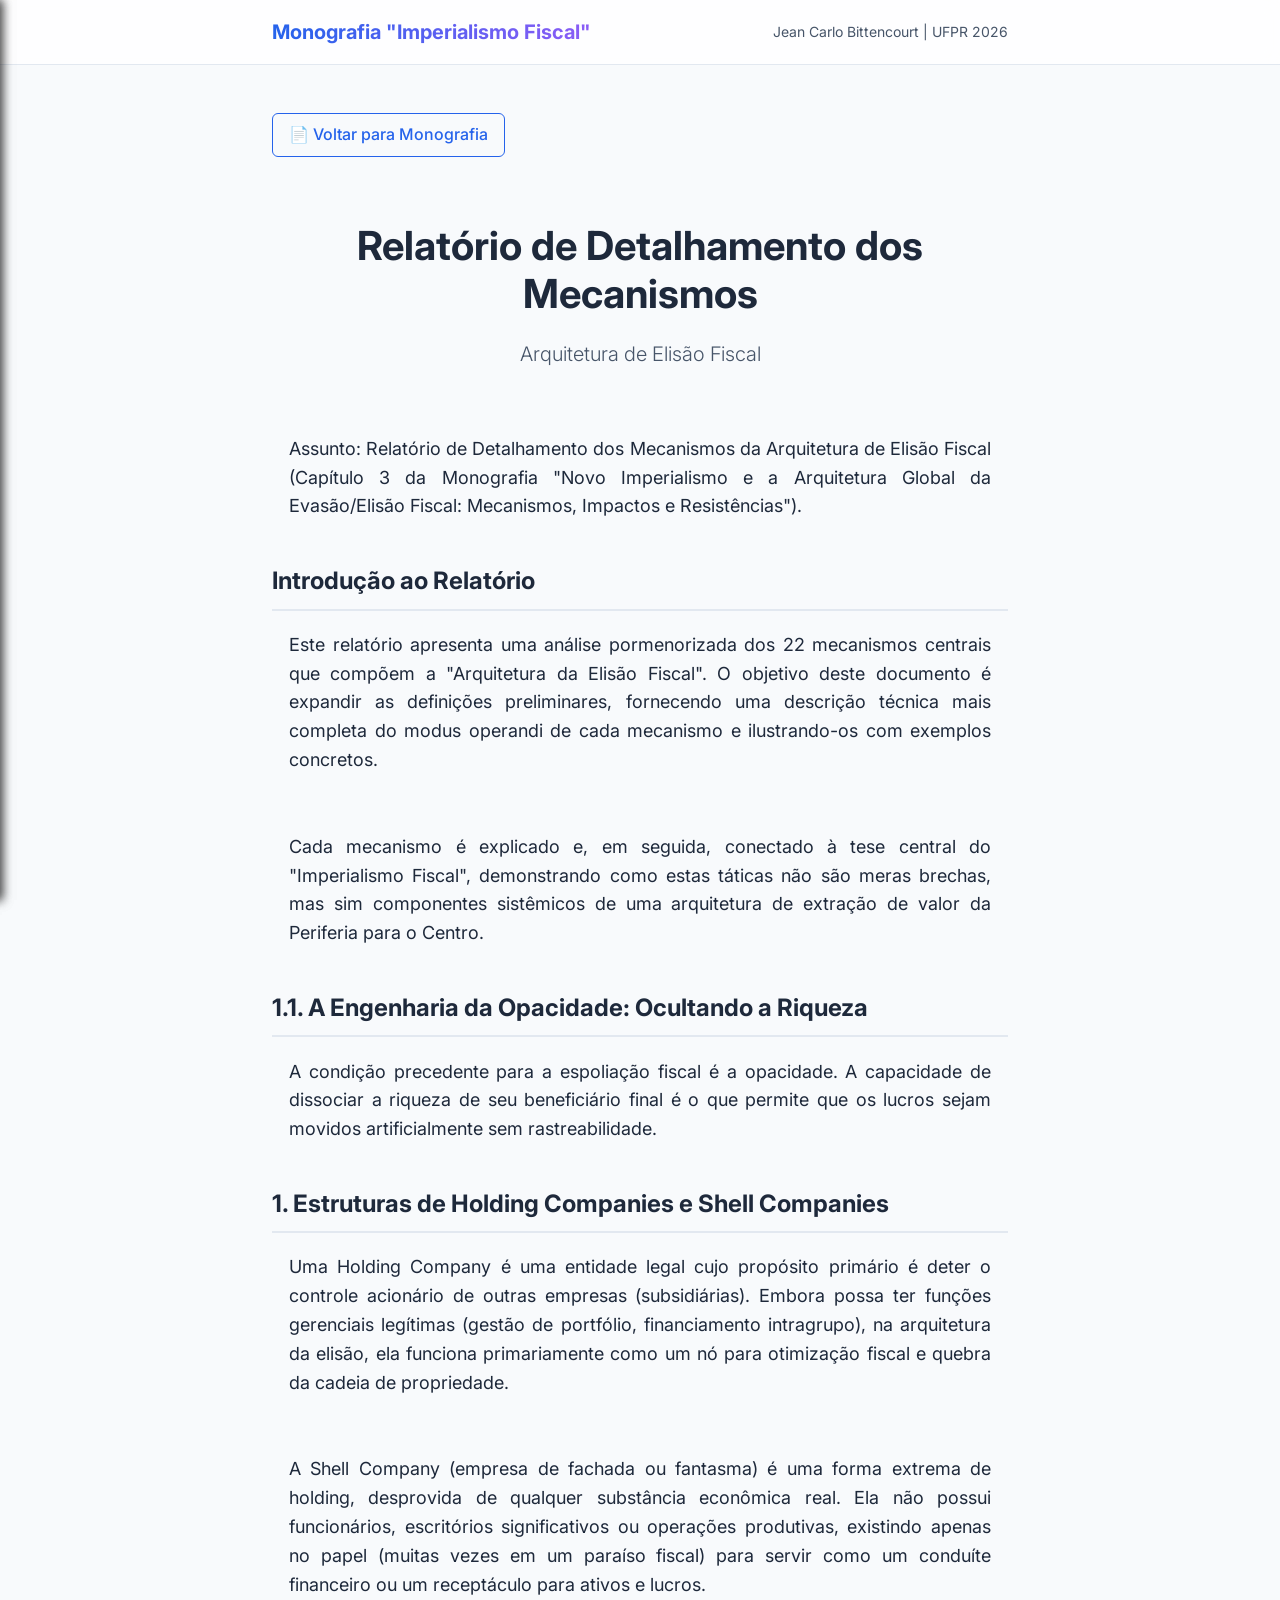
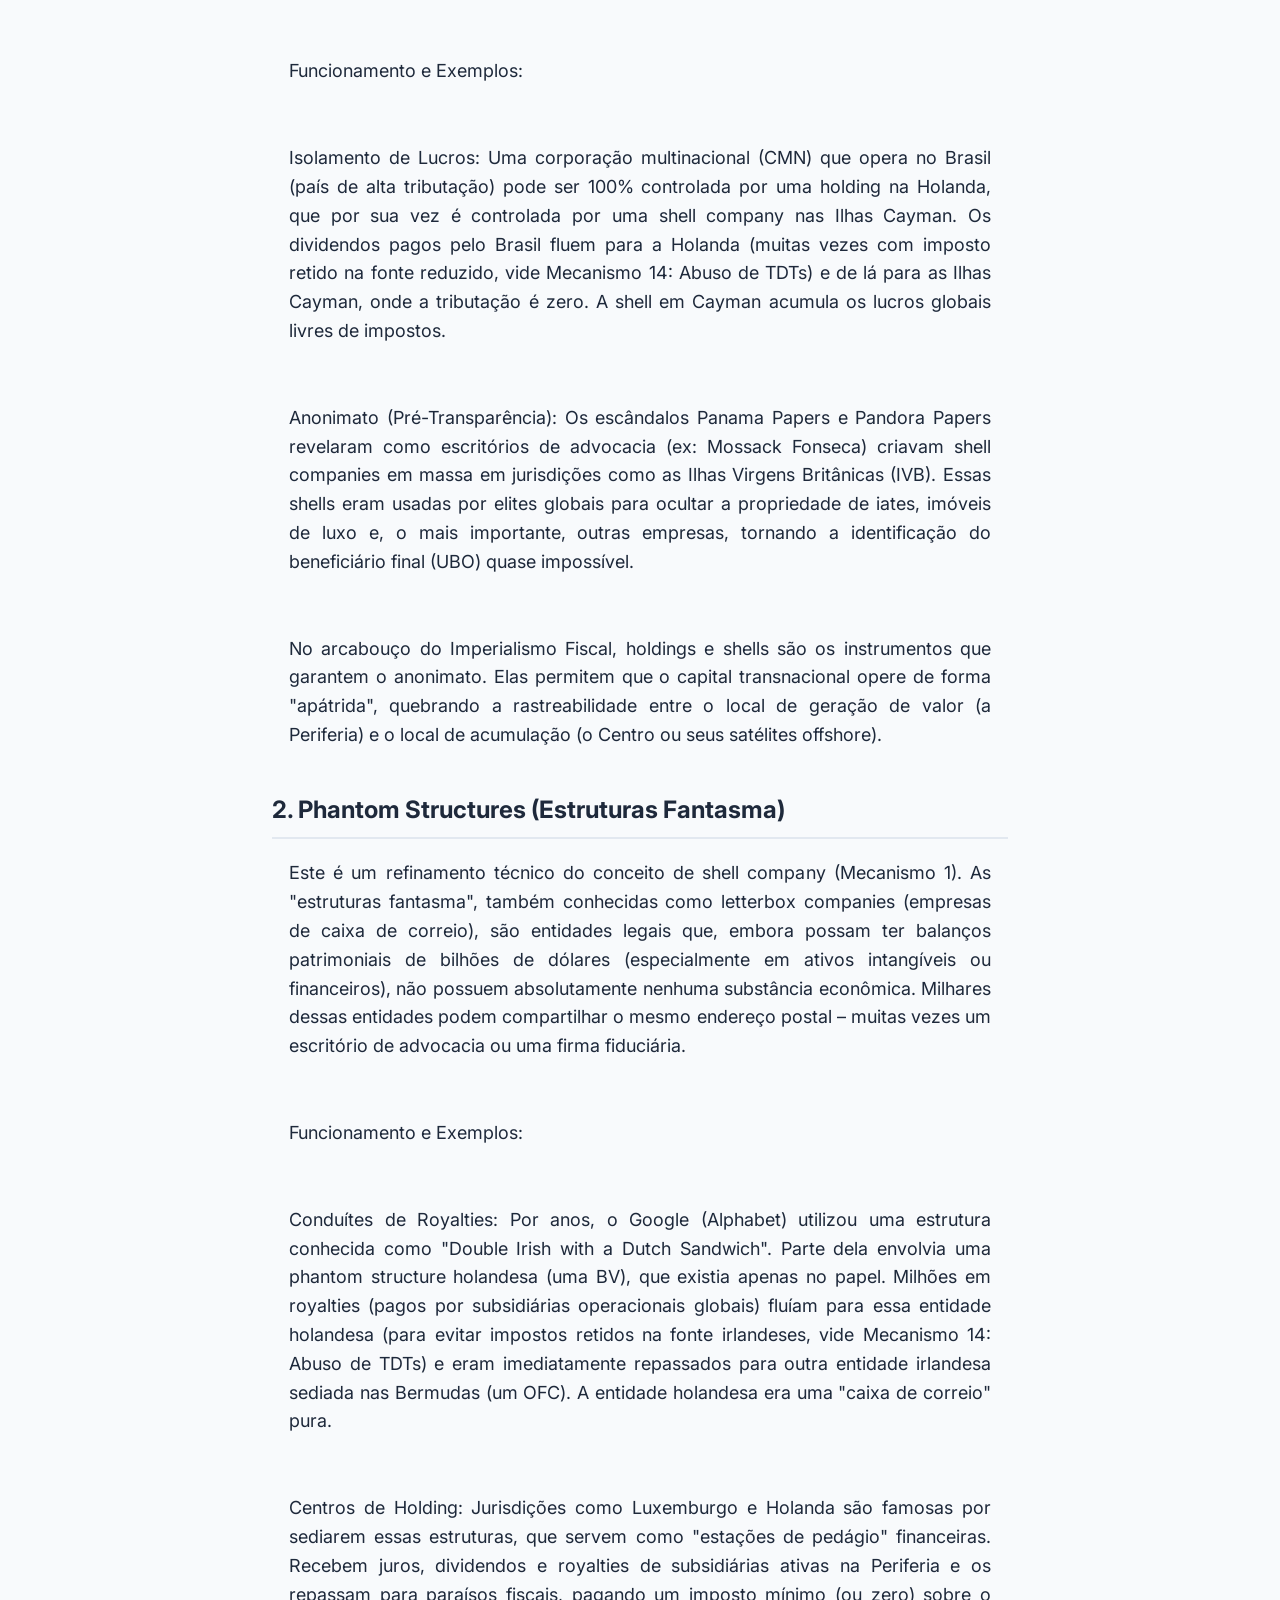
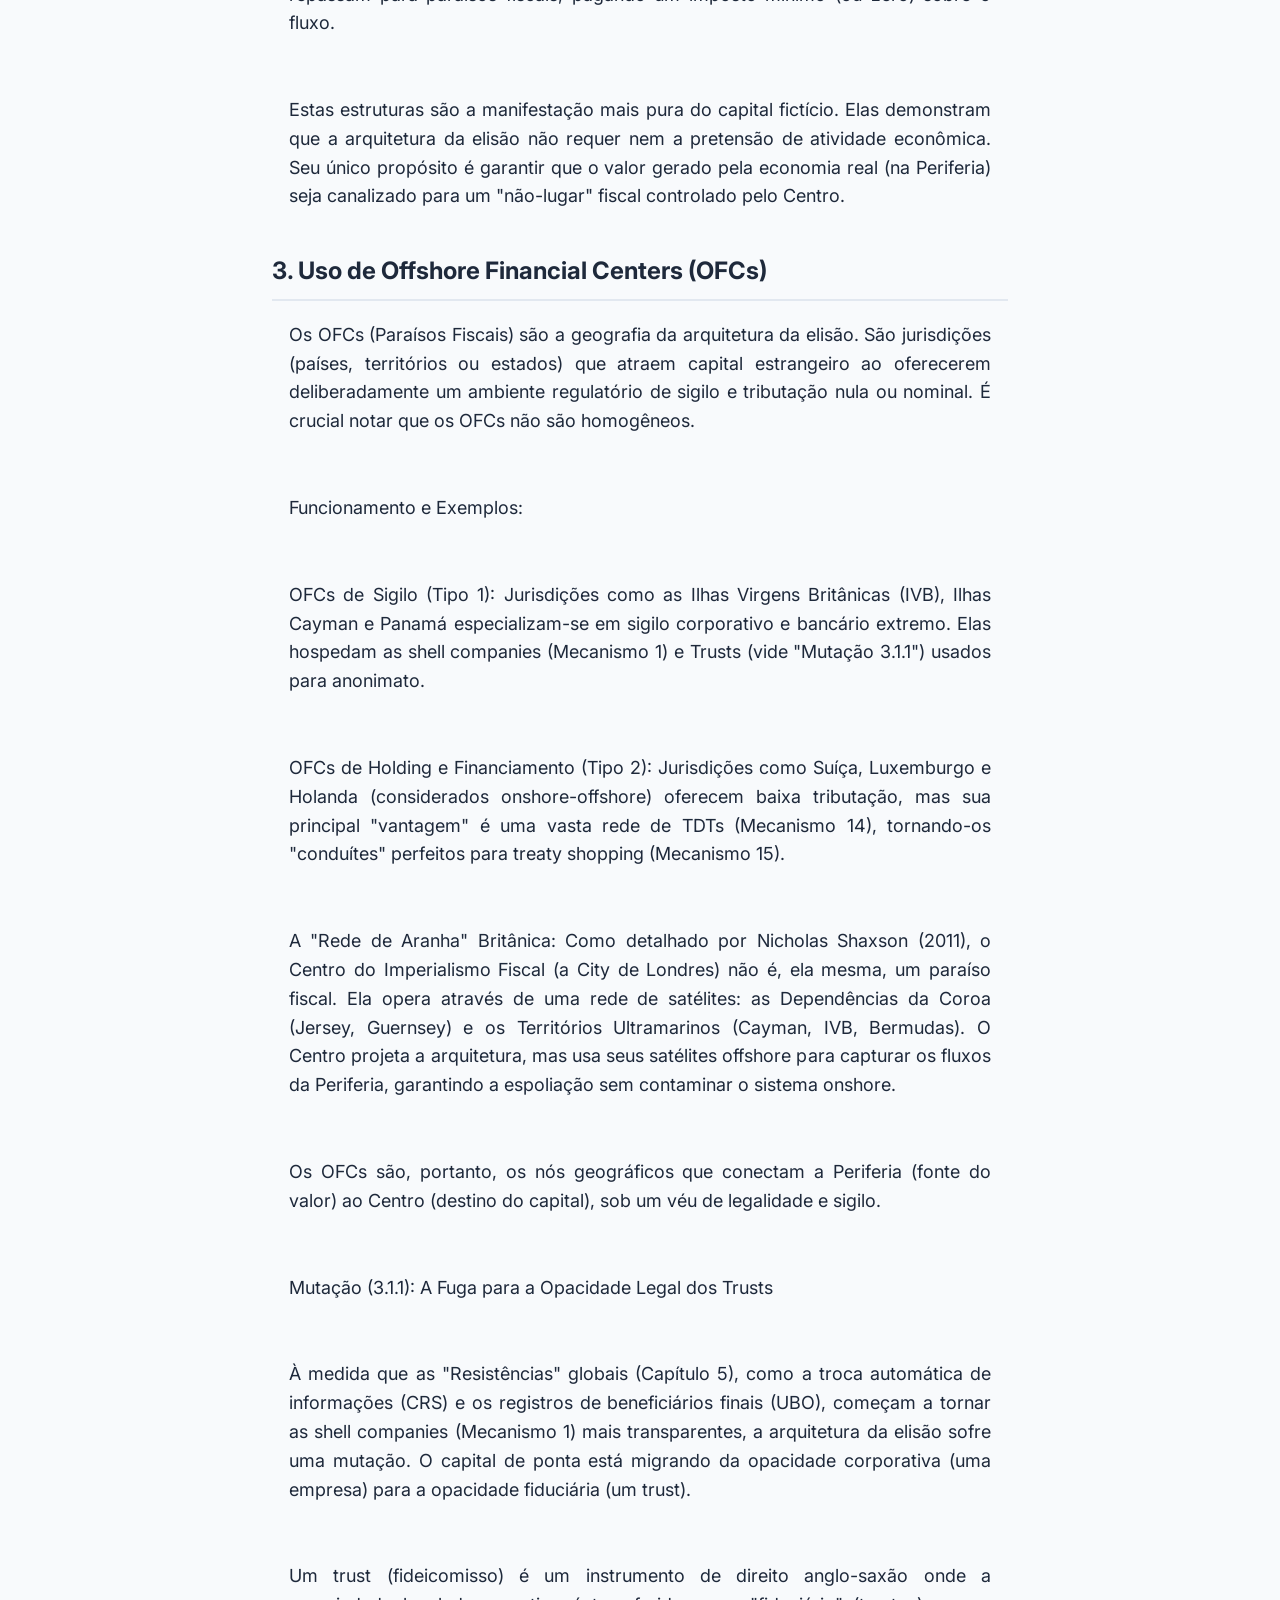
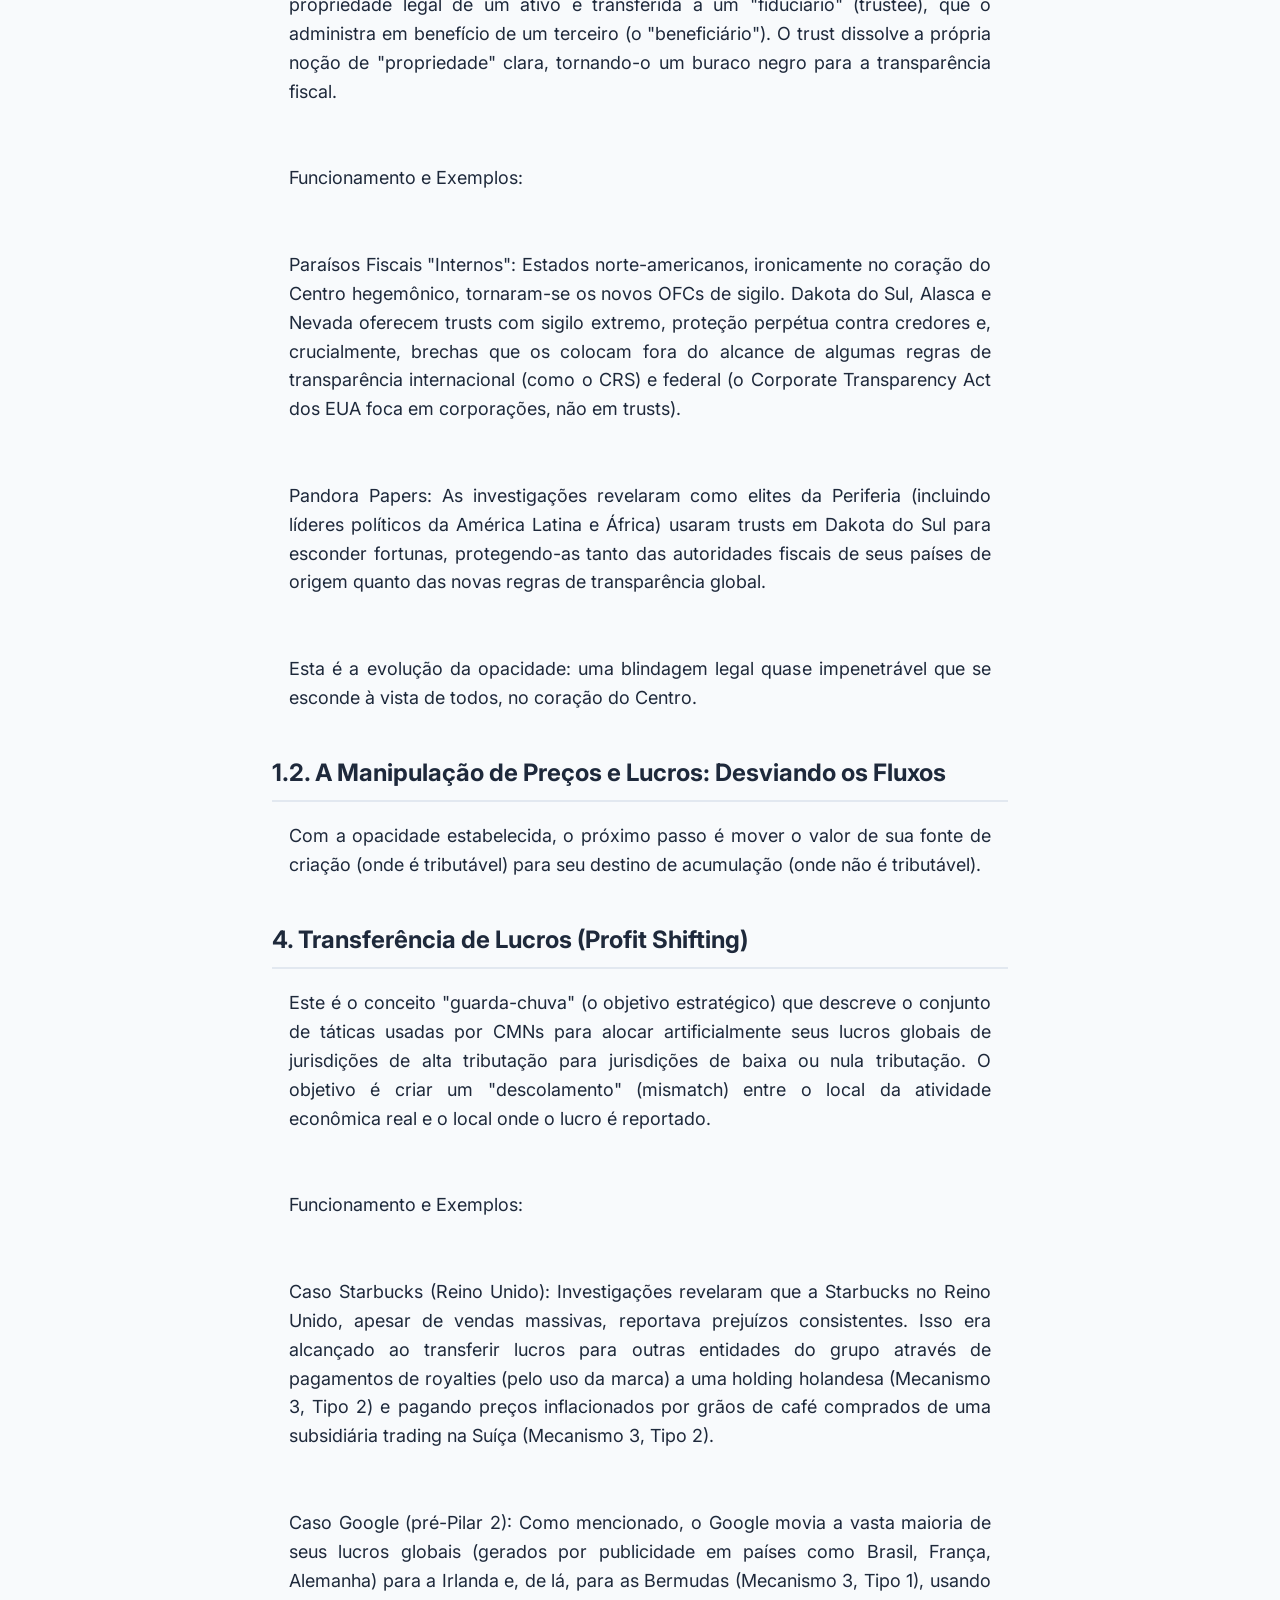
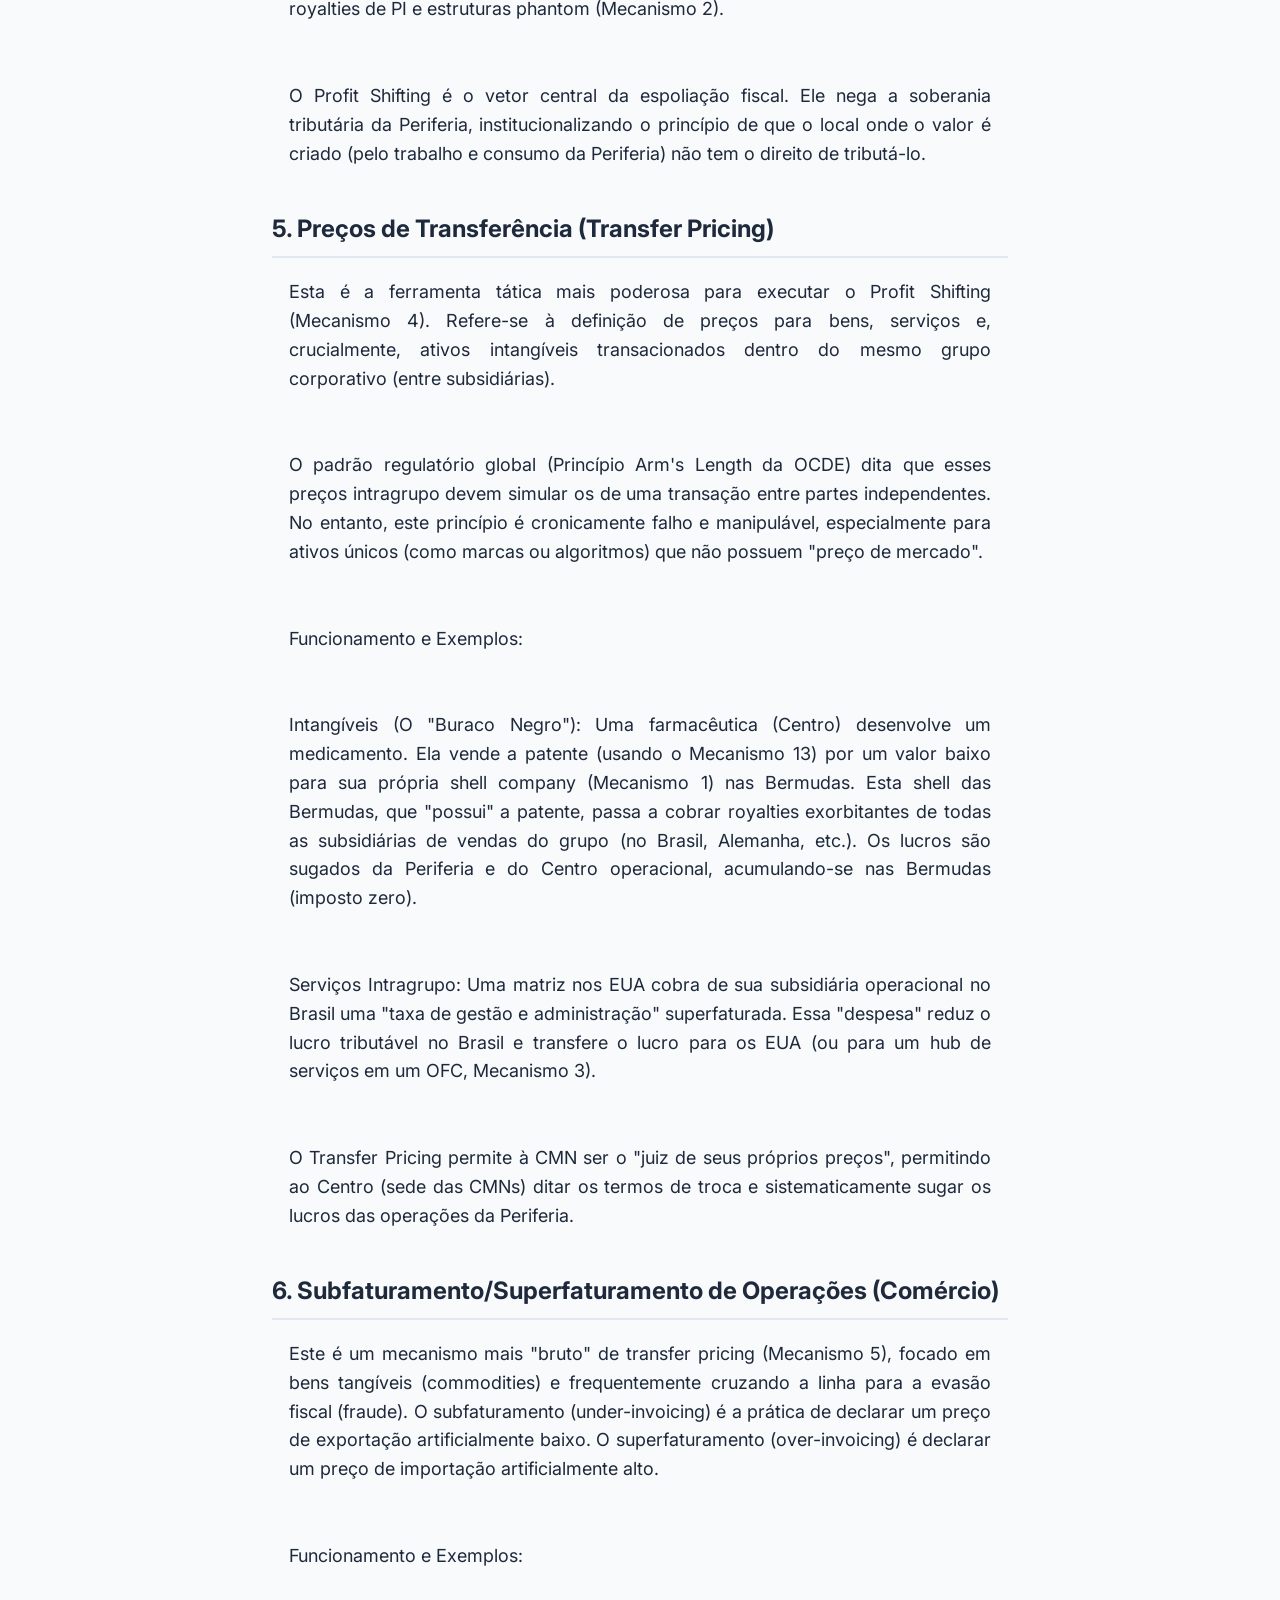
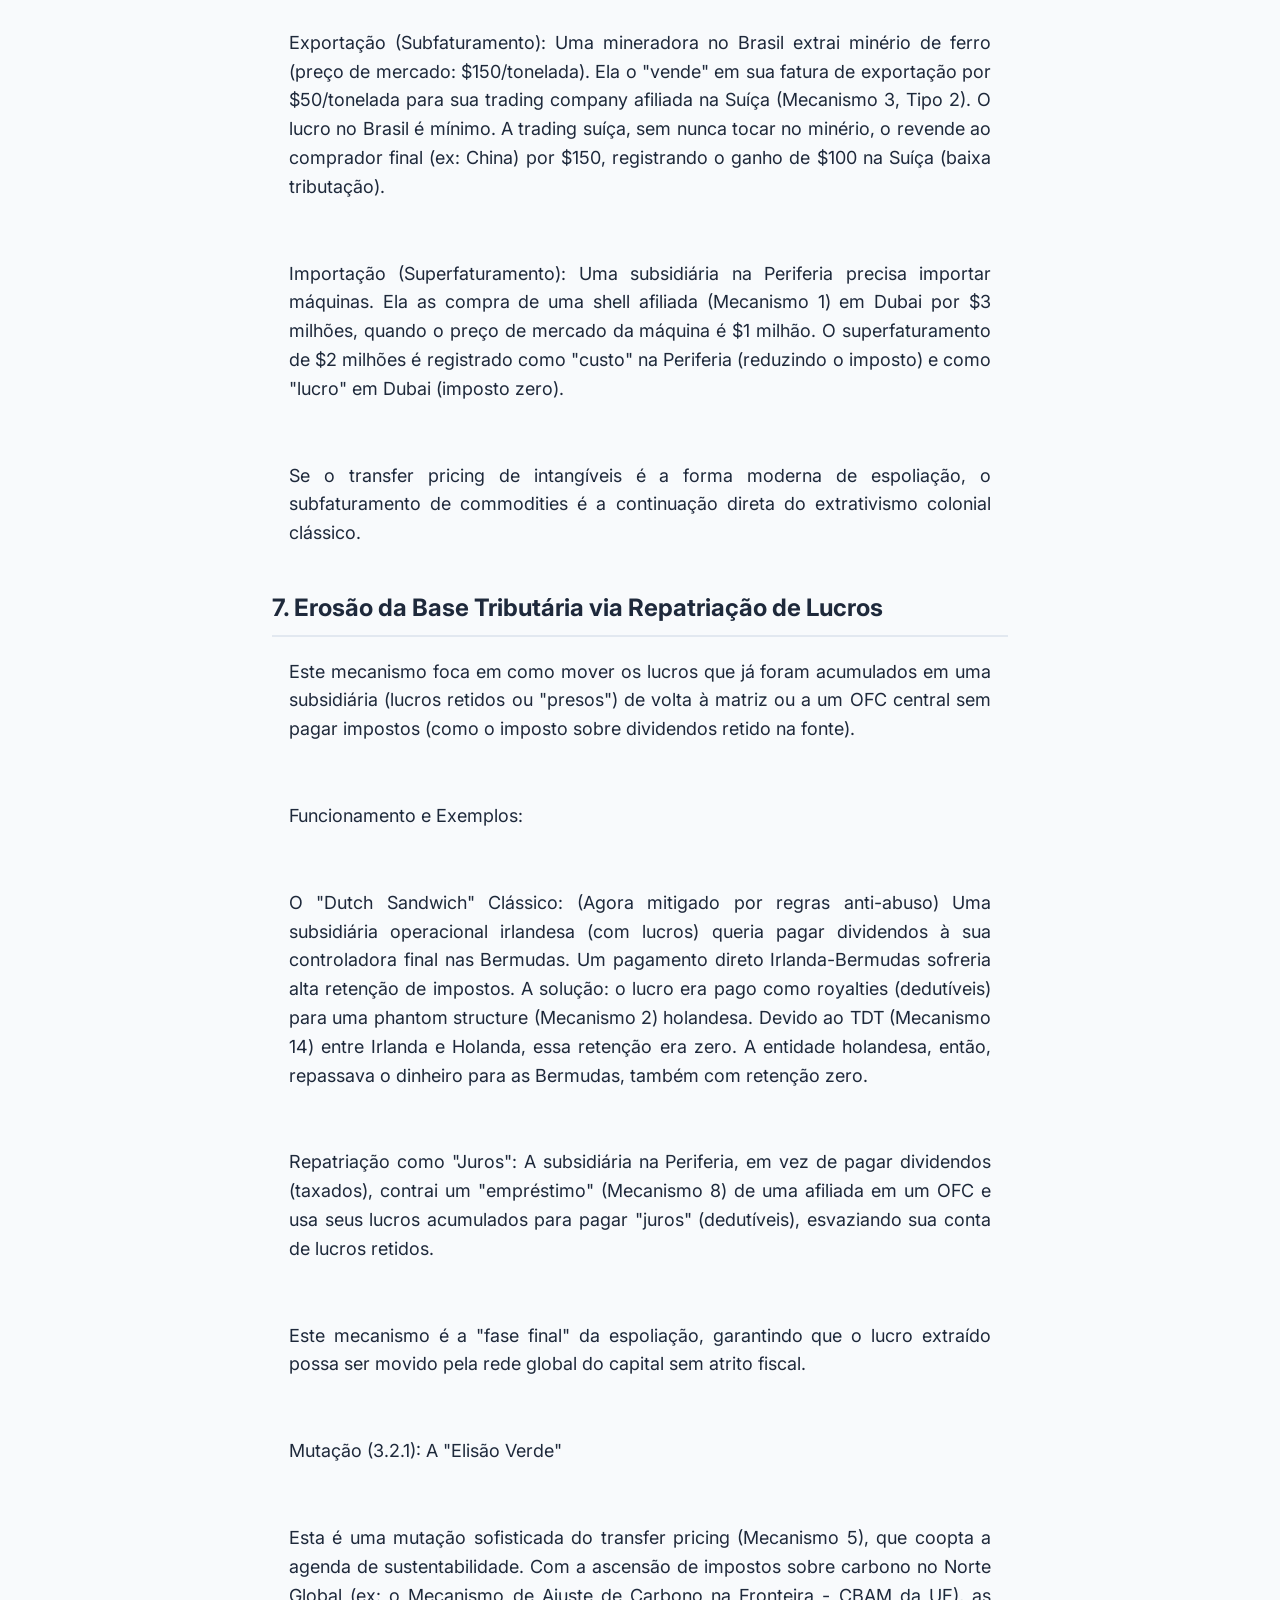
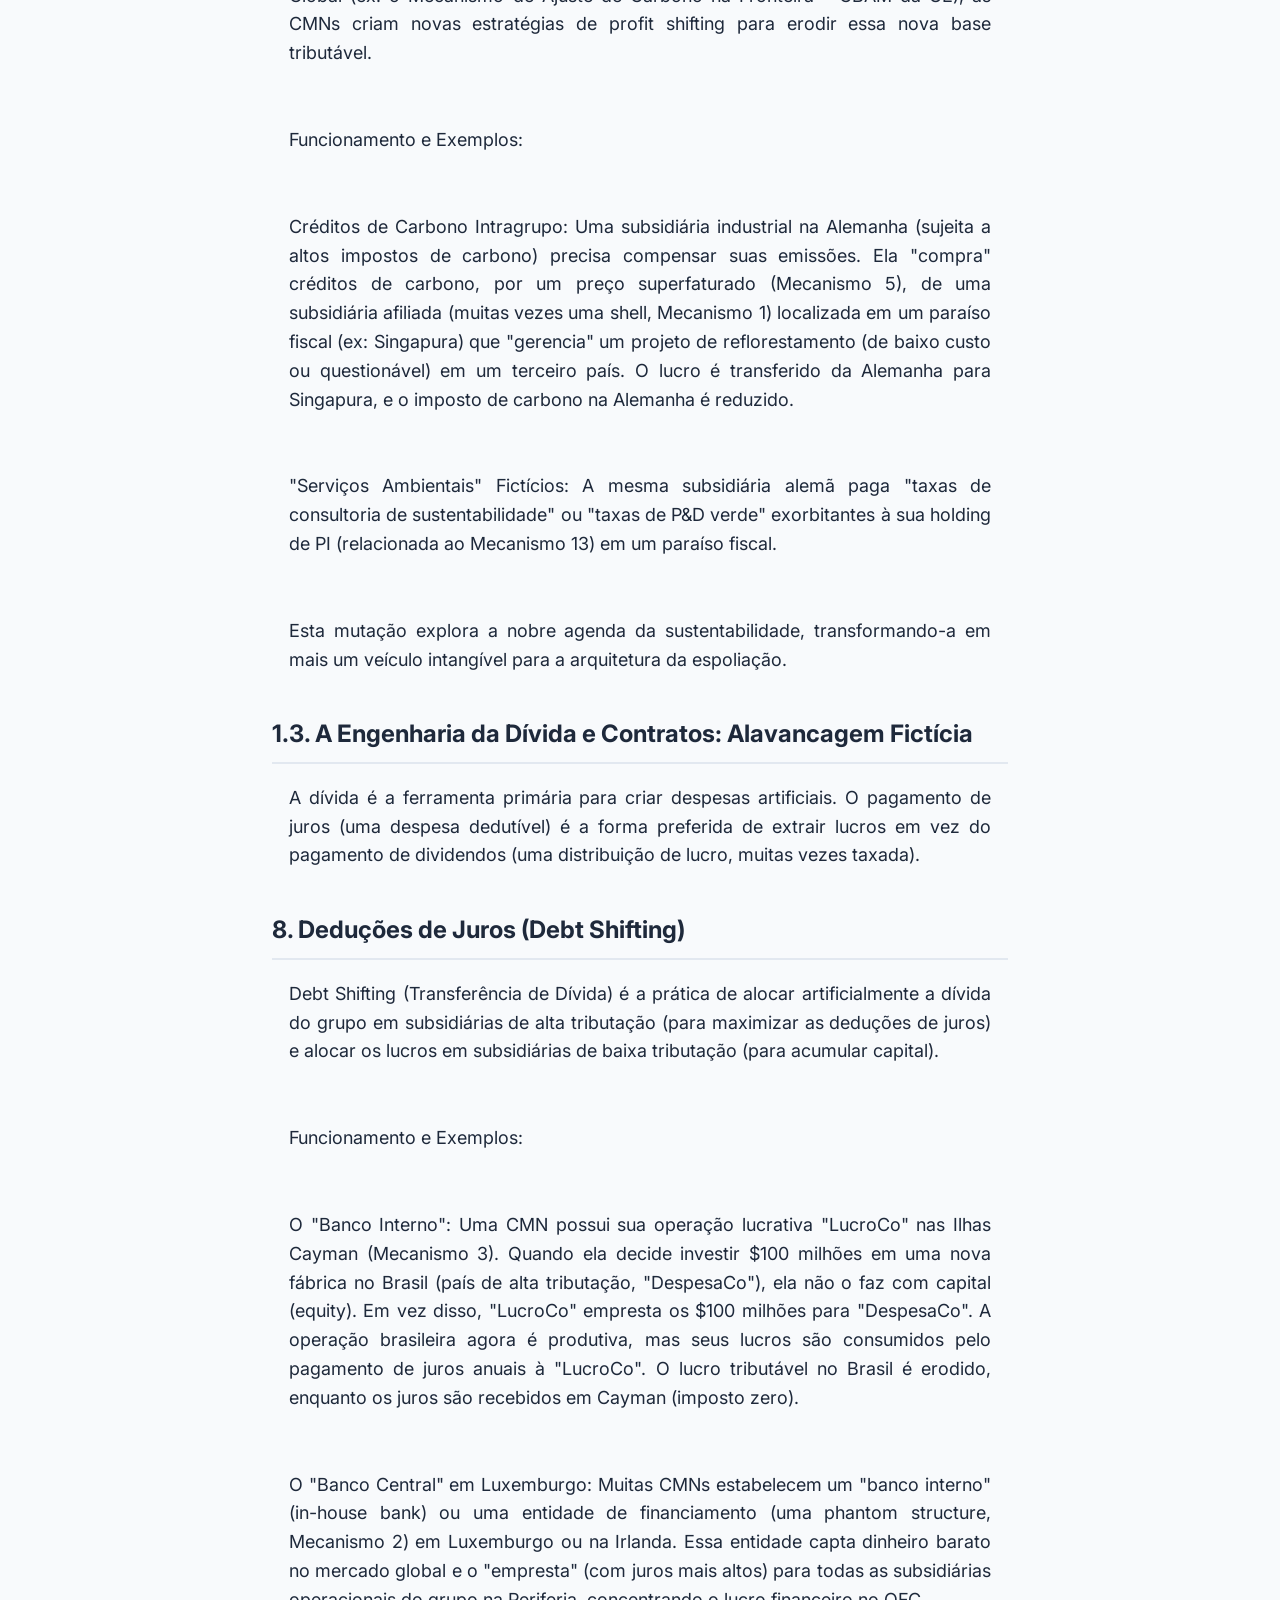
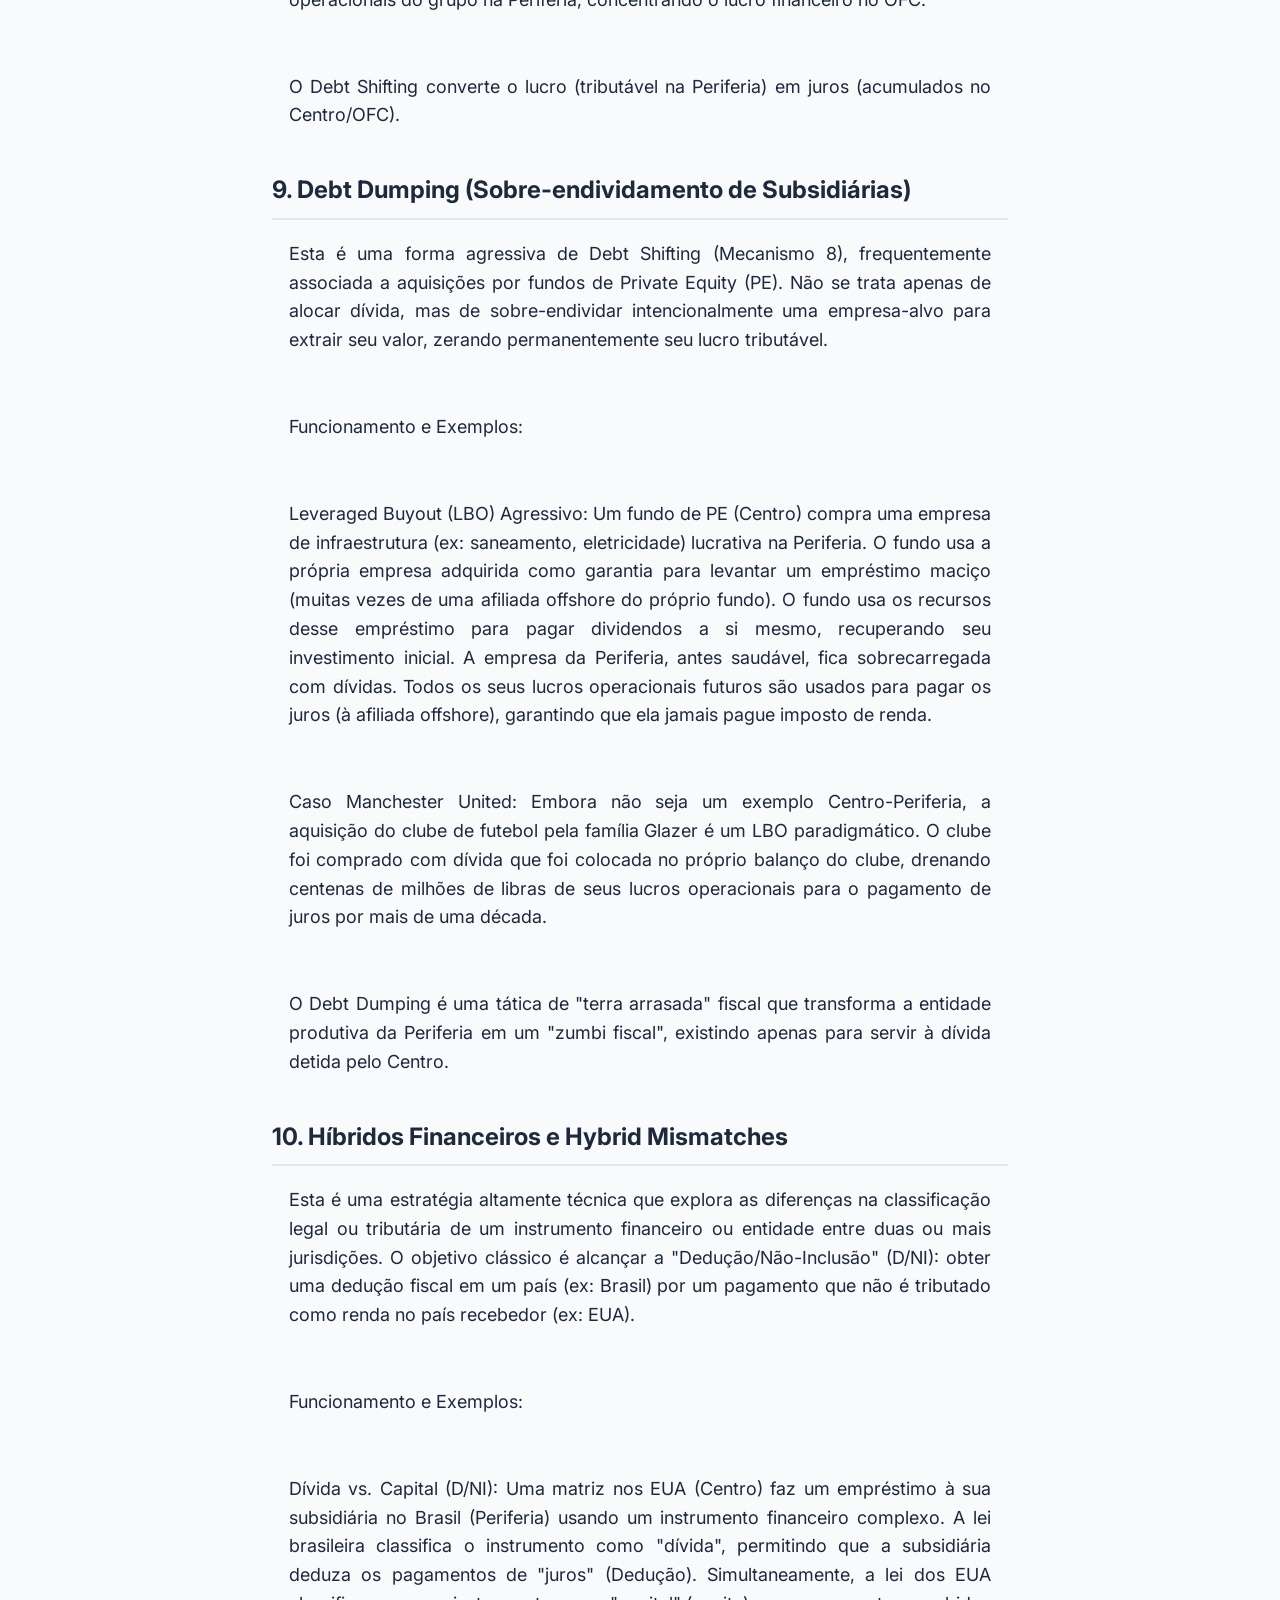
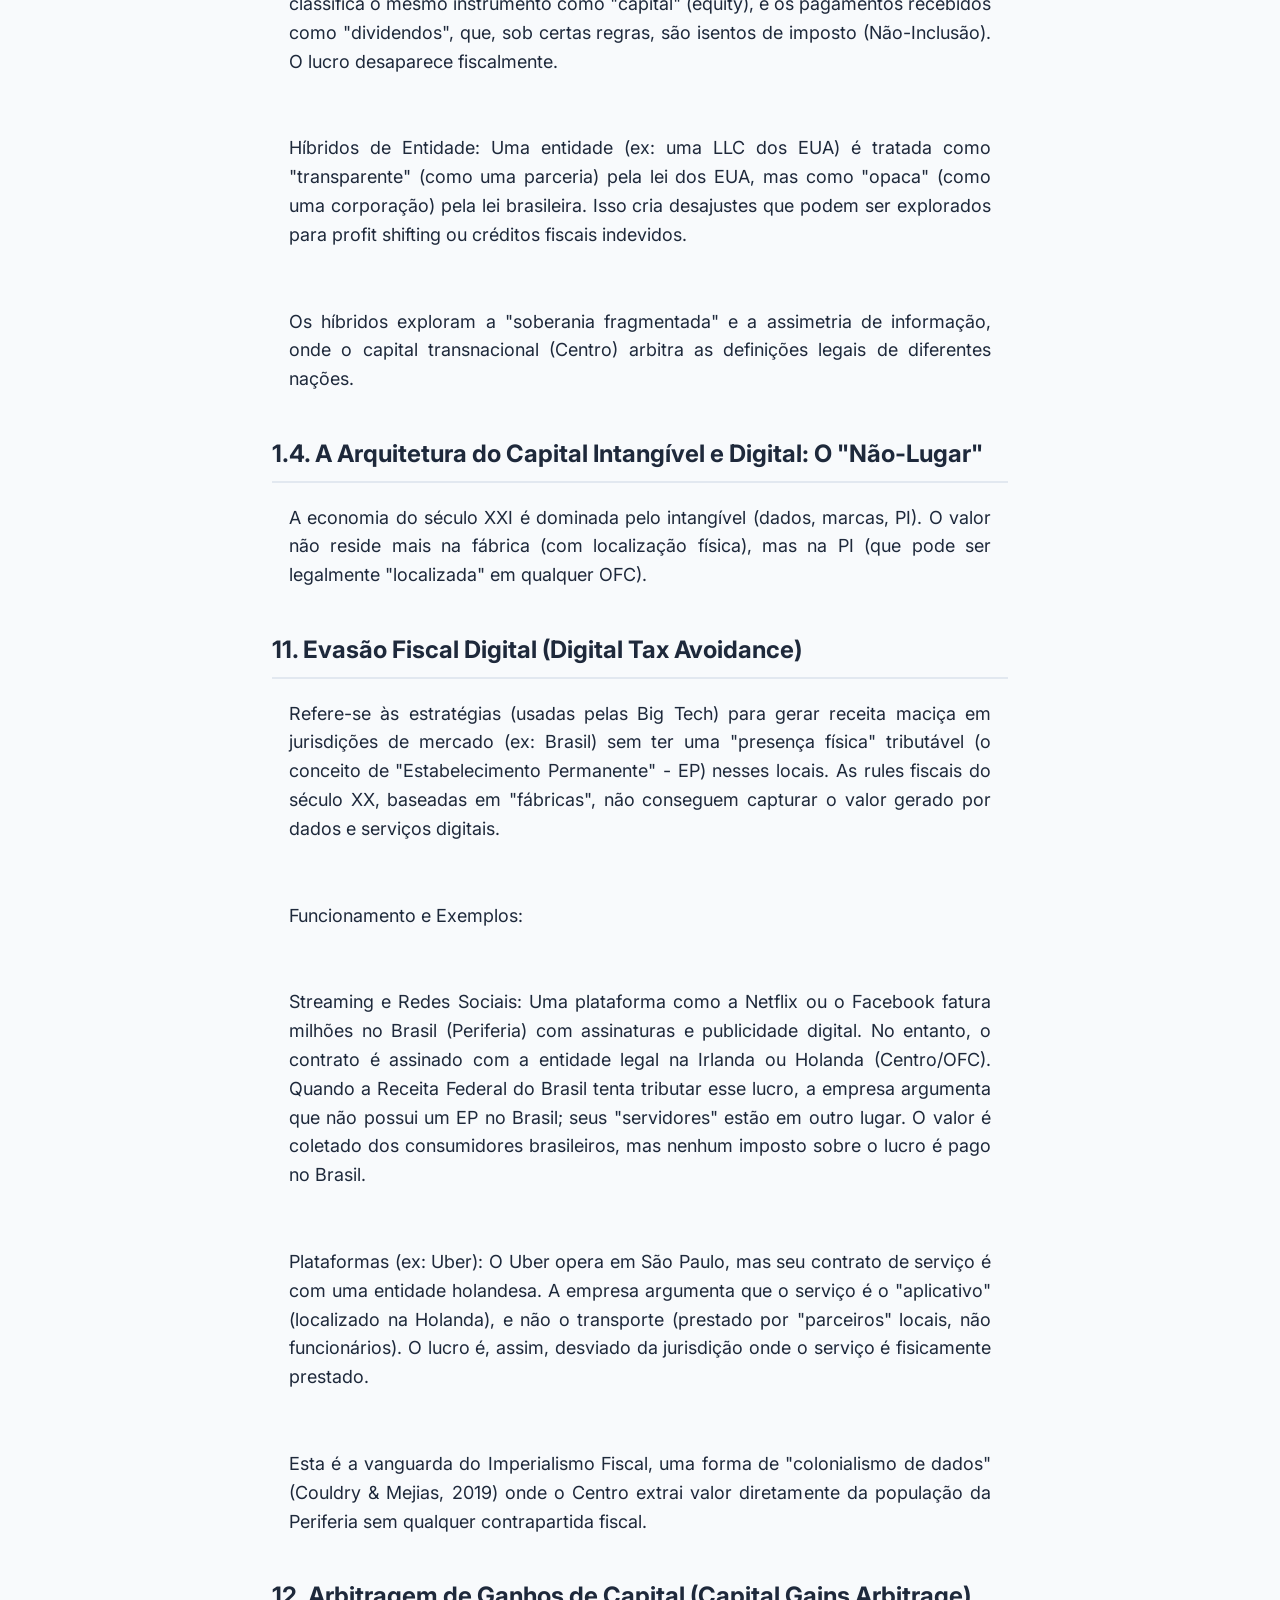
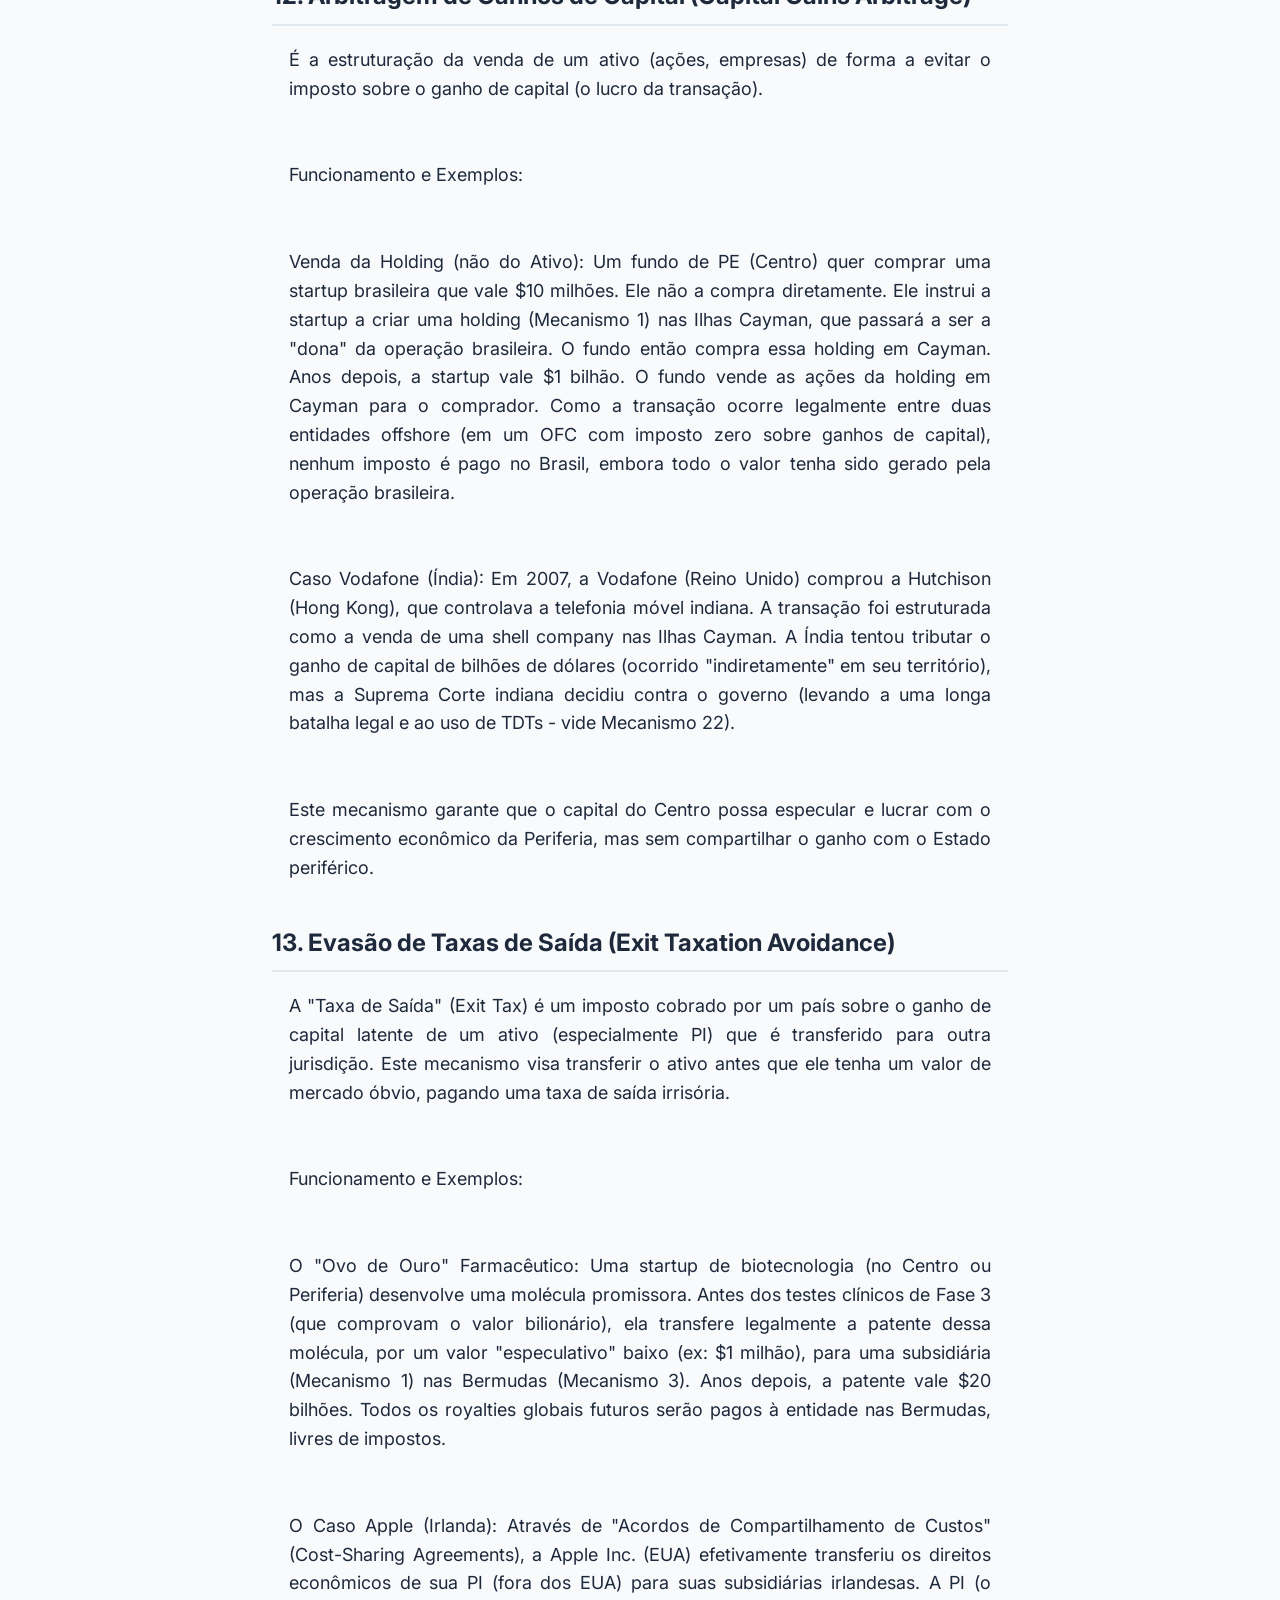
==== relatorio.html @ d1b2c388 "Add files via upload" ====
<!DOCTYPE html>
<html lang="pt-BR">
<head>
    <meta charset="UTF-8">
    <meta name="viewport" content="width=device-width, initial-scale=1.0">
    <title>Relatório de Detalhamento dos Mecanismos</title>
    <link rel="icon" href="favicon.svg" type="image/svg+xml">
    <link rel="stylesheet" href="style.css">
</head>
<body data-isreport="true">
    <div class="app-container">
        <nav class="navbar">
            <div class="nav-content">
                <h1>Monografia "Imperialismo Fiscal"</h1>
                <p>Jean Carlo Bittencourt | UFPR 2026</p>
            </div>
        </nav>

        <main class="content-container">
            <a href="index.html" class="nav-button">📄 Voltar para Monografia</a>
            <header class="document-header">
                <h2>Relatório de Detalhamento dos Mecanismos</h2>
                <p class="subtitle">Arquitetura de Elisão Fiscal</p>
            </header>

            <article class="document-body">
                <p class="paragraph-block no-ref" data-id="R1">Assunto: Relatório de Detalhamento dos Mecanismos da Arquitetura de Elisão Fiscal (Capítulo 3 da Monografia &quot;Novo Imperialismo e a Arquitetura Global da Evasão/Elisão Fiscal: Mecanismos, Impactos e Resistências&quot;).</p>

<h3>Introdução ao Relatório</h3>
<p class="paragraph-block no-ref" data-id="R2">Este relatório apresenta uma análise pormenorizada dos 22 mecanismos centrais que compõem a &quot;Arquitetura da Elisão Fiscal&quot;. O objetivo deste documento é expandir as definições preliminares, fornecendo uma descrição técnica mais completa do modus operandi de cada mecanismo e ilustrando-os com exemplos concretos.</p>
<p class="paragraph-block no-ref" data-id="R3">Cada mecanismo é explicado e, em seguida, conectado à tese central do &quot;Imperialismo Fiscal&quot;, demonstrando como estas táticas não são meras brechas, mas sim componentes sistêmicos de uma arquitetura de extração de valor da Periferia para o Centro.</p>

<h3>1.1. A Engenharia da Opacidade: Ocultando a Riqueza</h3>
<p class="paragraph-block no-ref" data-id="R4">A condição precedente para a espoliação fiscal é a opacidade. A capacidade de dissociar a riqueza de seu beneficiário final é o que permite que os lucros sejam movidos artificialmente sem rastreabilidade.</p>

<h3>1. Estruturas de Holding Companies e Shell Companies</h3>
<p class="paragraph-block no-ref" data-id="R5">Uma Holding Company é uma entidade legal cujo propósito primário é deter o controle acionário de outras empresas (subsidiárias). Embora possa ter funções gerenciais legítimas (gestão de portfólio, financiamento intragrupo), na arquitetura da elisão, ela funciona primariamente como um nó para otimização fiscal e quebra da cadeia de propriedade.</p>
<p class="paragraph-block no-ref" data-id="R6">A Shell Company (empresa de fachada ou fantasma) é uma forma extrema de holding, desprovida de qualquer substância econômica real. Ela não possui funcionários, escritórios significativos ou operações produtivas, existindo apenas no papel (muitas vezes em um paraíso fiscal) para servir como um conduíte financeiro ou um receptáculo para ativos e lucros.</p>
<p class="paragraph-block no-ref" data-id="R7">Funcionamento e Exemplos:</p>
<p class="paragraph-block no-ref" data-id="R8">Isolamento de Lucros: Uma corporação multinacional (CMN) que opera no Brasil (país de alta tributação) pode ser 100% controlada por uma holding na Holanda, que por sua vez é controlada por uma shell company nas Ilhas Cayman. Os dividendos pagos pelo Brasil fluem para a Holanda (muitas vezes com imposto retido na fonte reduzido, vide Mecanismo 14: Abuso de TDTs) e de lá para as Ilhas Cayman, onde a tributação é zero. A shell em Cayman acumula os lucros globais livres de impostos.</p>
<p class="paragraph-block no-ref" data-id="R9">Anonimato (Pré-Transparência): Os escândalos Panama Papers e Pandora Papers revelaram como escritórios de advocacia (ex: Mossack Fonseca) criavam shell companies em massa em jurisdições como as Ilhas Virgens Britânicas (IVB). Essas shells eram usadas por elites globais para ocultar a propriedade de iates, imóveis de luxo e, o mais importante, outras empresas, tornando a identificação do beneficiário final (UBO) quase impossível.</p>
<p class="paragraph-block no-ref" data-id="R10">No arcabouço do Imperialismo Fiscal, holdings e shells são os instrumentos que garantem o anonimato. Elas permitem que o capital transnacional opere de forma &quot;apátrida&quot;, quebrando a rastreabilidade entre o local de geração de valor (a Periferia) e o local de acumulação (o Centro ou seus satélites offshore).</p>

<h3>2. Phantom Structures (Estruturas Fantasma)</h3>
<p class="paragraph-block no-ref" data-id="R11">Este é um refinamento técnico do conceito de shell company (Mecanismo 1). As &quot;estruturas fantasma&quot;, também conhecidas como letterbox companies (empresas de caixa de correio), são entidades legais que, embora possam ter balanços patrimoniais de bilhões de dólares (especialmente em ativos intangíveis ou financeiros), não possuem absolutamente nenhuma substância econômica. Milhares dessas entidades podem compartilhar o mesmo endereço postal – muitas vezes um escritório de advocacia ou uma firma fiduciária.</p>
<p class="paragraph-block no-ref" data-id="R12">Funcionamento e Exemplos:</p>
<p class="paragraph-block no-ref" data-id="R13">Conduítes de Royalties: Por anos, o Google (Alphabet) utilizou uma estrutura conhecida como &quot;Double Irish with a Dutch Sandwich&quot;. Parte dela envolvia uma phantom structure holandesa (uma BV), que existia apenas no papel. Milhões em royalties (pagos por subsidiárias operacionais globais) fluíam para essa entidade holandesa (para evitar impostos retidos na fonte irlandeses, vide Mecanismo 14: Abuso de TDTs) e eram imediatamente repassados para outra entidade irlandesa sediada nas Bermudas (um OFC). A entidade holandesa era uma &quot;caixa de correio&quot; pura.</p>
<p class="paragraph-block no-ref" data-id="R14">Centros de Holding: Jurisdições como Luxemburgo e Holanda são famosas por sediarem essas estruturas, que servem como &quot;estações de pedágio&quot; financeiras. Recebem juros, dividendos e royalties de subsidiárias ativas na Periferia e os repassam para paraísos fiscais, pagando um imposto mínimo (ou zero) sobre o fluxo.</p>
<p class="paragraph-block no-ref" data-id="R15">Estas estruturas são a manifestação mais pura do capital fictício. Elas demonstram que a arquitetura da elisão não requer nem a pretensão de atividade econômica. Seu único propósito é garantir que o valor gerado pela economia real (na Periferia) seja canalizado para um &quot;não-lugar&quot; fiscal controlado pelo Centro.</p>

<h3>3. Uso de Offshore Financial Centers (OFCs)</h3>
<p class="paragraph-block no-ref" data-id="R16">Os OFCs (Paraísos Fiscais) são a geografia da arquitetura da elisão. São jurisdições (países, territórios ou estados) que atraem capital estrangeiro ao oferecerem deliberadamente um ambiente regulatório de sigilo e tributação nula ou nominal. É crucial notar que os OFCs não são homogêneos.</p>
<p class="paragraph-block no-ref" data-id="R17">Funcionamento e Exemplos:</p>
<p class="paragraph-block no-ref" data-id="R18">OFCs de Sigilo (Tipo 1): Jurisdições como as Ilhas Virgens Britânicas (IVB), Ilhas Cayman e Panamá especializam-se em sigilo corporativo e bancário extremo. Elas hospedam as shell companies (Mecanismo 1) e Trusts (vide &quot;Mutação 3.1.1&quot;) usados para anonimato.</p>
<p class="paragraph-block no-ref" data-id="R19">OFCs de Holding e Financiamento (Tipo 2): Jurisdições como Suíça, Luxemburgo e Holanda (considerados onshore-offshore) oferecem baixa tributação, mas sua principal &quot;vantagem&quot; é uma vasta rede de TDTs (Mecanismo 14), tornando-os &quot;conduítes&quot; perfeitos para treaty shopping (Mecanismo 15).</p>
<p class="paragraph-block no-ref" data-id="R20">A &quot;Rede de Aranha&quot; Britânica: Como detalhado por Nicholas Shaxson (2011), o Centro do Imperialismo Fiscal (a City de Londres) não é, ela mesma, um paraíso fiscal. Ela opera através de uma rede de satélites: as Dependências da Coroa (Jersey, Guernsey) e os Territórios Ultramarinos (Cayman, IVB, Bermudas). O Centro projeta a arquitetura, mas usa seus satélites offshore para capturar os fluxos da Periferia, garantindo a espoliação sem contaminar o sistema onshore.</p>
<p class="paragraph-block no-ref" data-id="R21">Os OFCs são, portanto, os nós geográficos que conectam a Periferia (fonte do valor) ao Centro (destino do capital), sob um véu de legalidade e sigilo.</p>
<p class="paragraph-block no-ref" data-id="R22">Mutação (3.1.1): A Fuga para a Opacidade Legal dos Trusts</p>
<p class="paragraph-block no-ref" data-id="R23">À medida que as &quot;Resistências&quot; globais (Capítulo 5), como a troca automática de informações (CRS) e os registros de beneficiários finais (UBO), começam a tornar as shell companies (Mecanismo 1) mais transparentes, a arquitetura da elisão sofre uma mutação. O capital de ponta está migrando da opacidade corporativa (uma empresa) para a opacidade fiduciária (um trust).</p>
<p class="paragraph-block no-ref" data-id="R24">Um trust (fideicomisso) é um instrumento de direito anglo-saxão onde a propriedade legal de um ativo é transferida a um &quot;fiduciário&quot; (trustee), que o administra em benefício de um terceiro (o &quot;beneficiário&quot;). O trust dissolve a própria noção de &quot;propriedade&quot; clara, tornando-o um buraco negro para a transparência fiscal.</p>
<p class="paragraph-block no-ref" data-id="R25">Funcionamento e Exemplos:</p>
<p class="paragraph-block no-ref" data-id="R26">Paraísos Fiscais &quot;Internos&quot;: Estados norte-americanos, ironicamente no coração do Centro hegemônico, tornaram-se os novos OFCs de sigilo. Dakota do Sul, Alasca e Nevada oferecem trusts com sigilo extremo, proteção perpétua contra credores e, crucialmente, brechas que os colocam fora do alcance de algumas regras de transparência internacional (como o CRS) e federal (o Corporate Transparency Act dos EUA foca em corporações, não em trusts).</p>
<p class="paragraph-block no-ref" data-id="R27">Pandora Papers: As investigações revelaram como elites da Periferia (incluindo líderes políticos da América Latina e África) usaram trusts em Dakota do Sul para esconder fortunas, protegendo-as tanto das autoridades fiscais de seus países de origem quanto das novas regras de transparência global.</p>
<p class="paragraph-block no-ref" data-id="R28">Esta é a evolução da opacidade: uma blindagem legal quase impenetrável que se esconde à vista de todos, no coração do Centro.</p>

<h3>1.2. A Manipulação de Preços e Lucros: Desviando os Fluxos</h3>
<p class="paragraph-block no-ref" data-id="R29">Com a opacidade estabelecida, o próximo passo é mover o valor de sua fonte de criação (onde é tributável) para seu destino de acumulação (onde não é tributável).</p>

<h3>4. Transferência de Lucros (Profit Shifting)</h3>
<p class="paragraph-block no-ref" data-id="R30">Este é o conceito &quot;guarda-chuva&quot; (o objetivo estratégico) que descreve o conjunto de táticas usadas por CMNs para alocar artificialmente seus lucros globais de jurisdições de alta tributação para jurisdições de baixa ou nula tributação. O objetivo é criar um &quot;descolamento&quot; (mismatch) entre o local da atividade econômica real e o local onde o lucro é reportado.</p>
<p class="paragraph-block no-ref" data-id="R31">Funcionamento e Exemplos:</p>
<p class="paragraph-block no-ref" data-id="R32">Caso Starbucks (Reino Unido): Investigações revelaram que a Starbucks no Reino Unido, apesar de vendas massivas, reportava prejuízos consistentes. Isso era alcançado ao transferir lucros para outras entidades do grupo através de pagamentos de royalties (pelo uso da marca) a uma holding holandesa (Mecanismo 3, Tipo 2) e pagando preços inflacionados por grãos de café comprados de uma subsidiária trading na Suíça (Mecanismo 3, Tipo 2).</p>
<p class="paragraph-block no-ref" data-id="R33">Caso Google (pré-Pilar 2): Como mencionado, o Google movia a vasta maioria de seus lucros globais (gerados por publicidade em países como Brasil, França, Alemanha) para a Irlanda e, de lá, para as Bermudas (Mecanismo 3, Tipo 1), usando royalties de PI e estruturas phantom (Mecanismo 2).</p>
<p class="paragraph-block no-ref" data-id="R34">O Profit Shifting é o vetor central da espoliação fiscal. Ele nega a soberania tributária da Periferia, institucionalizando o princípio de que o local onde o valor é criado (pelo trabalho e consumo da Periferia) não tem o direito de tributá-lo.</p>

<h3>5. Preços de Transferência (Transfer Pricing)</h3>
<p class="paragraph-block no-ref" data-id="R35">Esta é a ferramenta tática mais poderosa para executar o Profit Shifting (Mecanismo 4). Refere-se à definição de preços para bens, serviços e, crucialmente, ativos intangíveis transacionados dentro do mesmo grupo corporativo (entre subsidiárias).</p>
<p class="paragraph-block has-ref" data-id="R36" data-ref="ref-12,ref-13,ref-14,ref-15">O padrão regulatório global (Princípio Arm's Length da OCDE) dita que esses preços intragrupo devem simular os de uma transação entre partes independentes. No entanto, este princípio é cronicamente falho e manipulável, especialmente para ativos únicos (como marcas ou algoritmos) que não possuem &quot;preço de mercado&quot;.</p>
<p class="paragraph-block no-ref" data-id="R37">Funcionamento e Exemplos:</p>
<p class="paragraph-block no-ref" data-id="R38">Intangíveis (O &quot;Buraco Negro&quot;): Uma farmacêutica (Centro) desenvolve um medicamento. Ela vende a patente (usando o Mecanismo 13) por um valor baixo para sua própria shell company (Mecanismo 1) nas Bermudas. Esta shell das Bermudas, que &quot;possui&quot; a patente, passa a cobrar royalties exorbitantes de todas as subsidiárias de vendas do grupo (no Brasil, Alemanha, etc.). Os lucros são sugados da Periferia e do Centro operacional, acumulando-se nas Bermudas (imposto zero).</p>
<p class="paragraph-block no-ref" data-id="R39">Serviços Intragrupo: Uma matriz nos EUA cobra de sua subsidiária operacional no Brasil uma &quot;taxa de gestão e administração&quot; superfaturada. Essa &quot;despesa&quot; reduz o lucro tributável no Brasil e transfere o lucro para os EUA (ou para um hub de serviços em um OFC, Mecanismo 3).</p>
<p class="paragraph-block no-ref" data-id="R40">O Transfer Pricing permite à CMN ser o &quot;juiz de seus próprios preços&quot;, permitindo ao Centro (sede das CMNs) ditar os termos de troca e sistematicamente sugar os lucros das operações da Periferia.</p>

<h3>6. Subfaturamento/Superfaturamento de Operações (Comércio)</h3>
<p class="paragraph-block no-ref" data-id="R41">Este é um mecanismo mais &quot;bruto&quot; de transfer pricing (Mecanismo 5), focado em bens tangíveis (commodities) e frequentemente cruzando a linha para a evasão fiscal (fraude). O subfaturamento (under-invoicing) é a prática de declarar um preço de exportação artificialmente baixo. O superfaturamento (over-invoicing) é declarar um preço de importação artificialmente alto.</p>
<p class="paragraph-block no-ref" data-id="R42">Funcionamento e Exemplos:</p>
<p class="paragraph-block no-ref" data-id="R43">Exportação (Subfaturamento): Uma mineradora no Brasil extrai minério de ferro (preço de mercado: $150/tonelada). Ela o &quot;vende&quot; em sua fatura de exportação por $50/tonelada para sua trading company afiliada na Suíça (Mecanismo 3, Tipo 2). O lucro no Brasil é mínimo. A trading suíça, sem nunca tocar no minério, o revende ao comprador final (ex: China) por $150, registrando o ganho de $100 na Suíça (baixa tributação).</p>
<p class="paragraph-block no-ref" data-id="R44">Importação (Superfaturamento): Uma subsidiária na Periferia precisa importar máquinas. Ela as compra de uma shell afiliada (Mecanismo 1) em Dubai por $3 milhões, quando o preço de mercado da máquina é $1 milhão. O superfaturamento de $2 milhões é registrado como &quot;custo&quot; na Periferia (reduzindo o imposto) e como &quot;lucro&quot; em Dubai (imposto zero).</p>
<p class="paragraph-block no-ref" data-id="R45">Se o transfer pricing de intangíveis é a forma moderna de espoliação, o subfaturamento de commodities é a continuação direta do extrativismo colonial clássico.</p>

<h3>7. Erosão da Base Tributária via Repatriação de Lucros</h3>
<p class="paragraph-block no-ref" data-id="R46">Este mecanismo foca em como mover os lucros que já foram acumulados em uma subsidiária (lucros retidos ou &quot;presos&quot;) de volta à matriz ou a um OFC central sem pagar impostos (como o imposto sobre dividendos retido na fonte).</p>
<p class="paragraph-block no-ref" data-id="R47">Funcionamento e Exemplos:</p>
<p class="paragraph-block no-ref" data-id="R48">O &quot;Dutch Sandwich&quot; Clássico: (Agora mitigado por regras anti-abuso) Uma subsidiária operacional irlandesa (com lucros) queria pagar dividendos à sua controladora final nas Bermudas. Um pagamento direto Irlanda-Bermudas sofreria alta retenção de impostos. A solução: o lucro era pago como royalties (dedutíveis) para uma phantom structure (Mecanismo 2) holandesa. Devido ao TDT (Mecanismo 14) entre Irlanda e Holanda, essa retenção era zero. A entidade holandesa, então, repassava o dinheiro para as Bermudas, também com retenção zero.</p>
<p class="paragraph-block no-ref" data-id="R49">Repatriação como &quot;Juros&quot;: A subsidiária na Periferia, em vez de pagar dividendos (taxados), contrai um &quot;empréstimo&quot; (Mecanismo 8) de uma afiliada em um OFC e usa seus lucros acumulados para pagar &quot;juros&quot; (dedutíveis), esvaziando sua conta de lucros retidos.</p>
<p class="paragraph-block no-ref" data-id="R50">Este mecanismo é a &quot;fase final&quot; da espoliação, garantindo que o lucro extraído possa ser movido pela rede global do capital sem atrito fiscal.</p>
<p class="paragraph-block no-ref" data-id="R51">Mutação (3.2.1): A &quot;Elisão Verde&quot;</p>
<p class="paragraph-block no-ref" data-id="R52">Esta é uma mutação sofisticada do transfer pricing (Mecanismo 5), que coopta a agenda de sustentabilidade. Com a ascensão de impostos sobre carbono no Norte Global (ex: o Mecanismo de Ajuste de Carbono na Fronteira - CBAM da UE), as CMNs criam novas estratégias de profit shifting para erodir essa nova base tributável.</p>
<p class="paragraph-block no-ref" data-id="R53">Funcionamento e Exemplos:</p>
<p class="paragraph-block no-ref" data-id="R54">Créditos de Carbono Intragrupo: Uma subsidiária industrial na Alemanha (sujeita a altos impostos de carbono) precisa compensar suas emissões. Ela &quot;compra&quot; créditos de carbono, por um preço superfaturado (Mecanismo 5), de uma subsidiária afiliada (muitas vezes uma shell, Mecanismo 1) localizada em um paraíso fiscal (ex: Singapura) que &quot;gerencia&quot; um projeto de reflorestamento (de baixo custo ou questionável) em um terceiro país. O lucro é transferido da Alemanha para Singapura, e o imposto de carbono na Alemanha é reduzido.</p>
<p class="paragraph-block no-ref" data-id="R55">&quot;Serviços Ambientais&quot; Fictícios: A mesma subsidiária alemã paga &quot;taxas de consultoria de sustentabilidade&quot; ou &quot;taxas de P&amp;D verde&quot; exorbitantes à sua holding de PI (relacionada ao Mecanismo 13) em um paraíso fiscal.</p>
<p class="paragraph-block no-ref" data-id="R56">Esta mutação explora a nobre agenda da sustentabilidade, transformando-a em mais um veículo intangível para a arquitetura da espoliação.</p>

<h3>1.3. A Engenharia da Dívida e Contratos: Alavancagem Fictícia</h3>
<p class="paragraph-block no-ref" data-id="R57">A dívida é a ferramenta primária para criar despesas artificiais. O pagamento de juros (uma despesa dedutível) é a forma preferida de extrair lucros em vez do pagamento de dividendos (uma distribuição de lucro, muitas vezes taxada).</p>

<h3>8. Deduções de Juros (Debt Shifting)</h3>
<p class="paragraph-block no-ref" data-id="R58">Debt Shifting (Transferência de Dívida) é a prática de alocar artificialmente a dívida do grupo em subsidiárias de alta tributação (para maximizar as deduções de juros) e alocar os lucros em subsidiárias de baixa tributação (para acumular capital).</p>
<p class="paragraph-block no-ref" data-id="R59">Funcionamento e Exemplos:</p>
<p class="paragraph-block no-ref" data-id="R60">O &quot;Banco Interno&quot;: Uma CMN possui sua operação lucrativa &quot;LucroCo&quot; nas Ilhas Cayman (Mecanismo 3). Quando ela decide investir $100 milhões em uma nova fábrica no Brasil (país de alta tributação, &quot;DespesaCo&quot;), ela não o faz com capital (equity). Em vez disso, &quot;LucroCo&quot; empresta os $100 milhões para &quot;DespesaCo&quot;. A operação brasileira agora é produtiva, mas seus lucros são consumidos pelo pagamento de juros anuais à &quot;LucroCo&quot;. O lucro tributável no Brasil é erodido, enquanto os juros são recebidos em Cayman (imposto zero).</p>
<p class="paragraph-block no-ref" data-id="R61">O &quot;Banco Central&quot; em Luxemburgo: Muitas CMNs estabelecem um &quot;banco interno&quot; (in-house bank) ou uma entidade de financiamento (uma phantom structure, Mecanismo 2) em Luxemburgo ou na Irlanda. Essa entidade capta dinheiro barato no mercado global e o &quot;empresta&quot; (com juros mais altos) para todas as subsidiárias operacionais do grupo na Periferia, concentrando o lucro financeiro no OFC.</p>
<p class="paragraph-block no-ref" data-id="R62">O Debt Shifting converte o lucro (tributável na Periferia) em juros (acumulados no Centro/OFC).</p>

<h3>9. Debt Dumping (Sobre-endividamento de Subsidiárias)</h3>
<p class="paragraph-block no-ref" data-id="R63">Esta é uma forma agressiva de Debt Shifting (Mecanismo 8), frequentemente associada a aquisições por fundos de Private Equity (PE). Não se trata apenas de alocar dívida, mas de sobre-endividar intencionalmente uma empresa-alvo para extrair seu valor, zerando permanentemente seu lucro tributável.</p>
<p class="paragraph-block no-ref" data-id="R64">Funcionamento e Exemplos:</p>
<p class="paragraph-block no-ref" data-id="R65">Leveraged Buyout (LBO) Agressivo: Um fundo de PE (Centro) compra uma empresa de infraestrutura (ex: saneamento, eletricidade) lucrativa na Periferia. O fundo usa a própria empresa adquirida como garantia para levantar um empréstimo maciço (muitas vezes de uma afiliada offshore do próprio fundo). O fundo usa os recursos desse empréstimo para pagar dividendos a si mesmo, recuperando seu investimento inicial. A empresa da Periferia, antes saudável, fica sobrecarregada com dívidas. Todos os seus lucros operacionais futuros são usados para pagar os juros (à afiliada offshore), garantindo que ela jamais pague imposto de renda.</p>
<p class="paragraph-block no-ref" data-id="R66">Caso Manchester United: Embora não seja um exemplo Centro-Periferia, a aquisição do clube de futebol pela família Glazer é um LBO paradigmático. O clube foi comprado com dívida que foi colocada no próprio balanço do clube, drenando centenas de milhões de libras de seus lucros operacionais para o pagamento de juros por mais de uma década.</p>
<p class="paragraph-block no-ref" data-id="R67">O Debt Dumping é uma tática de &quot;terra arrasada&quot; fiscal que transforma a entidade produtiva da Periferia em um &quot;zumbi fiscal&quot;, existindo apenas para servir à dívida detida pelo Centro.</p>

<h3>10. Híbridos Financeiros e Hybrid Mismatches</h3>
<p class="paragraph-block no-ref" data-id="R68">Esta é uma estratégia altamente técnica que explora as diferenças na classificação legal ou tributária de um instrumento financeiro ou entidade entre duas ou mais jurisdições. O objetivo clássico é alcançar a &quot;Dedução/Não-Inclusão&quot; (D/NI): obter uma dedução fiscal em um país (ex: Brasil) por um pagamento que não é tributado como renda no país recebedor (ex: EUA).</p>
<p class="paragraph-block no-ref" data-id="R69">Funcionamento e Exemplos:</p>
<p class="paragraph-block no-ref" data-id="R70">Dívida vs. Capital (D/NI): Uma matriz nos EUA (Centro) faz um empréstimo à sua subsidiária no Brasil (Periferia) usando um instrumento financeiro complexo. A lei brasileira classifica o instrumento como &quot;dívida&quot;, permitindo que a subsidiária deduza os pagamentos de &quot;juros&quot; (Dedução). Simultaneamente, a lei dos EUA classifica o mesmo instrumento como &quot;capital&quot; (equity), e os pagamentos recebidos como &quot;dividendos&quot;, que, sob certas regras, são isentos de imposto (Não-Inclusão). O lucro desaparece fiscalmente.</p>
<p class="paragraph-block no-ref" data-id="R71">Híbridos de Entidade: Uma entidade (ex: uma LLC dos EUA) é tratada como &quot;transparente&quot; (como uma parceria) pela lei dos EUA, mas como &quot;opaca&quot; (como uma corporação) pela lei brasileira. Isso cria desajustes que podem ser explorados para profit shifting ou créditos fiscais indevidos.</p>
<p class="paragraph-block no-ref" data-id="R72">Os híbridos exploram a &quot;soberania fragmentada&quot; e a assimetria de informação, onde o capital transnacional (Centro) arbitra as definições legais de diferentes nações.</p>

<h3>1.4. A Arquitetura do Capital Intangível e Digital: O &quot;Não-Lugar&quot;</h3>
<p class="paragraph-block no-ref" data-id="R73">A economia do século XXI é dominada pelo intangível (dados, marcas, PI). O valor não reside mais na fábrica (com localização física), mas na PI (que pode ser legalmente &quot;localizada&quot; em qualquer OFC).</p>

<h3>11. Evasão Fiscal Digital (Digital Tax Avoidance)</h3>
<p class="paragraph-block no-ref" data-id="R74">Refere-se às estratégias (usadas pelas Big Tech) para gerar receita maciça em jurisdições de mercado (ex: Brasil) sem ter uma &quot;presença física&quot; tributável (o conceito de &quot;Estabelecimento Permanente&quot; - EP) nesses locais. As rules fiscais do século XX, baseadas em &quot;fábricas&quot;, não conseguem capturar o valor gerado por dados e serviços digitais.</p>
<p class="paragraph-block no-ref" data-id="R75">Funcionamento e Exemplos:</p>
<p class="paragraph-block no-ref" data-id="R76">Streaming e Redes Sociais: Uma plataforma como a Netflix ou o Facebook fatura milhões no Brasil (Periferia) com assinaturas e publicidade digital. No entanto, o contrato é assinado com a entidade legal na Irlanda ou Holanda (Centro/OFC). Quando a Receita Federal do Brasil tenta tributar esse lucro, a empresa argumenta que não possui um EP no Brasil; seus &quot;servidores&quot; estão em outro lugar. O valor é coletado dos consumidores brasileiros, mas nenhum imposto sobre o lucro é pago no Brasil.</p>
<p class="paragraph-block no-ref" data-id="R77">Plataformas (ex: Uber): O Uber opera em São Paulo, mas seu contrato de serviço é com uma entidade holandesa. A empresa argumenta que o serviço é o &quot;aplicativo&quot; (localizado na Holanda), e não o transporte (prestado por &quot;parceiros&quot; locais, não funcionários). O lucro é, assim, desviado da jurisdição onde o serviço é fisicamente prestado.</p>
<p class="paragraph-block no-ref" data-id="R78">Esta é a vanguarda do Imperialismo Fiscal, uma forma de &quot;colonialismo de dados&quot; (Couldry &amp; Mejias, 2019) onde o Centro extrai valor diretamente da população da Periferia sem qualquer contrapartida fiscal.</p>

<h3>12. Arbitragem de Ganhos de Capital (Capital Gains Arbitrage)</h3>
<p class="paragraph-block no-ref" data-id="R79">É a estruturação da venda de um ativo (ações, empresas) de forma a evitar o imposto sobre o ganho de capital (o lucro da transação).</p>
<p class="paragraph-block no-ref" data-id="R80">Funcionamento e Exemplos:</p>
<p class="paragraph-block no-ref" data-id="R81">Venda da Holding (não do Ativo): Um fundo de PE (Centro) quer comprar uma startup brasileira que vale $10 milhões. Ele não a compra diretamente. Ele instrui a startup a criar uma holding (Mecanismo 1) nas Ilhas Cayman, que passará a ser a &quot;dona&quot; da operação brasileira. O fundo então compra essa holding em Cayman. Anos depois, a startup vale $1 bilhão. O fundo vende as ações da holding em Cayman para o comprador. Como a transação ocorre legalmente entre duas entidades offshore (em um OFC com imposto zero sobre ganhos de capital), nenhum imposto é pago no Brasil, embora todo o valor tenha sido gerado pela operação brasileira.</p>
<p class="paragraph-block no-ref" data-id="R82">Caso Vodafone (Índia): Em 2007, a Vodafone (Reino Unido) comprou a Hutchison (Hong Kong), que controlava a telefonia móvel indiana. A transação foi estruturada como a venda de uma shell company nas Ilhas Cayman. A Índia tentou tributar o ganho de capital de bilhões de dólares (ocorrido &quot;indiretamente&quot; em seu território), mas a Suprema Corte indiana decidiu contra o governo (levando a uma longa batalha legal e ao uso de TDTs - vide Mecanismo 22).</p>
<p class="paragraph-block no-ref" data-id="R83">Este mecanismo garante que o capital do Centro possa especular e lucrar com o crescimento econômico da Periferia, mas sem compartilhar o ganho com o Estado periférico.</p>

<h3>13. Evasão de Taxas de Saída (Exit Taxation Avoidance)</h3>
<p class="paragraph-block no-ref" data-id="R84">A &quot;Taxa de Saída&quot; (Exit Tax) é um imposto cobrado por um país sobre o ganho de capital latente de um ativo (especialmente PI) que é transferido para outra jurisdição. Este mecanismo visa transferir o ativo antes que ele tenha um valor de mercado óbvio, pagando uma taxa de saída irrisória.</p>
<p class="paragraph-block no-ref" data-id="R85">Funcionamento e Exemplos:</p>
<p class="paragraph-block no-ref" data-id="R86">O &quot;Ovo de Ouro&quot; Farmacêutico: Uma startup de biotecnologia (no Centro ou Periferia) desenvolve uma molécula promissora. Antes dos testes clínicos de Fase 3 (que comprovam o valor bilionário), ela transfere legalmente a patente dessa molécula, por um valor &quot;especulativo&quot; baixo (ex: $1 milhão), para uma subsidiária (Mecanismo 1) nas Bermudas (Mecanismo 3). Anos depois, a patente vale $20 bilhões. Todos os royalties globais futuros serão pagos à entidade nas Bermudas, livres de impostos.</p>
<p class="paragraph-block no-ref" data-id="R87">O Caso Apple (Irlanda): Através de &quot;Acordos de Compartilhamento de Custos&quot; (Cost-Sharing Agreements), a Apple Inc. (EUA) efetivamente transferiu os direitos econômicos de sua PI (fora dos EUA) para suas subsidiárias irlandesas. A PI (o &quot;cérebro&quot;) foi alocada na Irlanda, enquanto a produção (braçal) ocorria na China e as vendas (geração de valor) ocorriam no mundo todo. Os lucros fluíam para a Irlanda (taxa 0-2%), que &quot;possuía&quot; legalmente a PI.</p>
<p class="paragraph-block no-ref" data-id="R88">Este mecanismo &quot;trava&quot; a espoliação futura, garantindo que o &quot;cérebro&quot; da operação (a PI) seja legalmente domiciliado no paraíso fiscal.</p>

<h3>1.5. O Abuso da Norma Internacional: A Geopolítica da Elisão</h3>
<p class="paragraph-block no-ref" data-id="R89">A arquitetura não se limita a explorar brechas; ela instrumentaliza as próprias &quot;regras do jogo&quot;. Tratados internacionais, criados para evitar a dupla tributação, são usados como armas para garantir a dupla não-tributação.</p>

<h3>14. Abuso de Tratados de Dupla Tributação (TDTs)</h3>
<p class="paragraph-block no-ref" data-id="R90">TDTs são acordos bilaterais para alocar direitos de tributação. O abuso ocorre quando uma CMN explora as provisões de um TDT (negociado entre o País A e B) para alcançar a dupla não-tributação.</p>
<p class="paragraph-block no-ref" data-id="R91">Funcionamento e Exemplos:</p>
<p class="paragraph-block has-ref" data-id="R92" data-ref="ref-11,ref-12,ref-13,ref-14,ref-15">Modelo OCDE vs. Modelo ONU: Historicamente, o modelo de tratado (o Modelo OCDE) foi desenhado por países exportadores de capital (o Centro) e para eles. Ele favorece a tributação na residência (Centro) em detrimento da tributação na fonte (Periferia), onde o valor é gerado. Ao coagir a Periferia a assinar TDTs baseados neste modelo, o Centro garante que seus capitais possam extrair juros, royalties e dividendos pagando imposto mínimo na fonte.</p>
<p class="paragraph-block no-ref" data-id="R93">Redução de Retenção na Fonte: O Brasil (Periferia) impõe uma retenção na fonte (WHT) de 15% sobre juros pagos ao exterior. Contudo, seu TDT com a Holanda (Centro/Conduíte) reduz essa taxa para 0% (ou outra taxa baixa). Uma empresa dos EUA (Centro) que deseja emprestar ao Brasil (e evitar os 15%) o faz através de uma holding holandesa (Mecanismo 16). Os juros fluem do Brasil para a Holanda sem imposto.</p>
<p class="paragraph-block no-ref" data-id="R94">Os TDTs são a infraestrutura legal do Imperialismo Fiscal.</p>

<h3>15. Tax Treaty Shopping</h3>
<p class="paragraph-block no-ref" data-id="R95">Esta é a prática de abusar de TDTs (Mecanismo 14). Refere-se à estruturação de um investimento por um residente de um país (ex: EUA) através de um país intermediário (ex: Holanda) com o único propósito de &quot;comprar&quot; os benefícios do TDT desse país intermediário com o país-alvo (ex: Brasil).</p>
<p class="paragraph-block no-ref" data-id="R96">Funcionamento e Exemplos:</p>
<p class="paragraph-block no-ref" data-id="R97">O Exemplo EUA-Holanda-Brasil: O exemplo acima (Mecanismo 14) é a definição exata de Treaty Shopping. A empresa dos EUA &quot;faz compras&quot; na rede de tratados globais e &quot;compra&quot; o tratado Holanda-Brasil para sua transação, apesar de não ter nenhuma operação substantiva (Mecanismo 2) na Holanda.</p>
<p class="paragraph-block no-ref" data-id="R98">O Caso Índia-Maurício: Por décadas, o TDT entre Índia e Maurício (Mecanismo 3) permitia que investidores estrangeiros que investissem na Índia através de Maurício evitassem totalmente o imposto sobre ganhos de capital na Índia. Isso levou a maioria dos &quot;investidores estrangeiros&quot; na Índia a serem, na verdade, shells (Mecanismo 1) em Maurício, usadas por investidores de outros países (e round-tripping indiano, Mecanismo 16).</p>
<p class="paragraph-block no-ref" data-id="R99">Este mecanismo transforma a soberania fiscal (expressa em tratados) em uma mercadoria.</p>

<h3>16. Estruturas de Conduíte e Round-Tripping</h3>
<p class="paragraph-block no-ref" data-id="R100">Uma Estrutura de Conduíte (Conduit Company) é a entidade legal (geralmente um Mecanismo 1 ou Mecanismo 2) usada para executar o Treaty Shopping (Mecanismo 15).</p>
<p class="paragraph-block no-ref" data-id="R101">O Round-Tripping (Viagem de Ida e Volta) é uma forma específica de conduíte onde o capital origina-se em um país (ex: Brasil), é enviado para um OFC, e então retorna ao Brasil disfarçado de &quot;Investimento Estrangeiro Direto&quot; (IED).</p>
<p class="paragraph-block no-ref" data-id="R102">Funcionamento e Exemplos:</p>
<p class="paragraph-block no-ref" data-id="R103">Round-Tripping (Elites Locais): Um investidor brasileiro (elite local) envia $50 milhões para uma shell (Mecanismo 1) nas IVB. Essa shell das IVB então &quot;investe&quot; os $50 milhões de volta no Brasil para comprar um ativo (ex: empresa, imóvel). O investidor agora possui o ativo brasileiro através de uma entidade offshore, permitindo-lhe evitar impostos sobre ganhos de capital (Mecanismo 12), imposto sobre herança e se beneficiar de proteções de TDTs (como o Mecanismo 22).</p>
<p class="paragraph-block no-ref" data-id="R104">Caso de &quot;Lavagem&quot; Chinesa: Elites chinesas historicamente usam Hong Kong ou IVB para round-tripping. O capital sai da China continental e volta como &quot;IED&quot; de Hong Kong, ganhando acesso a incentivos fiscais e proteções legais reservadas a investidores estrangeiros.</p>
<p class="paragraph-block no-ref" data-id="R105">O Round-Tripping demonstra a aliança entre a elite da Periferia e a arquitetura offshore do Centro.</p>

<h3>17. Phantom FDI (IED Fantasma)</h3>
<p class="paragraph-block no-ref" data-id="R106">Este é um conceito (popularizado pela UNCTAD, WIR 2015, e FMI, 2019) que descreve fluxos de IED que não têm substância econômica real. É IED que passa por shell companies (Mecanismo 1 e Mecanismo 2) em OFCs (Mecanismo 3) sem financiar nenhuma atividade produtiva.</p>
<p class="paragraph-block no-ref" data-id="R107">Funcionamento e Exemplos:</p>
<p class="paragraph-block no-ref" data-id="R108">A Estatística de Luxemburgo: Luxemburgo, um país com cerca de 600.000 habitantes, é consistentemente um dos maiores &quot;investidores&quot; estrangeiros diretos do mundo (inclusive no Brasil). Isso é estatisticamente impossível e é a prova do Phantom FDI. Não é &quot;investimento&quot; luxemburguês; é capital global (dos EUA, China, Periferia) passando por holdings de conduíte (Mecanismo 16) em Luxemburgo para fins de otimização fiscal (provavelmente para Debt Shifting, Mecanismo 8).</p>
<p class="paragraph-block no-ref" data-id="R109">O IED Brasileiro em OFCs: Quando as estatísticas mostram um &quot;investimento&quot; maciço do Brasil para as Ilhas Virgens Britânicas, isso não é a internacionalização produtiva de empresas brasileiras. É, em grande parte, round-tripping (Mecanismo 16) ou profit shifting (Mecanismo 4) sendo alocado em OFCs.</p>
<p class="paragraph-block no-ref" data-id="R110">O Phantom FDI é a evidência estatística da arquitetura da elisão, mascarando a espoliação sob o manto benigno do &quot;investimento&quot;.</p>

<h3>18. Inversões Corporativas (Corporate Inversions)</h3>
<p class="paragraph-block no-ref" data-id="R111">Uma Inversão é a transação (geralmente uma fusão) através da qual uma CMN realoca sua sede (residência fiscal) de um país de alta tributação (ex: EUA) para um de baixa tributação (ex: Irlanda).</p>
<p class="paragraph-block no-ref" data-id="R112">Funcionamento e Exemplos:</p>
<p class="paragraph-block no-ref" data-id="R113">Caso Medtronic (EUA/Irlanda): Em 2015, a gigante de dispositivos médicos Medtronic (EUA) comprou a rival menor Covidien (Irlanda). A transação foi estruturada como uma &quot;inversão&quot;, onde a nova empresa combinada (liderada pela gestão da Medtronic) passou a ser legalmente sediada na Irlanda (imposto 12,5%), fugindo da taxa corporativa dos EUA (na época, 35%).</p>
<p class="paragraph-block no-ref" data-id="R114">Tentativa da Pfizer (EUA/Irlanda): A tentativa da Pfizer de se fundir com a Allergan (Irlanda) em 2016, que visava o mesmo objetivo, foi frustrada por mudanças de regras de última hora pelo Tesouro dos EUA.</p>
<p class="paragraph-block no-ref" data-id="R115">A inversão demonstra que, para o capital transnacional, a &quot;nacionalidade&quot; é apenas uma variável de custo a ser otimizada, provando sua lealdade final à arquitetura offshore, e não a um Estado-nação.</p>

<h3>1.6. A &quot;Guerra Fiscal&quot;: A Elisão via Poder de Barganha Estatal</h3>
<p class="paragraph-block no-ref" data-id="R116">Esta seção entra na esfera do poder geopolítico bruto. Aqui, os mecanismos são &quot;ofertas&quot; ativas feitas por Estados coagidos, que usam sua própria soberania fiscal como moeda de troca para atrair o capital transnacional.</p>

<h3>19. Competição Tributária Predatória (A &quot;Corrida para o Fundo&quot;)</h3>
<p class="paragraph-block no-ref" data-id="R117">É a dinâmica onde jurisdições (especialmente da Periferia) competem para atrair capital móvel (IED) oferecendo taxas de imposto cada vez mais baixas e isenções.</p>
<p class="paragraph-block no-ref" data-id="R118">Funcionamento e Exemplos:</p>
<p class="paragraph-block no-ref" data-id="R119">A &quot;Guerra&quot; Centro-Periferia: A Irlanda usou sua taxa de 12,5% (e acordos especiais de 0-2%, como o da Apple) para atrair todas as sedes europeias das Big Tech dos EUA. Isso drenou a base fiscal de outros países europeus (Alemanha, França) e da Periferia (onde os usuários estão).</p>
<p class="paragraph-block no-ref" data-id="R120">A &quot;Guerra&quot; Periferia-Periferia: O País A (na África) oferece 10% de imposto para uma fábrica de automóveis. O País B (vizinho) oferece 5% e 10 anos de isenção. O capital transnacional (Centro) se beneficia dessa &quot;guerra&quot;, pagando imposto zero.</p>
<p class="paragraph-block no-ref" data-id="R121">Esta é a força estrutural que sustenta o Imperialismo Fiscal. A mobilidade do capital (Centro) força os Estados (Periferia) a competir, transferindo receita tributária da Periferia para o capital transnacional.</p>

<h3>20. Abuso de Regimes Fiscais Especiais (ex: Zonas Francas)</h3>
<p class="paragraph-block no-ref" data-id="R122">São instrumentos da Competição Tributária (Mecanismo 19). Incluem Zonas Econômicas Especiais (ZEEs), Zonas Francas (ex: Zona Franca de Manaus) e Patent Boxes (regimes de baixa tributação para PI).</p>
<p class="paragraph-block no-ref" data-id="R123">Funcionamento e Exemplos:</p>
<p class="paragraph-block no-ref" data-id="R124">ZEEs na Periferia: Um país da Periferia cria uma ZEE, gastando com infraestrutura (portos, energia). Em troca, as CMNs que se instalam lá (muitas vezes apenas para montagem final ou re-embalagem) recebem imposto zero e isenção de tarifas de importação/exportação. A CMN usa transfer pricing (Mecanismo 5) para alocar a maior parte do lucro da cadeia para esta entidade na ZEE.</p>
<p class="paragraph-block no-ref" data-id="R125">Patent Boxes no Centro/OFC: O Reino Unido, Holanda e Luxemburgo criaram regimes de Patent Box que oferecem taxas de imposto muito baixas (ex: 5-10%) sobre lucros derivados de PI. Isso incentiva as CMNs a moverem legalmente suas patentes (Mecanismo 13) para essas jurisdições, drenando a base fiscal de onde a P&amp;D realmente ocorreu.</p>
<p class="paragraph-block no-ref" data-id="R126">Os regimes especiais são a internalização da lógica dos OFCs; a Periferia cria &quot;paraísos fiscais internos&quot; para atrair o capital.</p>

<h3>21. Benefícios Fiscais por &quot;Fábricas de Emprego&quot;</h3>
<p class="paragraph-block no-ref" data-id="R127">Este é um mecanismo de barganha direta, uma forma de Competição Tributária (Mecanismo 19) em nível subnacional (estado/cidade). Governos locais oferecem pacotes maciços de isenções fiscais e subsídios diretos em troca da promessa de empregos.</p>
<p class="paragraph-block no-ref" data-id="R128">Funcionamento e Exemplos:</p>
<p class="paragraph-block no-ref" data-id="R129">Caso Foxconn (Wisconsin, EUA): O estado de Wisconsin ofereceu um pacote de subsídios e isenções fiscais de mais de $4 bilhões de dólares em troca de uma fábrica de LCD e 13.000 empregos. A Foxconn coletou centenas de milhões em subsídios, mas a fábrica prometida nunca se materializou nos termos acordados, gerando uma fração mínima dos empregos.</p>
<p class="paragraph-block no-ref" data-id="R130">Guerra Fiscal no Brasil: Estados do Nordeste (Periferia interna) oferecem isenções de ICMS e doação de terrenos (guerra fiscal subnacional) para atrair montadoras de automóveis (capital do Centro ou do Centro interno, ex: Sudeste), que muitas vezes já amortizaram seus investimentos muito antes do fim do período de isenção.</p>
<p class="paragraph-block no-ref" data-id="R131">O Estado periférico paga (com riqueza pública) pelo privilégio de sediar o capital, muitas vezes com base em promessas que não se concretizam.</p>

<h3>22. Abuso de Tratados de Investimento (TBIs) e ISDS</h3>
<p class="paragraph-block no-ref" data-id="R132">Este é o mecanismo geopolítico mais coercitivo. Tratados Bilaterais de Investimento (TBIs) protegem investimentos estrangeiros. Muitos contêm a cláusula de Resolução de Controvérsias Investidor-Estado (ISDS), que permite a uma CMN (investidor) processar o governo anfitrião (Estado) em um tribunal de arbitragem privado, offshore, por mudanças de política (incluindo leis fiscais) que &quot;prejudiquem&quot; seus lucros esperados (expropriação indireta).</p>
<p class="paragraph-block no-ref" data-id="R133">Funcionamento e Exemplos:</p>
<p class="paragraph-block no-ref" data-id="R134">Saúde Pública (Philip Morris vs. Austrália/Uruguai): A gigante do tabaco Philip Morris usou o ISDS (através de um TBI com Hong Kong) para processar a Austrália e o Uruguai por suas leis de saúde pública que exigiam embalagens de cigarro genéricas. A empresa argumentou que a lei &quot;expropriou&quot; o valor de sua marca (PI).</p>
<p class="paragraph-block no-ref" data-id="R135">Meio Ambiente (Vattenfall vs. Alemanha): A empresa de energia sueca Vattenfall processou a Alemanha em bilhões de euros por sua decisão democrática de eliminar gradualmente a energia nuclear após o desastre de Fukushima.</p>
<p class="paragraph-block no-ref" data-id="R136">Tributação (Occidental vs. Equador): Uma CMN de petróleo processou o Equador por rescindir um contrato (após violações da empresa) e foi premiada com bilhões em danos por um tribunal de arbitragem do ICSID (Banco Mundial).</p>
<p class="paragraph-block no-ref" data-id="R137">O ISDS é o &quot;braço armado&quot; do Imperialismo Fiscal. Ele coloca o capital transnacional acima da soberania democrática do Estado-nação (Periferia) e &quot;trava&quot; os privilégios fiscais (como os Mecanismos 19, 20 e 21), punindo qualquer tentativa de Resistência.</p>
<p class="paragraph-block no-ref" data-id="R138">Mutação (3.6.1): A Arbitragem do Pilar 2</p>
<p class="paragraph-block has-ref" data-id="R139" data-ref="ref-12,ref-13,ref-14,ref-15">A maior &quot;Resistência&quot; institucional recente (Capítulo 5) é o Acordo Global do Pilar 2 da OCDE (imposto mínimo global de 15%). Esta regra foi projetada para matar a Competição Tributária (Mecanismo 19).</p>
<p class="paragraph-block no-ref" data-id="R140">A &quot;mutação&quot; pós-2024 é a &quot;Arbitragem do Pilar 2&quot;. A arquitetura da elisão se adapta. O &quot;jogo&quot; das CMNs e dos OFCs não é mais alcançar &quot;0% de imposto&quot;, mas sim &quot;parecer ter pago 15%&quot; para efeitos da regra, enquanto na prática pagam muito menos.</p>
<p class="paragraph-block no-ref" data-id="R141">Funcionamento e Exemplos:</p>
<p class="paragraph-block no-ref" data-id="R142">Substance-Based Carve-Outs (SBCO): O Pilar 2 permite uma dedução baseada em &quot;substância&quot; (ativos tangíveis e folha de pagamento). A mutação envolve CMNs transferindo alguns ativos e funcionários (apenas o suficiente) para paraísos fiscais, para maximizar essa dedução, reduzindo o &quot;excesso de lucro&quot; que é sujeito ao imposto mínimo.</p>
<p class="paragraph-block no-ref" data-id="R143">Créditos Fiscais &quot;Qualificados&quot;: Paraísos fiscais estão redesenhando seus incentivos. Em vez de uma taxa de 0%, eles oferecem uma taxa nominal de 15% (para cumprir a regra), mas simultaneamente fornecem &quot;Créditos Fiscais Reembolsáveis Qualificados&quot; (QRTCs) – por exemplo, &quot;créditos verdes&quot; ou de &quot;P&amp;D&quot;. Esses créditos devolvem o imposto pago à empresa, mas, devido a regras contábeis complexas, podem não reduzir a &quot;taxa efetiva de imposto&quot; (ETR) para fins de cálculo do Pilar 2.</p>
<p class="paragraph-block no-ref" data-id="R144">A &quot;corrida para o fundo&quot; (Mecanismo 19) não morreu; evoluiu de uma corrida por taxas baixas para uma corrida por subsídios e brechas técnicas que neutralizam o imposto mínimo.</p>

<h3>Conclusão do Relatório</h3>
<p class="paragraph-block no-ref" data-id="R145">Este documento detalhou os 22 mecanismos que formam a arquitetura da elisão, demonstrando sua interconectividade e, crucialmente, sua capacidade de adaptação (mutações) frente às resistências. Cada mecanismo, do mais simples (como uma shell company, Mecanismo 1) ao mais complexo (como o ISDS, Mecanismo 22, ou a Arbitragem do Pilar 2), contribui para o sistema de espoliação que define o Imperialismo Fiscal.</p>

<h3 id="referencias-header" class="clickable-header">Referências e Fontes</h3>
<p class="paragraph-block has-ref ref-section-para" data-id="ref-1" data-ref="ref-1">AMIN, Samir. A Lei do Valor Mundializada. In: O Desenvolvimento Desigual: Ensaio sobre as formações sociais do capitalismo periférico. Rio de Janeiro: Forense-Universitária, 1976.</p>
<p class="paragraph-block has-ref ref-section-para" data-id="ref-2" data-ref="ref-2">AVI-YONAH, Reuven S. Globalization, Tax Competition, and the Fiscal Crisis of the Welfare State. Harvard Law Review, v. 113, n. 6, p. 1573-1676, 2000.</p>
<p class="paragraph-block has-ref ref-section-para" data-id="ref-3" data-ref="ref-3">DOM, Roel; MILLER, Mark. Reforming Tax Systems in the Developing World: What Can We Learn from the Past? Overseas Development Institute (ODI), 2018.</p>
<p class="paragraph-block has-ref ref-section-para" data-id="ref-4" data-ref="ref-4">EDWARDS, Chris; DE RUGY, Veronique. Economic Freedom of the World: 2022 Annual Report - Chapter 3: International Tax Competition. Fraser Institute, 2022.</p>
<p class="paragraph-block has-ref ref-section-para" data-id="ref-5" data-ref="ref-5">HARVEY, David. O Novo Imperialismo. São Paulo: Edições Loyola, 2004.</p>
<p class="paragraph-block has-ref ref-section-para" data-id="ref-6" data-ref="ref-6">ICIJ (International Consortium of Investigative Journalists). Cyprus Confidential (2023); Inside the IRS (2024); Panama Papers (2016). Washington, D.C.: ICIJ. Disponível em: relatórios e investigações oficiais.</p>
<p class="paragraph-block has-ref ref-section-para" data-id="ref-7" data-ref="ref-7">KEEN, Michael; LOCKWOOD, Ben. The Value Added Tax: Its Causes and Consequences. Journal of Development Economics, v. 92, n. 2, p. 138-151, 2010.</p>
<p class="paragraph-block has-ref ref-section-para" data-id="ref-8" data-ref="ref-8">KHATTRY, Barsha; RAO, J. Mohan. Fiscal Faux Pas?: An Analysis of the Revenue Implications of Trade Liberalization. World Development, v. 30, n. 8, p. 1431-1444, 2002.</p>
<p class="paragraph-block has-ref ref-section-para" data-id="ref-9" data-ref="ref-9">LENIN, V. I. Imperialismo, Fase Superior do Capitalismo. (Edição referencial clássica).</p>
<p class="paragraph-block has-ref ref-section-para" data-id="ref-10" data-ref="ref-10">LUXEMBURGO, Rosa. A Acumulação do Capital. (Edição referencial clássica).</p>
<p class="paragraph-block has-ref ref-section-para" data-id="ref-11" data-ref="ref-11">NAÇÕES UNIDAS (ONU). Resolução A/RES/78/230. Promotion of inclusive and effective international tax cooperation at the United Nations. Assembleia Geral, 22 de Dezembro de 2023.</p>
<p class="paragraph-block has-ref ref-section-para" data-id="ref-12" data-ref="ref-12">OCDE (Organização para a Cooperação e Desenvolvimento Econômico). 50th Anniversary Challenges in Designing Competitive Tax Systems. Paris: OECD Publishing, 2011.</p>
<p class="paragraph-block has-ref ref-section-para" data-id="ref-13" data-ref="ref-13">OCDE. Constructing the Global Revenue Statistics Database, Technical Paper. Paris: OECD Publishing, Junho de 2018.</p>
<p class="paragraph-block has-ref ref-section-para" data-id="ref-14" data-ref="ref-14">OCDE. Tax Challenges Arising from the Digitalisation of the Economy – Global Anti-Base Erosion (GloBE) Model Rules (Pillar Two). Paris: OECD Publishing, 2021.</p>
<p class="paragraph-block has-ref ref-section-para" data-id="ref-15" data-ref="ref-15">OCDE. Tax Policy Studies, The Distributional Effects of Consumption Taxes in OECD Countries. Nº 22. Paris: OECD Publishing, 2014.</p>
<p class="paragraph-block has-ref ref-section-para" data-id="ref-16" data-ref="ref-16">OKANGA, Okanga Ogbu; BROOKS, Kim. Allocative Justice as a Constraint on Fiscal Imperialism in International Tax. Osgoode Hall Law Journal, 2025.</p>
<p class="paragraph-block has-ref ref-section-para" data-id="ref-17" data-ref="ref-17">ORTIZ-OSPINA, Esteban; ROSER, Max. Public Spending. Our World in Data, 2016 (com atualizações).</p>
<p class="paragraph-block has-ref ref-section-para" data-id="ref-18" data-ref="ref-18">OXFAM. Takers Not Makers: The unjust poverty and unearned wealth of colonial inheritance. Oxfam International, Jan. 2025.</p>
<p class="paragraph-block has-ref ref-section-para" data-id="ref-19" data-ref="ref-19">PETER, K. S.; BUTTRICK, S.; DUNCAN, D. Global Reform of Personal Income Taxation, 1981-2005: Evidence from 189 Countries. National Tax Journal, v. 63, n. 3, p. 447-478, 2010.</p>
<p class="paragraph-block has-ref ref-section-para" data-id="ref-20" data-ref="ref-20">PIKETTY, Thomas. Capital e Ideologia. Rio de Janeiro: Intrínseca, 2020.</p>
<p class="paragraph-block has-ref ref-section-para" data-id="ref-21" data-ref="ref-21">SHAXSON, Nicholas. As Ilhas do Tesouro: Os paraísos fiscais e os homens que roubaram o mundo. São Paulo: Companhia das Letras, 2012.</p>
<p class="paragraph-block has-ref ref-section-para" data-id="ref-22" data-ref="ref-22">TAX JUSTICE NETWORK (TJN). The State of Tax Justice 2024. Tax Justice Network, Nov. 2024.</p>
<p class="paragraph-block has-ref ref-section-para" data-id="ref-23" data-ref="ref-23">UNCTAD (Conferência das Nações Unidas sobre Comércio e Desenvolvimento). World Investment Report 2015: Reforming International Investment Governance. Genebra: Nações Unidas, 2015.</p>
<p class="paragraph-block has-ref ref-section-para" data-id="ref-24" data-ref="ref-24">YU, B.; MAGALHAES, E.; BENIN, S. A Database User Manual for SPEED, Statistics on Public Expenditures for Economic Development. Washington, D.C.: IFPRI, 2015.</p>
<p class="paragraph-block has-ref ref-section-para" data-id="ref-25" data-ref="ref-25">ZHANG, Alex. The Origins of U.S. Territorial Taxation and the Insular Cases. The Yale Law Journal, v. 134, 2025.</p>
<p class="paragraph-block has-ref ref-section-para" data-id="ref-26" data-ref="ref-26">ZUCMAN, Gabriel. A Riqueza Oculta das Nações: A praga dos paraísos fiscais. São Paulo: Editora Contracorrente, 2016.</p>

            </article>
            
        </main>

        <footer class="footer">
            <p>Projeto de Monografia - Todos os direitos reservados © 2026</p>
        </footer>
    </div>

    <div id="popover-container" class="reference-popover hidden"></div>
    
    <div id="references-modal" class="modal hidden">
        <div class="modal-content">
            <div class="modal-header">
                <h2>Referências do Trabalho</h2>
                <button id="close-modal">&times;</button>
            </div>
            <div id="modal-list" class="modal-body"></div>
        </div>
    </div>

    <script src="script.js"></script>
</body>
</html>
---- style.css ----
@import url('https://fonts.googleapis.com/css2?family=Inter:wght@300;400;500;600;700&display=swap');

:root {
  --primary: #2563eb;
  --primary-hover: #1d4ed8;
  --bg-color: #f8fafc;
  --text-main: #1e293b;
  --text-muted: #475569;
  --surface: #ffffff;
  --border: #e2e8f0;
  --popover-bg: rgba(255, 255, 255, 0.95);
  --popover-shadow: 0 10px 40px -10px rgba(0,0,0,0.15);
  --selection: rgba(37, 99, 235, 0.2);
}

@media (prefers-color-scheme: dark) {
  :root {
    --primary: #3b82f6;
    --primary-hover: #60a5fa;
    --bg-color: #0f172a;
    --text-main: #f1f5f9;
    --text-muted: #94a3b8;
    --surface: #1e293b;
    --border: #334155;
    --popover-bg: rgba(30, 41, 59, 0.95);
    --popover-shadow: 0 10px 40px -10px rgba(0,0,0,0.5);
    --selection: rgba(59, 130, 246, 0.3);
  }
}

* {
  box-sizing: border-box;
}

body {
  margin: 0;
  font-family: 'Inter', -apple-system, BlinkMacSystemFont, 'Segoe UI', Roboto, Helvetica, Arial, sans-serif;
  background-color: var(--bg-color);
  color: var(--text-main);
  line-height: 1.6;
}

::selection {
  background-color: var(--selection);
}

.app-container {
  min-height: 100vh;
  display: flex;
  flex-direction: column;
}

.navbar {
  background: var(--surface);
  border-bottom: 1px solid var(--border);
  position: sticky;
  top: 0;
  z-index: 10;
  backdrop-filter: blur(10px);
  /* Fallback for browsers that don't support color-mix */
  background: rgba(255, 255, 255, 0.8); 
}
@media (prefers-color-scheme: dark) {
  .navbar { background: rgba(30, 41, 59, 0.8); }
}

.nav-content {
  max-width: 800px;
  margin: 0 auto;
  padding: 1rem 2rem;
  display: flex;
  justify-content: space-between;
  align-items: center;
}

.nav-content h1 {
  margin: 0;
  font-size: 1.25rem;
  font-weight: 700;
  background: linear-gradient(to right, var(--primary), #8b5cf6);
  -webkit-background-clip: text;
  -webkit-text-fill-color: transparent;
}

.nav-content p {
  margin: 0;
  font-size: 0.875rem;
  color: var(--text-muted);
}

.content-container {
  max-width: 800px;
  margin: 0 auto;
  padding: 3rem 2rem;
  flex: 1;
}

.document-header {
  margin-bottom: 3rem;
  text-align: center;
}

.document-header h2 {
  font-size: 2.5rem;
  line-height: 1.2;
  margin-bottom: 1rem;
}

.subtitle {
  font-size: 1.25rem;
  color: var(--text-muted);
  font-weight: 300;
}

.document-body h3 {
    scroll-margin-top: 100px;
  margin-top: 2.5rem;
  margin-bottom: 1rem;
  font-size: 1.5rem;
  border-bottom: 2px solid var(--border);
  padding-bottom: 0.5rem;
}

.document-body p {
  margin-bottom: 1.5rem;
  font-size: 1.125rem;
  text-align: justify;
}

/* Reference Inline Styles */
.reference-text {
  color: var(--primary);
  font-weight: 500;
  cursor: pointer;
  padding: 0 4px;
  border-radius: 4px;
  transition: all 0.2s ease;
  background-color: transparent;
  display: inline-block;
}

.reference-text:hover, .reference-text.active {
  background-color: var(--selection);
}

/* Popover Styles */
.reference-popover {
  position: absolute;
  width: 300px;
  background: var(--popover-bg);
  backdrop-filter: blur(12px);
  border: 1px solid var(--border);
  border-radius: 12px;
  padding: 1rem;
  box-shadow: var(--popover-shadow);
  z-index: 50;
  text-align: left;
  font-size: 0.875rem;
  cursor: default;
  transition: opacity 0.2s ease, transform 0.2s ease;
  transform: translateX(-50%) translateY(10px);
  opacity: 0;
  pointer-events: none;
}

.reference-popover.visible {
  opacity: 1;
  transform: translateX(-50%) translateY(0);
  pointer-events: auto;
}

.reference-popover.hidden {
  display: none;
}

.reference-popover::after {
  content: '';
  position: absolute;
  top: 100%;
  left: 50%;
  margin-left: -8px;
  border-width: 8px;
  border-style: solid;
  border-color: var(--popover-bg) transparent transparent transparent;
}

.popover-header {
  display: flex;
  align-items: center;
  gap: 0.5rem;
  color: var(--text-muted);
  margin-bottom: 0.75rem;
  font-weight: 600;
  font-size: 0.75rem;
  text-transform: uppercase;
  letter-spacing: 0.05em;
}

.popover-content {
  margin-bottom: 1rem;
}

.popover-content strong {
  color: var(--text-main);
  font-size: 1rem;
}

.popover-title {
  margin: 0.5rem 0;
  font-style: italic;
  color: var(--text-main);
}

.popover-publisher {
  margin: 0;
  color: var(--text-muted);
}

.popover-link {
  display: flex;
  align-items: center;
  justify-content: center;
  gap: 0.5rem;
  background: var(--primary);
  color: white;
  text-decoration: none;
  padding: 0.5rem 1rem;
  border-radius: 6px;
  font-weight: 500;
  transition: background 0.2s;
}

.popover-link:hover {
  background: var(--primary-hover);
}

.popover-unavailable {
  background: var(--surface);
  border: 1px dashed var(--border);
  padding: 0.5rem;
  border-radius: 6px;
  text-align: center;
  color: var(--text-muted);
  font-size: 0.75rem;
}

.footer {
  text-align: center;
  padding: 2rem;
  color: var(--text-muted);
  font-size: 0.875rem;
  border-top: 1px solid var(--border);
  margin-top: auto;
}

/* Paragraph Interactivity */
.paragraph-block {
    position: relative;
    padding: 1rem;
    border-radius: 8px;
    transition: background-color 0.2s ease, transform 0.2s ease;
    cursor: pointer;
    border: 1px solid transparent;
}

.paragraph-block:hover {
    background-color: var(--surface);
    border-color: var(--border);
    transform: translateX(4px);
}

.paragraph-block.active-para {
    background-color: var(--selection);
    border-color: var(--primary);
}

.add-reference-btn {
    display: inline-block;
    margin-top: 0.5rem;
    padding: 0.25rem 0.5rem;
    background-color: transparent;
    border: 1px dashed var(--primary);
    color: var(--primary);
    border-radius: 4px;
    font-size: 0.75rem;
    cursor: pointer;
    transition: all 0.2s ease;
    opacity: 0;
}

.paragraph-block:hover .add-reference-btn,
.paragraph-block.active-para .add-reference-btn {
    opacity: 1;
}

.add-reference-btn:hover {
    background-color: var(--primary);
    color: white;
}

/* Modal Styles */
.modal {
    position: fixed;
    top: 0;
    left: 0;
    width: 100%;
    height: 100%;
    background: rgba(0,0,0,0.5);
    backdrop-filter: blur(4px);
    z-index: 100;
    display: flex;
    justify-content: center;
    align-items: center;
    opacity: 1;
    transition: opacity 0.3s ease;
}

.modal.hidden {
    opacity: 0;
    pointer-events: none;
}

.modal-content {
    background: var(--surface);
    width: 90%;
    max-width: 600px;
    max-height: 80vh;
    border-radius: 12px;
    box-shadow: 0 20px 40px rgba(0,0,0,0.2);
    display: flex;
    flex-direction: column;
    overflow: hidden;
}

.modal-header {
    padding: 1.5rem;
    border-bottom: 1px solid var(--border);
    display: flex;
    justify-content: space-between;
    align-items: center;
}

.modal-header h2 {
    margin: 0;
    font-size: 1.25rem;
}

#close-modal {
    background: none;
    border: none;
    font-size: 1.5rem;
    cursor: pointer;
    color: var(--text-muted);
}

.modal-body {
    padding: 1.5rem;
    overflow-y: auto;
}

.modal-ref-item {
    padding: 1rem;
    border-bottom: 1px solid var(--border);
}

.modal-ref-item:last-child {
    border-bottom: none;
}

.modal-ref-item strong {
    color: var(--text-main);
}

/* Headers and Buttons */
.clickable-header {
    cursor: pointer;
    color: var(--primary);
    display: inline-block;
    transition: opacity 0.2s;
    text-decoration: underline;
    text-decoration-style: dashed;
}

.clickable-header:hover {
    opacity: 0.8;
}

.nav-button {
    display: inline-block;
    margin-bottom: 2rem;
    color: var(--primary);
    text-decoration: none;
    font-weight: 500;
    padding: 0.5rem 1rem;
    border: 1px solid var(--primary);
    border-radius: 6px;
    transition: background-color 0.2s, color 0.2s;
}

.nav-button:hover {
    background-color: var(--primary);
    color: white;
}

.report-link-container {
    text-align: center;
    margin-top: 2rem;
    margin-bottom: 2rem;
}

.report-button {
    font-size: 1.1rem;
    padding: 1rem 2rem;
    background: linear-gradient(to right, var(--primary), #8b5cf6);
    color: white;
    border: none;
}

.report-button:hover {
    opacity: 0.9;
    background: linear-gradient(to right, var(--primary), #8b5cf6);
    color: white;
}


/* Espa�amento reduzido entre cabe�alhos e par�grafos */
.document-body h3 {
    margin-bottom: 0.2rem;
    margin-top: 1.5rem;
}
.paragraph-block {
    margin-top: 0;
    margin-bottom: 0;
}


/* Zerando espa�amento entre par�grafos */
.paragraph-block {
    margin: 2px 0;
}
.para-number {
    font-size: 0.7rem;
    color: var(--text-muted);
    margin-right: 0.5rem;
    user-select: none;
}
/* Estilos para as a��es do popover */
.popover-actions {
    display: flex;
    flex-direction: column;
    gap: 0.5rem;
    margin-top: 1rem;
    border-top: 1px solid var(--border);
    padding-top: 0.5rem;
}
.popover-btn {
    display: flex;
    align-items: center;
    justify-content: center;
    gap: 0.5rem;
    width: 100%;
    padding: 0.5rem;
    border: none;
    border-radius: 4px;
    cursor: pointer;
    font-weight: 500;
    transition: opacity 0.2s;
}
.popover-btn:hover {
    opacity: 0.9;
}
.btn-link {
    background-color: var(--primary);
    color: white;
    text-decoration: none;
}
.btn-pdf {
    background-color: #ef4444;
    color: white;
}
.btn-comment {
    background-color: #10b981;
    color: white;
}
.comment-box {
    display: flex;
    flex-direction: column;
    gap: 0.5rem;
    margin-top: 0.5rem;
}
.comment-box textarea {
    width: 100%;
    min-height: 60px;
    padding: 0.5rem;
    border-radius: 4px;
    border: 1px solid var(--border);
    background: var(--background);
    color: var(--text-main);
    resize: vertical;
}
.comment-box button {
    background-color: #10b981;
    color: white;
    border: none;
    padding: 0.5rem;
    border-radius: 4px;
    cursor: pointer;
}
.reference-item-container {
    margin-bottom: 1rem;
}
.name-modal {
    position: fixed;
    top: 0; left: 0; width: 100%; height: 100%;
    background: rgba(0,0,0,0.8);
    z-index: 9999;
    display: flex; justify-content: center; align-items: center;
}
.name-modal-content {
    background: var(--surface);
    padding: 2rem;
    border-radius: 8px;
    text-align: center;
    width: 90%; max-width: 400px;
}
.name-modal-content input {
    width: 100%;
    padding: 0.5rem;
    margin: 1rem 0;
}
.name-modal-content button {
    background: var(--primary);
    color: white;
    padding: 0.5rem 1rem;
    border: none;
    border-radius: 4px;
    cursor: pointer;
}


.name-modal.hidden {
    display: none !important;
}


.clickable-header {
    text-decoration: none !important;
}


/* Ajuste de setas e posi��o para popover � direita */
.reference-popover {
  transform: translateX(10px) translateY(0);
}
.reference-popover.visible {
  transform: translateX(0) translateY(0);
}

.reference-popover::after {
  content: "";
  position: absolute;
  top: 15px; /* Alinhado ao topo */
  left: -16px;
  margin-left: 0;
  border-width: 8px 8px 8px 8px;
  border-style: solid;
  border-color: transparent var(--popover-bg) transparent transparent;
}

.ref-header-toggle {
    cursor: pointer;
    padding: 0.5rem;
    border-radius: 4px;
    background: var(--surface);
    margin-bottom: 0.2rem;
    transition: background 0.2s;
    user-select: none;
    border: 1px solid var(--border);
}
.ref-header-toggle:hover {
    background: var(--selection);
}
.ref-actions-collapse {
    display: none;
    padding: 0.5rem 0 1rem 0;
}
.ref-actions-collapse.expanded {
    display: block;
}

/* O container global de coment�rio dentro do popover */
.global-comment-section {
    margin-bottom: 1rem;
    border-bottom: 1px solid var(--border);
    padding-bottom: 1rem;
}



/* =========================================
   Floating Navigation & Sidebars (Index/Comments)
   ========================================= */

.floating-nav-container {
    position: fixed;
    top: 20px;
    left: 20px;
    display: flex;
    flex-direction: column;
    gap: 10px;
    z-index: 1000;
}

.floating-btn {
    width: 50px;
    height: 50px;
    border-radius: 50%;
    background-color: var(--primary-color);
    color: white;
    border: none;
    box-shadow: 0 4px 6px rgba(0,0,0,0.3);
    font-size: 1.5rem;
    cursor: pointer;
    display: flex;
    align-items: center;
    justify-content: center;
    transition: transform 0.2s, background-color 0.2s;
}

.floating-btn:hover {
    transform: scale(1.1);
    background-color: #2c3e50;
}

.sidebar-panel {
    position: fixed;
    top: 0;
    left: 0;
    width: 350px;
    max-width: 90vw;
    height: 100vh;
    background-color: var(--surface-color, #ffffff);
    box-shadow: 2px 0 10px rgba(0,0,0,0.5);
    z-index: 2000;
    transform: translateX(0);
    transition: transform 0.3s ease-in-out;
    display: flex;
    flex-direction: column;
}

body.dark-theme .sidebar-panel {
    background-color: var(--bg-color);
    border-right: 1px solid var(--border-color);
}

.sidebar-panel.hidden {
    transform: translateX(-100%);
}

.sidebar-header {
    display: flex;
    justify-content: space-between;
    align-items: center;
    padding: 15px 20px;
    border-bottom: 1px solid var(--border-color, #ccc);
}

.sidebar-header h3 {
    margin: 0;
    font-size: 1.2rem;
    color: var(--text-color);
}

.close-sidebar {
    background: none;
    border: none;
    font-size: 1.2rem;
    cursor: pointer;
    color: var(--text-color);
}

.sidebar-content {
    flex: 1;
    overflow-y: auto;
    padding: 20px;
    color: var(--text-color);
}

/* Tree Index */
.tree-list {
    list-style: none;
    padding: 0;
    margin: 0;
}

.tree-list li {
    margin-bottom: 10px;
}

.tree-list a {
    text-decoration: none;
    color: var(--text-color);
    font-weight: 500;
    transition: color 0.2s;
    display: block;
    padding: 5px;
    border-radius: 4px;
}

.tree-list a:hover {
    color: var(--primary-color);
    background-color: rgba(0,0,0,0.05);
}

body.dark-theme .tree-list a:hover {
    background-color: rgba(255,255,255,0.05);
}

/* Comments Form & List */
.general-comment-form {
    display: flex;
    flex-direction: column;
    gap: 10px;
    margin-bottom: 20px;
}

.general-comment-form h4 {
    margin: 0;
    color: var(--text-color);
}

.general-comment-form textarea {
    min-height: 80px;
    resize: vertical;
    padding: 8px;
    border: 1px solid var(--border-color, #ccc);
    border-radius: 4px;
    font-family: inherit;
    background-color: var(--bg-color, #fff);
    color: var(--text-color, #333);
}

.general-comment-form button {
    background-color: var(--primary-color);
    color: white;
    border: none;
    padding: 8px 12px;
    border-radius: 4px;
    cursor: pointer;
    font-weight: bold;
}

.general-comment-form button:disabled {
    background-color: #95a5a6;
    cursor: not-allowed;
}

.comment-item {
    padding: 10px;
    border: 1px solid var(--border-color, #ccc);
    border-radius: 4px;
    margin-bottom: 10px;
    background-color: rgba(0,0,0,0.02);
}

body.dark-theme .comment-item {
    background-color: rgba(255,255,255,0.02);
}

.comment-item-header {
    font-size: 0.85em;
    font-weight: bold;
    margin-bottom: 5px;
    display: flex;
    justify-content: space-between;
}

.comment-para-link {
    color: var(--primary-color);
    text-decoration: none;
    cursor: pointer;
}

.comment-para-link:hover {
    text-decoration: underline;
}

.comment-text {
    font-size: 0.9em;
    white-space: pre-wrap;
    word-break: break-word;
}

@keyframes highlight-para {
    0% { background-color: rgba(241, 196, 15, 0.5); }
    100% { background-color: transparent; }
}

.highlighted-section {
    animation: highlight-para 3s ease-out;
}


/* =========================================
   Navbar Icons
   ========================================= */
.nav-icon-btn {
    width: 40px;
    height: 40px;
    border-radius: 8px;
    background-color: var(--primary-color, var(--primary));
    color: white;
    border: none;
    font-size: 1.2rem;
    cursor: pointer;
    display: flex;
    align-items: center;
    justify-content: center;
    transition: transform 0.2s, background-color 0.2s;
}

.nav-icon-btn:hover {
    transform: scale(1.1);
    background-color: var(--primary-hover);
}

/* =========================================
   Mobile Responsiveness
   ========================================= */
@media (max-width: 768px) {
    .content-container {
        padding: 1rem 1rem;
    }
    .nav-content {
        padding: 0.8rem 1rem;
        flex-direction: column;
        align-items: flex-start !important;
        gap: 15px;
    }
    .navbar-titles {
        text-align: left !important;
    }
    .nav-content h1 {
        font-size: 1.1rem;
    }
    .document-header h2 {
        font-size: 1.8rem;
    }
    .document-body h3 {
        font-size: 1.3rem;
    }
    .document-body p {
        font-size: 1rem;
    }
    .reference-popover {
        width: calc(100vw - 2rem) !important;
        left: 1rem !important;
        transform: none !important;
        margin-left: 0 !important;
    }
    .reference-popover.visible {
        transform: translateY(0) !important;
    }
    .reference-popover::after {
        display: none; /* Hide arrow on mobile as it won't point correctly */
    }
}

/* =========================================
   Accordion Comments Panel
   ========================================= */

.comment-card {
    border: 1px solid var(--border-color, #e2e8f0);
    border-radius: 8px;
    margin-bottom: 12px;
    background-color: var(--surface-color, #fff);
    overflow: hidden;
    transition: box-shadow 0.2s;
}

body.dark-theme .comment-card {
    background-color: var(--bg-color, #1e293b);
    border-color: var(--border-color, #334155);
}

.comment-card:hover {
    box-shadow: 0 2px 8px rgba(0,0,0,0.1);
}

.comment-card-summary {
    padding: 12px 15px;
    cursor: pointer;
    display: flex;
    flex-direction: column;
    gap: 5px;
    background-color: rgba(0,0,0,0.01);
}

.comment-card-summary:hover {
    background-color: rgba(0,0,0,0.03);
}

body.dark-theme .comment-card-summary:hover {
    background-color: rgba(255,255,255,0.03);
}

.comment-card-header {
    display: flex;
    justify-content: space-between;
    align-items: center;
    font-size: 0.9em;
    font-weight: 600;
    color: var(--text-color, #1e293b);
}

.comment-card-preview {
    font-size: 0.85em;
    color: var(--text-muted, #64748b);
    white-space: nowrap;
    overflow: hidden;
    text-overflow: ellipsis;
}

.comment-card-details {
    display: none;
    padding: 15px;
    border-top: 1px dashed var(--border-color, #e2e8f0);
    background-color: var(--surface-color, #fff);
}

body.dark-theme .comment-card-details {
    background-color: var(--bg-color, #1e293b);
}

.comment-card.expanded .comment-card-details {
    display: block;
}

.comment-card.expanded .comment-card-preview {
    display: none;
}

.comment-full-text {
    font-size: 0.9em;
    color: var(--text-color, #333);
    white-space: pre-wrap;
    word-break: break-word;
    margin-bottom: 15px;
}

.comment-toolbar {
    display: flex;
    flex-wrap: wrap;
    gap: 8px;
}

.comment-action-btn {
    padding: 6px 10px;
    font-size: 0.8em;
    border-radius: 4px;
    border: none;
    cursor: pointer;
    font-weight: 500;
    display: flex;
    align-items: center;
    gap: 4px;
    color: white;
}

.btn-goto { background-color: var(--primary-color, #2563eb); }
.btn-goto:hover { background-color: var(--primary-hover, #1d4ed8); }

.btn-edit { background-color: #f59e0b; }
.btn-edit:hover { background-color: #d97706; }

.btn-add-obs { background-color: #10b981; }
.btn-add-obs:hover { background-color: #059669; }

.btn-delete { background-color: #ef4444; }
.btn-delete:hover { background-color: #dc2626; }

/* Edit & Append Forms */
.comment-edit-form, .comment-append-form {
    margin-bottom: 15px;
}

.comment-edit-form textarea, .comment-append-form textarea {
    width: 100%;
    min-height: 80px;
    padding: 8px;
    border: 1px solid var(--border-color, #ccc);
    border-radius: 4px;
    margin-bottom: 8px;
    background: var(--bg-color);
    color: var(--text-color);
    font-family: inherit;
    resize: vertical;
}

.form-actions {
    display: flex;
    gap: 8px;
}

.btn-save-form {
    background-color: var(--primary-color, #2563eb);
    color: white;
    border: none;
    padding: 6px 12px;
    border-radius: 4px;
    cursor: pointer;
}

.btn-cancel-form {
    background-color: #94a3b8;
    color: white;
    border: none;
    padding: 6px 12px;
    border-radius: 4px;
    cursor: pointer;
}
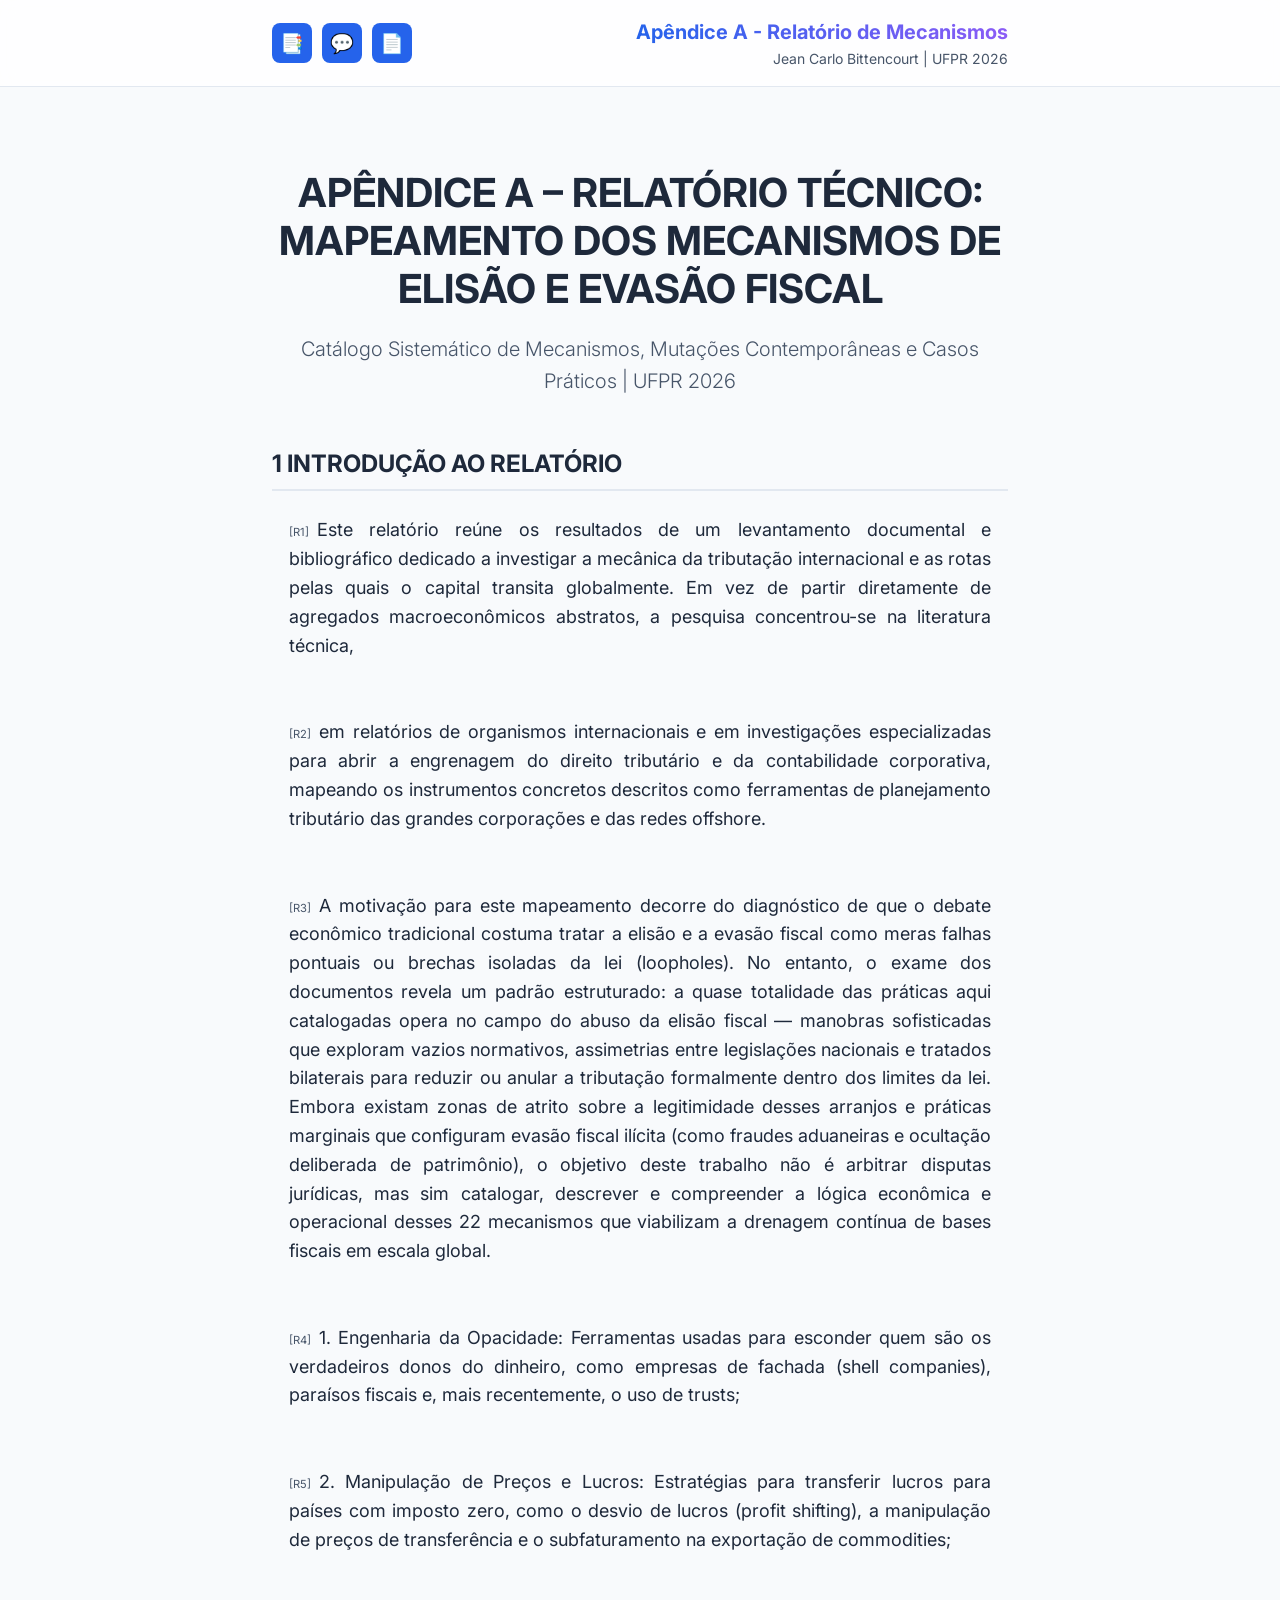
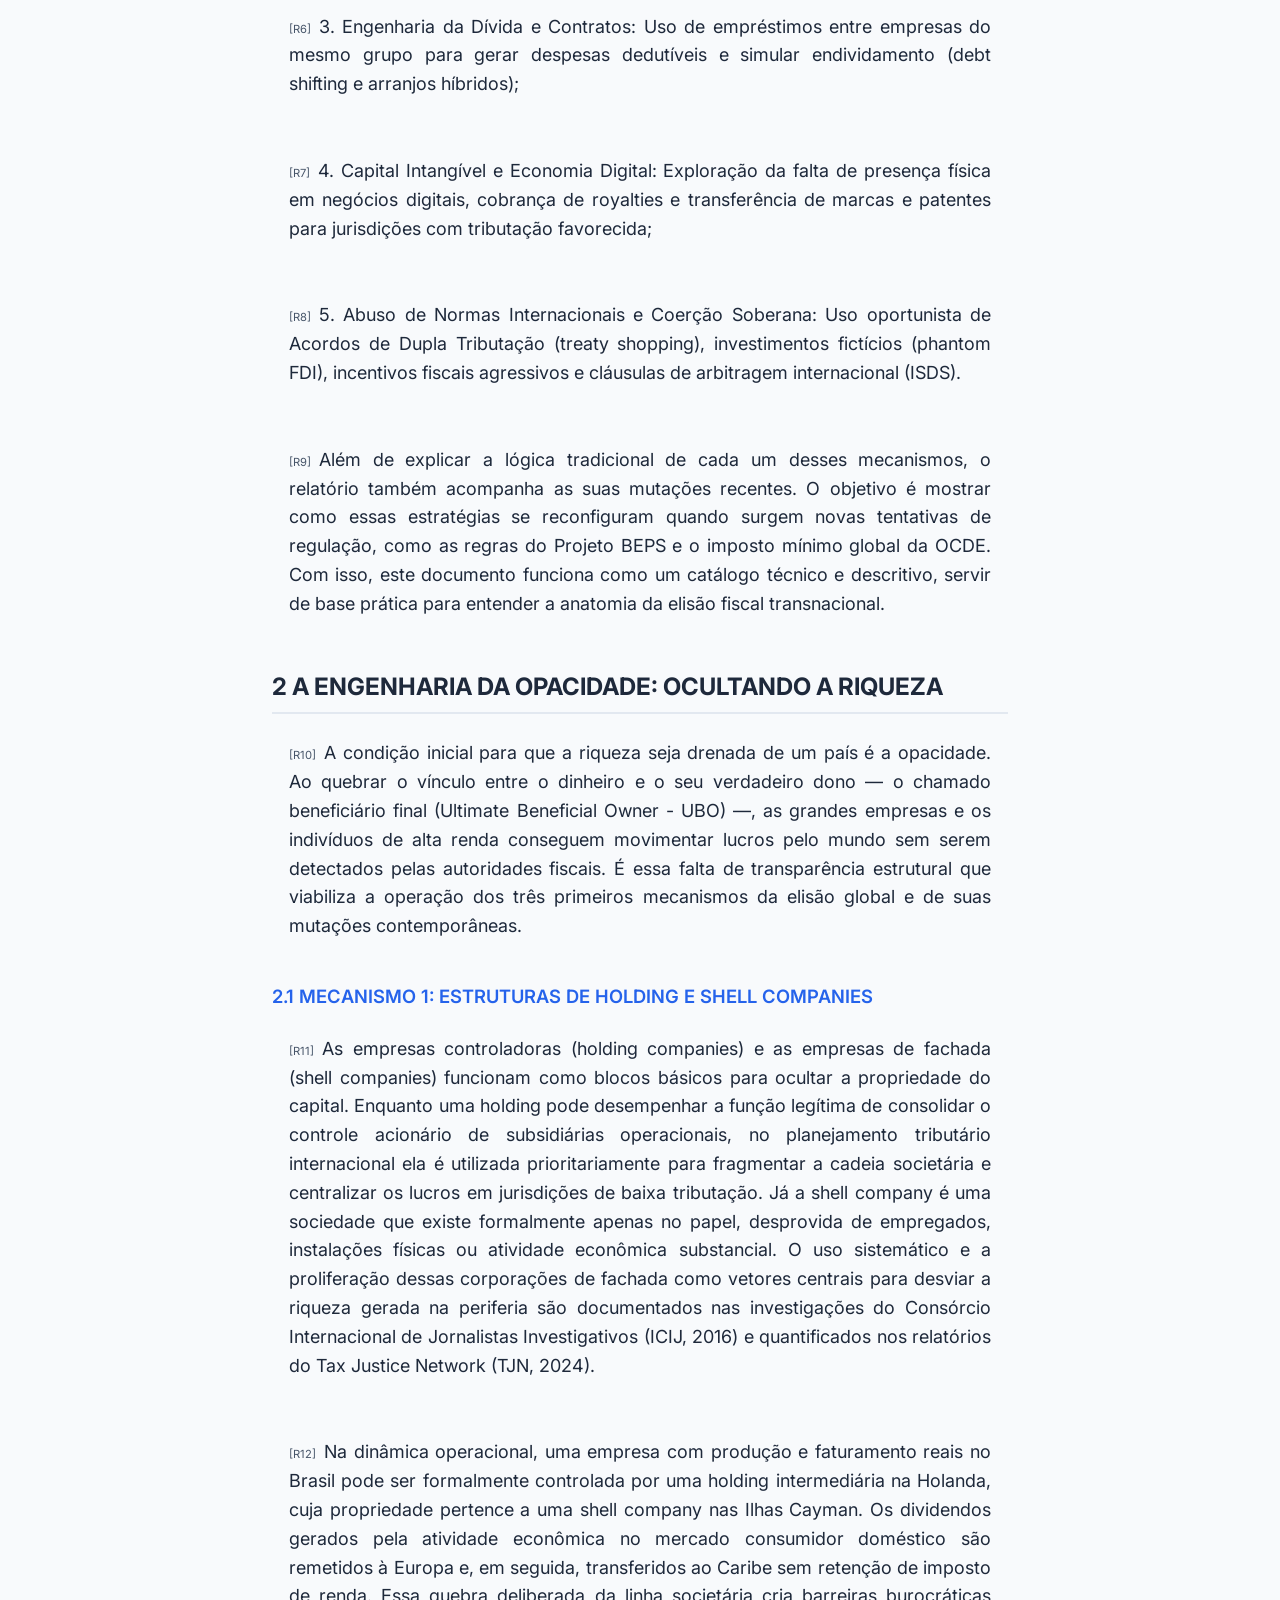
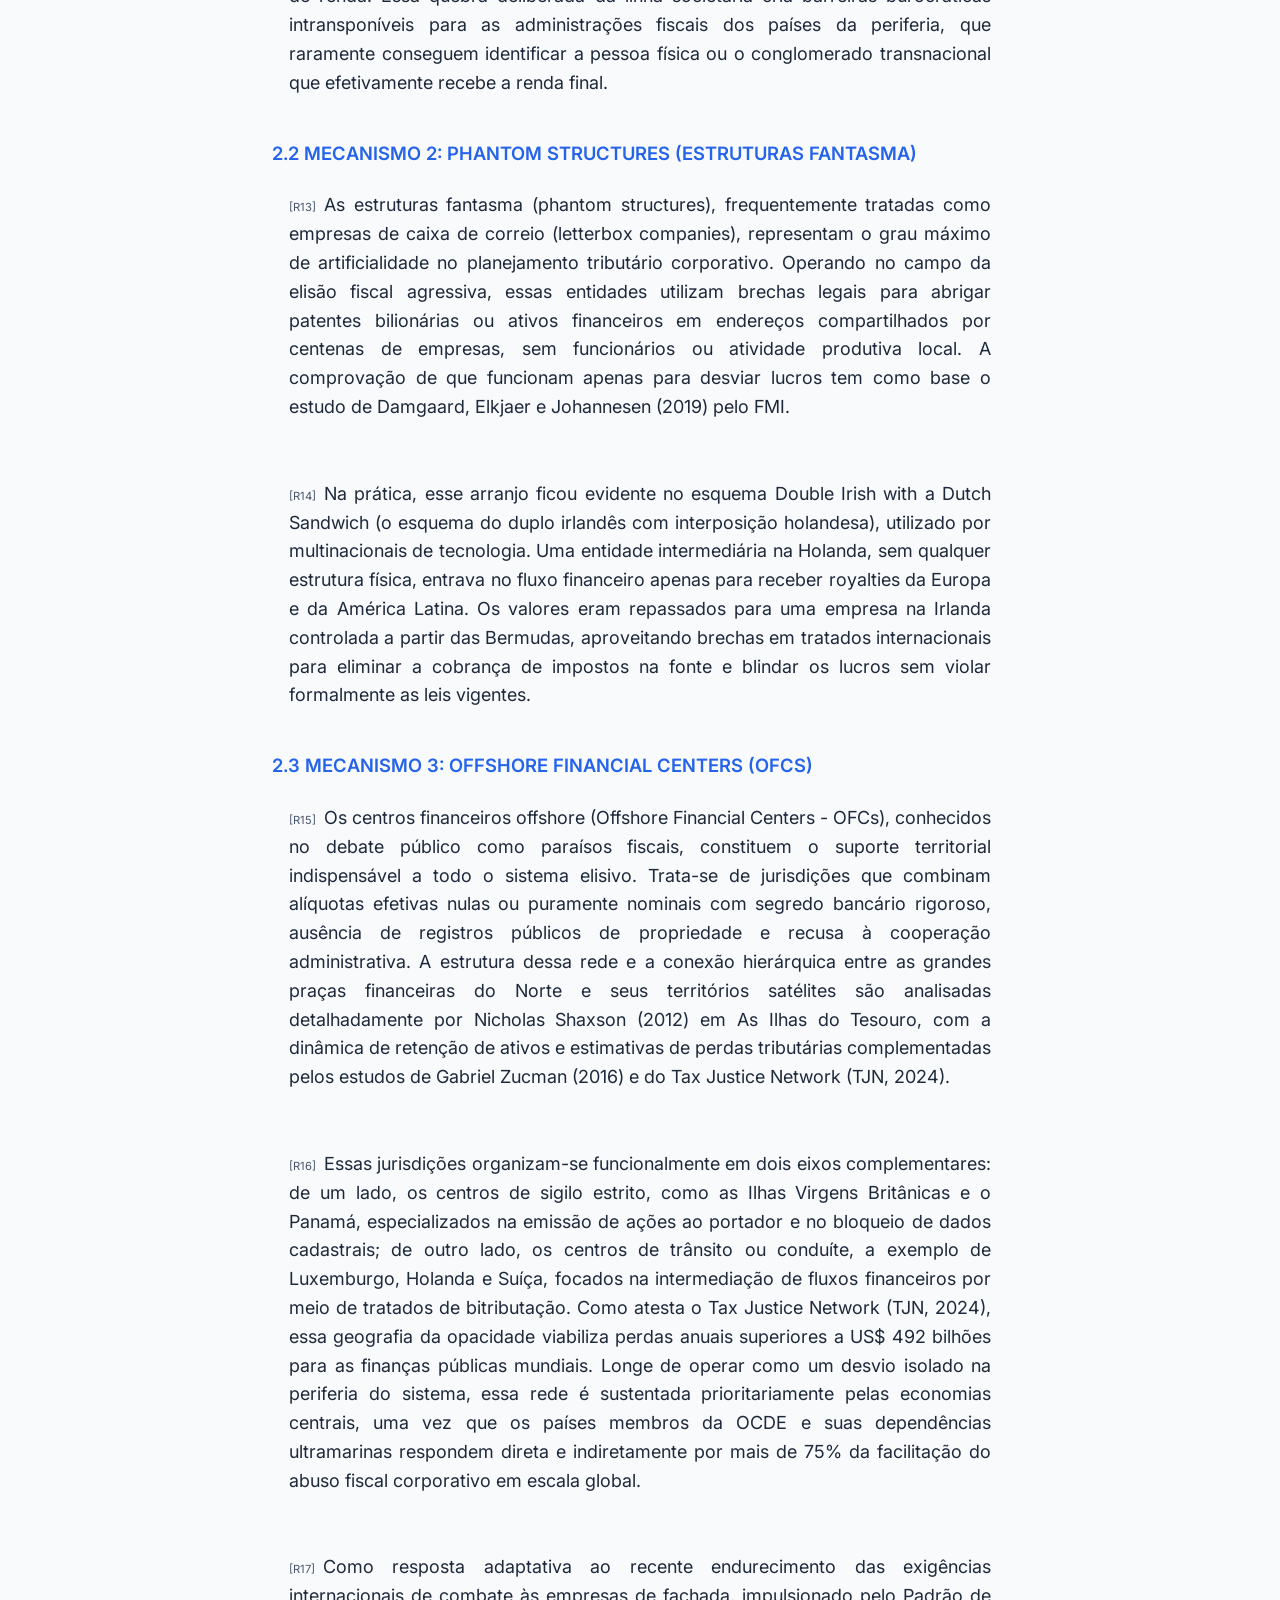
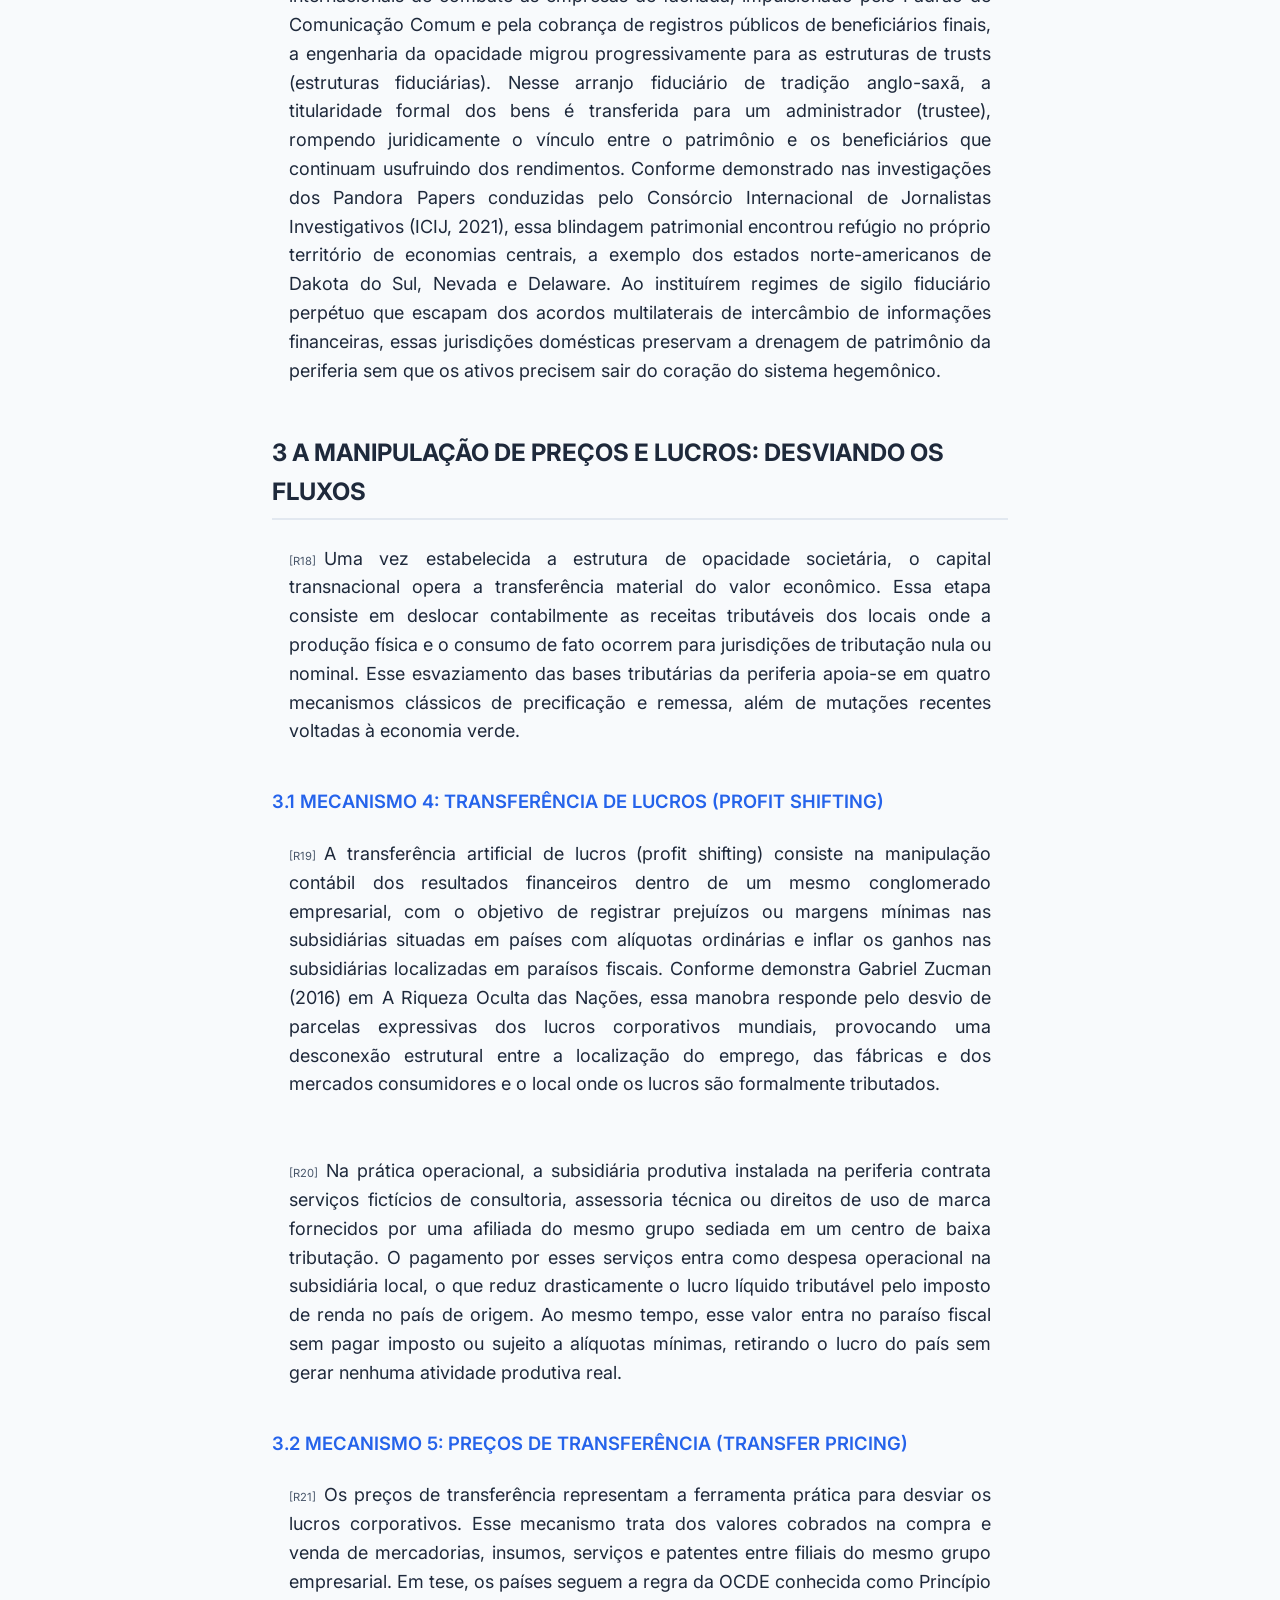
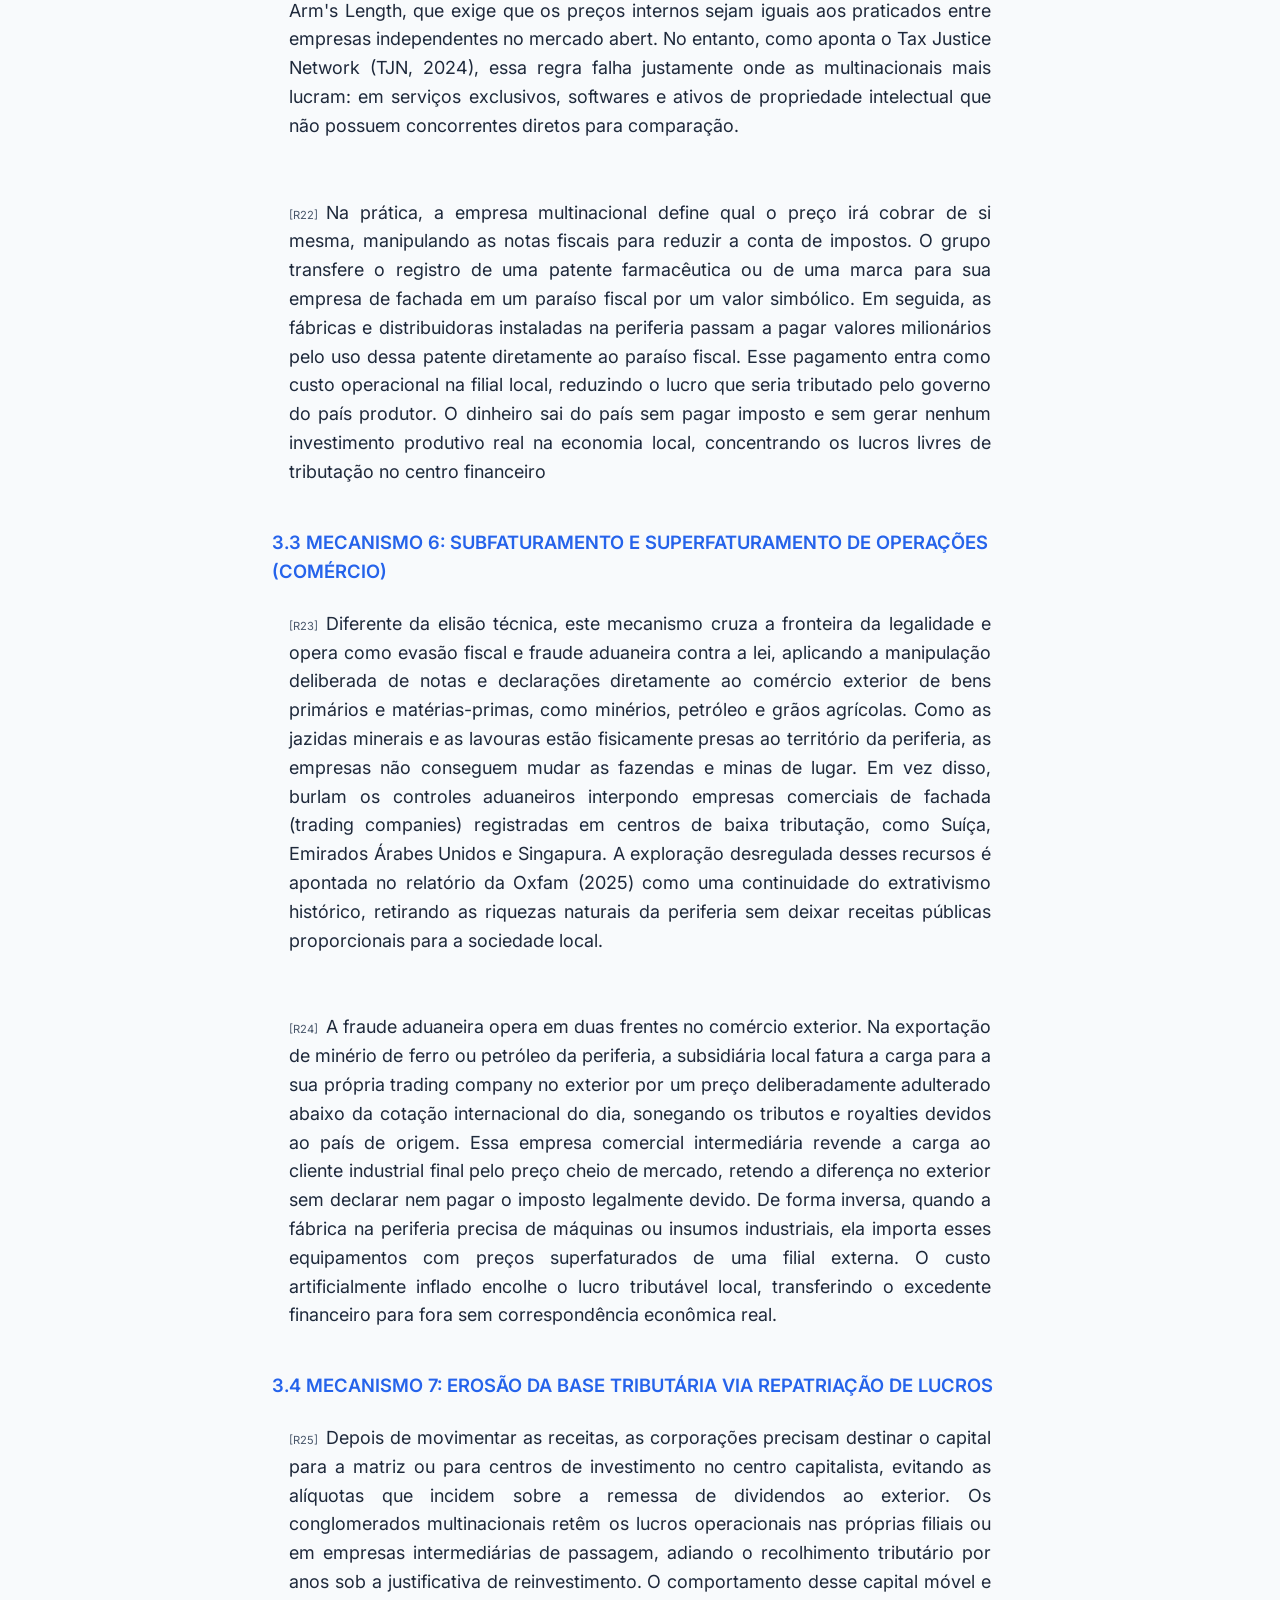
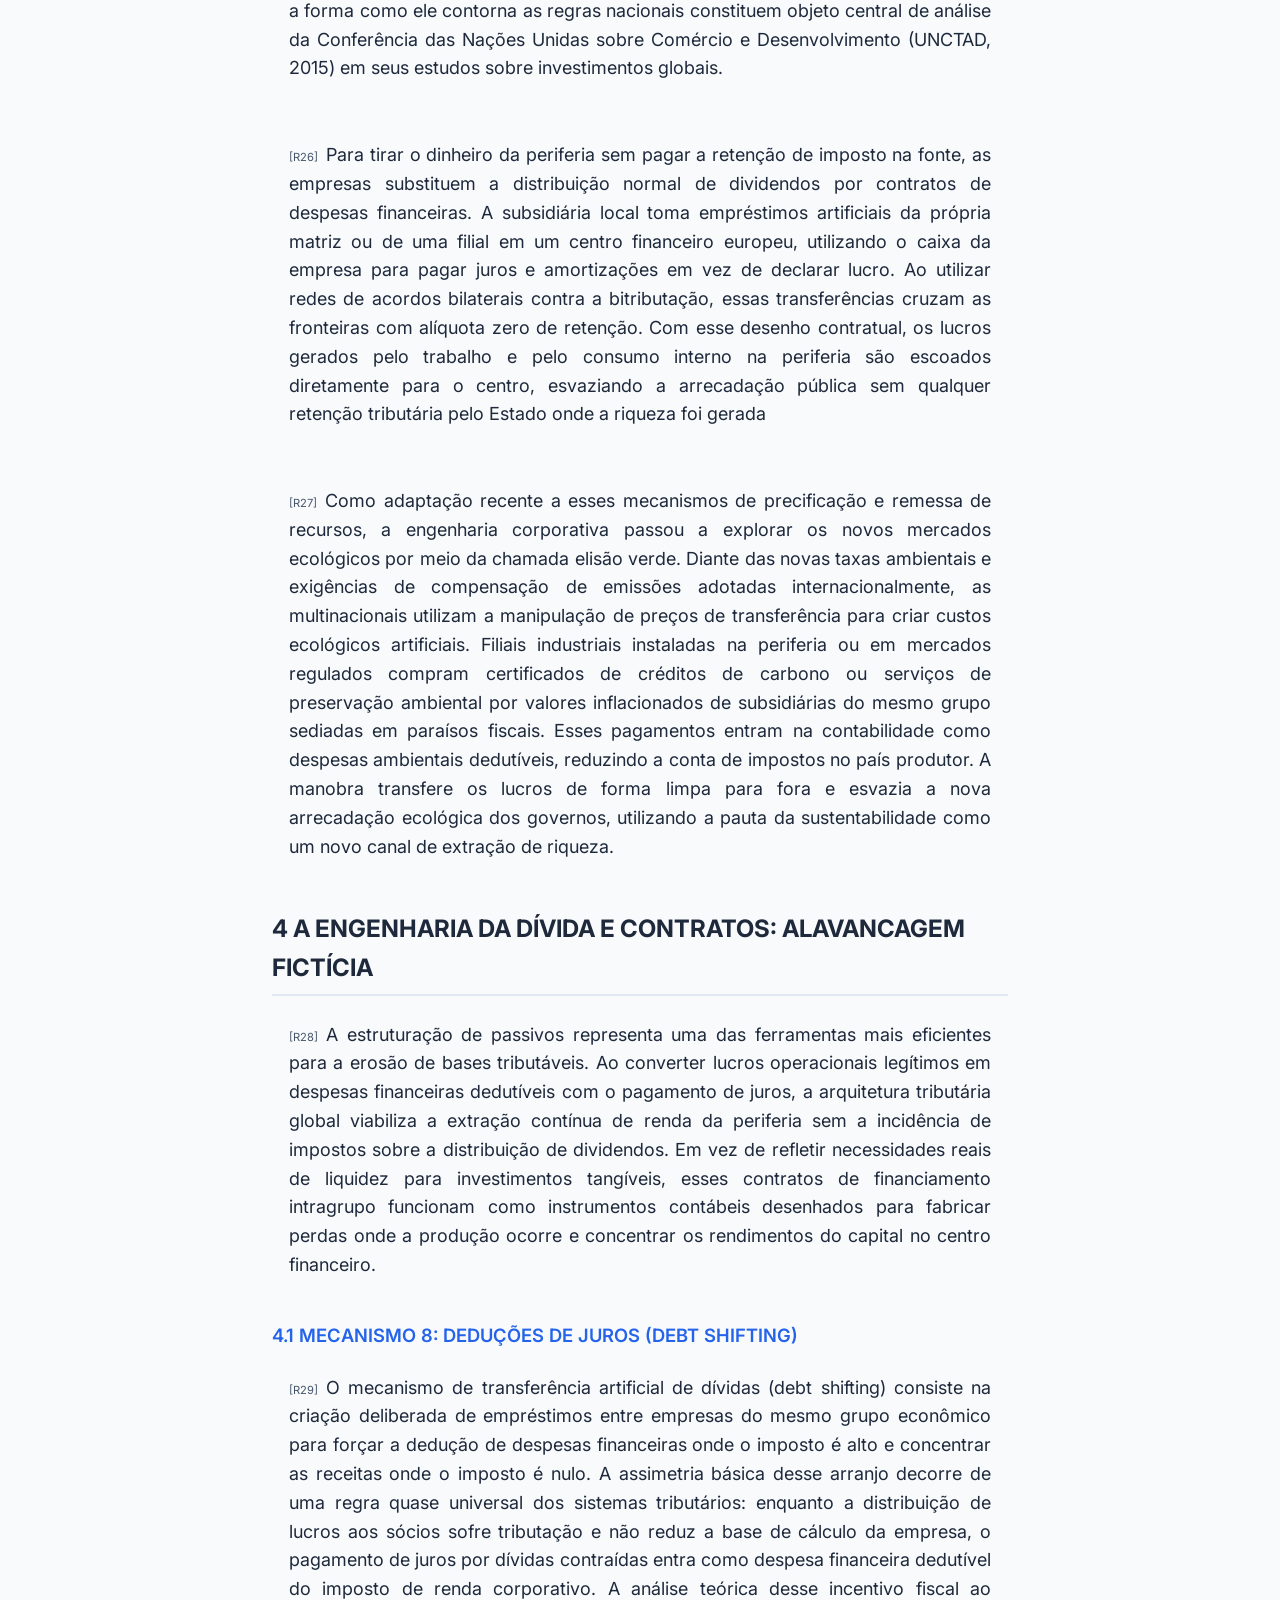
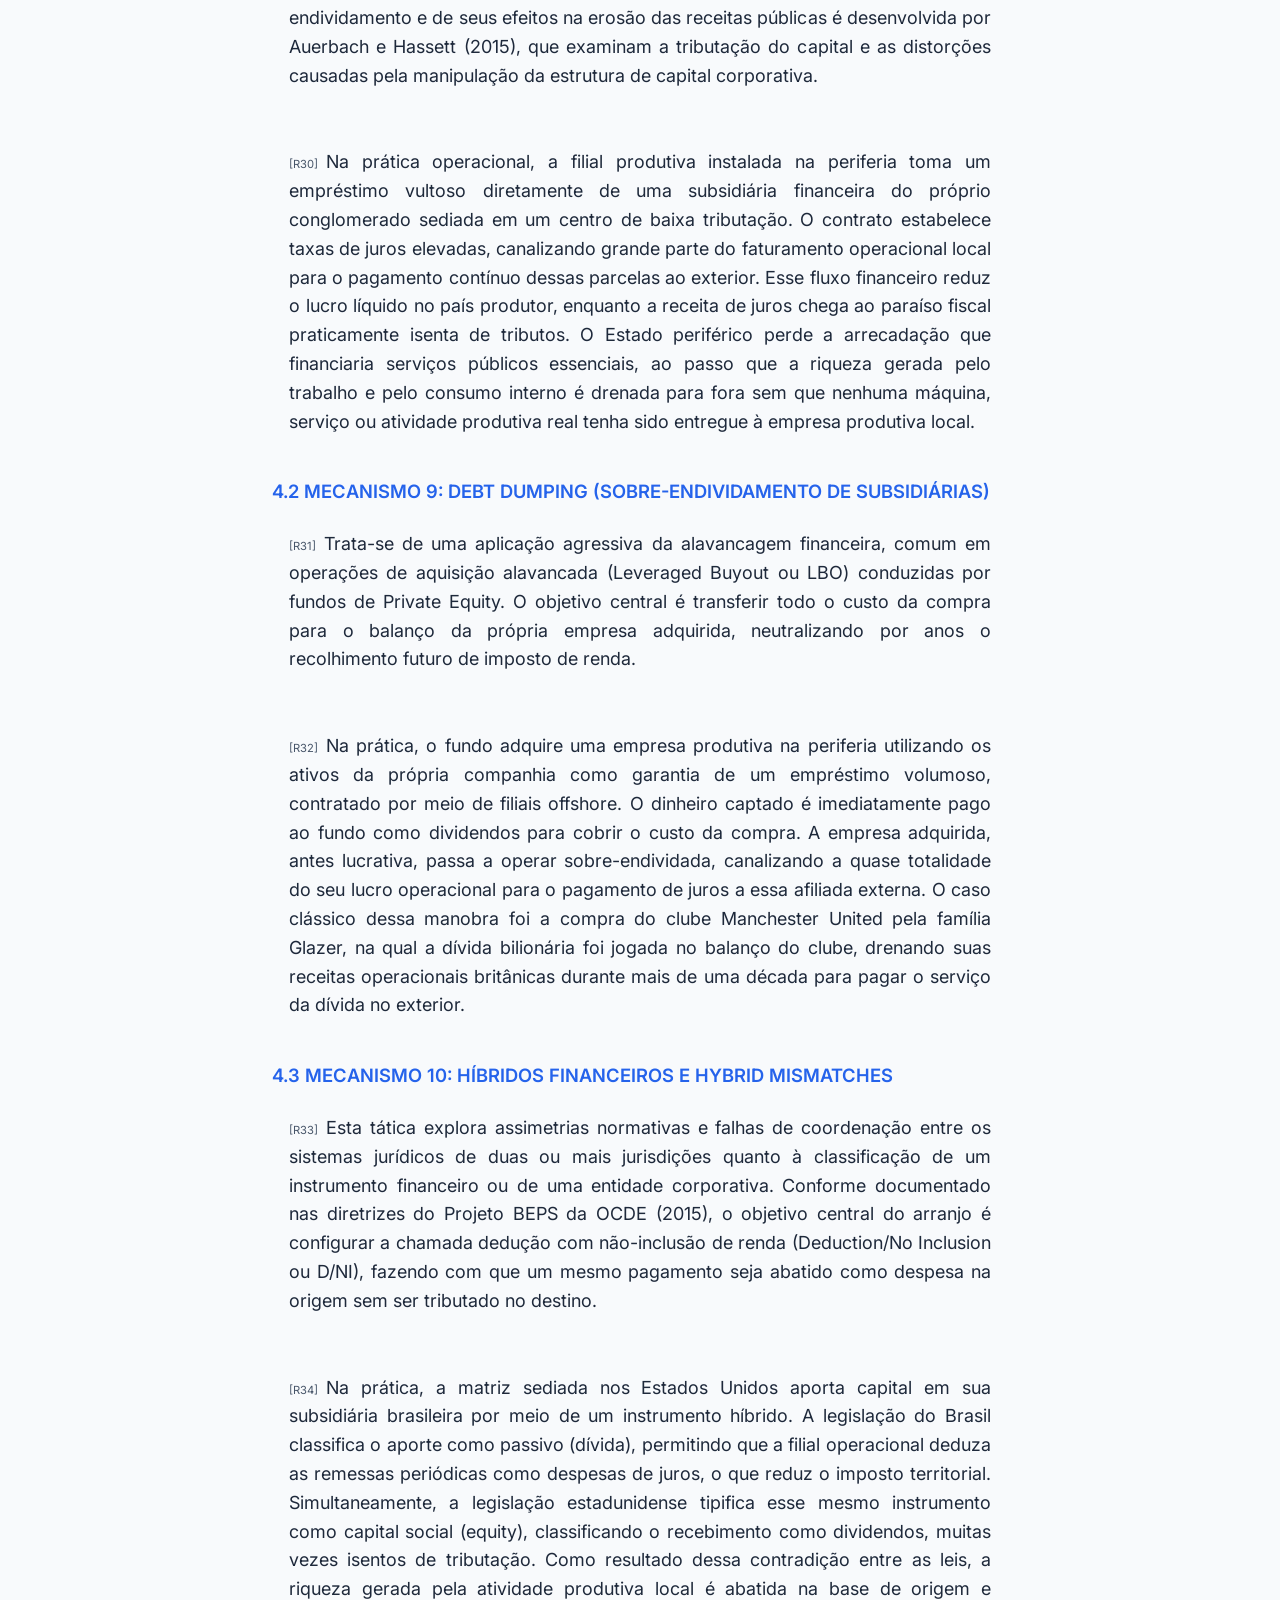
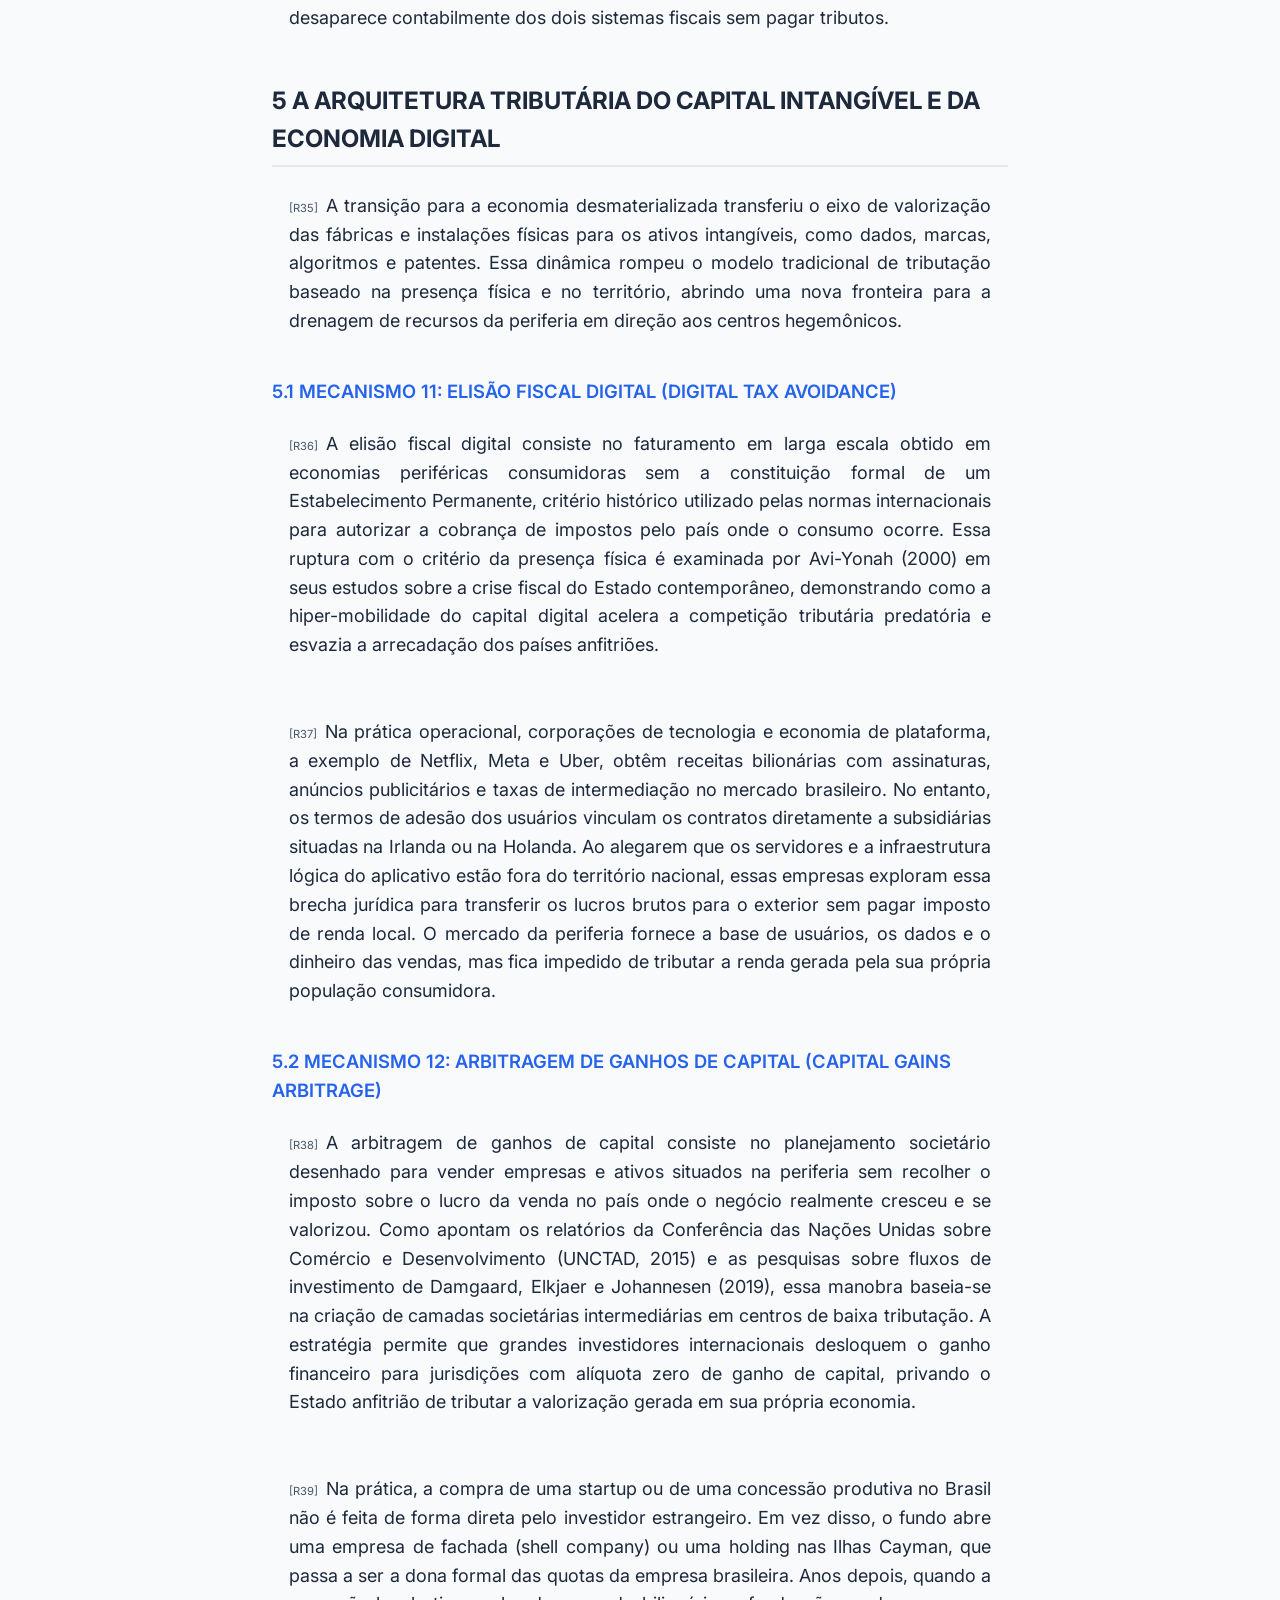
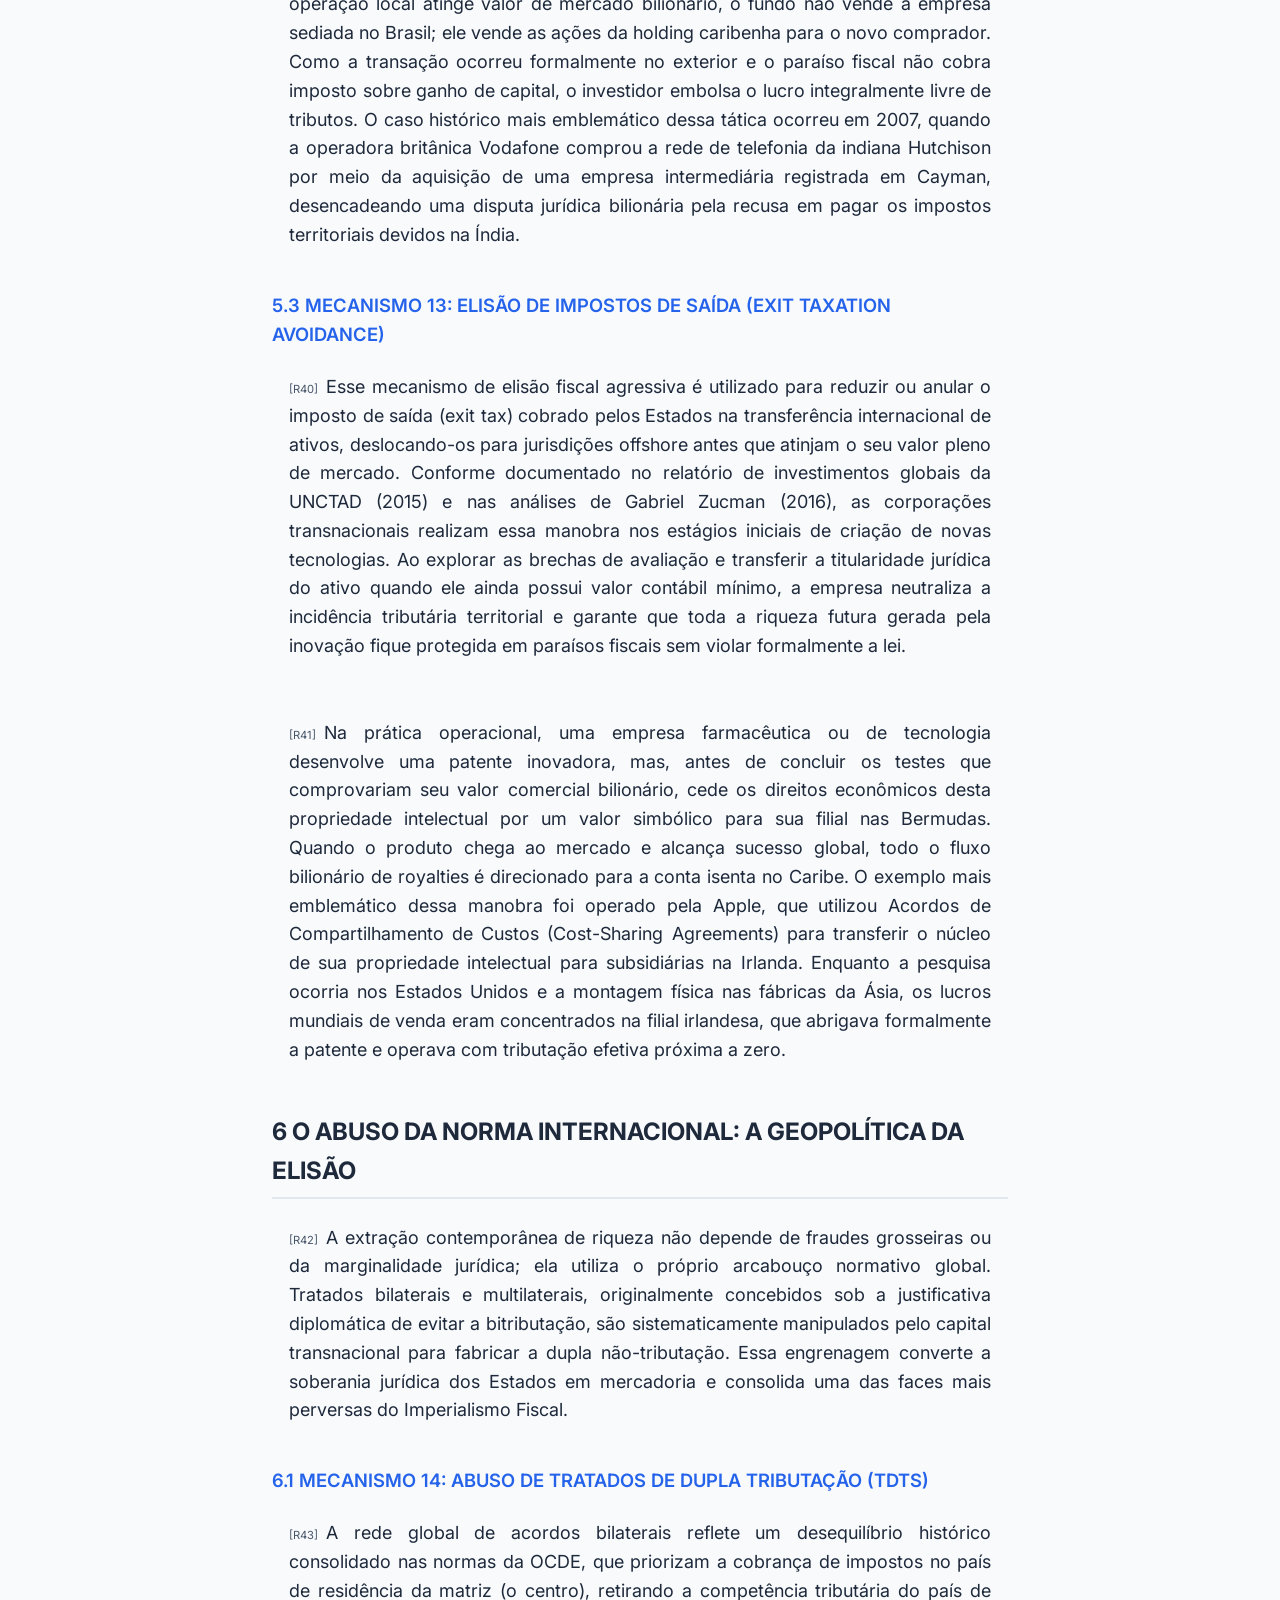
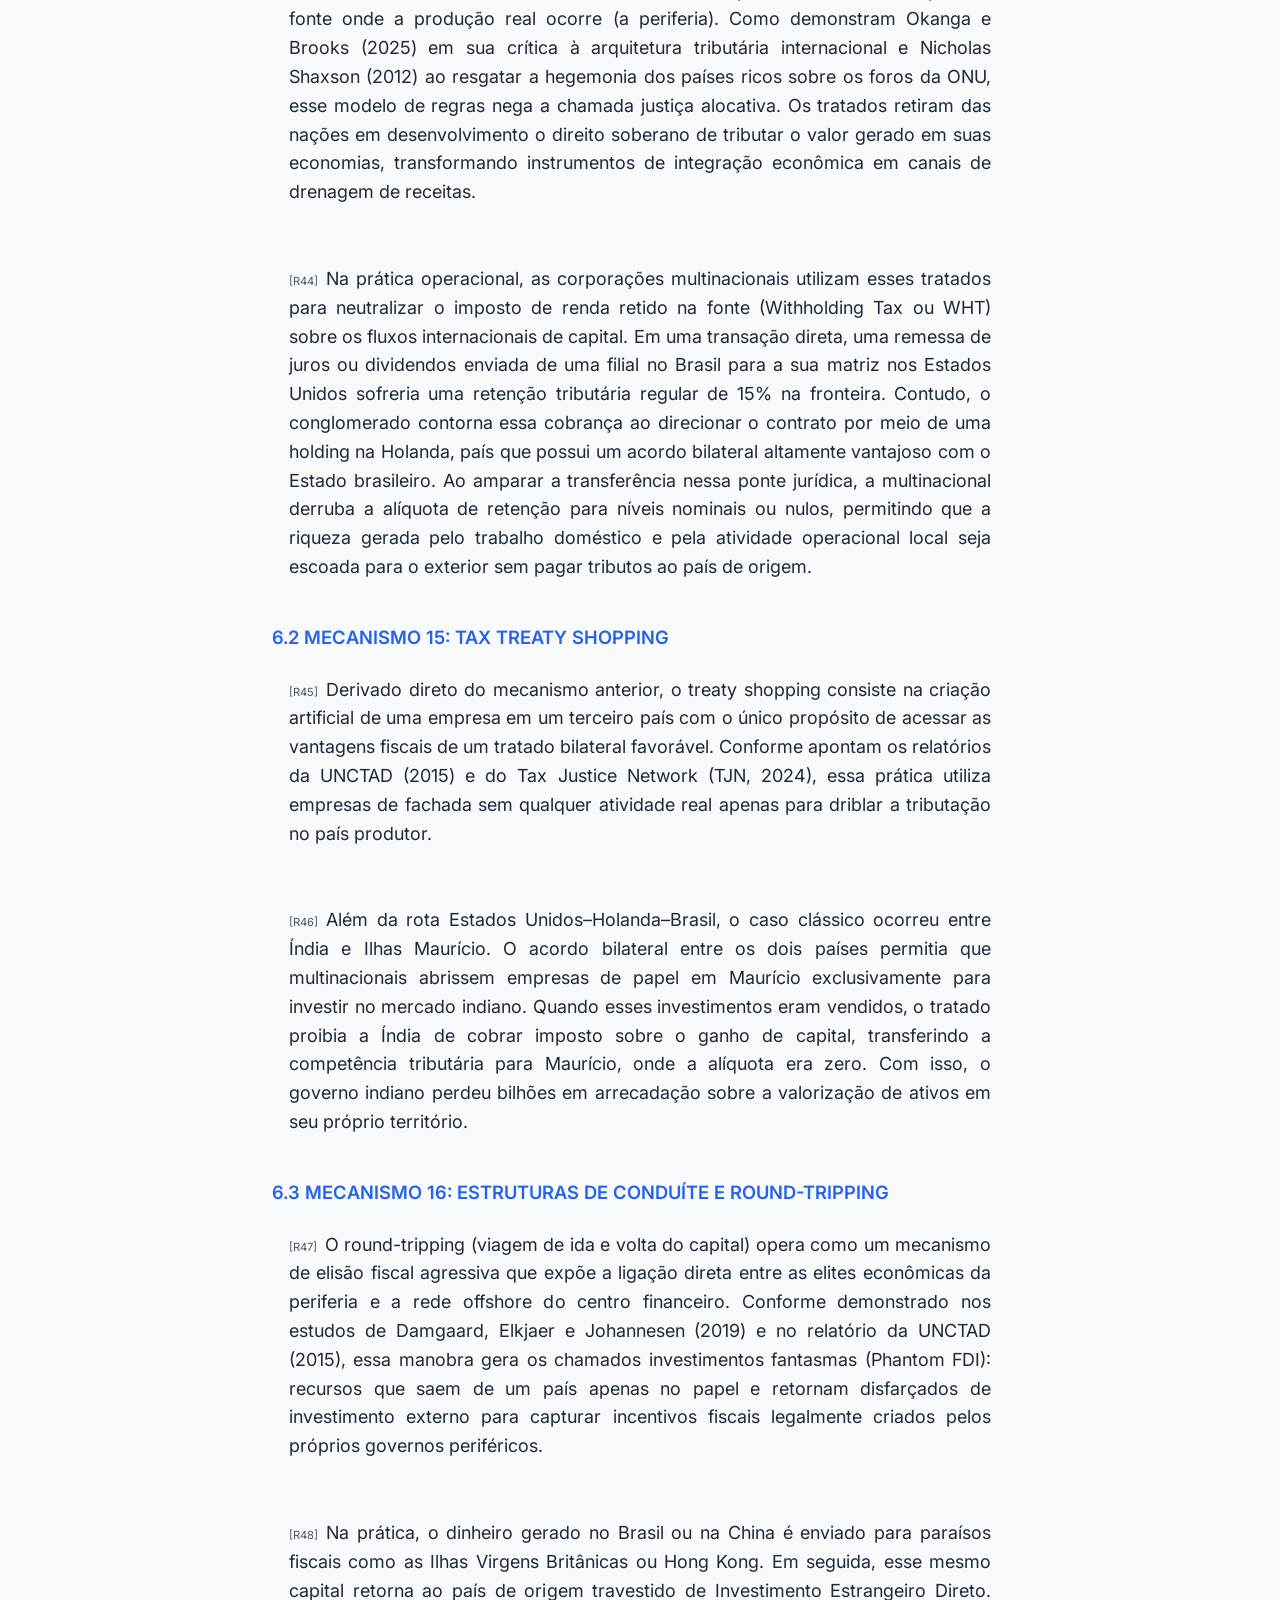
==== commit 9dc4a75c: "Atualizacao completa: cards tematicos com tooltips, esquemas visuais, apendice de mecanismos e dark " ====
--- a/relatorio.html
+++ b/relatorio.html
@@ -3,268 +3,152 @@
 <head>
     <meta charset="UTF-8">
     <meta name="viewport" content="width=device-width, initial-scale=1.0">
-    <title>Relatório de Detalhamento dos Mecanismos</title>
+    <title>Apêndice A - Relatório Técnico dos Mecanismos</title>
     <link rel="icon" href="favicon.svg" type="image/svg+xml">
-    <link rel="stylesheet" href="style.css">
+    <link rel="stylesheet" href="style.css?v=16">
+<script>if(window.matchMedia&&window.matchMedia('(prefers-color-scheme: dark)').matches){document.documentElement.classList.add('dark-theme');}</script>
 </head>
 <body data-isreport="true">
     <div class="app-container">
         <nav class="navbar">
-            <div class="nav-content">
-                <h1>Monografia "Imperialismo Fiscal"</h1>
-                <p>Jean Carlo Bittencourt | UFPR 2026</p>
+            <div class="nav-content" style="display: flex; align-items: center; justify-content: space-between;">
+                <div style="display: flex; gap: 10px;">
+                    <button id="btn-tree-index" class="nav-icon-btn" title="Índice dos Mecanismos">📑</button>
+                    <button id="btn-comments-panel" class="nav-icon-btn" title="Comentários">💬</button>
+                    <a href="index.html" class="nav-icon-btn" title="Monografia" style="text-decoration:none; display:flex; align-items:center; justify-content:center;">📄</a>
+                </div>
+                <div style="text-align: right;" class="navbar-titles">
+                    <h1>Apêndice A - Relatório de Mecanismos</h1>
+                    <p>Jean Carlo Bittencourt | UFPR 2026</p>
+                </div>
             </div>
         </nav>
 
         <main class="content-container">
-            <a href="index.html" class="nav-button">📄 Voltar para Monografia</a>
             <header class="document-header">
-                <h2>Relatório de Detalhamento dos Mecanismos</h2>
-                <p class="subtitle">Arquitetura de Elisão Fiscal</p>
+                <h2>APÊNDICE A – RELATÓRIO TÉCNICO: MAPEAMENTO DOS MECANISMOS DE ELISÃO E EVASÃO FISCAL</h2>
+                <p class="subtitle">Catálogo Sistemático de Mecanismos, Mutações Contemporâneas e Casos Práticos | UFPR 2026</p>
             </header>
 
             <article class="document-body">
-                <p class="paragraph-block no-ref" data-id="R1">Assunto: Relatório de Detalhamento dos Mecanismos da Arquitetura de Elisão Fiscal (Capítulo 3 da Monografia &quot;Novo Imperialismo e a Arquitetura Global da Evasão/Elisão Fiscal: Mecanismos, Impactos e Resistências&quot;).</p>
-
-<h3>Introdução ao Relatório</h3>
-<p class="paragraph-block no-ref" data-id="R2">Este relatório apresenta uma análise pormenorizada dos 22 mecanismos centrais que compõem a &quot;Arquitetura da Elisão Fiscal&quot;. O objetivo deste documento é expandir as definições preliminares, fornecendo uma descrição técnica mais completa do modus operandi de cada mecanismo e ilustrando-os com exemplos concretos.</p>
-<p class="paragraph-block no-ref" data-id="R3">Cada mecanismo é explicado e, em seguida, conectado à tese central do &quot;Imperialismo Fiscal&quot;, demonstrando como estas táticas não são meras brechas, mas sim componentes sistêmicos de uma arquitetura de extração de valor da Periferia para o Centro.</p>
-
-<h3>1.1. A Engenharia da Opacidade: Ocultando a Riqueza</h3>
-<p class="paragraph-block no-ref" data-id="R4">A condição precedente para a espoliação fiscal é a opacidade. A capacidade de dissociar a riqueza de seu beneficiário final é o que permite que os lucros sejam movidos artificialmente sem rastreabilidade.</p>
-
-<h3>1. Estruturas de Holding Companies e Shell Companies</h3>
-<p class="paragraph-block no-ref" data-id="R5">Uma Holding Company é uma entidade legal cujo propósito primário é deter o controle acionário de outras empresas (subsidiárias). Embora possa ter funções gerenciais legítimas (gestão de portfólio, financiamento intragrupo), na arquitetura da elisão, ela funciona primariamente como um nó para otimização fiscal e quebra da cadeia de propriedade.</p>
-<p class="paragraph-block no-ref" data-id="R6">A Shell Company (empresa de fachada ou fantasma) é uma forma extrema de holding, desprovida de qualquer substância econômica real. Ela não possui funcionários, escritórios significativos ou operações produtivas, existindo apenas no papel (muitas vezes em um paraíso fiscal) para servir como um conduíte financeiro ou um receptáculo para ativos e lucros.</p>
-<p class="paragraph-block no-ref" data-id="R7">Funcionamento e Exemplos:</p>
-<p class="paragraph-block no-ref" data-id="R8">Isolamento de Lucros: Uma corporação multinacional (CMN) que opera no Brasil (país de alta tributação) pode ser 100% controlada por uma holding na Holanda, que por sua vez é controlada por uma shell company nas Ilhas Cayman. Os dividendos pagos pelo Brasil fluem para a Holanda (muitas vezes com imposto retido na fonte reduzido, vide Mecanismo 14: Abuso de TDTs) e de lá para as Ilhas Cayman, onde a tributação é zero. A shell em Cayman acumula os lucros globais livres de impostos.</p>
-<p class="paragraph-block no-ref" data-id="R9">Anonimato (Pré-Transparência): Os escândalos Panama Papers e Pandora Papers revelaram como escritórios de advocacia (ex: Mossack Fonseca) criavam shell companies em massa em jurisdições como as Ilhas Virgens Britânicas (IVB). Essas shells eram usadas por elites globais para ocultar a propriedade de iates, imóveis de luxo e, o mais importante, outras empresas, tornando a identificação do beneficiário final (UBO) quase impossível.</p>
-<p class="paragraph-block no-ref" data-id="R10">No arcabouço do Imperialismo Fiscal, holdings e shells são os instrumentos que garantem o anonimato. Elas permitem que o capital transnacional opere de forma &quot;apátrida&quot;, quebrando a rastreabilidade entre o local de geração de valor (a Periferia) e o local de acumulação (o Centro ou seus satélites offshore).</p>
-
-<h3>2. Phantom Structures (Estruturas Fantasma)</h3>
-<p class="paragraph-block no-ref" data-id="R11">Este é um refinamento técnico do conceito de shell company (Mecanismo 1). As &quot;estruturas fantasma&quot;, também conhecidas como letterbox companies (empresas de caixa de correio), são entidades legais que, embora possam ter balanços patrimoniais de bilhões de dólares (especialmente em ativos intangíveis ou financeiros), não possuem absolutamente nenhuma substância econômica. Milhares dessas entidades podem compartilhar o mesmo endereço postal – muitas vezes um escritório de advocacia ou uma firma fiduciária.</p>
-<p class="paragraph-block no-ref" data-id="R12">Funcionamento e Exemplos:</p>
-<p class="paragraph-block no-ref" data-id="R13">Conduítes de Royalties: Por anos, o Google (Alphabet) utilizou uma estrutura conhecida como &quot;Double Irish with a Dutch Sandwich&quot;. Parte dela envolvia uma phantom structure holandesa (uma BV), que existia apenas no papel. Milhões em royalties (pagos por subsidiárias operacionais globais) fluíam para essa entidade holandesa (para evitar impostos retidos na fonte irlandeses, vide Mecanismo 14: Abuso de TDTs) e eram imediatamente repassados para outra entidade irlandesa sediada nas Bermudas (um OFC). A entidade holandesa era uma &quot;caixa de correio&quot; pura.</p>
-<p class="paragraph-block no-ref" data-id="R14">Centros de Holding: Jurisdições como Luxemburgo e Holanda são famosas por sediarem essas estruturas, que servem como &quot;estações de pedágio&quot; financeiras. Recebem juros, dividendos e royalties de subsidiárias ativas na Periferia e os repassam para paraísos fiscais, pagando um imposto mínimo (ou zero) sobre o fluxo.</p>
-<p class="paragraph-block no-ref" data-id="R15">Estas estruturas são a manifestação mais pura do capital fictício. Elas demonstram que a arquitetura da elisão não requer nem a pretensão de atividade econômica. Seu único propósito é garantir que o valor gerado pela economia real (na Periferia) seja canalizado para um &quot;não-lugar&quot; fiscal controlado pelo Centro.</p>
-
-<h3>3. Uso de Offshore Financial Centers (OFCs)</h3>
-<p class="paragraph-block no-ref" data-id="R16">Os OFCs (Paraísos Fiscais) são a geografia da arquitetura da elisão. São jurisdições (países, territórios ou estados) que atraem capital estrangeiro ao oferecerem deliberadamente um ambiente regulatório de sigilo e tributação nula ou nominal. É crucial notar que os OFCs não são homogêneos.</p>
-<p class="paragraph-block no-ref" data-id="R17">Funcionamento e Exemplos:</p>
-<p class="paragraph-block no-ref" data-id="R18">OFCs de Sigilo (Tipo 1): Jurisdições como as Ilhas Virgens Britânicas (IVB), Ilhas Cayman e Panamá especializam-se em sigilo corporativo e bancário extremo. Elas hospedam as shell companies (Mecanismo 1) e Trusts (vide &quot;Mutação 3.1.1&quot;) usados para anonimato.</p>
-<p class="paragraph-block no-ref" data-id="R19">OFCs de Holding e Financiamento (Tipo 2): Jurisdições como Suíça, Luxemburgo e Holanda (considerados onshore-offshore) oferecem baixa tributação, mas sua principal &quot;vantagem&quot; é uma vasta rede de TDTs (Mecanismo 14), tornando-os &quot;conduítes&quot; perfeitos para treaty shopping (Mecanismo 15).</p>
-<p class="paragraph-block no-ref" data-id="R20">A &quot;Rede de Aranha&quot; Britânica: Como detalhado por Nicholas Shaxson (2011), o Centro do Imperialismo Fiscal (a City de Londres) não é, ela mesma, um paraíso fiscal. Ela opera através de uma rede de satélites: as Dependências da Coroa (Jersey, Guernsey) e os Territórios Ultramarinos (Cayman, IVB, Bermudas). O Centro projeta a arquitetura, mas usa seus satélites offshore para capturar os fluxos da Periferia, garantindo a espoliação sem contaminar o sistema onshore.</p>
-<p class="paragraph-block no-ref" data-id="R21">Os OFCs são, portanto, os nós geográficos que conectam a Periferia (fonte do valor) ao Centro (destino do capital), sob um véu de legalidade e sigilo.</p>
-<p class="paragraph-block no-ref" data-id="R22">Mutação (3.1.1): A Fuga para a Opacidade Legal dos Trusts</p>
-<p class="paragraph-block no-ref" data-id="R23">À medida que as &quot;Resistências&quot; globais (Capítulo 5), como a troca automática de informações (CRS) e os registros de beneficiários finais (UBO), começam a tornar as shell companies (Mecanismo 1) mais transparentes, a arquitetura da elisão sofre uma mutação. O capital de ponta está migrando da opacidade corporativa (uma empresa) para a opacidade fiduciária (um trust).</p>
-<p class="paragraph-block no-ref" data-id="R24">Um trust (fideicomisso) é um instrumento de direito anglo-saxão onde a propriedade legal de um ativo é transferida a um &quot;fiduciário&quot; (trustee), que o administra em benefício de um terceiro (o &quot;beneficiário&quot;). O trust dissolve a própria noção de &quot;propriedade&quot; clara, tornando-o um buraco negro para a transparência fiscal.</p>
-<p class="paragraph-block no-ref" data-id="R25">Funcionamento e Exemplos:</p>
-<p class="paragraph-block no-ref" data-id="R26">Paraísos Fiscais &quot;Internos&quot;: Estados norte-americanos, ironicamente no coração do Centro hegemônico, tornaram-se os novos OFCs de sigilo. Dakota do Sul, Alasca e Nevada oferecem trusts com sigilo extremo, proteção perpétua contra credores e, crucialmente, brechas que os colocam fora do alcance de algumas regras de transparência internacional (como o CRS) e federal (o Corporate Transparency Act dos EUA foca em corporações, não em trusts).</p>
-<p class="paragraph-block no-ref" data-id="R27">Pandora Papers: As investigações revelaram como elites da Periferia (incluindo líderes políticos da América Latina e África) usaram trusts em Dakota do Sul para esconder fortunas, protegendo-as tanto das autoridades fiscais de seus países de origem quanto das novas regras de transparência global.</p>
-<p class="paragraph-block no-ref" data-id="R28">Esta é a evolução da opacidade: uma blindagem legal quase impenetrável que se esconde à vista de todos, no coração do Centro.</p>
-
-<h3>1.2. A Manipulação de Preços e Lucros: Desviando os Fluxos</h3>
-<p class="paragraph-block no-ref" data-id="R29">Com a opacidade estabelecida, o próximo passo é mover o valor de sua fonte de criação (onde é tributável) para seu destino de acumulação (onde não é tributável).</p>
-
-<h3>4. Transferência de Lucros (Profit Shifting)</h3>
-<p class="paragraph-block no-ref" data-id="R30">Este é o conceito &quot;guarda-chuva&quot; (o objetivo estratégico) que descreve o conjunto de táticas usadas por CMNs para alocar artificialmente seus lucros globais de jurisdições de alta tributação para jurisdições de baixa ou nula tributação. O objetivo é criar um &quot;descolamento&quot; (mismatch) entre o local da atividade econômica real e o local onde o lucro é reportado.</p>
-<p class="paragraph-block no-ref" data-id="R31">Funcionamento e Exemplos:</p>
-<p class="paragraph-block no-ref" data-id="R32">Caso Starbucks (Reino Unido): Investigações revelaram que a Starbucks no Reino Unido, apesar de vendas massivas, reportava prejuízos consistentes. Isso era alcançado ao transferir lucros para outras entidades do grupo através de pagamentos de royalties (pelo uso da marca) a uma holding holandesa (Mecanismo 3, Tipo 2) e pagando preços inflacionados por grãos de café comprados de uma subsidiária trading na Suíça (Mecanismo 3, Tipo 2).</p>
-<p class="paragraph-block no-ref" data-id="R33">Caso Google (pré-Pilar 2): Como mencionado, o Google movia a vasta maioria de seus lucros globais (gerados por publicidade em países como Brasil, França, Alemanha) para a Irlanda e, de lá, para as Bermudas (Mecanismo 3, Tipo 1), usando royalties de PI e estruturas phantom (Mecanismo 2).</p>
-<p class="paragraph-block no-ref" data-id="R34">O Profit Shifting é o vetor central da espoliação fiscal. Ele nega a soberania tributária da Periferia, institucionalizando o princípio de que o local onde o valor é criado (pelo trabalho e consumo da Periferia) não tem o direito de tributá-lo.</p>
-
-<h3>5. Preços de Transferência (Transfer Pricing)</h3>
-<p class="paragraph-block no-ref" data-id="R35">Esta é a ferramenta tática mais poderosa para executar o Profit Shifting (Mecanismo 4). Refere-se à definição de preços para bens, serviços e, crucialmente, ativos intangíveis transacionados dentro do mesmo grupo corporativo (entre subsidiárias).</p>
-<p class="paragraph-block has-ref" data-id="R36" data-ref="ref-12,ref-13,ref-14,ref-15">O padrão regulatório global (Princípio Arm's Length da OCDE) dita que esses preços intragrupo devem simular os de uma transação entre partes independentes. No entanto, este princípio é cronicamente falho e manipulável, especialmente para ativos únicos (como marcas ou algoritmos) que não possuem &quot;preço de mercado&quot;.</p>
-<p class="paragraph-block no-ref" data-id="R37">Funcionamento e Exemplos:</p>
-<p class="paragraph-block no-ref" data-id="R38">Intangíveis (O &quot;Buraco Negro&quot;): Uma farmacêutica (Centro) desenvolve um medicamento. Ela vende a patente (usando o Mecanismo 13) por um valor baixo para sua própria shell company (Mecanismo 1) nas Bermudas. Esta shell das Bermudas, que &quot;possui&quot; a patente, passa a cobrar royalties exorbitantes de todas as subsidiárias de vendas do grupo (no Brasil, Alemanha, etc.). Os lucros são sugados da Periferia e do Centro operacional, acumulando-se nas Bermudas (imposto zero).</p>
-<p class="paragraph-block no-ref" data-id="R39">Serviços Intragrupo: Uma matriz nos EUA cobra de sua subsidiária operacional no Brasil uma &quot;taxa de gestão e administração&quot; superfaturada. Essa &quot;despesa&quot; reduz o lucro tributável no Brasil e transfere o lucro para os EUA (ou para um hub de serviços em um OFC, Mecanismo 3).</p>
-<p class="paragraph-block no-ref" data-id="R40">O Transfer Pricing permite à CMN ser o &quot;juiz de seus próprios preços&quot;, permitindo ao Centro (sede das CMNs) ditar os termos de troca e sistematicamente sugar os lucros das operações da Periferia.</p>
-
-<h3>6. Subfaturamento/Superfaturamento de Operações (Comércio)</h3>
-<p class="paragraph-block no-ref" data-id="R41">Este é um mecanismo mais &quot;bruto&quot; de transfer pricing (Mecanismo 5), focado em bens tangíveis (commodities) e frequentemente cruzando a linha para a evasão fiscal (fraude). O subfaturamento (under-invoicing) é a prática de declarar um preço de exportação artificialmente baixo. O superfaturamento (over-invoicing) é declarar um preço de importação artificialmente alto.</p>
-<p class="paragraph-block no-ref" data-id="R42">Funcionamento e Exemplos:</p>
-<p class="paragraph-block no-ref" data-id="R43">Exportação (Subfaturamento): Uma mineradora no Brasil extrai minério de ferro (preço de mercado: $150/tonelada). Ela o &quot;vende&quot; em sua fatura de exportação por $50/tonelada para sua trading company afiliada na Suíça (Mecanismo 3, Tipo 2). O lucro no Brasil é mínimo. A trading suíça, sem nunca tocar no minério, o revende ao comprador final (ex: China) por $150, registrando o ganho de $100 na Suíça (baixa tributação).</p>
-<p class="paragraph-block no-ref" data-id="R44">Importação (Superfaturamento): Uma subsidiária na Periferia precisa importar máquinas. Ela as compra de uma shell afiliada (Mecanismo 1) em Dubai por $3 milhões, quando o preço de mercado da máquina é $1 milhão. O superfaturamento de $2 milhões é registrado como &quot;custo&quot; na Periferia (reduzindo o imposto) e como &quot;lucro&quot; em Dubai (imposto zero).</p>
-<p class="paragraph-block no-ref" data-id="R45">Se o transfer pricing de intangíveis é a forma moderna de espoliação, o subfaturamento de commodities é a continuação direta do extrativismo colonial clássico.</p>
-
-<h3>7. Erosão da Base Tributária via Repatriação de Lucros</h3>
-<p class="paragraph-block no-ref" data-id="R46">Este mecanismo foca em como mover os lucros que já foram acumulados em uma subsidiária (lucros retidos ou &quot;presos&quot;) de volta à matriz ou a um OFC central sem pagar impostos (como o imposto sobre dividendos retido na fonte).</p>
-<p class="paragraph-block no-ref" data-id="R47">Funcionamento e Exemplos:</p>
-<p class="paragraph-block no-ref" data-id="R48">O &quot;Dutch Sandwich&quot; Clássico: (Agora mitigado por regras anti-abuso) Uma subsidiária operacional irlandesa (com lucros) queria pagar dividendos à sua controladora final nas Bermudas. Um pagamento direto Irlanda-Bermudas sofreria alta retenção de impostos. A solução: o lucro era pago como royalties (dedutíveis) para uma phantom structure (Mecanismo 2) holandesa. Devido ao TDT (Mecanismo 14) entre Irlanda e Holanda, essa retenção era zero. A entidade holandesa, então, repassava o dinheiro para as Bermudas, também com retenção zero.</p>
-<p class="paragraph-block no-ref" data-id="R49">Repatriação como &quot;Juros&quot;: A subsidiária na Periferia, em vez de pagar dividendos (taxados), contrai um &quot;empréstimo&quot; (Mecanismo 8) de uma afiliada em um OFC e usa seus lucros acumulados para pagar &quot;juros&quot; (dedutíveis), esvaziando sua conta de lucros retidos.</p>
-<p class="paragraph-block no-ref" data-id="R50">Este mecanismo é a &quot;fase final&quot; da espoliação, garantindo que o lucro extraído possa ser movido pela rede global do capital sem atrito fiscal.</p>
-<p class="paragraph-block no-ref" data-id="R51">Mutação (3.2.1): A &quot;Elisão Verde&quot;</p>
-<p class="paragraph-block no-ref" data-id="R52">Esta é uma mutação sofisticada do transfer pricing (Mecanismo 5), que coopta a agenda de sustentabilidade. Com a ascensão de impostos sobre carbono no Norte Global (ex: o Mecanismo de Ajuste de Carbono na Fronteira - CBAM da UE), as CMNs criam novas estratégias de profit shifting para erodir essa nova base tributável.</p>
-<p class="paragraph-block no-ref" data-id="R53">Funcionamento e Exemplos:</p>
-<p class="paragraph-block no-ref" data-id="R54">Créditos de Carbono Intragrupo: Uma subsidiária industrial na Alemanha (sujeita a altos impostos de carbono) precisa compensar suas emissões. Ela &quot;compra&quot; créditos de carbono, por um preço superfaturado (Mecanismo 5), de uma subsidiária afiliada (muitas vezes uma shell, Mecanismo 1) localizada em um paraíso fiscal (ex: Singapura) que &quot;gerencia&quot; um projeto de reflorestamento (de baixo custo ou questionável) em um terceiro país. O lucro é transferido da Alemanha para Singapura, e o imposto de carbono na Alemanha é reduzido.</p>
-<p class="paragraph-block no-ref" data-id="R55">&quot;Serviços Ambientais&quot; Fictícios: A mesma subsidiária alemã paga &quot;taxas de consultoria de sustentabilidade&quot; ou &quot;taxas de P&amp;D verde&quot; exorbitantes à sua holding de PI (relacionada ao Mecanismo 13) em um paraíso fiscal.</p>
-<p class="paragraph-block no-ref" data-id="R56">Esta mutação explora a nobre agenda da sustentabilidade, transformando-a em mais um veículo intangível para a arquitetura da espoliação.</p>
-
-<h3>1.3. A Engenharia da Dívida e Contratos: Alavancagem Fictícia</h3>
-<p class="paragraph-block no-ref" data-id="R57">A dívida é a ferramenta primária para criar despesas artificiais. O pagamento de juros (uma despesa dedutível) é a forma preferida de extrair lucros em vez do pagamento de dividendos (uma distribuição de lucro, muitas vezes taxada).</p>
-
-<h3>8. Deduções de Juros (Debt Shifting)</h3>
-<p class="paragraph-block no-ref" data-id="R58">Debt Shifting (Transferência de Dívida) é a prática de alocar artificialmente a dívida do grupo em subsidiárias de alta tributação (para maximizar as deduções de juros) e alocar os lucros em subsidiárias de baixa tributação (para acumular capital).</p>
-<p class="paragraph-block no-ref" data-id="R59">Funcionamento e Exemplos:</p>
-<p class="paragraph-block no-ref" data-id="R60">O &quot;Banco Interno&quot;: Uma CMN possui sua operação lucrativa &quot;LucroCo&quot; nas Ilhas Cayman (Mecanismo 3). Quando ela decide investir $100 milhões em uma nova fábrica no Brasil (país de alta tributação, &quot;DespesaCo&quot;), ela não o faz com capital (equity). Em vez disso, &quot;LucroCo&quot; empresta os $100 milhões para &quot;DespesaCo&quot;. A operação brasileira agora é produtiva, mas seus lucros são consumidos pelo pagamento de juros anuais à &quot;LucroCo&quot;. O lucro tributável no Brasil é erodido, enquanto os juros são recebidos em Cayman (imposto zero).</p>
-<p class="paragraph-block no-ref" data-id="R61">O &quot;Banco Central&quot; em Luxemburgo: Muitas CMNs estabelecem um &quot;banco interno&quot; (in-house bank) ou uma entidade de financiamento (uma phantom structure, Mecanismo 2) em Luxemburgo ou na Irlanda. Essa entidade capta dinheiro barato no mercado global e o &quot;empresta&quot; (com juros mais altos) para todas as subsidiárias operacionais do grupo na Periferia, concentrando o lucro financeiro no OFC.</p>
-<p class="paragraph-block no-ref" data-id="R62">O Debt Shifting converte o lucro (tributável na Periferia) em juros (acumulados no Centro/OFC).</p>
-
-<h3>9. Debt Dumping (Sobre-endividamento de Subsidiárias)</h3>
-<p class="paragraph-block no-ref" data-id="R63">Esta é uma forma agressiva de Debt Shifting (Mecanismo 8), frequentemente associada a aquisições por fundos de Private Equity (PE). Não se trata apenas de alocar dívida, mas de sobre-endividar intencionalmente uma empresa-alvo para extrair seu valor, zerando permanentemente seu lucro tributável.</p>
-<p class="paragraph-block no-ref" data-id="R64">Funcionamento e Exemplos:</p>
-<p class="paragraph-block no-ref" data-id="R65">Leveraged Buyout (LBO) Agressivo: Um fundo de PE (Centro) compra uma empresa de infraestrutura (ex: saneamento, eletricidade) lucrativa na Periferia. O fundo usa a própria empresa adquirida como garantia para levantar um empréstimo maciço (muitas vezes de uma afiliada offshore do próprio fundo). O fundo usa os recursos desse empréstimo para pagar dividendos a si mesmo, recuperando seu investimento inicial. A empresa da Periferia, antes saudável, fica sobrecarregada com dívidas. Todos os seus lucros operacionais futuros são usados para pagar os juros (à afiliada offshore), garantindo que ela jamais pague imposto de renda.</p>
-<p class="paragraph-block no-ref" data-id="R66">Caso Manchester United: Embora não seja um exemplo Centro-Periferia, a aquisição do clube de futebol pela família Glazer é um LBO paradigmático. O clube foi comprado com dívida que foi colocada no próprio balanço do clube, drenando centenas de milhões de libras de seus lucros operacionais para o pagamento de juros por mais de uma década.</p>
-<p class="paragraph-block no-ref" data-id="R67">O Debt Dumping é uma tática de &quot;terra arrasada&quot; fiscal que transforma a entidade produtiva da Periferia em um &quot;zumbi fiscal&quot;, existindo apenas para servir à dívida detida pelo Centro.</p>
-
-<h3>10. Híbridos Financeiros e Hybrid Mismatches</h3>
-<p class="paragraph-block no-ref" data-id="R68">Esta é uma estratégia altamente técnica que explora as diferenças na classificação legal ou tributária de um instrumento financeiro ou entidade entre duas ou mais jurisdições. O objetivo clássico é alcançar a &quot;Dedução/Não-Inclusão&quot; (D/NI): obter uma dedução fiscal em um país (ex: Brasil) por um pagamento que não é tributado como renda no país recebedor (ex: EUA).</p>
-<p class="paragraph-block no-ref" data-id="R69">Funcionamento e Exemplos:</p>
-<p class="paragraph-block no-ref" data-id="R70">Dívida vs. Capital (D/NI): Uma matriz nos EUA (Centro) faz um empréstimo à sua subsidiária no Brasil (Periferia) usando um instrumento financeiro complexo. A lei brasileira classifica o instrumento como &quot;dívida&quot;, permitindo que a subsidiária deduza os pagamentos de &quot;juros&quot; (Dedução). Simultaneamente, a lei dos EUA classifica o mesmo instrumento como &quot;capital&quot; (equity), e os pagamentos recebidos como &quot;dividendos&quot;, que, sob certas regras, são isentos de imposto (Não-Inclusão). O lucro desaparece fiscalmente.</p>
-<p class="paragraph-block no-ref" data-id="R71">Híbridos de Entidade: Uma entidade (ex: uma LLC dos EUA) é tratada como &quot;transparente&quot; (como uma parceria) pela lei dos EUA, mas como &quot;opaca&quot; (como uma corporação) pela lei brasileira. Isso cria desajustes que podem ser explorados para profit shifting ou créditos fiscais indevidos.</p>
-<p class="paragraph-block no-ref" data-id="R72">Os híbridos exploram a &quot;soberania fragmentada&quot; e a assimetria de informação, onde o capital transnacional (Centro) arbitra as definições legais de diferentes nações.</p>
-
-<h3>1.4. A Arquitetura do Capital Intangível e Digital: O &quot;Não-Lugar&quot;</h3>
-<p class="paragraph-block no-ref" data-id="R73">A economia do século XXI é dominada pelo intangível (dados, marcas, PI). O valor não reside mais na fábrica (com localização física), mas na PI (que pode ser legalmente &quot;localizada&quot; em qualquer OFC).</p>
-
-<h3>11. Evasão Fiscal Digital (Digital Tax Avoidance)</h3>
-<p class="paragraph-block no-ref" data-id="R74">Refere-se às estratégias (usadas pelas Big Tech) para gerar receita maciça em jurisdições de mercado (ex: Brasil) sem ter uma &quot;presença física&quot; tributável (o conceito de &quot;Estabelecimento Permanente&quot; - EP) nesses locais. As rules fiscais do século XX, baseadas em &quot;fábricas&quot;, não conseguem capturar o valor gerado por dados e serviços digitais.</p>
-<p class="paragraph-block no-ref" data-id="R75">Funcionamento e Exemplos:</p>
-<p class="paragraph-block no-ref" data-id="R76">Streaming e Redes Sociais: Uma plataforma como a Netflix ou o Facebook fatura milhões no Brasil (Periferia) com assinaturas e publicidade digital. No entanto, o contrato é assinado com a entidade legal na Irlanda ou Holanda (Centro/OFC). Quando a Receita Federal do Brasil tenta tributar esse lucro, a empresa argumenta que não possui um EP no Brasil; seus &quot;servidores&quot; estão em outro lugar. O valor é coletado dos consumidores brasileiros, mas nenhum imposto sobre o lucro é pago no Brasil.</p>
-<p class="paragraph-block no-ref" data-id="R77">Plataformas (ex: Uber): O Uber opera em São Paulo, mas seu contrato de serviço é com uma entidade holandesa. A empresa argumenta que o serviço é o &quot;aplicativo&quot; (localizado na Holanda), e não o transporte (prestado por &quot;parceiros&quot; locais, não funcionários). O lucro é, assim, desviado da jurisdição onde o serviço é fisicamente prestado.</p>
-<p class="paragraph-block no-ref" data-id="R78">Esta é a vanguarda do Imperialismo Fiscal, uma forma de &quot;colonialismo de dados&quot; (Couldry &amp; Mejias, 2019) onde o Centro extrai valor diretamente da população da Periferia sem qualquer contrapartida fiscal.</p>
-
-<h3>12. Arbitragem de Ganhos de Capital (Capital Gains Arbitrage)</h3>
-<p class="paragraph-block no-ref" data-id="R79">É a estruturação da venda de um ativo (ações, empresas) de forma a evitar o imposto sobre o ganho de capital (o lucro da transação).</p>
-<p class="paragraph-block no-ref" data-id="R80">Funcionamento e Exemplos:</p>
-<p class="paragraph-block no-ref" data-id="R81">Venda da Holding (não do Ativo): Um fundo de PE (Centro) quer comprar uma startup brasileira que vale $10 milhões. Ele não a compra diretamente. Ele instrui a startup a criar uma holding (Mecanismo 1) nas Ilhas Cayman, que passará a ser a &quot;dona&quot; da operação brasileira. O fundo então compra essa holding em Cayman. Anos depois, a startup vale $1 bilhão. O fundo vende as ações da holding em Cayman para o comprador. Como a transação ocorre legalmente entre duas entidades offshore (em um OFC com imposto zero sobre ganhos de capital), nenhum imposto é pago no Brasil, embora todo o valor tenha sido gerado pela operação brasileira.</p>
-<p class="paragraph-block no-ref" data-id="R82">Caso Vodafone (Índia): Em 2007, a Vodafone (Reino Unido) comprou a Hutchison (Hong Kong), que controlava a telefonia móvel indiana. A transação foi estruturada como a venda de uma shell company nas Ilhas Cayman. A Índia tentou tributar o ganho de capital de bilhões de dólares (ocorrido &quot;indiretamente&quot; em seu território), mas a Suprema Corte indiana decidiu contra o governo (levando a uma longa batalha legal e ao uso de TDTs - vide Mecanismo 22).</p>
-<p class="paragraph-block no-ref" data-id="R83">Este mecanismo garante que o capital do Centro possa especular e lucrar com o crescimento econômico da Periferia, mas sem compartilhar o ganho com o Estado periférico.</p>
-
-<h3>13. Evasão de Taxas de Saída (Exit Taxation Avoidance)</h3>
-<p class="paragraph-block no-ref" data-id="R84">A &quot;Taxa de Saída&quot; (Exit Tax) é um imposto cobrado por um país sobre o ganho de capital latente de um ativo (especialmente PI) que é transferido para outra jurisdição. Este mecanismo visa transferir o ativo antes que ele tenha um valor de mercado óbvio, pagando uma taxa de saída irrisória.</p>
-<p class="paragraph-block no-ref" data-id="R85">Funcionamento e Exemplos:</p>
-<p class="paragraph-block no-ref" data-id="R86">O &quot;Ovo de Ouro&quot; Farmacêutico: Uma startup de biotecnologia (no Centro ou Periferia) desenvolve uma molécula promissora. Antes dos testes clínicos de Fase 3 (que comprovam o valor bilionário), ela transfere legalmente a patente dessa molécula, por um valor &quot;especulativo&quot; baixo (ex: $1 milhão), para uma subsidiária (Mecanismo 1) nas Bermudas (Mecanismo 3). Anos depois, a patente vale $20 bilhões. Todos os royalties globais futuros serão pagos à entidade nas Bermudas, livres de impostos.</p>
-<p class="paragraph-block no-ref" data-id="R87">O Caso Apple (Irlanda): Através de &quot;Acordos de Compartilhamento de Custos&quot; (Cost-Sharing Agreements), a Apple Inc. (EUA) efetivamente transferiu os direitos econômicos de sua PI (fora dos EUA) para suas subsidiárias irlandesas. A PI (o &quot;cérebro&quot;) foi alocada na Irlanda, enquanto a produção (braçal) ocorria na China e as vendas (geração de valor) ocorriam no mundo todo. Os lucros fluíam para a Irlanda (taxa 0-2%), que &quot;possuía&quot; legalmente a PI.</p>
-<p class="paragraph-block no-ref" data-id="R88">Este mecanismo &quot;trava&quot; a espoliação futura, garantindo que o &quot;cérebro&quot; da operação (a PI) seja legalmente domiciliado no paraíso fiscal.</p>
-
-<h3>1.5. O Abuso da Norma Internacional: A Geopolítica da Elisão</h3>
-<p class="paragraph-block no-ref" data-id="R89">A arquitetura não se limita a explorar brechas; ela instrumentaliza as próprias &quot;regras do jogo&quot;. Tratados internacionais, criados para evitar a dupla tributação, são usados como armas para garantir a dupla não-tributação.</p>
-
-<h3>14. Abuso de Tratados de Dupla Tributação (TDTs)</h3>
-<p class="paragraph-block no-ref" data-id="R90">TDTs são acordos bilaterais para alocar direitos de tributação. O abuso ocorre quando uma CMN explora as provisões de um TDT (negociado entre o País A e B) para alcançar a dupla não-tributação.</p>
-<p class="paragraph-block no-ref" data-id="R91">Funcionamento e Exemplos:</p>
-<p class="paragraph-block has-ref" data-id="R92" data-ref="ref-11,ref-12,ref-13,ref-14,ref-15">Modelo OCDE vs. Modelo ONU: Historicamente, o modelo de tratado (o Modelo OCDE) foi desenhado por países exportadores de capital (o Centro) e para eles. Ele favorece a tributação na residência (Centro) em detrimento da tributação na fonte (Periferia), onde o valor é gerado. Ao coagir a Periferia a assinar TDTs baseados neste modelo, o Centro garante que seus capitais possam extrair juros, royalties e dividendos pagando imposto mínimo na fonte.</p>
-<p class="paragraph-block no-ref" data-id="R93">Redução de Retenção na Fonte: O Brasil (Periferia) impõe uma retenção na fonte (WHT) de 15% sobre juros pagos ao exterior. Contudo, seu TDT com a Holanda (Centro/Conduíte) reduz essa taxa para 0% (ou outra taxa baixa). Uma empresa dos EUA (Centro) que deseja emprestar ao Brasil (e evitar os 15%) o faz através de uma holding holandesa (Mecanismo 16). Os juros fluem do Brasil para a Holanda sem imposto.</p>
-<p class="paragraph-block no-ref" data-id="R94">Os TDTs são a infraestrutura legal do Imperialismo Fiscal.</p>
-
-<h3>15. Tax Treaty Shopping</h3>
-<p class="paragraph-block no-ref" data-id="R95">Esta é a prática de abusar de TDTs (Mecanismo 14). Refere-se à estruturação de um investimento por um residente de um país (ex: EUA) através de um país intermediário (ex: Holanda) com o único propósito de &quot;comprar&quot; os benefícios do TDT desse país intermediário com o país-alvo (ex: Brasil).</p>
-<p class="paragraph-block no-ref" data-id="R96">Funcionamento e Exemplos:</p>
-<p class="paragraph-block no-ref" data-id="R97">O Exemplo EUA-Holanda-Brasil: O exemplo acima (Mecanismo 14) é a definição exata de Treaty Shopping. A empresa dos EUA &quot;faz compras&quot; na rede de tratados globais e &quot;compra&quot; o tratado Holanda-Brasil para sua transação, apesar de não ter nenhuma operação substantiva (Mecanismo 2) na Holanda.</p>
-<p class="paragraph-block no-ref" data-id="R98">O Caso Índia-Maurício: Por décadas, o TDT entre Índia e Maurício (Mecanismo 3) permitia que investidores estrangeiros que investissem na Índia através de Maurício evitassem totalmente o imposto sobre ganhos de capital na Índia. Isso levou a maioria dos &quot;investidores estrangeiros&quot; na Índia a serem, na verdade, shells (Mecanismo 1) em Maurício, usadas por investidores de outros países (e round-tripping indiano, Mecanismo 16).</p>
-<p class="paragraph-block no-ref" data-id="R99">Este mecanismo transforma a soberania fiscal (expressa em tratados) em uma mercadoria.</p>
-
-<h3>16. Estruturas de Conduíte e Round-Tripping</h3>
-<p class="paragraph-block no-ref" data-id="R100">Uma Estrutura de Conduíte (Conduit Company) é a entidade legal (geralmente um Mecanismo 1 ou Mecanismo 2) usada para executar o Treaty Shopping (Mecanismo 15).</p>
-<p class="paragraph-block no-ref" data-id="R101">O Round-Tripping (Viagem de Ida e Volta) é uma forma específica de conduíte onde o capital origina-se em um país (ex: Brasil), é enviado para um OFC, e então retorna ao Brasil disfarçado de &quot;Investimento Estrangeiro Direto&quot; (IED).</p>
-<p class="paragraph-block no-ref" data-id="R102">Funcionamento e Exemplos:</p>
-<p class="paragraph-block no-ref" data-id="R103">Round-Tripping (Elites Locais): Um investidor brasileiro (elite local) envia $50 milhões para uma shell (Mecanismo 1) nas IVB. Essa shell das IVB então &quot;investe&quot; os $50 milhões de volta no Brasil para comprar um ativo (ex: empresa, imóvel). O investidor agora possui o ativo brasileiro através de uma entidade offshore, permitindo-lhe evitar impostos sobre ganhos de capital (Mecanismo 12), imposto sobre herança e se beneficiar de proteções de TDTs (como o Mecanismo 22).</p>
-<p class="paragraph-block no-ref" data-id="R104">Caso de &quot;Lavagem&quot; Chinesa: Elites chinesas historicamente usam Hong Kong ou IVB para round-tripping. O capital sai da China continental e volta como &quot;IED&quot; de Hong Kong, ganhando acesso a incentivos fiscais e proteções legais reservadas a investidores estrangeiros.</p>
-<p class="paragraph-block no-ref" data-id="R105">O Round-Tripping demonstra a aliança entre a elite da Periferia e a arquitetura offshore do Centro.</p>
-
-<h3>17. Phantom FDI (IED Fantasma)</h3>
-<p class="paragraph-block no-ref" data-id="R106">Este é um conceito (popularizado pela UNCTAD, WIR 2015, e FMI, 2019) que descreve fluxos de IED que não têm substância econômica real. É IED que passa por shell companies (Mecanismo 1 e Mecanismo 2) em OFCs (Mecanismo 3) sem financiar nenhuma atividade produtiva.</p>
-<p class="paragraph-block no-ref" data-id="R107">Funcionamento e Exemplos:</p>
-<p class="paragraph-block no-ref" data-id="R108">A Estatística de Luxemburgo: Luxemburgo, um país com cerca de 600.000 habitantes, é consistentemente um dos maiores &quot;investidores&quot; estrangeiros diretos do mundo (inclusive no Brasil). Isso é estatisticamente impossível e é a prova do Phantom FDI. Não é &quot;investimento&quot; luxemburguês; é capital global (dos EUA, China, Periferia) passando por holdings de conduíte (Mecanismo 16) em Luxemburgo para fins de otimização fiscal (provavelmente para Debt Shifting, Mecanismo 8).</p>
-<p class="paragraph-block no-ref" data-id="R109">O IED Brasileiro em OFCs: Quando as estatísticas mostram um &quot;investimento&quot; maciço do Brasil para as Ilhas Virgens Britânicas, isso não é a internacionalização produtiva de empresas brasileiras. É, em grande parte, round-tripping (Mecanismo 16) ou profit shifting (Mecanismo 4) sendo alocado em OFCs.</p>
-<p class="paragraph-block no-ref" data-id="R110">O Phantom FDI é a evidência estatística da arquitetura da elisão, mascarando a espoliação sob o manto benigno do &quot;investimento&quot;.</p>
-
-<h3>18. Inversões Corporativas (Corporate Inversions)</h3>
-<p class="paragraph-block no-ref" data-id="R111">Uma Inversão é a transação (geralmente uma fusão) através da qual uma CMN realoca sua sede (residência fiscal) de um país de alta tributação (ex: EUA) para um de baixa tributação (ex: Irlanda).</p>
-<p class="paragraph-block no-ref" data-id="R112">Funcionamento e Exemplos:</p>
-<p class="paragraph-block no-ref" data-id="R113">Caso Medtronic (EUA/Irlanda): Em 2015, a gigante de dispositivos médicos Medtronic (EUA) comprou a rival menor Covidien (Irlanda). A transação foi estruturada como uma &quot;inversão&quot;, onde a nova empresa combinada (liderada pela gestão da Medtronic) passou a ser legalmente sediada na Irlanda (imposto 12,5%), fugindo da taxa corporativa dos EUA (na época, 35%).</p>
-<p class="paragraph-block no-ref" data-id="R114">Tentativa da Pfizer (EUA/Irlanda): A tentativa da Pfizer de se fundir com a Allergan (Irlanda) em 2016, que visava o mesmo objetivo, foi frustrada por mudanças de regras de última hora pelo Tesouro dos EUA.</p>
-<p class="paragraph-block no-ref" data-id="R115">A inversão demonstra que, para o capital transnacional, a &quot;nacionalidade&quot; é apenas uma variável de custo a ser otimizada, provando sua lealdade final à arquitetura offshore, e não a um Estado-nação.</p>
-
-<h3>1.6. A &quot;Guerra Fiscal&quot;: A Elisão via Poder de Barganha Estatal</h3>
-<p class="paragraph-block no-ref" data-id="R116">Esta seção entra na esfera do poder geopolítico bruto. Aqui, os mecanismos são &quot;ofertas&quot; ativas feitas por Estados coagidos, que usam sua própria soberania fiscal como moeda de troca para atrair o capital transnacional.</p>
-
-<h3>19. Competição Tributária Predatória (A &quot;Corrida para o Fundo&quot;)</h3>
-<p class="paragraph-block no-ref" data-id="R117">É a dinâmica onde jurisdições (especialmente da Periferia) competem para atrair capital móvel (IED) oferecendo taxas de imposto cada vez mais baixas e isenções.</p>
-<p class="paragraph-block no-ref" data-id="R118">Funcionamento e Exemplos:</p>
-<p class="paragraph-block no-ref" data-id="R119">A &quot;Guerra&quot; Centro-Periferia: A Irlanda usou sua taxa de 12,5% (e acordos especiais de 0-2%, como o da Apple) para atrair todas as sedes europeias das Big Tech dos EUA. Isso drenou a base fiscal de outros países europeus (Alemanha, França) e da Periferia (onde os usuários estão).</p>
-<p class="paragraph-block no-ref" data-id="R120">A &quot;Guerra&quot; Periferia-Periferia: O País A (na África) oferece 10% de imposto para uma fábrica de automóveis. O País B (vizinho) oferece 5% e 10 anos de isenção. O capital transnacional (Centro) se beneficia dessa &quot;guerra&quot;, pagando imposto zero.</p>
-<p class="paragraph-block no-ref" data-id="R121">Esta é a força estrutural que sustenta o Imperialismo Fiscal. A mobilidade do capital (Centro) força os Estados (Periferia) a competir, transferindo receita tributária da Periferia para o capital transnacional.</p>
-
-<h3>20. Abuso de Regimes Fiscais Especiais (ex: Zonas Francas)</h3>
-<p class="paragraph-block no-ref" data-id="R122">São instrumentos da Competição Tributária (Mecanismo 19). Incluem Zonas Econômicas Especiais (ZEEs), Zonas Francas (ex: Zona Franca de Manaus) e Patent Boxes (regimes de baixa tributação para PI).</p>
-<p class="paragraph-block no-ref" data-id="R123">Funcionamento e Exemplos:</p>
-<p class="paragraph-block no-ref" data-id="R124">ZEEs na Periferia: Um país da Periferia cria uma ZEE, gastando com infraestrutura (portos, energia). Em troca, as CMNs que se instalam lá (muitas vezes apenas para montagem final ou re-embalagem) recebem imposto zero e isenção de tarifas de importação/exportação. A CMN usa transfer pricing (Mecanismo 5) para alocar a maior parte do lucro da cadeia para esta entidade na ZEE.</p>
-<p class="paragraph-block no-ref" data-id="R125">Patent Boxes no Centro/OFC: O Reino Unido, Holanda e Luxemburgo criaram regimes de Patent Box que oferecem taxas de imposto muito baixas (ex: 5-10%) sobre lucros derivados de PI. Isso incentiva as CMNs a moverem legalmente suas patentes (Mecanismo 13) para essas jurisdições, drenando a base fiscal de onde a P&amp;D realmente ocorreu.</p>
-<p class="paragraph-block no-ref" data-id="R126">Os regimes especiais são a internalização da lógica dos OFCs; a Periferia cria &quot;paraísos fiscais internos&quot; para atrair o capital.</p>
-
-<h3>21. Benefícios Fiscais por &quot;Fábricas de Emprego&quot;</h3>
-<p class="paragraph-block no-ref" data-id="R127">Este é um mecanismo de barganha direta, uma forma de Competição Tributária (Mecanismo 19) em nível subnacional (estado/cidade). Governos locais oferecem pacotes maciços de isenções fiscais e subsídios diretos em troca da promessa de empregos.</p>
-<p class="paragraph-block no-ref" data-id="R128">Funcionamento e Exemplos:</p>
-<p class="paragraph-block no-ref" data-id="R129">Caso Foxconn (Wisconsin, EUA): O estado de Wisconsin ofereceu um pacote de subsídios e isenções fiscais de mais de $4 bilhões de dólares em troca de uma fábrica de LCD e 13.000 empregos. A Foxconn coletou centenas de milhões em subsídios, mas a fábrica prometida nunca se materializou nos termos acordados, gerando uma fração mínima dos empregos.</p>
-<p class="paragraph-block no-ref" data-id="R130">Guerra Fiscal no Brasil: Estados do Nordeste (Periferia interna) oferecem isenções de ICMS e doação de terrenos (guerra fiscal subnacional) para atrair montadoras de automóveis (capital do Centro ou do Centro interno, ex: Sudeste), que muitas vezes já amortizaram seus investimentos muito antes do fim do período de isenção.</p>
-<p class="paragraph-block no-ref" data-id="R131">O Estado periférico paga (com riqueza pública) pelo privilégio de sediar o capital, muitas vezes com base em promessas que não se concretizam.</p>
-
-<h3>22. Abuso de Tratados de Investimento (TBIs) e ISDS</h3>
-<p class="paragraph-block no-ref" data-id="R132">Este é o mecanismo geopolítico mais coercitivo. Tratados Bilaterais de Investimento (TBIs) protegem investimentos estrangeiros. Muitos contêm a cláusula de Resolução de Controvérsias Investidor-Estado (ISDS), que permite a uma CMN (investidor) processar o governo anfitrião (Estado) em um tribunal de arbitragem privado, offshore, por mudanças de política (incluindo leis fiscais) que &quot;prejudiquem&quot; seus lucros esperados (expropriação indireta).</p>
-<p class="paragraph-block no-ref" data-id="R133">Funcionamento e Exemplos:</p>
-<p class="paragraph-block no-ref" data-id="R134">Saúde Pública (Philip Morris vs. Austrália/Uruguai): A gigante do tabaco Philip Morris usou o ISDS (através de um TBI com Hong Kong) para processar a Austrália e o Uruguai por suas leis de saúde pública que exigiam embalagens de cigarro genéricas. A empresa argumentou que a lei &quot;expropriou&quot; o valor de sua marca (PI).</p>
-<p class="paragraph-block no-ref" data-id="R135">Meio Ambiente (Vattenfall vs. Alemanha): A empresa de energia sueca Vattenfall processou a Alemanha em bilhões de euros por sua decisão democrática de eliminar gradualmente a energia nuclear após o desastre de Fukushima.</p>
-<p class="paragraph-block no-ref" data-id="R136">Tributação (Occidental vs. Equador): Uma CMN de petróleo processou o Equador por rescindir um contrato (após violações da empresa) e foi premiada com bilhões em danos por um tribunal de arbitragem do ICSID (Banco Mundial).</p>
-<p class="paragraph-block no-ref" data-id="R137">O ISDS é o &quot;braço armado&quot; do Imperialismo Fiscal. Ele coloca o capital transnacional acima da soberania democrática do Estado-nação (Periferia) e &quot;trava&quot; os privilégios fiscais (como os Mecanismos 19, 20 e 21), punindo qualquer tentativa de Resistência.</p>
-<p class="paragraph-block no-ref" data-id="R138">Mutação (3.6.1): A Arbitragem do Pilar 2</p>
-<p class="paragraph-block has-ref" data-id="R139" data-ref="ref-12,ref-13,ref-14,ref-15">A maior &quot;Resistência&quot; institucional recente (Capítulo 5) é o Acordo Global do Pilar 2 da OCDE (imposto mínimo global de 15%). Esta regra foi projetada para matar a Competição Tributária (Mecanismo 19).</p>
-<p class="paragraph-block no-ref" data-id="R140">A &quot;mutação&quot; pós-2024 é a &quot;Arbitragem do Pilar 2&quot;. A arquitetura da elisão se adapta. O &quot;jogo&quot; das CMNs e dos OFCs não é mais alcançar &quot;0% de imposto&quot;, mas sim &quot;parecer ter pago 15%&quot; para efeitos da regra, enquanto na prática pagam muito menos.</p>
-<p class="paragraph-block no-ref" data-id="R141">Funcionamento e Exemplos:</p>
-<p class="paragraph-block no-ref" data-id="R142">Substance-Based Carve-Outs (SBCO): O Pilar 2 permite uma dedução baseada em &quot;substância&quot; (ativos tangíveis e folha de pagamento). A mutação envolve CMNs transferindo alguns ativos e funcionários (apenas o suficiente) para paraísos fiscais, para maximizar essa dedução, reduzindo o &quot;excesso de lucro&quot; que é sujeito ao imposto mínimo.</p>
-<p class="paragraph-block no-ref" data-id="R143">Créditos Fiscais &quot;Qualificados&quot;: Paraísos fiscais estão redesenhando seus incentivos. Em vez de uma taxa de 0%, eles oferecem uma taxa nominal de 15% (para cumprir a regra), mas simultaneamente fornecem &quot;Créditos Fiscais Reembolsáveis Qualificados&quot; (QRTCs) – por exemplo, &quot;créditos verdes&quot; ou de &quot;P&amp;D&quot;. Esses créditos devolvem o imposto pago à empresa, mas, devido a regras contábeis complexas, podem não reduzir a &quot;taxa efetiva de imposto&quot; (ETR) para fins de cálculo do Pilar 2.</p>
-<p class="paragraph-block no-ref" data-id="R144">A &quot;corrida para o fundo&quot; (Mecanismo 19) não morreu; evoluiu de uma corrida por taxas baixas para uma corrida por subsídios e brechas técnicas que neutralizam o imposto mínimo.</p>
-
-<h3>Conclusão do Relatório</h3>
-<p class="paragraph-block no-ref" data-id="R145">Este documento detalhou os 22 mecanismos que formam a arquitetura da elisão, demonstrando sua interconectividade e, crucialmente, sua capacidade de adaptação (mutações) frente às resistências. Cada mecanismo, do mais simples (como uma shell company, Mecanismo 1) ao mais complexo (como o ISDS, Mecanismo 22, ou a Arbitragem do Pilar 2), contribui para o sistema de espoliação que define o Imperialismo Fiscal.</p>
-
-<h3 id="referencias-header" class="clickable-header">Referências e Fontes</h3>
-<p class="paragraph-block has-ref ref-section-para" data-id="ref-1" data-ref="ref-1">AMIN, Samir. A Lei do Valor Mundializada. In: O Desenvolvimento Desigual: Ensaio sobre as formações sociais do capitalismo periférico. Rio de Janeiro: Forense-Universitária, 1976.</p>
+<h3 id="rel-cap-1">1 INTRODUÇÃO AO RELATÓRIO</h3>
+<p class="paragraph-block no-ref" data-id="R1"><span class="para-number">[R1]</span>Este relatório reúne os resultados de um levantamento documental e bibliográfico dedicado a investigar a mecânica da tributação internacional e as rotas pelas quais o capital transita globalmente. Em vez de partir diretamente de agregados macroeconômicos abstratos, a pesquisa concentrou-se na literatura técnica,</p>
+<p class="paragraph-block no-ref" data-id="R2"><span class="para-number">[R2]</span>em relatórios de organismos internacionais e em investigações especializadas para abrir a engrenagem do direito tributário e da contabilidade corporativa, mapeando os instrumentos concretos descritos como ferramentas de planejamento tributário das grandes corporações e das redes offshore.</p>
+<p class="paragraph-block no-ref" data-id="R3"><span class="para-number">[R3]</span>A motivação para este mapeamento decorre do diagnóstico de que o debate econômico tradicional costuma tratar a elisão e a evasão fiscal como meras falhas pontuais ou brechas isoladas da lei (loopholes). No entanto, o exame dos documentos revela um padrão estruturado: a quase totalidade das práticas aqui catalogadas opera no campo do abuso da elisão fiscal — manobras sofisticadas que exploram vazios normativos, assimetrias entre legislações nacionais e tratados bilaterais para reduzir ou anular a tributação formalmente dentro dos limites da lei. Embora existam zonas de atrito sobre a legitimidade desses arranjos e práticas marginais que configuram evasão fiscal ilícita (como fraudes aduaneiras e ocultação deliberada de patrimônio), o objetivo deste trabalho não é arbitrar disputas jurídicas, mas sim catalogar, descrever e compreender a lógica econômica e operacional desses 22 mecanismos que viabilizam a drenagem contínua de bases fiscais em escala global.</p>
+<p class="paragraph-block no-ref" data-id="R4"><span class="para-number">[R4]</span>1. Engenharia da Opacidade: Ferramentas usadas para esconder quem são os verdadeiros donos do dinheiro, como empresas de fachada (shell companies), paraísos fiscais e, mais recentemente, o uso de trusts;</p>
+<p class="paragraph-block no-ref" data-id="R5"><span class="para-number">[R5]</span>2. Manipulação de Preços e Lucros: Estratégias para transferir lucros para países com imposto zero, como o desvio de lucros (profit shifting), a manipulação de preços de transferência e o subfaturamento na exportação de commodities;</p>
+<p class="paragraph-block no-ref" data-id="R6"><span class="para-number">[R6]</span>3. Engenharia da Dívida e Contratos: Uso de empréstimos entre empresas do mesmo grupo para gerar despesas dedutíveis e simular endividamento (debt shifting e arranjos híbridos);</p>
+<p class="paragraph-block no-ref" data-id="R7"><span class="para-number">[R7]</span>4. Capital Intangível e Economia Digital: Exploração da falta de presença física em negócios digitais, cobrança de royalties e transferência de marcas e patentes para jurisdições com tributação favorecida;</p>
+<p class="paragraph-block no-ref" data-id="R8"><span class="para-number">[R8]</span>5. Abuso de Normas Internacionais e Coerção Soberana: Uso oportunista de Acordos de Dupla Tributação (treaty shopping), investimentos fictícios (phantom FDI), incentivos fiscais agressivos e cláusulas de arbitragem internacional (ISDS).</p>
+<p class="paragraph-block no-ref" data-id="R9"><span class="para-number">[R9]</span>Além de explicar a lógica tradicional de cada um desses mecanismos, o relatório também acompanha as suas mutações recentes. O objetivo é mostrar como essas estratégias se reconfiguram quando surgem novas tentativas de regulação, como as regras do Projeto BEPS e o imposto mínimo global da OCDE. Com isso, este documento funciona como um catálogo técnico e descritivo, servir de base prática para entender a anatomia da elisão fiscal transnacional.</p>
+<h3 id="rel-cap-2">2 A ENGENHARIA DA OPACIDADE: OCULTANDO A RIQUEZA</h3>
+<p class="paragraph-block no-ref" data-id="R10"><span class="para-number">[R10]</span>A condição inicial para que a riqueza seja drenada de um país é a opacidade. Ao quebrar o vínculo entre o dinheiro e o seu verdadeiro dono — o chamado beneficiário final (Ultimate Beneficial Owner - UBO) —, as grandes empresas e os indivíduos de alta renda conseguem movimentar lucros pelo mundo sem serem detectados pelas autoridades fiscais. É essa falta de transparência estrutural que viabiliza a operação dos três primeiros mecanismos da elisão global e de suas mutações contemporâneas.</p>
+<h4 id="rel-mec-3">2.1 MECANISMO 1: ESTRUTURAS DE HOLDING E SHELL COMPANIES</h4>
+<p class="paragraph-block has-ref" data-id="R11" data-ref="ref-22,ref-6"><span class="para-number">[R11]</span>As empresas controladoras (holding companies) e as empresas de fachada (shell companies) funcionam como blocos básicos para ocultar a propriedade do capital. Enquanto uma holding pode desempenhar a função legítima de consolidar o controle acionário de subsidiárias operacionais, no planejamento tributário internacional ela é utilizada prioritariamente para fragmentar a cadeia societária e centralizar os lucros em jurisdições de baixa tributação. Já a shell company é uma sociedade que existe formalmente apenas no papel, desprovida de empregados, instalações físicas ou atividade econômica substancial. O uso sistemático e a proliferação dessas corporações de fachada como vetores centrais para desviar a riqueza gerada na periferia são documentados nas investigações do Consórcio Internacional de Jornalistas Investigativos (ICIJ, 2016) e quantificados nos relatórios do Tax Justice Network (TJN, 2024).</p>
+<p class="paragraph-block no-ref" data-id="R12"><span class="para-number">[R12]</span>Na dinâmica operacional, uma empresa com produção e faturamento reais no Brasil pode ser formalmente controlada por uma holding intermediária na Holanda, cuja propriedade pertence a uma shell company nas Ilhas Cayman. Os dividendos gerados pela atividade econômica no mercado consumidor doméstico são remetidos à Europa e, em seguida, transferidos ao Caribe sem retenção de imposto de renda. Essa quebra deliberada da linha societária cria barreiras burocráticas intransponíveis para as administrações fiscais dos países da periferia, que raramente conseguem identificar a pessoa física ou o conglomerado transnacional que efetivamente recebe a renda final.</p>
+<h4 id="rel-mec-4">2.2 MECANISMO 2: PHANTOM STRUCTURES (ESTRUTURAS FANTASMA)</h4>
+<p class="paragraph-block has-ref" data-id="R13" data-ref="ref-27"><span class="para-number">[R13]</span>As estruturas fantasma (phantom structures), frequentemente tratadas como empresas de caixa de correio (letterbox companies), representam o grau máximo de artificialidade no planejamento tributário corporativo. Operando no campo da elisão fiscal agressiva, essas entidades utilizam brechas legais para abrigar patentes bilionárias ou ativos financeiros em endereços compartilhados por centenas de empresas, sem funcionários ou atividade produtiva local. A comprovação de que funcionam apenas para desviar lucros tem como base o estudo de Damgaard, Elkjaer e Johannesen (2019) pelo FMI.</p>
+<p class="paragraph-block no-ref" data-id="R14"><span class="para-number">[R14]</span>Na prática, esse arranjo ficou evidente no esquema Double Irish with a Dutch Sandwich (o esquema do duplo irlandês com interposição holandesa), utilizado por multinacionais de tecnologia. Uma entidade intermediária na Holanda, sem qualquer estrutura física, entrava no fluxo financeiro apenas para receber royalties da Europa e da América Latina. Os valores eram repassados para uma empresa na Irlanda controlada a partir das Bermudas, aproveitando brechas em tratados internacionais para eliminar a cobrança de impostos na fonte e blindar os lucros sem violar formalmente as leis vigentes.</p>
+<h4 id="rel-mec-5">2.3 MECANISMO 3: OFFSHORE FINANCIAL CENTERS (OFCS)</h4>
+<p class="paragraph-block has-ref" data-id="R15" data-ref="ref-22,ref-31,ref-30"><span class="para-number">[R15]</span>Os centros financeiros offshore (Offshore Financial Centers - OFCs), conhecidos no debate público como paraísos fiscais, constituem o suporte territorial indispensável a todo o sistema elisivo. Trata-se de jurisdições que combinam alíquotas efetivas nulas ou puramente nominais com segredo bancário rigoroso, ausência de registros públicos de propriedade e recusa à cooperação administrativa. A estrutura dessa rede e a conexão hierárquica entre as grandes praças financeiras do Norte e seus territórios satélites são analisadas detalhadamente por Nicholas Shaxson (2012) em As Ilhas do Tesouro, com a dinâmica de retenção de ativos e estimativas de perdas tributárias complementadas pelos estudos de Gabriel Zucman (2016) e do Tax Justice Network (TJN, 2024).</p>
+<p class="paragraph-block has-ref" data-id="R16" data-ref="ref-10,ref-22"><span class="para-number">[R16]</span>Essas jurisdições organizam-se funcionalmente em dois eixos complementares: de um lado, os centros de sigilo estrito, como as Ilhas Virgens Britânicas e o Panamá, especializados na emissão de ações ao portador e no bloqueio de dados cadastrais; de outro lado, os centros de trânsito ou conduíte, a exemplo de Luxemburgo, Holanda e Suíça, focados na intermediação de fluxos financeiros por meio de tratados de bitributação. Como atesta o Tax Justice Network (TJN, 2024), essa geografia da opacidade viabiliza perdas anuais superiores a US$ 492 bilhões para as finanças públicas mundiais. Longe de operar como um desvio isolado na periferia do sistema, essa rede é sustentada prioritariamente pelas economias centrais, uma vez que os países membros da OCDE e suas dependências ultramarinas respondem direta e indiretamente por mais de 75% da facilitação do abuso fiscal corporativo em escala global.</p>
+<p class="paragraph-block has-ref" data-id="R17" data-ref="ref-6"><span class="para-number">[R17]</span>Como resposta adaptativa ao recente endurecimento das exigências internacionais de combate às empresas de fachada, impulsionado pelo Padrão de Comunicação Comum e pela cobrança de registros públicos de beneficiários finais, a engenharia da opacidade migrou progressivamente para as estruturas de trusts (estruturas fiduciárias). Nesse arranjo fiduciário de tradição anglo-saxã, a titularidade formal dos bens é transferida para um administrador (trustee), rompendo juridicamente o vínculo entre o patrimônio e os beneficiários que continuam usufruindo dos rendimentos. Conforme demonstrado nas investigações dos Pandora Papers conduzidas pelo Consórcio Internacional de Jornalistas Investigativos (ICIJ, 2021), essa blindagem patrimonial encontrou refúgio no próprio território de economias centrais, a exemplo dos estados norte-americanos de Dakota do Sul, Nevada e Delaware. Ao instituírem regimes de sigilo fiduciário perpétuo que escapam dos acordos multilaterais de intercâmbio de informações financeiras, essas jurisdições domésticas preservam a drenagem de patrimônio da periferia sem que os ativos precisem sair do coração do sistema hegemônico.</p>
+<h3 id="rel-cap-6">3 A MANIPULAÇÃO DE PREÇOS E LUCROS: DESVIANDO OS FLUXOS</h3>
+<p class="paragraph-block no-ref" data-id="R18"><span class="para-number">[R18]</span>Uma vez estabelecida a estrutura de opacidade societária, o capital transnacional opera a transferência material do valor econômico. Essa etapa consiste em deslocar contabilmente as receitas tributáveis dos locais onde a produção física e o consumo de fato ocorrem para jurisdições de tributação nula ou nominal. Esse esvaziamento das bases tributárias da periferia apoia-se em quatro mecanismos clássicos de precificação e remessa, além de mutações recentes voltadas à economia verde.</p>
+<h4 id="rel-mec-7">3.1 MECANISMO 4: TRANSFERÊNCIA DE LUCROS (PROFIT SHIFTING)</h4>
+<p class="paragraph-block has-ref" data-id="R19" data-ref="ref-31"><span class="para-number">[R19]</span>A transferência artificial de lucros (profit shifting) consiste na manipulação contábil dos resultados financeiros dentro de um mesmo conglomerado empresarial, com o objetivo de registrar prejuízos ou margens mínimas nas subsidiárias situadas em países com alíquotas ordinárias e inflar os ganhos nas subsidiárias localizadas em paraísos fiscais. Conforme demonstra Gabriel Zucman (2016) em A Riqueza Oculta das Nações, essa manobra responde pelo desvio de parcelas expressivas dos lucros corporativos mundiais, provocando uma desconexão estrutural entre a localização do emprego, das fábricas e dos mercados consumidores e o local onde os lucros são formalmente tributados.</p>
+<p class="paragraph-block no-ref" data-id="R20"><span class="para-number">[R20]</span>Na prática operacional, a subsidiária produtiva instalada na periferia contrata serviços fictícios de consultoria, assessoria técnica ou direitos de uso de marca fornecidos por uma afiliada do mesmo grupo sediada em um centro de baixa tributação. O pagamento por esses serviços entra como despesa operacional na subsidiária local, o que reduz drasticamente o lucro líquido tributável pelo imposto de renda no país de origem. Ao mesmo tempo, esse valor entra no paraíso fiscal sem pagar imposto ou sujeito a alíquotas mínimas, retirando o lucro do país sem gerar nenhuma atividade produtiva real.</p>
+<h4 id="rel-mec-8">3.2 MECANISMO 5: PREÇOS DE TRANSFERÊNCIA (TRANSFER PRICING)</h4>
+<p class="paragraph-block has-ref" data-id="R21" data-ref="ref-22"><span class="para-number">[R21]</span>Os preços de transferência representam a ferramenta prática para desviar os lucros corporativos. Esse mecanismo trata dos valores cobrados na compra e venda de mercadorias, insumos, serviços e patentes entre filiais do mesmo grupo empresarial. Em tese, os países seguem a regra da OCDE conhecida como Princípio Arm's Length, que exige que os preços internos sejam iguais aos praticados entre empresas independentes no mercado abert. No entanto, como aponta o Tax Justice Network (TJN, 2024), essa regra falha justamente onde as multinacionais mais lucram: em serviços exclusivos, softwares e ativos de propriedade intelectual que não possuem concorrentes diretos para comparação.</p>
+<p class="paragraph-block no-ref" data-id="R22"><span class="para-number">[R22]</span>Na prática, a empresa multinacional define qual o preço irá cobrar de si mesma, manipulando as notas fiscais para reduzir a conta de impostos. O grupo transfere o registro de uma patente farmacêutica ou de uma marca para sua empresa de fachada em um paraíso fiscal por um valor simbólico. Em seguida, as fábricas e distribuidoras instaladas na periferia passam a pagar valores milionários pelo uso dessa patente diretamente ao paraíso fiscal. Esse pagamento entra como custo operacional na filial local, reduzindo o lucro que seria tributado pelo governo do país produtor. O dinheiro sai do país sem pagar imposto e sem gerar nenhum investimento produtivo real na economia local, concentrando os lucros livres de tributação no centro financeiro</p>
+<h4 id="rel-mec-9">3.3 MECANISMO 6: SUBFATURAMENTO E SUPERFATURAMENTO DE OPERAÇÕES (COMÉRCIO)</h4>
+<p class="paragraph-block has-ref" data-id="R23" data-ref="ref-18"><span class="para-number">[R23]</span>Diferente da elisão técnica, este mecanismo cruza a fronteira da legalidade e opera como evasão fiscal e fraude aduaneira contra a lei, aplicando a manipulação deliberada de notas e declarações diretamente ao comércio exterior de bens primários e matérias-primas, como minérios, petróleo e grãos agrícolas. Como as jazidas minerais e as lavouras estão fisicamente presas ao território da periferia, as empresas não conseguem mudar as fazendas e minas de lugar. Em vez disso, burlam os controles aduaneiros interpondo empresas comerciais de fachada (trading companies) registradas em centros de baixa tributação, como Suíça, Emirados Árabes Unidos e Singapura. A exploração desregulada desses recursos é apontada no relatório da Oxfam (2025) como uma continuidade do extrativismo histórico, retirando as riquezas naturais da periferia sem deixar receitas públicas proporcionais para a sociedade local.</p>
+<p class="paragraph-block no-ref" data-id="R24"><span class="para-number">[R24]</span>A fraude aduaneira opera em duas frentes no comércio exterior. Na exportação de minério de ferro ou petróleo da periferia, a subsidiária local fatura a carga para a sua própria trading company no exterior por um preço deliberadamente adulterado abaixo da cotação internacional do dia, sonegando os tributos e royalties devidos ao país de origem. Essa empresa comercial intermediária revende a carga ao cliente industrial final pelo preço cheio de mercado, retendo a diferença no exterior sem declarar nem pagar o imposto legalmente devido. De forma inversa, quando a fábrica na periferia precisa de máquinas ou insumos industriais, ela importa esses equipamentos com preços superfaturados de uma filial externa. O custo artificialmente inflado encolhe o lucro tributável local, transferindo o excedente financeiro para fora sem correspondência econômica real.</p>
+<h4 id="rel-mec-10">3.4 MECANISMO 7: EROSÃO DA BASE TRIBUTÁRIA VIA REPATRIAÇÃO DE LUCROS</h4>
+<p class="paragraph-block has-ref" data-id="R25" data-ref="ref-23"><span class="para-number">[R25]</span>Depois de movimentar as receitas, as corporações precisam destinar o capital para a matriz ou para centros de investimento no centro capitalista, evitando as alíquotas que incidem sobre a remessa de dividendos ao exterior. Os conglomerados multinacionais retêm os lucros operacionais nas próprias filiais ou em empresas intermediárias de passagem, adiando o recolhimento tributário por anos sob a justificativa de reinvestimento. O comportamento desse capital móvel e a forma como ele contorna as regras nacionais constituem objeto central de análise da Conferência das Nações Unidas sobre Comércio e Desenvolvimento (UNCTAD, 2015) em seus estudos sobre investimentos globais.</p>
+<p class="paragraph-block no-ref" data-id="R26"><span class="para-number">[R26]</span>Para tirar o dinheiro da periferia sem pagar a retenção de imposto na fonte, as empresas substituem a distribuição normal de dividendos por contratos de despesas financeiras. A subsidiária local toma empréstimos artificiais da própria matriz ou de uma filial em um centro financeiro europeu, utilizando o caixa da empresa para pagar juros e amortizações em vez de declarar lucro. Ao utilizar redes de acordos bilaterais contra a bitributação, essas transferências cruzam as fronteiras com alíquota zero de retenção. Com esse desenho contratual, os lucros gerados pelo trabalho e pelo consumo interno na periferia são escoados diretamente para o centro, esvaziando a arrecadação pública sem qualquer retenção tributária pelo Estado onde a riqueza foi gerada</p>
+<p class="paragraph-block no-ref" data-id="R27"><span class="para-number">[R27]</span>Como adaptação recente a esses mecanismos de precificação e remessa de recursos, a engenharia corporativa passou a explorar os novos mercados ecológicos por meio da chamada elisão verde. Diante das novas taxas ambientais e exigências de compensação de emissões adotadas internacionalmente, as multinacionais utilizam a manipulação de preços de transferência para criar custos ecológicos artificiais. Filiais industriais instaladas na periferia ou em mercados regulados compram certificados de créditos de carbono ou serviços de preservação ambiental por valores inflacionados de subsidiárias do mesmo grupo sediadas em paraísos fiscais. Esses pagamentos entram na contabilidade como despesas ambientais dedutíveis, reduzindo a conta de impostos no país produtor. A manobra transfere os lucros de forma limpa para fora e esvazia a nova arrecadação ecológica dos governos, utilizando a pauta da sustentabilidade como um novo canal de extração de riqueza.</p>
+<h3 id="rel-cap-11">4 A ENGENHARIA DA DÍVIDA E CONTRATOS: ALAVANCAGEM FICTÍCIA</h3>
+<p class="paragraph-block no-ref" data-id="R28"><span class="para-number">[R28]</span>A estruturação de passivos representa uma das ferramentas mais eficientes para a erosão de bases tributáveis. Ao converter lucros operacionais legítimos em despesas financeiras dedutíveis com o pagamento de juros, a arquitetura tributária global viabiliza a extração contínua de renda da periferia sem a incidência de impostos sobre a distribuição de dividendos. Em vez de refletir necessidades reais de liquidez para investimentos tangíveis, esses contratos de financiamento intragrupo funcionam como instrumentos contábeis desenhados para fabricar perdas onde a produção ocorre e concentrar os rendimentos do capital no centro financeiro.</p>
+<h4 id="rel-mec-12">4.1 MECANISMO 8: DEDUÇÕES DE JUROS (DEBT SHIFTING)</h4>
+<p class="paragraph-block has-ref" data-id="R29" data-ref="ref-26"><span class="para-number">[R29]</span>O mecanismo de transferência artificial de dívidas (debt shifting) consiste na criação deliberada de empréstimos entre empresas do mesmo grupo econômico para forçar a dedução de despesas financeiras onde o imposto é alto e concentrar as receitas onde o imposto é nulo. A assimetria básica desse arranjo decorre de uma regra quase universal dos sistemas tributários: enquanto a distribuição de lucros aos sócios sofre tributação e não reduz a base de cálculo da empresa, o pagamento de juros por dívidas contraídas entra como despesa financeira dedutível do imposto de renda corporativo. A análise teórica desse incentivo fiscal ao endividamento e de seus efeitos na erosão das receitas públicas é desenvolvida por Auerbach e Hassett (2015), que examinam a tributação do capital e as distorções causadas pela manipulação da estrutura de capital corporativa.</p>
+<p class="paragraph-block no-ref" data-id="R30"><span class="para-number">[R30]</span>Na prática operacional, a filial produtiva instalada na periferia toma um empréstimo vultoso diretamente de uma subsidiária financeira do próprio conglomerado sediada em um centro de baixa tributação. O contrato estabelece taxas de juros elevadas, canalizando grande parte do faturamento operacional local para o pagamento contínuo dessas parcelas ao exterior. Esse fluxo financeiro reduz o lucro líquido no país produtor, enquanto a receita de juros chega ao paraíso fiscal praticamente isenta de tributos. O Estado periférico perde a arrecadação que financiaria serviços públicos essenciais, ao passo que a riqueza gerada pelo trabalho e pelo consumo interno é drenada para fora sem que nenhuma máquina, serviço ou atividade produtiva real tenha sido entregue à empresa produtiva local.</p>
+<h4 id="rel-mec-13">4.2 MECANISMO 9: DEBT DUMPING (SOBRE-ENDIVIDAMENTO DE SUBSIDIÁRIAS)</h4>
+<p class="paragraph-block no-ref" data-id="R31"><span class="para-number">[R31]</span>Trata-se de uma aplicação agressiva da alavancagem financeira, comum em operações de aquisição alavancada (Leveraged Buyout ou LBO) conduzidas por fundos de Private Equity. O objetivo central é transferir todo o custo da compra para o balanço da própria empresa adquirida, neutralizando por anos o recolhimento futuro de imposto de renda.</p>
+<p class="paragraph-block no-ref" data-id="R32"><span class="para-number">[R32]</span>Na prática, o fundo adquire uma empresa produtiva na periferia utilizando os ativos da própria companhia como garantia de um empréstimo volumoso, contratado por meio de filiais offshore. O dinheiro captado é imediatamente pago ao fundo como dividendos para cobrir o custo da compra. A empresa adquirida, antes lucrativa, passa a operar sobre-endividada, canalizando a quase totalidade do seu lucro operacional para o pagamento de juros a essa afiliada externa. O caso clássico dessa manobra foi a compra do clube Manchester United pela família Glazer, na qual a dívida bilionária foi jogada no balanço do clube, drenando suas receitas operacionais britânicas durante mais de uma década para pagar o serviço da dívida no exterior.</p>
+<h4 id="rel-mec-14">4.3 MECANISMO 10: HÍBRIDOS FINANCEIROS E HYBRID MISMATCHES</h4>
+<p class="paragraph-block has-ref" data-id="R33" data-ref="ref-29"><span class="para-number">[R33]</span>Esta tática explora assimetrias normativas e falhas de coordenação entre os sistemas jurídicos de duas ou mais jurisdições quanto à classificação de um instrumento financeiro ou de uma entidade corporativa. Conforme documentado nas diretrizes do Projeto BEPS da OCDE (2015), o objetivo central do arranjo é configurar a chamada dedução com não-inclusão de renda (Deduction/No Inclusion ou D/NI), fazendo com que um mesmo pagamento seja abatido como despesa na origem sem ser tributado no destino.</p>
+<p class="paragraph-block no-ref" data-id="R34"><span class="para-number">[R34]</span>Na prática, a matriz sediada nos Estados Unidos aporta capital em sua subsidiária brasileira por meio de um instrumento híbrido. A legislação do Brasil classifica o aporte como passivo (dívida), permitindo que a filial operacional deduza as remessas periódicas como despesas de juros, o que reduz o imposto territorial. Simultaneamente, a legislação estadunidense tipifica esse mesmo instrumento como capital social (equity), classificando o recebimento como dividendos, muitas vezes isentos de tributação. Como resultado dessa contradição entre as leis, a riqueza gerada pela atividade produtiva local é abatida na base de origem e desaparece contabilmente dos dois sistemas fiscais sem pagar tributos.</p>
+<h3 id="rel-cap-15">5 A ARQUITETURA TRIBUTÁRIA DO CAPITAL INTANGÍVEL E DA ECONOMIA DIGITAL</h3>
+<p class="paragraph-block no-ref" data-id="R35"><span class="para-number">[R35]</span>A transição para a economia desmaterializada transferiu o eixo de valorização das fábricas e instalações físicas para os ativos intangíveis, como dados, marcas, algoritmos e patentes. Essa dinâmica rompeu o modelo tradicional de tributação baseado na presença física e no território, abrindo uma nova fronteira para a drenagem de recursos da periferia em direção aos centros hegemônicos.</p>
+<h4 id="rel-mec-16">5.1 MECANISMO 11: ELISÃO FISCAL DIGITAL (DIGITAL TAX AVOIDANCE)</h4>
+<p class="paragraph-block has-ref" data-id="R36" data-ref="ref-2"><span class="para-number">[R36]</span>A elisão fiscal digital consiste no faturamento em larga escala obtido em economias periféricas consumidoras sem a constituição formal de um Estabelecimento Permanente, critério histórico utilizado pelas normas internacionais para autorizar a cobrança de impostos pelo país onde o consumo ocorre. Essa ruptura com o critério da presença física é examinada por Avi-Yonah (2000) em seus estudos sobre a crise fiscal do Estado contemporâneo, demonstrando como a hiper-mobilidade do capital digital acelera a competição tributária predatória e esvazia a arrecadação dos países anfitriões.</p>
+<p class="paragraph-block no-ref" data-id="R37"><span class="para-number">[R37]</span>Na prática operacional, corporações de tecnologia e economia de plataforma, a exemplo de Netflix, Meta e Uber, obtêm receitas bilionárias com assinaturas, anúncios publicitários e taxas de intermediação no mercado brasileiro. No entanto, os termos de adesão dos usuários vinculam os contratos diretamente a subsidiárias situadas na Irlanda ou na Holanda. Ao alegarem que os servidores e a infraestrutura lógica do aplicativo estão fora do território nacional, essas empresas exploram essa brecha jurídica para transferir os lucros brutos para o exterior sem pagar imposto de renda local. O mercado da periferia fornece a base de usuários, os dados e o dinheiro das vendas, mas fica impedido de tributar a renda gerada pela sua própria população consumidora.</p>
+<h4 id="rel-mec-17">5.2 MECANISMO 12: ARBITRAGEM DE GANHOS DE CAPITAL (CAPITAL GAINS ARBITRAGE)</h4>
+<p class="paragraph-block has-ref" data-id="R38" data-ref="ref-23,ref-27"><span class="para-number">[R38]</span>A arbitragem de ganhos de capital consiste no planejamento societário desenhado para vender empresas e ativos situados na periferia sem recolher o imposto sobre o lucro da venda no país onde o negócio realmente cresceu e se valorizou. Como apontam os relatórios da Conferência das Nações Unidas sobre Comércio e Desenvolvimento (UNCTAD, 2015) e as pesquisas sobre fluxos de investimento de Damgaard, Elkjaer e Johannesen (2019), essa manobra baseia-se na criação de camadas societárias intermediárias em centros de baixa tributação. A estratégia permite que grandes investidores internacionais desloquem o ganho financeiro para jurisdições com alíquota zero de ganho de capital, privando o Estado anfitrião de tributar a valorização gerada em sua própria economia.</p>
+<p class="paragraph-block no-ref" data-id="R39"><span class="para-number">[R39]</span>Na prática, a compra de uma startup ou de uma concessão produtiva no Brasil não é feita de forma direta pelo investidor estrangeiro. Em vez disso, o fundo abre uma empresa de fachada (shell company) ou uma holding nas Ilhas Cayman, que passa a ser a dona formal das quotas da empresa brasileira. Anos depois, quando a operação local atinge valor de mercado bilionário, o fundo não vende a empresa sediada no Brasil; ele vende as ações da holding caribenha para o novo comprador. Como a transação ocorreu formalmente no exterior e o paraíso fiscal não cobra imposto sobre ganho de capital, o investidor embolsa o lucro integralmente livre de tributos. O caso histórico mais emblemático dessa tática ocorreu em 2007, quando a operadora britânica Vodafone comprou a rede de telefonia da indiana Hutchison por meio da aquisição de uma empresa intermediária registrada em Cayman, desencadeando uma disputa jurídica bilionária pela recusa em pagar os impostos territoriais devidos na Índia.</p>
+<h4 id="rel-mec-18">5.3 MECANISMO 13: ELISÃO DE IMPOSTOS DE SAÍDA (EXIT TAXATION AVOIDANCE)</h4>
+<p class="paragraph-block has-ref" data-id="R40" data-ref="ref-31,ref-23"><span class="para-number">[R40]</span>Esse mecanismo de elisão fiscal agressiva é utilizado para reduzir ou anular o imposto de saída (exit tax) cobrado pelos Estados na transferência internacional de ativos, deslocando-os para jurisdições offshore antes que atinjam o seu valor pleno de mercado. Conforme documentado no relatório de investimentos globais da UNCTAD (2015) e nas análises de Gabriel Zucman (2016), as corporações transnacionais realizam essa manobra nos estágios iniciais de criação de novas tecnologias. Ao explorar as brechas de avaliação e transferir a titularidade jurídica do ativo quando ele ainda possui valor contábil mínimo, a empresa neutraliza a incidência tributária territorial e garante que toda a riqueza futura gerada pela inovação fique protegida em paraísos fiscais sem violar formalmente a lei.</p>
+<p class="paragraph-block no-ref" data-id="R41"><span class="para-number">[R41]</span>Na prática operacional, uma empresa farmacêutica ou de tecnologia desenvolve uma patente inovadora, mas, antes de concluir os testes que comprovariam seu valor comercial bilionário, cede os direitos econômicos desta propriedade intelectual por um valor simbólico para sua filial nas Bermudas. Quando o produto chega ao mercado e alcança sucesso global, todo o fluxo bilionário de royalties é direcionado para a conta isenta no Caribe. O exemplo mais emblemático dessa manobra foi operado pela Apple, que utilizou Acordos de Compartilhamento de Custos (Cost-Sharing Agreements) para transferir o núcleo de sua propriedade intelectual para subsidiárias na Irlanda. Enquanto a pesquisa ocorria nos Estados Unidos e a montagem física nas fábricas da Ásia, os lucros mundiais de venda eram concentrados na filial irlandesa, que abrigava formalmente a patente e operava com tributação efetiva próxima a zero.</p>
+<h3 id="rel-cap-19">6 O ABUSO DA NORMA INTERNACIONAL: A GEOPOLÍTICA DA ELISÃO</h3>
+<p class="paragraph-block no-ref" data-id="R42"><span class="para-number">[R42]</span>A extração contemporânea de riqueza não depende de fraudes grosseiras ou da marginalidade jurídica; ela utiliza o próprio arcabouço normativo global. Tratados bilaterais e multilaterais, originalmente concebidos sob a justificativa diplomática de evitar a bitributação, são sistematicamente manipulados pelo capital transnacional para fabricar a dupla não-tributação. Essa engrenagem converte a soberania jurídica dos Estados em mercadoria e consolida uma das faces mais perversas do Imperialismo Fiscal.</p>
+<h4 id="rel-mec-20">6.1 MECANISMO 14: ABUSO DE TRATADOS DE DUPLA TRIBUTAÇÃO (TDTS)</h4>
+<p class="paragraph-block has-ref" data-id="R43" data-ref="ref-16,ref-30"><span class="para-number">[R43]</span>A rede global de acordos bilaterais reflete um desequilíbrio histórico consolidado nas normas da OCDE, que priorizam a cobrança de impostos no país de residência da matriz (o centro), retirando a competência tributária do país de fonte onde a produção real ocorre (a periferia). Como demonstram Okanga e Brooks (2025) em sua crítica à arquitetura tributária internacional e Nicholas Shaxson (2012) ao resgatar a hegemonia dos países ricos sobre os foros da ONU, esse modelo de regras nega a chamada justiça alocativa. Os tratados retiram das nações em desenvolvimento o direito soberano de tributar o valor gerado em suas economias, transformando instrumentos de integração econômica em canais de drenagem de receitas.</p>
+<p class="paragraph-block no-ref" data-id="R44"><span class="para-number">[R44]</span>Na prática operacional, as corporações multinacionais utilizam esses tratados para neutralizar o imposto de renda retido na fonte (Withholding Tax ou WHT) sobre os fluxos internacionais de capital. Em uma transação direta, uma remessa de juros ou dividendos enviada de uma filial no Brasil para a sua matriz nos Estados Unidos sofreria uma retenção tributária regular de 15% na fronteira. Contudo, o conglomerado contorna essa cobrança ao direcionar o contrato por meio de uma holding na Holanda, país que possui um acordo bilateral altamente vantajoso com o Estado brasileiro. Ao amparar a transferência nessa ponte jurídica, a multinacional derruba a alíquota de retenção para níveis nominais ou nulos, permitindo que a riqueza gerada pelo trabalho doméstico e pela atividade operacional local seja escoada para o exterior sem pagar tributos ao país de origem.</p>
+<h4 id="rel-mec-21">6.2 MECANISMO 15: TAX TREATY SHOPPING</h4>
+<p class="paragraph-block has-ref" data-id="R45" data-ref="ref-22,ref-23"><span class="para-number">[R45]</span>Derivado direto do mecanismo anterior, o treaty shopping consiste na criação artificial de uma empresa em um terceiro país com o único propósito de acessar as vantagens fiscais de um tratado bilateral favorável. Conforme apontam os relatórios da UNCTAD (2015) e do Tax Justice Network (TJN, 2024), essa prática utiliza empresas de fachada sem qualquer atividade real apenas para driblar a tributação no país produtor.</p>
+<p class="paragraph-block no-ref" data-id="R46"><span class="para-number">[R46]</span>Além da rota Estados Unidos–Holanda–Brasil, o caso clássico ocorreu entre Índia e Ilhas Maurício. O acordo bilateral entre os dois países permitia que multinacionais abrissem empresas de papel em Maurício exclusivamente para investir no mercado indiano. Quando esses investimentos eram vendidos, o tratado proibia a Índia de cobrar imposto sobre o ganho de capital, transferindo a competência tributária para Maurício, onde a alíquota era zero. Com isso, o governo indiano perdeu bilhões em arrecadação sobre a valorização de ativos em seu próprio território.</p>
+<h4 id="rel-mec-22">6.3 MECANISMO 16: ESTRUTURAS DE CONDUÍTE E ROUND-TRIPPING</h4>
+<p class="paragraph-block has-ref" data-id="R47" data-ref="ref-23,ref-27"><span class="para-number">[R47]</span>O round-tripping (viagem de ida e volta do capital) opera como um mecanismo de elisão fiscal agressiva que expõe a ligação direta entre as elites econômicas da periferia e a rede offshore do centro financeiro. Conforme demonstrado nos estudos de Damgaard, Elkjaer e Johannesen (2019) e no relatório da UNCTAD (2015), essa manobra gera os chamados investimentos fantasmas (Phantom FDI): recursos que saem de um país apenas no papel e retornam disfarçados de investimento externo para capturar incentivos fiscais legalmente criados pelos próprios governos periféricos.</p>
+<p class="paragraph-block no-ref" data-id="R48"><span class="para-number">[R48]</span>Na prática, o dinheiro gerado no Brasil ou na China é enviado para paraísos fiscais como as Ilhas Virgens Britânicas ou Hong Kong. Em seguida, esse mesmo capital retorna ao país de origem travestido de Investimento Estrangeiro Direto. Com esse artifício contábil, o investidor local obtém isenções fiscais destinadas a estrangeiros, maior proteção jurídica e o sigilo de sua fortuna, usufruindo de privilégios tributários que não existem para as empresas e trabalhadores locais.</p>
+<h4 id="rel-mec-23">6.4 MECANISMO 17: PHANTOM FDI (IED FANTASMA)</h4>
+<p class="paragraph-block has-ref" data-id="R49" data-ref="ref-23,ref-27"><span class="para-number">[R49]</span>Trata-se de um conceito estatístico que quantifica os fluxos de Investimento Estrangeiro Direto que cruzam fronteiras sem qualquer lastro produtivo, servindo apenas à otimização contábil. Como demonstram Damgaard, Elkjaer e Johannesen (2019) e os relatórios da UNCTAD (2015), cerca de 40% de todo o IED global é composto por esse investimento fantasma, que transita por empresas sem empregados ou instalações físicas apenas para ocultar lucros e fugir de impostos.</p>
+<p class="paragraph-block has-ref" data-id="R50" data-ref="ref-10,ref-23"><span class="para-number">[R50]</span>Na prática, dados do FMI e da UNCTAD mostram a distorção do sistema: economias pequenas como Luxemburgo e paraísos fiscais como as Ilhas Virgens Britânicas figuram entre os maiores investidores do mundo. Esse capital não constrói fábricas nem gera empregos na periferia; ele apenas circula por entidades vazias para viabilizar a transferência de lucros e de dívidas (profit shifting e debt shifting), distorcendo as estatísticas de desenvolvimento e retirando a arrecadação dos países produtores.</p>
+<h4 id="rel-mec-24">6.5 MECANISMO 18: INVERSÕES CORPORATIVAS (CORPORATE INVERSIONS)</h4>
+<p class="paragraph-block has-ref" data-id="R51" data-ref="ref-2"><span class="para-number">[R51]</span>É quando uma grande empresa muda formalmente a sede da sua matriz de um país com impostos mais altos para um local de baixa tributação. Conforme aponta Avi-Yonah (2000), a empresa usa essa manobra jurídica para pagar menos impostos corporativos sem ter que mover suas operações reais do país de origem.</p>
+<p class="paragraph-block no-ref" data-id="R52"><span class="para-number">[R52]</span>Na prática, a multinacional executa uma fusão com uma empresa menor situada em um paraíso fiscal. No caso Medtronic (2015), a companhia norte-americana comprou a Covidien na Irlanda e transferiu a sede jurídica do grupo para o domicílio irlandês, aproveitando a alíquota de 12,5% e frustrando a arrecadação do Tesouro dos Estados Unidos.</p>
+<h3 id="rel-cap-25">7 A “GUERRA FISCAL”: A ELISÃO VIA PODER DE BARGANHA ESTATAL</h3>
+<p class="paragraph-block no-ref" data-id="R53"><span class="para-number">[R53]</span>Nesta categoria, a disputa deixa de ser apenas contábil e ganha força política. Como o capital pode mudar de país a qualquer momento, os governos entram em um jogo destrutivo: abrem mão de cobrar impostos para tentar atrair investimentos estrangeiros que muitas vezes nem se concretizam.</p>
+<h4 id="rel-mec-26">7.1 MECANISMO 19: COMPETIÇÃO TRIBUTÁRIA PREDATÓRIA (A "CORRIDA PARA O FUNDO")</h4>
+<p class="paragraph-block has-ref" data-id="R54" data-ref="ref-4,ref-12,ref-28"><span class="para-number">[R54]</span>É o processo em que os países reduzem suas alíquotas de impostos sobre as empresas em uma disputa sem fim para atrair investimentos. Conforme sintetizam Genschel e Schwarz (2011) em sua revisão de literatura sobre competição tributária, essa dinâmica gera uma pressão contínua para baixo sobre os tributos corporativos, corroborando a defesa da cartilha liberal de Edwards e De Rugy (2002) e normalizada pelo discurso de "competitividade" da OCDE (2011), o que acaba justificando a perda crônica de arrecadação dos países da periferia.</p>
+<p class="paragraph-block no-ref" data-id="R55"><span class="para-number">[R55]</span>Na prática, a Irlanda manteve taxas reais de imposto entre 0% e 2% para atrair as sedes europeias das grandes empresas de tecnologia, tirando receita dos outros países europeus e de economias emergentes. Ao mesmo tempo, nações vizinhas da periferia entram em disputas predatórias no setor automotivo, cortando impostos e tarifas em um leilão para ver quem cobra menos para receber as montadoras do centro.</p>
+<h4 id="rel-mec-27">7.2 MECANISMO 20: ABUSO DE REGIMES FISCAIS ESPECIAIS</h4>
+<p class="paragraph-block has-ref" data-id="R56" data-ref="ref-22,ref-23"><span class="para-number">[R56]</span>Consiste na divisão do sistema tributário pela criação de paraísos fiscais internos, como as Zonas Econômicas Especiais (ZEEs) ou os regimes de incentivo à propriedade intelectual. Conforme apontam os relatórios da UNCTAD (2015) e do Tax Justice Network (TJN, 2024), essas regras fragmentam o território nacional e criam privilégios tributários que desviam lucros sem gerar desenvolvimento econômico real para o país.</p>
+<p class="paragraph-block no-ref" data-id="R57"><span class="para-number">[R57]</span>Na prática, as ZEEs na periferia funcionam como ilhas industriais de montagem que consomem infraestrutura pública financiada pelo Estado, como portos e energia, sem recolher impostos diretos proporcionais. Ao mesmo tempo, os países do centro criam regimes como o Patent Box no Reino Unido e na Holanda, que cobram alíquotas baixíssimas de 5% a 10% sobre rendimentos de patentes. Isso estimula multinacionais a registrar seus ativos intangíveis nesses locais apenas para pagar menos imposto, mesmo que toda a pesquisa e o consumo tenham ocorrido em outros países.</p>
+<h4 id="rel-mec-28">7.3 MECANISMO 21: BENEFÍCIOS FISCAIS POR "FÁBRICAS DE EMPREGO"</h4>
+<p class="paragraph-block has-ref" data-id="R58" data-ref="ref-2"><span class="para-number">[R58]</span>Consiste na transferência direta de recursos públicos (como terrenos, obras de infraestrutura e isenções de impostos locais) negociada de forma desigual entre grandes empresas e governos regionais, como estados e municípios. Conforme analisa Avi-Yonah (2000), o retorno real dessas renúncias fiscais é quase sempre insuficiente para compensar a perda de arrecadação pública, servindo na prática para subsidiar os lucros corporativos às custas do orçamento local.</p>
+<p class="paragraph-block no-ref" data-id="R59"><span class="para-number">[R59]</span>Na prática, as corporações usam a promessa de criar empregos para pressionar políticos locais. O caso da Foxconn em Wisconsin ilustra o prejuízo desse arranjo: o estado norte-americano comprometeu mais de US$ 4 bilhões em subsídios para uma fábrica que não entregou as vagas prometidas. No Brasil, a guerra fiscal do ICMS segue a mesma lógica, fazendo com que estados mais pobres abram mão de receitas presentes e futuras para atrair fábricas, bancando os custos privados das empresas sem garantir retorno social duradouro.</p>
+<h4 id="rel-mec-29">7.4 MECANISMO 22: ABUSO DE TRATADOS DE INVESTIMENTO (TBIS) E O SISTEMA ISDS</h4>
+<p class="paragraph-block has-ref" data-id="R60" data-ref="ref-23"><span class="para-number">[R60]</span>É um mecanismo internacional presente nos Tratados Bilaterais de Investimento (TBIs) para proteger os interesses das multinacionais contra decisões dos governos. Por meio desses acordos, as empresas utilizam as regras de disputa entre investidor e Estado (conhecidas pela sigla ISDS) para processar países em tribunais privados internacionais, ignorando a Justiça comum local. Como aponta a UNCTAD (2015), esse sistema costuma punir os países mais pobres sempre que eles tentam mudar leis para proteger sua economia ou a população.</p>
+<p class="paragraph-block no-ref" data-id="R61"><span class="para-number">[R61]</span>Na prática, sempre que um país da periferia tenta aumentar impostos ou criar regras ambientais e trabalhistas, as empresas acionam esses tribunais alegando perda de lucros futuros esperados. Exemplos clássicos incluem a Philip Morris processando Uruguai e Austrália por regras antitabagistas, a Vattenfall cobrando a Alemanha pelo fechamento de usinas nucleares e a petroleira Occidental contra o Equador. As indenizações bilionárias em dólares intimidam os governos e travam qualquer tentativa de reforma tributária soberana.</p>
+<h3>7.5 MUTAÇÃO REGULATÓRIA 3.6.1: A ARBITRAGEM DO PILAR 2 DA OCDE E A CORRIDA POR SUBSÍDIOS</h3>
+<p class="paragraph-block has-ref" data-id="R62" data-ref="ref-14,ref-22"><span class="para-number">[R62]</span>Recentemente, como resposta adaptativa ao Acordo do Pilar 2 da OCDE, que fixou um imposto mínimo global de 15% sobre o lucro das grandes empresas, essa arquitetura elisiva passou por uma rápida mutação. Conforme apontam os relatórios do Tax Justice Network (TJN, 2024), o acordo não acabou com as manobras fiscais, mas apenas mudou suas regras. Na prática, as corporações deixaram de depender exclusivamente de alíquotas nominais zeradas e passaram a explorar as brechas desenhadas no próprio texto da OCDE, como as exceções para empresas com ativos físicos e folha salarial local (Substance-Based Carve-Outs) e o uso de créditos fiscais especiais (QRTCs). Com isso, paraísos fiscais de trânsito cobram a alíquota de 15% apenas no papel e devolvem o valor arrecadado para as matrizes sob a forma de subsídios públicos. Dessa forma, a corrida para o fundo continua ativa: ela deixou de ser uma disputa direta por isenções fiscais e transformou-se em uma corrida global por subsídios aprovados e chancelados pela própria OCDE.</p>
+<h3 id="rel-cap-30">8 CONCLUSÃO DO RELATÓRIO</h3>
+<p class="paragraph-block no-ref" data-id="R63"><span class="para-number">[R63]</span>O mapeamento dos 22 mecanismos analisados neste relatório demonstra que a elisão fiscal transnacional deixou de ser uma exceção para se tornar a regra do planejamento corporativo global. O encadeamento prático dessas ferramentas, desde o anonimato societário e a manipulação de preços internos até o uso predatório de tratados bilaterais e disputas fiscais entre governos, comprova que a engenharia da opacidade funciona como a engrenagem central para a drenagem contínua de recursos.</p>
+<p class="paragraph-block has-ref" data-id="R64" data-ref="ref-14,ref-22"><span class="para-number">[R64]</span>A eficiência desse sistema reflete-se na perda anual de mais de US$ 492 bilhões para as finanças públicas mundiais, conforme documentado pelo Tax Justice Network (TJN, 2024). Além disso, a rápida adaptação das multinacionais para neutralizar o imposto mínimo do Pilar 2 da OCDE confirma a capacidade de renovação dessas táticas. Fica evidente, portanto, que essa arquitetura opera em permanente atualização para blindar fortunas e desviar lucros, transformando o privilégio tributário na regra do trânsito internacional de capitais.</p>
+<h3 id="referencias-header" class="clickable-header" title="Clique para abrir o acervo completo de referências">REFERÊNCIAS DO RELATÓRIO DE MECANISMOS</h3>
+<p class="report-intro-note" style="font-style: italic; color: var(--text-muted); margin: 0.8rem 0 1.2rem 0; font-size: 0.95em;">(A bibliografia a seguir reflete a curadoria de fontes primárias e metodológicas utilizadas na pesquisa aos mecanismos supracitados)</p>
+<p class="paragraph-block has-ref ref-section-para" data-id="ref-26" data-ref="ref-26">AUERBACH, Alan J.; HASSETT, Kevin. Capital Taxation in the Twenty-First Century. National Bureau of Economic Research (NBER Working Paper Series, n. 20871), 2015.</p>
 <p class="paragraph-block has-ref ref-section-para" data-id="ref-2" data-ref="ref-2">AVI-YONAH, Reuven S. Globalization, Tax Competition, and the Fiscal Crisis of the Welfare State. Harvard Law Review, v. 113, n. 6, p. 1573-1676, 2000.</p>
-<p class="paragraph-block has-ref ref-section-para" data-id="ref-3" data-ref="ref-3">DOM, Roel; MILLER, Mark. Reforming Tax Systems in the Developing World: What Can We Learn from the Past? Overseas Development Institute (ODI), 2018.</p>
-<p class="paragraph-block has-ref ref-section-para" data-id="ref-4" data-ref="ref-4">EDWARDS, Chris; DE RUGY, Veronique. Economic Freedom of the World: 2022 Annual Report - Chapter 3: International Tax Competition. Fraser Institute, 2022.</p>
-<p class="paragraph-block has-ref ref-section-para" data-id="ref-5" data-ref="ref-5">HARVEY, David. O Novo Imperialismo. São Paulo: Edições Loyola, 2004.</p>
+<p class="paragraph-block has-ref ref-section-para" data-id="ref-27" data-ref="ref-27">DAMGAARD, J.; ELKJAER, T.; JOHANNESEN, N. What Is Real and What Is Not in Global FDI? IMF Working Paper, 2019.</p>
+<p class="paragraph-block has-ref ref-section-para" data-id="ref-4" data-ref="ref-4">EDWARDS, Chris; DE RUGY, Veronique. Economic Freedom of the World: 2002 Annual Report - Chapter 3: International Tax Competition. Vancouver: The Fraser Institute, 2002.</p>
+<p class="paragraph-block has-ref ref-section-para" data-id="ref-28" data-ref="ref-28">GENSCHEL, P.; SCHWARZ, P. Tax competition: a literature review. Socio-Economic Review, v. 9, n. 2, p. 339–370, 2011.</p>
 <p class="paragraph-block has-ref ref-section-para" data-id="ref-6" data-ref="ref-6">ICIJ (International Consortium of Investigative Journalists). Cyprus Confidential (2023); Inside the IRS (2024); Panama Papers (2016). Washington, D.C.: ICIJ. Disponível em: relatórios e investigações oficiais.</p>
-<p class="paragraph-block has-ref ref-section-para" data-id="ref-7" data-ref="ref-7">KEEN, Michael; LOCKWOOD, Ben. The Value Added Tax: Its Causes and Consequences. Journal of Development Economics, v. 92, n. 2, p. 138-151, 2010.</p>
-<p class="paragraph-block has-ref ref-section-para" data-id="ref-8" data-ref="ref-8">KHATTRY, Barsha; RAO, J. Mohan. Fiscal Faux Pas?: An Analysis of the Revenue Implications of Trade Liberalization. World Development, v. 30, n. 8, p. 1431-1444, 2002.</p>
-<p class="paragraph-block has-ref ref-section-para" data-id="ref-9" data-ref="ref-9">LENIN, V. I. Imperialismo, Fase Superior do Capitalismo. (Edição referencial clássica).</p>
-<p class="paragraph-block has-ref ref-section-para" data-id="ref-10" data-ref="ref-10">LUXEMBURGO, Rosa. A Acumulação do Capital. (Edição referencial clássica).</p>
-<p class="paragraph-block has-ref ref-section-para" data-id="ref-11" data-ref="ref-11">NAÇÕES UNIDAS (ONU). Resolução A/RES/78/230. Promotion of inclusive and effective international tax cooperation at the United Nations. Assembleia Geral, 22 de Dezembro de 2023.-</p>
 <p class="paragraph-block has-ref ref-section-para" data-id="ref-12" data-ref="ref-12">OCDE (Organização para a Cooperação e Desenvolvimento Econômico). 50th Anniversary Challenges in Designing Competitive Tax Systems. Paris: OECD Publishing, 2011.</p>
-<p class="paragraph-block has-ref ref-section-para" data-id="ref-13" data-ref="ref-13">OCDE. Constructing the Global Revenue Statistics Database, Technical Paper. Paris: OECD Publishing, Junho de 2018.</p>
-<p class="paragraph-block has-ref ref-section-para" data-id="ref-14" data-ref="ref-14">OCDE. Tax Challenges Arising from the Digitalisation of the Economy – Global Anti-Base Erosion (GloBE) Model Rules (Pillar Two). Paris: OECD Publishing, 2021.</p>
-<p class="paragraph-block has-ref ref-section-para" data-id="ref-15" data-ref="ref-15">OCDE. Tax Policy Studies, The Distributional Effects of Consumption Taxes in OECD Countries. Nº 22. Paris: OECD Publishing, 2014.</p>
+<p class="paragraph-block has-ref ref-section-para" data-id="ref-29" data-ref="ref-29">OCDE (Organização para a Cooperação e Desenvolvimento Econômico). Measuring and Monitoring BEPS, Action 11 - 2015 Final Report. OECD/G20 Base Erosion and Profit Shifting Project. Paris: OECD Publishing, 2015.</p>
 <p class="paragraph-block has-ref ref-section-para" data-id="ref-16" data-ref="ref-16">OKANGA, Okanga Ogbu; BROOKS, Kim. Allocative Justice as a Constraint on Fiscal Imperialism in International Tax. Osgoode Hall Law Journal, 2025.</p>
-<p class="paragraph-block has-ref ref-section-para" data-id="ref-17" data-ref="ref-17">ORTIZ-OSPINA, Esteban; ROSER, Max. Public Spending. Our World in Data, 2016 (com atualizações).</p>
 <p class="paragraph-block has-ref ref-section-para" data-id="ref-18" data-ref="ref-18">OXFAM. Takers Not Makers: The unjust poverty and unearned wealth of colonial inheritance. Oxfam International, Jan. 2025.</p>
-<p class="paragraph-block has-ref ref-section-para" data-id="ref-19" data-ref="ref-19">PETER, K. S.; BUTTRICK, S.; DUNCAN, D. Global Reform of Personal Income Taxation, 1981-2005: Evidence from 189 Countries. National Tax Journal, v. 63, n. 3, p. 447-478, 2010.</p>
-<p class="paragraph-block has-ref ref-section-para" data-id="ref-20" data-ref="ref-20">PIKETTY, Thomas. Capital e Ideologia. Rio de Janeiro: Intrínseca, 2020.</p>
-<p class="paragraph-block has-ref ref-section-para" data-id="ref-21" data-ref="ref-21">SHAXSON, Nicholas. As Ilhas do Tesouro: Os paraísos fiscais e os homens que roubaram o mundo. São Paulo: Companhia das Letras, 2012.</p>
+<p class="paragraph-block has-ref ref-section-para" data-id="ref-30" data-ref="ref-30">SHAXSON, Nicholas. As Ilhas do Tesouro: Os paraísos fiscais e os homens que roubaram o mundo. São Paulo: Companhia das Letras, 2012.</p>
 <p class="paragraph-block has-ref ref-section-para" data-id="ref-22" data-ref="ref-22">TAX JUSTICE NETWORK (TJN). The State of Tax Justice 2024. Tax Justice Network, Nov. 2024.</p>
 <p class="paragraph-block has-ref ref-section-para" data-id="ref-23" data-ref="ref-23">UNCTAD (Conferência das Nações Unidas sobre Comércio e Desenvolvimento). World Investment Report 2015: Reforming International Investment Governance. Genebra: Nações Unidas, 2015.</p>
-<p class="paragraph-block has-ref ref-section-para" data-id="ref-24" data-ref="ref-24">YU, B.; MAGALHAES, E.; BENIN, S. A Database User Manual for SPEED, Statistics on Public Expenditures for Economic Development. Washington, D.C.: IFPRI, 2015.</p>
-<p class="paragraph-block has-ref ref-section-para" data-id="ref-25" data-ref="ref-25">ZHANG, Alex. The Origins of U.S. Territorial Taxation and the Insular Cases. The Yale Law Journal, v. 134, 2025.</p>
-<p class="paragraph-block has-ref ref-section-para" data-id="ref-26" data-ref="ref-26">ZUCMAN, Gabriel. A Riqueza Oculta das Nações: A praga dos paraísos fiscais. São Paulo: Editora Contracorrente, 2016.</p>
+<p class="paragraph-block has-ref ref-section-para" data-id="ref-31" data-ref="ref-31">ZUCMAN, Gabriel. A Riqueza Oculta das Nações: A praga dos paraísos fiscais. São Paulo: Editora Contracorrente, 2016.</p>
 
             </article>
-            
+            <div class="report-link-container"><a href="index.html" class="nav-button report-button">📄 Voltar para a Monografia Principal</a></div>
         </main>
 
         <footer class="footer">
-            <p>Projeto de Monografia - Todos os direitos reservados © 2026</p>
+            <p>Projeto de Monografia - UFPR 2026 - Todos os direitos reservados ©</p>
         </footer>
     </div>
 
@@ -273,13 +157,13 @@
     <div id="references-modal" class="modal hidden">
         <div class="modal-content">
             <div class="modal-header">
-                <h2>Referências do Trabalho</h2>
+                <h2>Referências do Relatório</h2>
                 <button id="close-modal">&times;</button>
             </div>
             <div id="modal-list" class="modal-body"></div>
         </div>
     </div>
 
-    <script src="script.js"></script>
+    <script src="script.js?v=16"></script>
 </body>
-</html>+</html>
--- a/style.css
+++ b/style.css
@@ -1,1022 +1,2718 @@
-@import url('https://fonts.googleapis.com/css2?family=Inter:wght@300;400;500;600;700&display=swap');
-
-:root {
-  --primary: #2563eb;
-  --primary-hover: #1d4ed8;
-  --bg-color: #f8fafc;
-  --text-main: #1e293b;
-  --text-muted: #475569;
-  --surface: #ffffff;
-  --border: #e2e8f0;
-  --popover-bg: rgba(255, 255, 255, 0.95);
-  --popover-shadow: 0 10px 40px -10px rgba(0,0,0,0.15);
-  --selection: rgba(37, 99, 235, 0.2);
-}
-
-@media (prefers-color-scheme: dark) {
-  :root {
-    --primary: #3b82f6;
-    --primary-hover: #60a5fa;
-    --bg-color: #0f172a;
-    --text-main: #f1f5f9;
-    --text-muted: #94a3b8;
-    --surface: #1e293b;
-    --border: #334155;
-    --popover-bg: rgba(30, 41, 59, 0.95);
-    --popover-shadow: 0 10px 40px -10px rgba(0,0,0,0.5);
-    --selection: rgba(59, 130, 246, 0.3);
-  }
-}
-
-* {
-  box-sizing: border-box;
-}
-
-body {
-  margin: 0;
-  font-family: 'Inter', -apple-system, BlinkMacSystemFont, 'Segoe UI', Roboto, Helvetica, Arial, sans-serif;
-  background-color: var(--bg-color);
-  color: var(--text-main);
-  line-height: 1.6;
-}
-
-::selection {
-  background-color: var(--selection);
-}
-
-.app-container {
-  min-height: 100vh;
-  display: flex;
-  flex-direction: column;
-}
-
-.navbar {
-  background: var(--surface);
-  border-bottom: 1px solid var(--border);
-  position: sticky;
-  top: 0;
-  z-index: 10;
-  backdrop-filter: blur(10px);
-  /* Fallback for browsers that don't support color-mix */
-  background: rgba(255, 255, 255, 0.8); 
-}
-@media (prefers-color-scheme: dark) {
-  .navbar { background: rgba(30, 41, 59, 0.8); }
-}
-
-.nav-content {
-  max-width: 800px;
-  margin: 0 auto;
-  padding: 1rem 2rem;
-  display: flex;
-  justify-content: space-between;
-  align-items: center;
-}
-
-.nav-content h1 {
-  margin: 0;
-  font-size: 1.25rem;
-  font-weight: 700;
-  background: linear-gradient(to right, var(--primary), #8b5cf6);
-  -webkit-background-clip: text;
-  -webkit-text-fill-color: transparent;
-}
-
-.nav-content p {
-  margin: 0;
-  font-size: 0.875rem;
-  color: var(--text-muted);
-}
-
-.content-container {
-  max-width: 800px;
-  margin: 0 auto;
-  padding: 3rem 2rem;
-  flex: 1;
-}
-
-.document-header {
-  margin-bottom: 3rem;
-  text-align: center;
-}
-
-.document-header h2 {
-  font-size: 2.5rem;
-  line-height: 1.2;
-  margin-bottom: 1rem;
-}
-
-.subtitle {
-  font-size: 1.25rem;
-  color: var(--text-muted);
-  font-weight: 300;
-}
-
-.document-body h3 {
-    scroll-margin-top: 100px;
-  margin-top: 2.5rem;
-  margin-bottom: 1rem;
-  font-size: 1.5rem;
-  border-bottom: 2px solid var(--border);
-  padding-bottom: 0.5rem;
-}
-
-.document-body p {
-  margin-bottom: 1.5rem;
-  font-size: 1.125rem;
-  text-align: justify;
-}
-
-/* Reference Inline Styles */
-.reference-text {
-  color: var(--primary);
-  font-weight: 500;
-  cursor: pointer;
-  padding: 0 4px;
-  border-radius: 4px;
-  transition: all 0.2s ease;
-  background-color: transparent;
-  display: inline-block;
-}
-
-.reference-text:hover, .reference-text.active {
-  background-color: var(--selection);
-}
-
-/* Popover Styles */
-.reference-popover {
-  position: absolute;
-  width: 300px;
-  background: var(--popover-bg);
-  backdrop-filter: blur(12px);
-  border: 1px solid var(--border);
-  border-radius: 12px;
-  padding: 1rem;
-  box-shadow: var(--popover-shadow);
-  z-index: 50;
-  text-align: left;
-  font-size: 0.875rem;
-  cursor: default;
-  transition: opacity 0.2s ease, transform 0.2s ease;
-  transform: translateX(-50%) translateY(10px);
-  opacity: 0;
-  pointer-events: none;
-}
-
-.reference-popover.visible {
-  opacity: 1;
-  transform: translateX(-50%) translateY(0);
-  pointer-events: auto;
-}
-
-.reference-popover.hidden {
-  display: none;
-}
-
-.reference-popover::after {
-  content: '';
-  position: absolute;
-  top: 100%;
-  left: 50%;
-  margin-left: -8px;
-  border-width: 8px;
-  border-style: solid;
-  border-color: var(--popover-bg) transparent transparent transparent;
-}
-
-.popover-header {
-  display: flex;
-  align-items: center;
-  gap: 0.5rem;
-  color: var(--text-muted);
-  margin-bottom: 0.75rem;
-  font-weight: 600;
-  font-size: 0.75rem;
-  text-transform: uppercase;
-  letter-spacing: 0.05em;
-}
-
-.popover-content {
-  margin-bottom: 1rem;
-}
-
-.popover-content strong {
-  color: var(--text-main);
-  font-size: 1rem;
-}
-
-.popover-title {
-  margin: 0.5rem 0;
-  font-style: italic;
-  color: var(--text-main);
-}
-
-.popover-publisher {
-  margin: 0;
-  color: var(--text-muted);
-}
-
-.popover-link {
-  display: flex;
-  align-items: center;
-  justify-content: center;
-  gap: 0.5rem;
-  background: var(--primary);
-  color: white;
-  text-decoration: none;
-  padding: 0.5rem 1rem;
-  border-radius: 6px;
-  font-weight: 500;
-  transition: background 0.2s;
-}
-
-.popover-link:hover {
-  background: var(--primary-hover);
-}
-
-.popover-unavailable {
-  background: var(--surface);
-  border: 1px dashed var(--border);
-  padding: 0.5rem;
-  border-radius: 6px;
-  text-align: center;
-  color: var(--text-muted);
-  font-size: 0.75rem;
-}
-
-.footer {
-  text-align: center;
-  padding: 2rem;
-  color: var(--text-muted);
-  font-size: 0.875rem;
-  border-top: 1px solid var(--border);
-  margin-top: auto;
-}
-
-/* Paragraph Interactivity */
-.paragraph-block {
-    position: relative;
-    padding: 1rem;
-    border-radius: 8px;
-    transition: background-color 0.2s ease, transform 0.2s ease;
-    cursor: pointer;
-    border: 1px solid transparent;
-}
-
-.paragraph-block:hover {
-    background-color: var(--surface);
-    border-color: var(--border);
-    transform: translateX(4px);
-}
-
-.paragraph-block.active-para {
-    background-color: var(--selection);
-    border-color: var(--primary);
-}
-
-.add-reference-btn {
-    display: inline-block;
-    margin-top: 0.5rem;
-    padding: 0.25rem 0.5rem;
-    background-color: transparent;
-    border: 1px dashed var(--primary);
-    color: var(--primary);
-    border-radius: 4px;
-    font-size: 0.75rem;
-    cursor: pointer;
-    transition: all 0.2s ease;
-    opacity: 0;
-}
-
-.paragraph-block:hover .add-reference-btn,
-.paragraph-block.active-para .add-reference-btn {
-    opacity: 1;
-}
-
-.add-reference-btn:hover {
-    background-color: var(--primary);
-    color: white;
-}
-
-/* Modal Styles */
-.modal {
-    position: fixed;
-    top: 0;
-    left: 0;
-    width: 100%;
-    height: 100%;
-    background: rgba(0,0,0,0.5);
-    backdrop-filter: blur(4px);
-    z-index: 100;
-    display: flex;
-    justify-content: center;
-    align-items: center;
-    opacity: 1;
-    transition: opacity 0.3s ease;
-}
-
-.modal.hidden {
-    opacity: 0;
-    pointer-events: none;
-}
-
-.modal-content {
-    background: var(--surface);
-    width: 90%;
-    max-width: 600px;
-    max-height: 80vh;
-    border-radius: 12px;
-    box-shadow: 0 20px 40px rgba(0,0,0,0.2);
-    display: flex;
-    flex-direction: column;
-    overflow: hidden;
-}
-
-.modal-header {
-    padding: 1.5rem;
-    border-bottom: 1px solid var(--border);
-    display: flex;
-    justify-content: space-between;
-    align-items: center;
-}
-
-.modal-header h2 {
-    margin: 0;
-    font-size: 1.25rem;
-}
-
-#close-modal {
-    background: none;
-    border: none;
-    font-size: 1.5rem;
-    cursor: pointer;
-    color: var(--text-muted);
-}
-
-.modal-body {
-    padding: 1.5rem;
-    overflow-y: auto;
-}
-
-.modal-ref-item {
-    padding: 1rem;
-    border-bottom: 1px solid var(--border);
-}
-
-.modal-ref-item:last-child {
-    border-bottom: none;
-}
-
-.modal-ref-item strong {
-    color: var(--text-main);
-}
-
-/* Headers and Buttons */
-.clickable-header {
-    cursor: pointer;
-    color: var(--primary);
-    display: inline-block;
-    transition: opacity 0.2s;
-    text-decoration: underline;
-    text-decoration-style: dashed;
-}
-
-.clickable-header:hover {
-    opacity: 0.8;
-}
-
-.nav-button {
-    display: inline-block;
-    margin-bottom: 2rem;
-    color: var(--primary);
-    text-decoration: none;
-    font-weight: 500;
-    padding: 0.5rem 1rem;
-    border: 1px solid var(--primary);
-    border-radius: 6px;
-    transition: background-color 0.2s, color 0.2s;
-}
-
-.nav-button:hover {
-    background-color: var(--primary);
-    color: white;
-}
-
-.report-link-container {
-    text-align: center;
-    margin-top: 2rem;
-    margin-bottom: 2rem;
-}
-
-.report-button {
-    font-size: 1.1rem;
-    padding: 1rem 2rem;
-    background: linear-gradient(to right, var(--primary), #8b5cf6);
-    color: white;
-    border: none;
-}
-
-.report-button:hover {
-    opacity: 0.9;
-    background: linear-gradient(to right, var(--primary), #8b5cf6);
-    color: white;
-}
-
-
-/* Espa�amento reduzido entre cabe�alhos e par�grafos */
-.document-body h3 {
-    margin-bottom: 0.2rem;
-    margin-top: 1.5rem;
-}
-.paragraph-block {
-    margin-top: 0;
-    margin-bottom: 0;
-}
-
-
-/* Zerando espa�amento entre par�grafos */
-.paragraph-block {
-    margin: 2px 0;
-}
-.para-number {
-    font-size: 0.7rem;
-    color: var(--text-muted);
-    margin-right: 0.5rem;
-    user-select: none;
-}
-/* Estilos para as a��es do popover */
-.popover-actions {
-    display: flex;
-    flex-direction: column;
-    gap: 0.5rem;
-    margin-top: 1rem;
-    border-top: 1px solid var(--border);
-    padding-top: 0.5rem;
-}
-.popover-btn {
-    display: flex;
-    align-items: center;
-    justify-content: center;
-    gap: 0.5rem;
-    width: 100%;
-    padding: 0.5rem;
-    border: none;
-    border-radius: 4px;
-    cursor: pointer;
-    font-weight: 500;
-    transition: opacity 0.2s;
-}
-.popover-btn:hover {
-    opacity: 0.9;
-}
-.btn-link {
-    background-color: var(--primary);
-    color: white;
-    text-decoration: none;
-}
-.btn-pdf {
-    background-color: #ef4444;
-    color: white;
-}
-.btn-comment {
-    background-color: #10b981;
-    color: white;
-}
-.comment-box {
-    display: flex;
-    flex-direction: column;
-    gap: 0.5rem;
-    margin-top: 0.5rem;
-}
-.comment-box textarea {
-    width: 100%;
-    min-height: 60px;
-    padding: 0.5rem;
-    border-radius: 4px;
-    border: 1px solid var(--border);
-    background: var(--background);
-    color: var(--text-main);
-    resize: vertical;
-}
-.comment-box button {
-    background-color: #10b981;
-    color: white;
-    border: none;
-    padding: 0.5rem;
-    border-radius: 4px;
-    cursor: pointer;
-}
-.reference-item-container {
-    margin-bottom: 1rem;
-}
-.name-modal {
-    position: fixed;
-    top: 0; left: 0; width: 100%; height: 100%;
-    background: rgba(0,0,0,0.8);
-    z-index: 9999;
-    display: flex; justify-content: center; align-items: center;
-}
-.name-modal-content {
-    background: var(--surface);
-    padding: 2rem;
-    border-radius: 8px;
-    text-align: center;
-    width: 90%; max-width: 400px;
-}
-.name-modal-content input {
-    width: 100%;
-    padding: 0.5rem;
-    margin: 1rem 0;
-}
-.name-modal-content button {
-    background: var(--primary);
-    color: white;
-    padding: 0.5rem 1rem;
-    border: none;
-    border-radius: 4px;
-    cursor: pointer;
-}
-
-
-.name-modal.hidden {
-    display: none !important;
-}
-
-
-.clickable-header {
-    text-decoration: none !important;
-}
-
-
-/* Ajuste de setas e posi��o para popover � direita */
-.reference-popover {
-  transform: translateX(10px) translateY(0);
-}
-.reference-popover.visible {
-  transform: translateX(0) translateY(0);
-}
-
-.reference-popover::after {
-  content: "";
-  position: absolute;
-  top: 15px; /* Alinhado ao topo */
-  left: -16px;
-  margin-left: 0;
-  border-width: 8px 8px 8px 8px;
-  border-style: solid;
-  border-color: transparent var(--popover-bg) transparent transparent;
-}
-
-.ref-header-toggle {
-    cursor: pointer;
-    padding: 0.5rem;
-    border-radius: 4px;
-    background: var(--surface);
-    margin-bottom: 0.2rem;
-    transition: background 0.2s;
-    user-select: none;
-    border: 1px solid var(--border);
-}
-.ref-header-toggle:hover {
-    background: var(--selection);
-}
-.ref-actions-collapse {
-    display: none;
-    padding: 0.5rem 0 1rem 0;
-}
-.ref-actions-collapse.expanded {
-    display: block;
-}
-
-/* O container global de coment�rio dentro do popover */
-.global-comment-section {
-    margin-bottom: 1rem;
-    border-bottom: 1px solid var(--border);
-    padding-bottom: 1rem;
-}
-
-
-
-/* =========================================
-   Floating Navigation & Sidebars (Index/Comments)
-   ========================================= */
-
-.floating-nav-container {
-    position: fixed;
-    top: 20px;
-    left: 20px;
-    display: flex;
-    flex-direction: column;
-    gap: 10px;
-    z-index: 1000;
-}
-
-.floating-btn {
-    width: 50px;
-    height: 50px;
-    border-radius: 50%;
-    background-color: var(--primary-color);
-    color: white;
-    border: none;
-    box-shadow: 0 4px 6px rgba(0,0,0,0.3);
-    font-size: 1.5rem;
-    cursor: pointer;
-    display: flex;
-    align-items: center;
-    justify-content: center;
-    transition: transform 0.2s, background-color 0.2s;
-}
-
-.floating-btn:hover {
-    transform: scale(1.1);
-    background-color: #2c3e50;
-}
-
-.sidebar-panel {
-    position: fixed;
-    top: 0;
-    left: 0;
-    width: 350px;
-    max-width: 90vw;
-    height: 100vh;
-    background-color: var(--surface-color, #ffffff);
-    box-shadow: 2px 0 10px rgba(0,0,0,0.5);
-    z-index: 2000;
-    transform: translateX(0);
-    transition: transform 0.3s ease-in-out;
-    display: flex;
-    flex-direction: column;
-}
-
-body.dark-theme .sidebar-panel {
-    background-color: var(--bg-color);
-    border-right: 1px solid var(--border-color);
-}
-
-.sidebar-panel.hidden {
-    transform: translateX(-100%);
-}
-
-.sidebar-header {
-    display: flex;
-    justify-content: space-between;
-    align-items: center;
-    padding: 15px 20px;
-    border-bottom: 1px solid var(--border-color, #ccc);
-}
-
-.sidebar-header h3 {
-    margin: 0;
-    font-size: 1.2rem;
-    color: var(--text-color);
-}
-
-.close-sidebar {
-    background: none;
-    border: none;
-    font-size: 1.2rem;
-    cursor: pointer;
-    color: var(--text-color);
-}
-
-.sidebar-content {
-    flex: 1;
-    overflow-y: auto;
-    padding: 20px;
-    color: var(--text-color);
-}
-
-/* Tree Index */
-.tree-list {
-    list-style: none;
-    padding: 0;
-    margin: 0;
-}
-
-.tree-list li {
-    margin-bottom: 10px;
-}
-
-.tree-list a {
-    text-decoration: none;
-    color: var(--text-color);
-    font-weight: 500;
-    transition: color 0.2s;
-    display: block;
-    padding: 5px;
-    border-radius: 4px;
-}
-
-.tree-list a:hover {
-    color: var(--primary-color);
-    background-color: rgba(0,0,0,0.05);
-}
-
-body.dark-theme .tree-list a:hover {
-    background-color: rgba(255,255,255,0.05);
-}
-
-/* Comments Form & List */
-.general-comment-form {
-    display: flex;
-    flex-direction: column;
-    gap: 10px;
-    margin-bottom: 20px;
-}
-
-.general-comment-form h4 {
-    margin: 0;
-    color: var(--text-color);
-}
-
-.general-comment-form textarea {
-    min-height: 80px;
-    resize: vertical;
-    padding: 8px;
-    border: 1px solid var(--border-color, #ccc);
-    border-radius: 4px;
-    font-family: inherit;
-    background-color: var(--bg-color, #fff);
-    color: var(--text-color, #333);
-}
-
-.general-comment-form button {
-    background-color: var(--primary-color);
-    color: white;
-    border: none;
-    padding: 8px 12px;
-    border-radius: 4px;
-    cursor: pointer;
-    font-weight: bold;
-}
-
-.general-comment-form button:disabled {
-    background-color: #95a5a6;
-    cursor: not-allowed;
-}
-
-.comment-item {
-    padding: 10px;
-    border: 1px solid var(--border-color, #ccc);
-    border-radius: 4px;
-    margin-bottom: 10px;
-    background-color: rgba(0,0,0,0.02);
-}
-
-body.dark-theme .comment-item {
-    background-color: rgba(255,255,255,0.02);
-}
-
-.comment-item-header {
-    font-size: 0.85em;
-    font-weight: bold;
-    margin-bottom: 5px;
-    display: flex;
-    justify-content: space-between;
-}
-
-.comment-para-link {
-    color: var(--primary-color);
-    text-decoration: none;
-    cursor: pointer;
-}
-
-.comment-para-link:hover {
-    text-decoration: underline;
-}
-
-.comment-text {
-    font-size: 0.9em;
-    white-space: pre-wrap;
-    word-break: break-word;
-}
-
-@keyframes highlight-para {
-    0% { background-color: rgba(241, 196, 15, 0.5); }
-    100% { background-color: transparent; }
-}
-
-.highlighted-section {
-    animation: highlight-para 3s ease-out;
-}
-
-
-/* =========================================
-   Navbar Icons
-   ========================================= */
-.nav-icon-btn {
-    width: 40px;
-    height: 40px;
-    border-radius: 8px;
-    background-color: var(--primary-color, var(--primary));
-    color: white;
-    border: none;
-    font-size: 1.2rem;
-    cursor: pointer;
-    display: flex;
-    align-items: center;
-    justify-content: center;
-    transition: transform 0.2s, background-color 0.2s;
-}
-
-.nav-icon-btn:hover {
-    transform: scale(1.1);
-    background-color: var(--primary-hover);
-}
-
-/* =========================================
-   Mobile Responsiveness
-   ========================================= */
-@media (max-width: 768px) {
-    .content-container {
-        padding: 1rem 1rem;
-    }
-    .nav-content {
-        padding: 0.8rem 1rem;
-        flex-direction: column;
-        align-items: flex-start !important;
-        gap: 15px;
-    }
-    .navbar-titles {
-        text-align: left !important;
-    }
-    .nav-content h1 {
-        font-size: 1.1rem;
-    }
-    .document-header h2 {
-        font-size: 1.8rem;
-    }
-    .document-body h3 {
-        font-size: 1.3rem;
-    }
-    .document-body p {
-        font-size: 1rem;
-    }
-    .reference-popover {
-        width: calc(100vw - 2rem) !important;
-        left: 1rem !important;
-        transform: none !important;
-        margin-left: 0 !important;
-    }
-    .reference-popover.visible {
-        transform: translateY(0) !important;
-    }
-    .reference-popover::after {
-        display: none; /* Hide arrow on mobile as it won't point correctly */
-    }
-}
-
-/* =========================================
-   Accordion Comments Panel
-   ========================================= */
-
-.comment-card {
-    border: 1px solid var(--border-color, #e2e8f0);
-    border-radius: 8px;
-    margin-bottom: 12px;
-    background-color: var(--surface-color, #fff);
-    overflow: hidden;
-    transition: box-shadow 0.2s;
-}
-
-body.dark-theme .comment-card {
-    background-color: var(--bg-color, #1e293b);
-    border-color: var(--border-color, #334155);
-}
-
-.comment-card:hover {
-    box-shadow: 0 2px 8px rgba(0,0,0,0.1);
-}
-
-.comment-card-summary {
-    padding: 12px 15px;
-    cursor: pointer;
-    display: flex;
-    flex-direction: column;
-    gap: 5px;
-    background-color: rgba(0,0,0,0.01);
-}
-
-.comment-card-summary:hover {
-    background-color: rgba(0,0,0,0.03);
-}
-
-body.dark-theme .comment-card-summary:hover {
-    background-color: rgba(255,255,255,0.03);
-}
-
-.comment-card-header {
-    display: flex;
-    justify-content: space-between;
-    align-items: center;
-    font-size: 0.9em;
-    font-weight: 600;
-    color: var(--text-color, #1e293b);
-}
-
-.comment-card-preview {
-    font-size: 0.85em;
-    color: var(--text-muted, #64748b);
-    white-space: nowrap;
-    overflow: hidden;
-    text-overflow: ellipsis;
-}
-
-.comment-card-details {
-    display: none;
-    padding: 15px;
-    border-top: 1px dashed var(--border-color, #e2e8f0);
-    background-color: var(--surface-color, #fff);
-}
-
-body.dark-theme .comment-card-details {
-    background-color: var(--bg-color, #1e293b);
-}
-
-.comment-card.expanded .comment-card-details {
-    display: block;
-}
-
-.comment-card.expanded .comment-card-preview {
-    display: none;
-}
-
-.comment-full-text {
-    font-size: 0.9em;
-    color: var(--text-color, #333);
-    white-space: pre-wrap;
-    word-break: break-word;
-    margin-bottom: 15px;
-}
-
-.comment-toolbar {
-    display: flex;
-    flex-wrap: wrap;
-    gap: 8px;
-}
-
-.comment-action-btn {
-    padding: 6px 10px;
-    font-size: 0.8em;
-    border-radius: 4px;
-    border: none;
-    cursor: pointer;
-    font-weight: 500;
-    display: flex;
-    align-items: center;
-    gap: 4px;
-    color: white;
-}
-
-.btn-goto { background-color: var(--primary-color, #2563eb); }
-.btn-goto:hover { background-color: var(--primary-hover, #1d4ed8); }
-
-.btn-edit { background-color: #f59e0b; }
-.btn-edit:hover { background-color: #d97706; }
-
-.btn-add-obs { background-color: #10b981; }
-.btn-add-obs:hover { background-color: #059669; }
-
-.btn-delete { background-color: #ef4444; }
-.btn-delete:hover { background-color: #dc2626; }
-
-/* Edit & Append Forms */
-.comment-edit-form, .comment-append-form {
-    margin-bottom: 15px;
-}
-
-.comment-edit-form textarea, .comment-append-form textarea {
-    width: 100%;
-    min-height: 80px;
-    padding: 8px;
-    border: 1px solid var(--border-color, #ccc);
-    border-radius: 4px;
-    margin-bottom: 8px;
-    background: var(--bg-color);
-    color: var(--text-color);
-    font-family: inherit;
-    resize: vertical;
-}
-
-.form-actions {
-    display: flex;
-    gap: 8px;
-}
-
-.btn-save-form {
-    background-color: var(--primary-color, #2563eb);
-    color: white;
-    border: none;
-    padding: 6px 12px;
-    border-radius: 4px;
-    cursor: pointer;
-}
-
-.btn-cancel-form {
-    background-color: #94a3b8;
-    color: white;
-    border: none;
-    padding: 6px 12px;
-    border-radius: 4px;
-    cursor: pointer;
-}
+@import url('https://fonts.googleapis.com/css2?family=Inter:wght@300;400;500;600;700&display=swap');
+
+:root {
+  --primary: #2563eb;
+  --primary-hover: #1d4ed8;
+  --bg-color: #f8fafc;
+  --text-main: #1e293b;
+  --text-muted: #475569;
+  --surface: #ffffff;
+  --border: #e2e8f0;
+  --popover-bg: rgba(255, 255, 255, 0.95);
+  --popover-shadow: 0 10px 40px -10px rgba(0,0,0,0.15);
+  --selection: rgba(37, 99, 235, 0.2);
+}
+
+@media (prefers-color-scheme: dark) {
+  :root {
+    --primary: #3b82f6;
+    --primary-hover: #60a5fa;
+    --bg-color: #0f172a;
+    --text-main: #f1f5f9;
+    --text-muted: #94a3b8;
+    --surface: #1e293b;
+    --border: #334155;
+    --popover-bg: rgba(30, 41, 59, 0.95);
+    --popover-shadow: 0 10px 40px -10px rgba(0,0,0,0.5);
+    --selection: rgba(59, 130, 246, 0.3);
+  }
+}
+
+* {
+  box-sizing: border-box;
+}
+
+body {
+  margin: 0;
+  font-family: 'Inter', -apple-system, BlinkMacSystemFont, 'Segoe UI', Roboto, Helvetica, Arial, sans-serif;
+  background-color: var(--bg-color);
+  color: var(--text-main);
+  line-height: 1.6;
+}
+
+::selection {
+  background-color: var(--selection);
+}
+
+.hidden {
+  display: none !important;
+}
+
+.app-container {
+  min-height: 100vh;
+  display: flex;
+  flex-direction: column;
+}
+
+.navbar {
+  background: var(--surface);
+  border-bottom: 1px solid var(--border);
+  position: sticky;
+  top: 0;
+  z-index: 10;
+  backdrop-filter: blur(10px);
+  /* Fallback for browsers that don't support color-mix */
+  background: rgba(255, 255, 255, 0.8); 
+}
+@media (prefers-color-scheme: dark) {
+  .navbar { background: rgba(30, 41, 59, 0.8); }
+}
+
+.nav-content {
+  max-width: 800px;
+  margin: 0 auto;
+  padding: 1rem 2rem;
+  display: flex;
+  justify-content: space-between;
+  align-items: center;
+}
+
+.nav-content h1 {
+  margin: 0;
+  font-size: 1.25rem;
+  font-weight: 700;
+  background: linear-gradient(to right, var(--primary), #8b5cf6);
+  -webkit-background-clip: text;
+  -webkit-text-fill-color: transparent;
+}
+
+.nav-content p {
+  margin: 0;
+  font-size: 0.875rem;
+  color: var(--text-muted);
+}
+
+.content-container {
+  max-width: 800px;
+  margin: 0 auto;
+  padding: 3rem 2rem;
+  flex: 1;
+}
+
+.document-header {
+  margin-bottom: 3rem;
+  text-align: center;
+}
+
+.document-header h2 {
+  font-size: 2.5rem;
+  line-height: 1.2;
+  margin-bottom: 1rem;
+}
+
+.subtitle {
+  font-size: 1.25rem;
+  color: var(--text-muted);
+  font-weight: 300;
+}
+
+.document-body h3 {
+    scroll-margin-top: 100px;
+  margin-top: 2.5rem;
+  margin-bottom: 1rem;
+  font-size: 1.5rem;
+  border-bottom: 2px solid var(--border);
+  padding-bottom: 0.5rem;
+}
+
+.document-body p {
+  margin-bottom: 1.5rem;
+  font-size: 1.125rem;
+  text-align: justify;
+}
+
+/* Reference Inline Styles */
+.reference-text {
+  color: var(--primary);
+  font-weight: 500;
+  cursor: pointer;
+  padding: 0 4px;
+  border-radius: 4px;
+  transition: all 0.2s ease;
+  background-color: transparent;
+  display: inline-block;
+}
+
+.reference-text:hover, .reference-text.active {
+  background-color: var(--selection);
+}
+
+/* Popover Styles */
+.reference-popover {
+  position: absolute;
+  width: 350px;
+  max-width: 92vw;
+  background: var(--popover-bg);
+  backdrop-filter: blur(12px);
+  border: 1px solid var(--border);
+  border-radius: 12px;
+  padding: 1rem;
+  box-shadow: var(--popover-shadow);
+  z-index: 50;
+  text-align: left;
+  font-size: 0.875rem;
+  cursor: default;
+  transition: opacity 0.2s ease, transform 0.2s ease;
+  transform: translateX(-50%) translateY(10px);
+  opacity: 0;
+  pointer-events: none;
+}
+
+.reference-popover.visible {
+  opacity: 1;
+  transform: translateX(-50%) translateY(0);
+  pointer-events: auto;
+}
+
+.reference-popover.hidden {
+  display: none;
+}
+
+.reference-popover::after {
+  content: '';
+  position: absolute;
+  top: 100%;
+  left: 50%;
+  margin-left: -8px;
+  border-width: 8px;
+  border-style: solid;
+  border-color: var(--popover-bg) transparent transparent transparent;
+}
+
+.popover-header {
+  display: flex;
+  align-items: center;
+  gap: 0.5rem;
+  color: var(--text-muted);
+  margin-bottom: 0.75rem;
+  font-weight: 600;
+  font-size: 0.75rem;
+  text-transform: uppercase;
+  letter-spacing: 0.05em;
+}
+
+.popover-content {
+  margin-bottom: 1rem;
+}
+
+.popover-content strong {
+  color: var(--text-main);
+  font-size: 1rem;
+}
+
+.popover-title {
+  margin: 0.5rem 0;
+  font-style: italic;
+  color: var(--text-main);
+}
+
+.popover-publisher {
+  margin: 0;
+  color: var(--text-muted);
+}
+
+.popover-link {
+  display: flex;
+  align-items: center;
+  justify-content: center;
+  gap: 0.5rem;
+  background: var(--primary);
+  color: white;
+  text-decoration: none;
+  padding: 0.5rem 1rem;
+  border-radius: 6px;
+  font-weight: 500;
+  transition: background 0.2s;
+}
+
+.popover-link:hover {
+  background: var(--primary-hover);
+}
+
+.popover-unavailable {
+  background: var(--surface);
+  border: 1px dashed var(--border);
+  padding: 0.5rem;
+  border-radius: 6px;
+  text-align: center;
+  color: var(--text-muted);
+  font-size: 0.75rem;
+}
+
+.footer {
+  text-align: center;
+  padding: 2rem;
+  color: var(--text-muted);
+  font-size: 0.875rem;
+  border-top: 1px solid var(--border);
+  margin-top: auto;
+}
+
+/* Paragraph Interactivity */
+.paragraph-block {
+    position: relative;
+    padding: 1rem;
+    border-radius: 8px;
+    transition: background-color 0.2s ease, transform 0.2s ease;
+    cursor: pointer;
+    border: 1px solid transparent;
+}
+
+.paragraph-block:hover {
+    background-color: var(--surface);
+    border-color: var(--border);
+    transform: translateX(4px);
+}
+
+.paragraph-block.active-para {
+    background-color: var(--selection);
+    border-color: var(--primary);
+}
+
+.add-reference-btn {
+    display: inline-block;
+    margin-top: 0.5rem;
+    padding: 0.25rem 0.5rem;
+    background-color: transparent;
+    border: 1px dashed var(--primary);
+    color: var(--primary);
+    border-radius: 4px;
+    font-size: 0.75rem;
+    cursor: pointer;
+    transition: all 0.2s ease;
+    opacity: 0;
+}
+
+.paragraph-block:hover .add-reference-btn,
+.paragraph-block.active-para .add-reference-btn {
+    opacity: 1;
+}
+
+.add-reference-btn:hover {
+    background-color: var(--primary);
+    color: white;
+}
+
+/* Modal Styles */
+.modal {
+    position: fixed;
+    top: 0;
+    left: 0;
+    width: 100%;
+    height: 100%;
+    background: rgba(0,0,0,0.5);
+    backdrop-filter: blur(4px);
+    z-index: 100;
+    display: flex;
+    justify-content: center;
+    align-items: center;
+    opacity: 1;
+    transition: opacity 0.3s ease;
+}
+
+.modal.hidden {
+    opacity: 0;
+    pointer-events: none;
+}
+
+.modal-content {
+    background: var(--surface);
+    width: 90%;
+    max-width: 600px;
+    max-height: 80vh;
+    border-radius: 12px;
+    box-shadow: 0 20px 40px rgba(0,0,0,0.2);
+    display: flex;
+    flex-direction: column;
+    overflow: hidden;
+}
+
+.modal-header {
+    padding: 1.5rem;
+    border-bottom: 1px solid var(--border);
+    display: flex;
+    justify-content: space-between;
+    align-items: center;
+}
+
+.modal-header h2 {
+    margin: 0;
+    font-size: 1.25rem;
+}
+
+#close-modal {
+    background: none;
+    border: none;
+    font-size: 1.5rem;
+    cursor: pointer;
+    color: var(--text-muted);
+}
+
+.modal-body {
+    padding: 1.5rem;
+    overflow-y: auto;
+}
+
+.modal-ref-item {
+    padding: 1rem;
+    border-bottom: 1px solid var(--border);
+}
+
+.modal-ref-item:last-child {
+    border-bottom: none;
+}
+
+.modal-ref-item strong {
+    color: var(--text-main);
+}
+
+/* Headers and Buttons */
+.clickable-header {
+    cursor: pointer;
+    color: var(--primary);
+    display: inline-block;
+    transition: opacity 0.2s;
+    text-decoration: underline;
+    text-decoration-style: dashed;
+}
+
+.clickable-header:hover {
+    opacity: 0.8;
+}
+
+.nav-button {
+    display: inline-block;
+    margin-bottom: 2rem;
+    color: var(--primary);
+    text-decoration: none;
+    font-weight: 500;
+    padding: 0.5rem 1rem;
+    border: 1px solid var(--primary);
+    border-radius: 6px;
+    transition: background-color 0.2s, color 0.2s;
+}
+
+.nav-button:hover {
+    background-color: var(--primary);
+    color: white;
+}
+
+.report-link-container {
+    text-align: center;
+    margin-top: 2rem;
+    margin-bottom: 2rem;
+}
+
+.report-button {
+    font-size: 1.1rem;
+    padding: 1rem 2rem;
+    background: linear-gradient(to right, var(--primary), #8b5cf6);
+    color: white;
+    border: none;
+}
+
+.report-button:hover {
+    opacity: 0.9;
+    background: linear-gradient(to right, var(--primary), #8b5cf6);
+    color: white;
+}
+
+
+/* Espa�amento reduzido entre cabe�alhos e par�grafos */
+.document-body h3 {
+    margin-bottom: 0.5rem;
+    margin-top: 2rem;
+    border-bottom: 2px solid var(--border);
+    padding-bottom: 0.4rem;
+    scroll-margin-top: 100px;
+}
+.document-body h4 {
+    margin-bottom: 0.4rem;
+    margin-top: 1.5rem;
+    font-size: 1.15rem;
+    font-weight: 600;
+    color: var(--primary);
+    scroll-margin-top: 90px;
+}
+.formula-box {
+    text-align: center;
+    margin: 14px 0;
+    padding: 12px;
+    background: rgba(0, 0, 0, 0.03);
+    border: 1px solid var(--border);
+    border-radius: 6px;
+    font-weight: 500;
+}
+body.dark-theme .formula-box {
+    background: rgba(255, 255, 255, 0.04);
+    border-color: rgba(255, 255, 255, 0.1);
+}
+.footnote-item {
+    font-size: 0.85em;
+    color: var(--text-muted);
+    margin: 8px 0 16px 1.5rem;
+    padding-left: 10px;
+    border-left: 2px solid var(--primary);
+}
+.paragraph-block {
+    margin-top: 0;
+    margin-bottom: 0;
+}
+
+
+/* Zerando espa�amento entre par�grafos */
+.paragraph-block {
+    margin: 2px 0;
+}
+.para-number {
+    font-size: 0.7rem;
+    color: var(--text-muted);
+    margin-right: 0.5rem;
+    user-select: none;
+}
+/* Estilos para as a��es do popover */
+.popover-actions {
+    display: flex;
+    flex-direction: column;
+    gap: 0.5rem;
+    margin-top: 1rem;
+    border-top: 1px solid var(--border);
+    padding-top: 0.5rem;
+}
+.popover-btn {
+    display: flex;
+    align-items: center;
+    justify-content: center;
+    gap: 0.5rem;
+    width: 100%;
+    padding: 0.5rem;
+    border: none;
+    border-radius: 4px;
+    cursor: pointer;
+    font-weight: 500;
+    transition: opacity 0.2s;
+}
+.popover-btn:hover {
+    opacity: 0.9;
+}
+.btn-link {
+    background-color: var(--primary);
+    color: white;
+    text-decoration: none;
+}
+.btn-pdf {
+    background-color: #ef4444;
+    color: white;
+}
+.btn-comment {
+    background-color: #10b981;
+    color: white;
+}
+.comment-box {
+    display: flex;
+    flex-direction: column;
+    gap: 0.5rem;
+    margin-top: 0.5rem;
+}
+.comment-box textarea {
+    width: 100%;
+    min-height: 60px;
+    padding: 0.5rem;
+    border-radius: 4px;
+    border: 1px solid var(--border);
+    background: var(--background);
+    color: var(--text-main);
+    resize: vertical;
+}
+.comment-box button {
+    background-color: #10b981;
+    color: white;
+    border: none;
+    padding: 0.5rem;
+    border-radius: 4px;
+    cursor: pointer;
+}
+.reference-item-container {
+    margin-bottom: 1rem;
+}
+.name-modal {
+    position: fixed;
+    top: 0; left: 0; width: 100%; height: 100%;
+    background: rgba(0,0,0,0.8);
+    z-index: 9999;
+    display: flex; justify-content: center; align-items: center;
+}
+.name-modal-content {
+    background: var(--surface);
+    padding: 2rem;
+    border-radius: 8px;
+    text-align: center;
+    width: 90%; max-width: 400px;
+}
+.name-modal-content input {
+    width: 100%;
+    padding: 0.5rem;
+    margin: 1rem 0;
+}
+.name-modal-content button {
+    background: var(--primary);
+    color: white;
+    padding: 0.5rem 1rem;
+    border: none;
+    border-radius: 4px;
+    cursor: pointer;
+}
+
+
+.name-modal.hidden {
+    display: none !important;
+}
+
+
+.clickable-header {
+    text-decoration: none !important;
+}
+
+
+/* Ajuste de setas e posi��o para popover � direita */
+.reference-popover {
+  transform: translateX(10px) translateY(0);
+}
+.reference-popover.visible {
+  transform: translateX(0) translateY(0);
+}
+
+.reference-popover::after {
+  content: "";
+  position: absolute;
+  top: 15px; /* Alinhado ao topo */
+  left: -16px;
+  margin-left: 0;
+  border-width: 8px 8px 8px 8px;
+  border-style: solid;
+  border-color: transparent var(--popover-bg) transparent transparent;
+}
+
+.ref-header-toggle {
+    cursor: pointer;
+    padding: 0.5rem;
+    border-radius: 4px;
+    background: var(--surface);
+    margin-bottom: 0.2rem;
+    transition: background 0.2s;
+    user-select: none;
+    border: 1px solid var(--border);
+}
+.ref-header-toggle:hover {
+    background: var(--selection);
+}
+.ref-actions-collapse {
+    display: none;
+    padding: 0.5rem 0 1rem 0;
+}
+.ref-actions-collapse.expanded {
+    display: block;
+}
+
+/* O container global de coment�rio dentro do popover */
+.global-comment-section {
+    margin-bottom: 1rem;
+    border-bottom: 1px solid var(--border);
+    padding-bottom: 1rem;
+}
+
+
+
+/* =========================================
+   Floating Navigation & Sidebars (Index/Comments)
+   ========================================= */
+
+.floating-nav-container {
+    position: fixed;
+    top: 20px;
+    left: 20px;
+    display: flex;
+    flex-direction: column;
+    gap: 10px;
+    z-index: 1000;
+}
+
+.floating-btn {
+    width: 50px;
+    height: 50px;
+    border-radius: 50%;
+    background-color: var(--primary-color);
+    color: white;
+    border: none;
+    box-shadow: 0 4px 6px rgba(0,0,0,0.3);
+    font-size: 1.5rem;
+    cursor: pointer;
+    display: flex;
+    align-items: center;
+    justify-content: center;
+    transition: transform 0.2s, background-color 0.2s;
+}
+
+.floating-btn:hover {
+    transform: scale(1.1);
+    background-color: #2c3e50;
+}
+
+.sidebar-panel {
+    position: fixed;
+    top: 0;
+    left: 0;
+    width: 350px;
+    max-width: 90vw;
+    height: 100vh;
+    background-color: var(--surface, #ffffff);
+    box-shadow: 2px 0 10px rgba(0,0,0,0.5);
+    z-index: 2000;
+    transform: translateX(0);
+    transition: transform 0.3s ease-in-out;
+    display: flex;
+    flex-direction: column;
+}
+
+body.dark-theme .sidebar-panel {
+    background-color: var(--bg-color);
+    border-right: 1px solid var(--border-color);
+}
+
+.sidebar-panel.hidden {
+    transform: translateX(-100%);
+}
+
+.sidebar-header {
+    display: flex;
+    justify-content: space-between;
+    align-items: center;
+    padding: 15px 20px;
+    border-bottom: 1px solid var(--border-color, #ccc);
+}
+
+.sidebar-header h3 {
+    margin: 0;
+    font-size: 1.2rem;
+    color: var(--text-color);
+}
+
+.close-sidebar {
+    background: none;
+    border: none;
+    font-size: 1.2rem;
+    cursor: pointer;
+    color: var(--text-color);
+}
+
+.sidebar-content {
+    flex: 1;
+    overflow-y: auto;
+    padding: 20px;
+    color: var(--text-color);
+}
+
+/* Tree Index */
+.tree-list {
+    list-style: none;
+    padding: 0;
+    margin: 0;
+}
+
+.tree-list li {
+    margin-bottom: 10px;
+}
+
+.tree-list a {
+    text-decoration: none;
+    color: var(--text-color);
+    font-weight: 500;
+    transition: color 0.2s;
+    display: block;
+    padding: 5px;
+    border-radius: 4px;
+}
+
+.tree-list a:hover {
+    color: var(--primary-color);
+    background-color: rgba(0,0,0,0.05);
+}
+
+body.dark-theme .tree-list a:hover {
+    background-color: rgba(255,255,255,0.05);
+}
+
+/* Comments Form & List */
+.general-comment-form {
+    display: flex;
+    flex-direction: column;
+    gap: 10px;
+    margin-bottom: 20px;
+}
+
+.general-comment-form h4 {
+    margin: 0;
+    color: var(--text-color);
+}
+
+.general-comment-form textarea {
+    min-height: 80px;
+    resize: vertical;
+    padding: 8px;
+    border: 1px solid var(--border-color, #ccc);
+    border-radius: 4px;
+    font-family: inherit;
+    background-color: var(--bg-color, #fff);
+    color: var(--text-color, #333);
+}
+
+.general-comment-form button {
+    background-color: var(--primary-color);
+    color: white;
+    border: none;
+    padding: 8px 12px;
+    border-radius: 4px;
+    cursor: pointer;
+    font-weight: bold;
+}
+
+.general-comment-form button:disabled {
+    background-color: #95a5a6;
+    cursor: not-allowed;
+}
+
+.comment-item {
+    padding: 10px;
+    border: 1px solid var(--border-color, #ccc);
+    border-radius: 4px;
+    margin-bottom: 10px;
+    background-color: rgba(0,0,0,0.02);
+}
+
+body.dark-theme .comment-item {
+    background-color: rgba(255,255,255,0.02);
+}
+
+.comment-item-header {
+    font-size: 0.85em;
+    font-weight: bold;
+    margin-bottom: 5px;
+    display: flex;
+    justify-content: space-between;
+}
+
+.comment-para-link {
+    color: var(--primary-color);
+    text-decoration: none;
+    cursor: pointer;
+}
+
+.comment-para-link:hover {
+    text-decoration: underline;
+}
+
+.comment-text {
+    font-size: 0.9em;
+    white-space: pre-wrap;
+    word-break: break-word;
+}
+
+@keyframes highlight-para {
+    0% { background-color: rgba(241, 196, 15, 0.5); }
+    100% { background-color: transparent; }
+}
+
+.highlighted-section {
+    animation: highlight-para 3s ease-out;
+}
+
+
+/* =========================================
+   Navbar Icons
+   ========================================= */
+.nav-icon-btn {
+    width: 40px;
+    height: 40px;
+    border-radius: 8px;
+    background-color: var(--primary-color, var(--primary));
+    color: white;
+    border: none;
+    font-size: 1.2rem;
+    cursor: pointer;
+    display: flex;
+    align-items: center;
+    justify-content: center;
+    transition: transform 0.2s, background-color 0.2s;
+}
+
+.nav-icon-btn:hover {
+    transform: scale(1.1);
+    background-color: var(--primary-hover);
+}
+
+/* =========================================
+   Mobile Responsiveness
+   ========================================= */
+@media (max-width: 768px) {
+    .content-container {
+        padding: 1rem 1rem;
+    }
+    .nav-content {
+        padding: 0.5rem 1rem;
+        flex-direction: row;
+        align-items: center !important;
+        gap: 10px;
+    }
+    .navbar-titles {
+        text-align: right !important;
+    }
+    .nav-content h1 {
+        font-size: 0.95rem;
+    }
+    .navbar-titles p {
+        font-size: 0.70rem;
+    }
+    .document-header h2 {
+        font-size: 1.8rem;
+    }
+    .document-body h3 {
+        font-size: 1.3rem;
+    }
+    .document-body p {
+        font-size: 1rem;
+    }
+    .reference-popover {
+        width: calc(100vw - 2rem) !important;
+        left: 1rem !important;
+        transform: none !important;
+        margin-left: 0 !important;
+    }
+    .reference-popover.visible {
+        transform: translateY(0) !important;
+    }
+    .reference-popover::after {
+        display: none; /* Hide arrow on mobile as it won't point correctly */
+    }
+}
+
+/* =========================================
+   Accordion Comments Panel
+   ========================================= */
+
+.comment-card {
+    border: 1px solid var(--border, #e2e8f0);
+    border-radius: 8px;
+    margin-bottom: 12px;
+    background-color: var(--surface, #fff);
+    overflow: hidden;
+    transition: box-shadow 0.2s, border-color 0.2s;
+}
+
+.comment-card:hover {
+    box-shadow: 0 2px 8px rgba(0,0,0,0.08);
+}
+
+.comment-card-header {
+    display: flex;
+    justify-content: space-between;
+    align-items: center;
+    padding: 10px 14px 6px 14px;
+    cursor: pointer;
+    user-select: none;
+}
+
+.comment-card-header:hover {
+    background-color: rgba(0, 0, 0, 0.02);
+}
+
+.comment-card-para-title {
+    font-size: 0.85rem;
+    font-weight: 700;
+    color: var(--primary, #2563eb);
+}
+
+.comment-card-summary {
+    padding: 0 14px 12px 14px;
+    cursor: pointer;
+    display: flex;
+    flex-direction: column;
+    gap: 4px;
+}
+
+.comment-card-summary:hover {
+    background-color: rgba(0, 0, 0, 0.015);
+}
+
+.comment-card-preview {
+    font-size: 0.85rem;
+    color: var(--text-main, #1e293b);
+    line-height: 1.45;
+    word-break: break-word;
+}
+
+.comment-card-date {
+    font-size: 0.75rem;
+    color: var(--text-muted, #64748b);
+    font-family: monospace;
+    margin-top: 4px;
+}
+
+.comment-card-details {
+    display: none;
+    padding: 0 14px 14px 14px;
+    background-color: var(--surface, #fff);
+}
+
+.comment-card.expanded .comment-card-summary {
+    display: none;
+}
+
+.comment-card.expanded .comment-card-details {
+    display: block;
+}
+
+.comment-full-text {
+    font-size: 0.88rem;
+    color: var(--text-main, #1e293b);
+    line-height: 1.5;
+    white-space: pre-wrap;
+    word-break: break-word;
+    margin-bottom: 6px;
+}
+
+.comment-toolbar {
+    display: flex;
+    flex-wrap: wrap;
+    gap: 8px;
+    margin-top: 10px;
+}
+
+.comment-action-btn {
+    padding: 6px 10px;
+    font-size: 0.8em;
+    border-radius: 4px;
+    border: none;
+    cursor: pointer;
+    font-weight: 500;
+    display: flex;
+    align-items: center;
+    gap: 4px;
+    color: white;
+}
+
+.btn-goto { background-color: var(--primary, #2563eb); }
+.btn-goto:hover { background-color: var(--primary-hover, #1d4ed8); }
+
+.btn-edit { background-color: #f59e0b; }
+.btn-edit:hover { background-color: #d97706; }
+
+.btn-add-obs { background-color: #10b981; }
+.btn-add-obs:hover { background-color: #059669; }
+
+.btn-delete { background-color: #ef4444; }
+.btn-delete:hover { background-color: #dc2626; }
+
+/* Edit & Append Forms */
+.comment-edit-form, .comment-append-form {
+    margin-top: 10px;
+    margin-bottom: 12px;
+}
+
+.comment-edit-form textarea, .comment-append-form textarea {
+    width: 100%;
+    min-height: 80px;
+    padding: 8px;
+    border: 1px solid var(--border, #ccc);
+    border-radius: 4px;
+    margin-bottom: 8px;
+    background: var(--surface, #fff);
+    color: var(--text-main, #1e293b);
+    font-family: inherit;
+    resize: vertical;
+}
+
+.form-actions {
+    display: flex;
+    gap: 8px;
+}
+
+.btn-save-form {
+    background-color: var(--primary, #2563eb);
+    color: white;
+    border: none;
+    padding: 6px 12px;
+    border-radius: 4px;
+    cursor: pointer;
+}
+
+.btn-cancel-form {
+    background-color: #94a3b8;
+    color: white;
+    border: none;
+    padding: 6px 12px;
+    border-radius: 4px;
+    cursor: pointer;
+}
+
+/* Regras com força máxima para Dark Mode tanto via prefers-color-scheme quanto body.dark-theme */
+@media (prefers-color-scheme: dark) {
+    .comment-card {
+        background-color: #1e293b !important;
+        border-color: #334155 !important;
+    }
+    .comment-card-header:hover {
+        background-color: rgba(255, 255, 255, 0.03) !important;
+    }
+    .comment-card-para-title {
+        color: #60a5fa !important;
+    }
+    .comment-card-summary:hover {
+        background-color: rgba(255, 255, 255, 0.02) !important;
+    }
+    .comment-card-preview {
+        color: #e2e8f0 !important;
+    }
+    .comment-card-date {
+        color: #94a3b8 !important;
+    }
+    .comment-card-details {
+        background-color: #1e293b !important;
+    }
+    .comment-full-text {
+        color: #f8fafc !important;
+    }
+    .general-comment-form h4 {
+        color: #f1f5f9 !important;
+    }
+    .general-comment-form textarea,
+    .comment-edit-form textarea,
+    .comment-append-form textarea {
+        background: #0f172a !important;
+        border-color: #334155 !important;
+        color: #f8fafc !important;
+    }
+    .general-comment-form textarea::placeholder,
+    .comment-edit-form textarea::placeholder,
+    .comment-append-form textarea::placeholder {
+        color: #64748b !important;
+    }
+}
+
+body.dark-theme .comment-card {
+    background-color: #1e293b !important;
+    border-color: #334155 !important;
+}
+body.dark-theme .comment-card-header:hover {
+    background-color: rgba(255, 255, 255, 0.03) !important;
+}
+body.dark-theme .comment-card-para-title {
+    color: #60a5fa !important;
+}
+body.dark-theme .comment-card-summary:hover {
+    background-color: rgba(255, 255, 255, 0.02) !important;
+}
+body.dark-theme .comment-card-preview {
+    color: #e2e8f0 !important;
+}
+body.dark-theme .comment-card-date {
+    color: #94a3b8 !important;
+}
+body.dark-theme .comment-card-details {
+    background-color: #1e293b !important;
+}
+body.dark-theme .comment-full-text {
+    color: #f8fafc !important;
+}
+body.dark-theme .general-comment-form h4 {
+    color: #f1f5f9 !important;
+}
+body.dark-theme .general-comment-form textarea,
+body.dark-theme .comment-edit-form textarea,
+body.dark-theme .comment-append-form textarea {
+    background: #0f172a !important;
+    border-color: #334155 !important;
+    color: #f8fafc !important;
+}
+body.dark-theme .general-comment-form textarea::placeholder,
+body.dark-theme .comment-edit-form textarea::placeholder,
+body.dark-theme .comment-append-form textarea::placeholder {
+    color: #64748b !important;
+}
+
+/* =========================================
+   UI Minimalista: Botoes e Icones Novos
+   ========================================= */
+
+/* Ocultar botao de envio geral por padrao */
+#btn-send-general {
+    display: none;
+    margin-top: 8px;
+    width: 100%;
+}
+#btn-send-general.visible {
+    display: block;
+}
+
+/* Icone minimalista de notas na referencia */
+.ref-notes-icon {
+    display: inline-flex;
+    align-items: center;
+    justify-content: center;
+    width: 28px;
+    height: 28px;
+    background-color: #ffffff;
+    color: #555;
+    border-radius: 50%;
+    border: 1px solid #e2e8f0;
+    cursor: pointer;
+    margin-top: 8px;
+    transition: transform 0.2s, background-color 0.2s;
+    box-shadow: 0 1px 3px rgba(0,0,0,0.1);
+}
+body.dark-theme .ref-notes-icon {
+    background-color: #1e293b;
+    border-color: #334155;
+    color: #cbd5e1;
+}
+.ref-notes-icon:hover {
+    transform: scale(1.1);
+    background-color: #f8fafc;
+}
+
+/* Painel de notas da referencia (expansivel) */
+.ref-notes-panel {
+    display: none;
+    margin-top: 10px;
+    padding-top: 10px;
+    border-top: 1px dashed var(--border-color, #e2e8f0);
+}
+.ref-notes-panel.expanded {
+    display: block;
+}
+
+.ref-note-item {
+    font-size: 0.85em;
+    background: rgba(0,0,0,0.02);
+    padding: 6px 8px;
+    border-radius: 4px;
+    margin-bottom: 6px;
+    color: var(--text-color);
+}
+body.dark-theme .ref-note-item {
+    background: rgba(255,255,255,0.03);
+}
+
+/* Icone minimalista de comentario no paragrafo */
+.para-comment-icon {
+    position: absolute;
+    top: -12px;
+    right: 15px;
+    width: 32px;
+    height: 32px;
+    background-color: #ffffff;
+    color: #555;
+    border-radius: 50%;
+    border: 1px solid #e2e8f0;
+    cursor: pointer;
+    display: flex;
+    align-items: center;
+    justify-content: center;
+    font-size: 14px;
+    box-shadow: 0 2px 5px rgba(0,0,0,0.1);
+    z-index: 10;
+    transition: transform 0.2s;
+}
+body.dark-theme .para-comment-icon {
+    background-color: #1e293b;
+    border-color: #334155;
+    color: #cbd5e1;
+}
+.para-comment-icon:hover {
+    transform: scale(1.1);
+}
+
+/* Modal isolado de Comentarios do Paragrafo */
+.para-comment-modal {
+    position: absolute;
+    width: 320px;
+    background-color: var(--surface, #fff);
+    border: 1px solid var(--border-color, #e2e8f0);
+    border-radius: 8px;
+    padding: 15px;
+    box-shadow: 0 4px 15px rgba(0,0,0,0.15);
+    z-index: 1000;
+    display: none;
+    flex-direction: column;
+    gap: 10px;
+}
+body.dark-theme .para-comment-modal {
+    background-color: var(--popover-bg, #1e293b);
+}
+.para-comment-modal.visible {
+    display: flex;
+}
+.para-comment-modal textarea, .ref-notes-panel textarea {
+    width: 100%;
+    min-height: 60px;
+    padding: 8px;
+    border: 1px solid var(--border-color, #ccc);
+    border-radius: 4px;
+    background: var(--bg-color);
+    color: var(--text-color);
+    font-family: inherit;
+    resize: vertical;
+    font-size: 0.9em;
+}
+.mini-btn-send {
+    background-color: var(--primary-color, #2563eb);
+    color: white;
+    border: none;
+    padding: 6px 10px;
+    border-radius: 4px;
+    cursor: pointer;
+    font-size: 0.85em;
+    align-self: flex-end;
+}
+
+/* Icone minimalista de comentario DENTRO do popover principal */
+.para-comment-icon-inside {
+    display: inline-flex;
+    align-items: center;
+    justify-content: center;
+    width: 28px;
+    height: 28px;
+    background-color: #ffffff;
+    color: #555;
+    border-radius: 50%;
+    border: 1px solid #e2e8f0;
+    cursor: pointer;
+    transition: transform 0.2s, background-color 0.2s;
+    box-shadow: 0 1px 3px rgba(0,0,0,0.1);
+}
+body.dark-theme .para-comment-icon-inside {
+    background-color: #1e293b;
+    border-color: #334155;
+    color: #cbd5e1;
+}
+.para-comment-icon-inside:hover {
+    transform: scale(1.1);
+    background-color: #f8fafc;
+}
+.para-comments-panel textarea {
+    width: 100%;
+    min-height: 60px;
+    padding: 8px;
+    border: 1px solid var(--border-color, #ccc);
+    border-radius: 4px;
+    background: var(--bg-color);
+    color: var(--text-color);
+    font-family: inherit;
+    resize: vertical;
+    font-size: 0.9em;
+}
+
+/* =========================================
+   Resumo & Autor - Tabs, Panels & Edit Mode
+   ========================================= */
+
+.ref-tabs-bar {
+    display: flex;
+    gap: 6px;
+    margin-top: 8px;
+    width: 100%;
+}
+
+.ref-tab-btn {
+    flex: 1;
+    background: var(--surface);
+    color: var(--text-main);
+    border: 1px solid var(--border);
+    border-radius: 6px;
+    padding: 5px 4px;
+    font-size: 0.78rem;
+    font-weight: 500;
+    cursor: pointer;
+    transition: all 0.2s ease;
+    display: flex;
+    align-items: center;
+    justify-content: center;
+    gap: 3px;
+    user-select: none;
+}
+
+.ref-tab-btn:hover {
+    border-color: var(--primary);
+    background: var(--selection);
+}
+
+.ref-tab-btn.active {
+    background: var(--primary);
+    color: white;
+    border-color: var(--primary);
+}
+
+.ref-detail-panel {
+    background: rgba(0, 0, 0, 0.025);
+    border: 1px solid var(--border);
+    border-radius: 6px;
+    padding: 8px 10px;
+    margin-top: 8px;
+    transition: all 0.2s ease;
+}
+
+body.dark-theme .ref-detail-panel {
+    background: rgba(255, 255, 255, 0.035);
+    border-color: rgba(255, 255, 255, 0.1);
+}
+
+.ref-detail-panel.hidden,
+.ref-panel-view.hidden,
+.ref-panel-edit.hidden,
+.ref-notes-panel.hidden,
+.modal-detail-box.hidden {
+    display: none !important;
+}
+
+.ref-panel-header {
+    display: flex;
+    justify-content: space-between;
+    align-items: center;
+    margin-bottom: 6px;
+}
+
+.ref-panel-title {
+    font-size: 0.78rem;
+    font-weight: 700;
+    text-transform: uppercase;
+    letter-spacing: 0.03em;
+    color: var(--primary);
+}
+
+.btn-panel-action {
+    background: transparent;
+    border: 1px solid var(--border);
+    border-radius: 4px;
+    padding: 2px 7px;
+    font-size: 0.72rem;
+    cursor: pointer;
+    color: var(--text-muted);
+    transition: all 0.15s ease;
+}
+
+.btn-panel-action:hover {
+    color: var(--text-main);
+    border-color: var(--primary);
+    background: var(--surface);
+}
+
+.ref-panel-text {
+    font-size: 0.82rem;
+    line-height: 1.5;
+    color: var(--text-main);
+    margin: 0;
+    white-space: pre-wrap;
+    word-break: break-word;
+}
+
+.ref-panel-textarea {
+    width: 100%;
+    min-height: 85px;
+    padding: 6px 8px;
+    font-size: 0.82rem;
+    font-family: inherit;
+    line-height: 1.45;
+    border: 1px solid var(--border);
+    border-radius: 4px;
+    background: var(--background);
+    color: var(--text-main);
+    resize: vertical;
+    box-sizing: border-box;
+}
+
+.ref-panel-textarea:focus {
+    outline: none;
+    border-color: var(--primary);
+}
+
+.ref-edit-toolbar {
+    display: flex;
+    gap: 5px;
+    justify-content: flex-end;
+    align-items: center;
+    margin-top: 6px;
+}
+
+.btn-edit-save {
+    background-color: #10b981;
+    color: white;
+    border: none;
+    padding: 4px 10px;
+    border-radius: 4px;
+    font-size: 0.75rem;
+    font-weight: 600;
+    cursor: pointer;
+    transition: opacity 0.2s;
+}
+
+.btn-edit-save:hover {
+    opacity: 0.9;
+}
+
+.btn-edit-restore {
+    background: transparent;
+    border: 1px solid var(--border);
+    color: var(--text-muted);
+    padding: 4px 8px;
+    border-radius: 4px;
+    font-size: 0.75rem;
+    cursor: pointer;
+    transition: all 0.2s;
+}
+
+.btn-edit-restore:hover {
+    color: var(--text-main);
+    border-color: #ef4444;
+}
+
+.btn-edit-cancel {
+    background: transparent;
+    border: none;
+    color: #ef4444;
+    padding: 4px 6px;
+    border-radius: 4px;
+    font-size: 0.75rem;
+    cursor: pointer;
+}
+
+.btn-edit-cancel:hover {
+    text-decoration: underline;
+}
+
+/* Modal References Styles */
+.modal-ref-card {
+    padding: 12px;
+    border-bottom: 1px solid var(--border);
+    transition: background 0.15s ease;
+}
+
+.modal-ref-card:last-child {
+    border-bottom: none;
+}
+
+.modal-ref-card:hover {
+    background: rgba(0, 0, 0, 0.015);
+}
+
+body.dark-theme .modal-ref-card:hover {
+    background: rgba(255, 255, 255, 0.015);
+}
+
+.modal-ref-actions {
+    display: flex;
+    gap: 8px;
+    margin-top: 8px;
+    flex-wrap: wrap;
+    align-items: center;
+}
+
+.modal-link-btn {
+    font-size: 0.78rem;
+    padding: 4px 10px;
+    border-radius: 4px;
+    background: var(--primary);
+    color: white;
+    text-decoration: none;
+    cursor: pointer;
+    transition: opacity 0.2s;
+    display: inline-flex;
+    align-items: center;
+}
+
+.modal-link-btn:hover {
+    opacity: 0.9;
+}
+
+.modal-tab-btn {
+    font-size: 0.78rem;
+    padding: 4px 10px;
+    border-radius: 4px;
+    background: var(--surface);
+    color: var(--text-main);
+    border: 1px solid var(--border);
+    cursor: pointer;
+    transition: all 0.2s;
+}
+
+.modal-tab-btn:hover {
+    border-color: var(--primary);
+    background: var(--selection);
+}
+
+.modal-tab-btn.active {
+    background: var(--primary);
+    color: white;
+    border-color: var(--primary);
+}
+
+.modal-detail-box {
+    margin-top: 8px;
+    background: rgba(0, 0, 0, 0.025);
+    border: 1px solid var(--border);
+    border-radius: 6px;
+    padding: 8px 10px;
+}
+
+body.dark-theme .modal-detail-box {
+    background: rgba(255, 255, 255, 0.035);
+    border-color: rgba(255, 255, 255, 0.1);
+}
+
+.modal-box-text {
+    font-size: 0.85rem;
+    line-height: 1.45;
+    color: var(--text-main);
+    white-space: pre-wrap;
+    word-break: break-word;
+}
+
+
+
+/* =========================================
+   BARRA DE AÇÕES DO PARÁGRAFO (COMENTÁRIOS, SIGLAS)
+   ========================================= */
+.para-actions-bar {
+    display: flex;
+    justify-content: center;
+    align-items: center;
+    gap: 14px;
+    margin-bottom: 0.6rem;
+}
+
+.para-action-icon {
+    display: inline-flex;
+    align-items: center;
+    justify-content: center;
+    width: 28px;
+    height: 28px;
+    background-color: #ffffff;
+    color: #555;
+    border-radius: 50%;
+    border: 1px solid #e2e8f0;
+    cursor: pointer;
+    transition: transform 0.2s, background-color 0.2s, border-color 0.2s;
+    box-shadow: 0 1px 3px rgba(0,0,0,0.1);
+    position: relative;
+    font-size: 14px;
+}
+
+body.dark-theme .para-action-icon {
+    background-color: #1e293b;
+    border-color: #334155;
+    color: #cbd5e1;
+}
+
+.para-action-icon:hover {
+    transform: scale(1.12);
+    background-color: #f8fafc;
+}
+
+body.dark-theme .para-action-icon:hover {
+    background-color: #334155;
+}
+
+.para-siglas-icon-inside.has-siglas {
+    border-color: #3b82f6;
+    color: #2563eb;
+}
+
+body.dark-theme .para-siglas-icon-inside.has-siglas {
+    border-color: #60a5fa;
+    color: #93c5fd;
+}
+
+.sigla-badge-count {
+    position: absolute;
+    top: -5px;
+    right: -6px;
+    background-color: #2563eb;
+    color: #ffffff;
+    font-size: 9px;
+    font-weight: 700;
+    min-width: 15px;
+    height: 15px;
+    line-height: 15px;
+    border-radius: 8px;
+    text-align: center;
+    padding: 0 3px;
+    box-shadow: 0 1px 2px rgba(0,0,0,0.25);
+}
+
+body.dark-theme .sigla-badge-count {
+    background-color: #3b82f6;
+}
+
+/* Painel de Siglas dentro do Popover */
+.siglas-box {
+    margin-top: 6px;
+    background: var(--card-bg, #f8fafc);
+    border: 1px solid var(--border-color, #e2e8f0);
+    border-radius: 8px;
+    padding: 10px;
+    animation: fadeIn 0.2s ease;
+}
+
+body.dark-theme .siglas-box {
+    background: #0f172a;
+    border-color: #334155;
+}
+
+.siglas-box-header {
+    display: flex;
+    align-items: center;
+    justify-content: space-between;
+    padding-bottom: 6px;
+    border-bottom: 1px solid var(--border-color, #e2e8f0);
+    margin-bottom: 8px;
+}
+
+body.dark-theme .siglas-box-header {
+    border-color: #334155;
+}
+
+.siglas-box-header-title {
+    font-size: 0.85rem;
+    font-weight: 700;
+    color: var(--text-color, #1e293b);
+}
+
+body.dark-theme .siglas-box-header-title {
+    color: #f1f5f9;
+}
+
+.sigla-header-count {
+    font-size: 0.78rem;
+    font-weight: 600;
+    color: #2563eb;
+}
+
+body.dark-theme .sigla-header-count {
+    color: #60a5fa;
+}
+
+.siglas-cards-scroll {
+    max-height: 250px;
+    overflow-y: auto;
+    padding-right: 4px;
+    display: flex;
+    flex-direction: column;
+    gap: 8px;
+}
+
+.siglas-cards-scroll::-webkit-scrollbar {
+    width: 4px;
+}
+
+.siglas-cards-scroll::-webkit-scrollbar-thumb {
+    background: #cbd5e1;
+    border-radius: 4px;
+}
+
+body.dark-theme .siglas-cards-scroll::-webkit-scrollbar-thumb {
+    background: #475569;
+}
+
+.sigla-card-item {
+    background: #ffffff;
+    border: 1px solid #e2e8f0;
+    border-left: 3px solid #2563eb;
+    border-radius: 6px;
+    padding: 8px 10px;
+    box-shadow: 0 1px 2px rgba(0,0,0,0.03);
+}
+
+body.dark-theme .sigla-card-item {
+    background: #1e293b;
+    border-color: #334155;
+    border-left: 3px solid #60a5fa;
+}
+
+.sigla-card-header {
+    display: flex;
+    align-items: center;
+    justify-content: space-between;
+    gap: 8px;
+    margin-bottom: 4px;
+}
+
+.sigla-badge-name {
+    font-weight: 700;
+    font-size: 0.88rem;
+    color: #1d4ed8;
+}
+
+body.dark-theme .sigla-badge-name {
+    color: #93c5fd;
+}
+
+.sigla-badge-eixo {
+    font-size: 0.68rem;
+    font-weight: 600;
+    padding: 2px 6px;
+    border-radius: 4px;
+    background: rgba(37, 99, 235, 0.1);
+    color: #1d4ed8;
+    white-space: nowrap;
+}
+
+body.dark-theme .sigla-badge-eixo {
+    background: rgba(96, 165, 250, 0.15);
+    color: #93c5fd;
+}
+
+.sigla-card-termo {
+    font-size: 0.8rem;
+    font-weight: 600;
+    color: var(--text-color, #334155);
+    line-height: 1.35;
+    margin-bottom: 5px;
+}
+
+body.dark-theme .sigla-card-termo {
+    color: #e2e8f0;
+}
+
+.sigla-card-aplicacao {
+    font-size: 0.76rem;
+    color: var(--text-muted, #64748b);
+    line-height: 1.35;
+    border-top: 1px dashed #e2e8f0;
+    padding-top: 4px;
+}
+
+body.dark-theme .sigla-card-aplicacao {
+    border-color: #334155;
+    color: #94a3b8;
+}
+
+.sigla-aplicacao-label {
+    font-weight: 600;
+    color: #475569;
+}
+
+body.dark-theme .sigla-aplicacao-label {
+    color: #cbd5e1;
+}
+
+.siglas-empty-state {
+    text-align: center;
+    padding: 16px 8px;
+}
+
+
+/* Indicador se o parágrafo contém termos do índice */
+.para-termos-icon-inside.has-termos {
+    border-color: #8b5cf6;
+    color: #7c3aed;
+}
+
+body.dark-theme .para-termos-icon-inside.has-termos {
+    border-color: #a78bfa;
+    color: #c4b5fd;
+}
+
+.termo-badge-count {
+    position: absolute;
+    top: -5px;
+    right: -6px;
+    background-color: #7c3aed;
+    color: #ffffff;
+    font-size: 9px;
+    font-weight: 700;
+    min-width: 15px;
+    height: 15px;
+    line-height: 15px;
+    border-radius: 8px;
+    text-align: center;
+    padding: 0 3px;
+    box-shadow: 0 1px 2px rgba(0,0,0,0.25);
+}
+
+body.dark-theme .termo-badge-count {
+    background-color: #8b5cf6;
+}
+
+/* Painel de Termos dentro do Popover */
+.termos-box {
+    margin-top: 6px;
+    background: var(--card-bg, #f8fafc);
+    border: 1px solid var(--border-color, #e2e8f0);
+    border-radius: 8px;
+    padding: 10px;
+    animation: fadeIn 0.2s ease;
+}
+
+body.dark-theme .termos-box {
+    background: #0f172a;
+    border-color: #334155;
+}
+
+.termos-box-header {
+    display: flex;
+    align-items: center;
+    justify-content: space-between;
+    padding-bottom: 6px;
+    border-bottom: 1px solid var(--border-color, #e2e8f0);
+    margin-bottom: 8px;
+}
+
+body.dark-theme .termos-box-header {
+    border-color: #334155;
+}
+
+.termos-box-header-title {
+    font-size: 0.85rem;
+    font-weight: 700;
+    color: var(--text-color, #1e293b);
+}
+
+body.dark-theme .termos-box-header-title {
+    color: #f1f5f9;
+}
+
+.termo-header-count {
+    font-size: 0.78rem;
+    font-weight: 600;
+    color: #7c3aed;
+}
+
+body.dark-theme .termo-header-count {
+    color: #a78bfa;
+}
+
+.termos-cards-scroll {
+    max-height: 250px;
+    overflow-y: auto;
+    padding-right: 4px;
+    display: flex;
+    flex-direction: column;
+    gap: 8px;
+}
+
+.termos-cards-scroll::-webkit-scrollbar {
+    width: 4px;
+}
+
+.termos-cards-scroll::-webkit-scrollbar-thumb {
+    background: #cbd5e1;
+    border-radius: 4px;
+}
+
+body.dark-theme .termos-cards-scroll::-webkit-scrollbar-thumb {
+    background: #475569;
+}
+
+.termo-card-item {
+    background: #ffffff;
+    border: 1px solid #e2e8f0;
+    border-left: 3px solid #7c3aed;
+    border-radius: 6px;
+    padding: 8px 10px;
+    box-shadow: 0 1px 2px rgba(0,0,0,0.03);
+}
+
+body.dark-theme .termo-card-item {
+    background: #1e293b;
+    border-color: #334155;
+    border-left: 3px solid #a78bfa;
+}
+
+.termo-card-header {
+    display: flex;
+    align-items: center;
+    justify-content: space-between;
+    gap: 8px;
+    margin-bottom: 4px;
+}
+
+.termo-badge-name {
+    font-weight: 700;
+    font-size: 0.88rem;
+    color: #6d28d9;
+}
+
+body.dark-theme .termo-badge-name {
+    color: #c4b5fd;
+}
+
+.termo-badge-id {
+    font-size: 0.68rem;
+    font-family: monospace;
+    font-weight: 600;
+    padding: 2px 6px;
+    border-radius: 4px;
+    background: rgba(124, 58, 237, 0.1);
+    color: #6d28d9;
+    white-space: nowrap;
+}
+
+body.dark-theme .termo-badge-id {
+    background: rgba(167, 139, 250, 0.15);
+    color: #c4b5fd;
+}
+
+.termo-card-significado {
+    font-size: 0.8rem;
+    color: var(--text-color, #334155);
+    line-height: 1.4;
+    margin-bottom: 5px;
+}
+
+body.dark-theme .termo-card-significado {
+    color: #e2e8f0;
+}
+
+.termo-card-sinonimos,
+.termo-card-ocorrencias {
+    font-size: 0.74rem;
+    color: var(--text-muted, #64748b);
+    line-height: 1.35;
+    border-top: 1px dashed #e2e8f0;
+    padding-top: 4px;
+    margin-top: 4px;
+}
+
+body.dark-theme .termo-card-sinonimos,
+body.dark-theme .termo-card-ocorrencias {
+    border-color: #334155;
+    color: #94a3b8;
+}
+
+.termo-meta-label {
+    font-weight: 600;
+    color: #475569;
+}
+
+body.dark-theme .termo-meta-label {
+    color: #cbd5e1;
+}
+
+.termos-empty-state {
+    text-align: center;
+    padding: 16px 8px;
+}
+
+
+/* Indicador se o parágrafo contém mecanismos de elisão */
+.para-mecanismos-icon-inside.has-mecanismos {
+    border-color: #f59e0b;
+    color: #d97706;
+}
+
+body.dark-theme .para-mecanismos-icon-inside.has-mecanismos {
+    border-color: #fbbf24;
+    color: #fde68a;
+}
+
+.mecanismo-badge-count {
+    position: absolute;
+    top: -5px;
+    right: -6px;
+    background-color: #d97706;
+    color: #ffffff;
+    font-size: 9px;
+    font-weight: 700;
+    min-width: 15px;
+    height: 15px;
+    line-height: 15px;
+    border-radius: 8px;
+    text-align: center;
+    padding: 0 3px;
+    box-shadow: 0 1px 2px rgba(0,0,0,0.25);
+}
+
+body.dark-theme .mecanismo-badge-count {
+    background-color: #f59e0b;
+}
+
+/* Painel de Mecanismos dentro do Popover */
+.mecanismos-box {
+    margin-top: 6px;
+    background: var(--card-bg, #f8fafc);
+    border: 1px solid var(--border-color, #e2e8f0);
+    border-radius: 8px;
+    padding: 10px;
+    animation: fadeIn 0.2s ease;
+}
+
+body.dark-theme .mecanismos-box {
+    background: #0f172a;
+    border-color: #334155;
+}
+
+.mecanismos-box-header {
+    display: flex;
+    align-items: center;
+    justify-content: space-between;
+    padding-bottom: 6px;
+    border-bottom: 1px solid var(--border-color, #e2e8f0);
+    margin-bottom: 8px;
+}
+
+body.dark-theme .mecanismos-box-header {
+    border-color: #334155;
+}
+
+.mecanismos-box-header-title {
+    font-size: 0.85rem;
+    font-weight: 700;
+    color: var(--text-color, #1e293b);
+}
+
+body.dark-theme .mecanismos-box-header-title {
+    color: #f1f5f9;
+}
+
+.mecanismo-header-count {
+    font-size: 0.78rem;
+    font-weight: 600;
+    color: #d97706;
+}
+
+body.dark-theme .mecanismo-header-count {
+    color: #fbbf24;
+}
+
+.mecanismos-cards-scroll {
+    max-height: 420px;
+    overflow-y: auto;
+    padding-right: 6px;
+    display: flex;
+    flex-direction: column;
+    gap: 12px;
+}
+
+.mecanismos-cards-scroll::-webkit-scrollbar {
+    width: 5px;
+}
+
+.mecanismos-cards-scroll::-webkit-scrollbar-thumb {
+    background: #cbd5e1;
+    border-radius: 4px;
+}
+
+body.dark-theme .mecanismos-cards-scroll::-webkit-scrollbar-thumb {
+    background: #475569;
+}
+
+.mecanismo-card-item {
+    background: #ffffff;
+    border: 1px solid #e2e8f0;
+    border-left: 4px solid #d97706;
+    border-radius: 8px;
+    padding: 12px 14px;
+    box-shadow: 0 2px 5px rgba(0,0,0,0.04);
+}
+
+body.dark-theme .mecanismo-card-item {
+    background: #1e293b;
+    border-color: #334155;
+    border-left: 4px solid #f59e0b;
+}
+
+.mecanismo-card-header {
+    display: flex;
+    align-items: center;
+    justify-content: space-between;
+    gap: 8px;
+    margin-bottom: 6px;
+}
+
+.mecanismo-badge-num {
+    font-weight: 700;
+    font-size: 0.85rem;
+    color: #b45309;
+    background: rgba(217, 119, 6, 0.1);
+    padding: 2px 8px;
+    border-radius: 4px;
+}
+
+body.dark-theme .mecanismo-badge-num {
+    color: #fbbf24;
+    background: rgba(251, 191, 36, 0.15);
+}
+
+.mecanismo-badge-mut {
+    font-weight: 700;
+    font-size: 0.82rem;
+    color: #4338ca;
+    background: rgba(99, 102, 241, 0.12);
+    border: 1px solid rgba(99, 102, 241, 0.25);
+    padding: 2px 8px;
+    border-radius: 4px;
+}
+
+body.dark-theme .mecanismo-badge-mut {
+    color: #a5b4fc;
+    background: rgba(129, 140, 248, 0.18);
+    border-color: rgba(129, 140, 248, 0.35);
+}
+
+.mecanismo-badge-arq {
+    font-size: 0.68rem;
+    font-weight: 600;
+    padding: 2px 6px;
+    border-radius: 4px;
+    background: rgba(217, 119, 6, 0.12);
+    color: #b45309;
+    white-space: nowrap;
+}
+
+body.dark-theme .mecanismo-badge-arq {
+    background: rgba(251, 191, 36, 0.15);
+    color: #fde68a;
+}
+
+.mecanismo-card-title {
+    font-size: 0.92rem;
+    font-weight: 700;
+    color: var(--text-color, #1e293b);
+    line-height: 1.35;
+    flex: 1;
+}
+
+body.dark-theme .mecanismo-card-title {
+    color: #f8fafc;
+}
+
+/* Container dos 5 Cards Temáticos de Atributos */
+.mecanismo-atributos-grid {
+    display: flex;
+    flex-direction: column;
+    gap: 6px;
+    margin: 10px 0 12px 0;
+}
+
+.mec-attr-card {
+    position: relative;
+    font-size: 0.81rem;
+    line-height: 1.45;
+    padding: 6px 10px;
+    border-radius: 6px;
+    border-left: 3px solid transparent;
+    cursor: help;
+    transition: transform 0.15s ease, box-shadow 0.15s ease, filter 0.15s ease;
+    word-break: break-word;
+}
+
+.mec-attr-card:hover {
+    transform: translateY(-1px);
+    box-shadow: 0 2px 6px rgba(0, 0, 0, 0.08);
+}
+
+/* Tooltip flutuante refinado com data-label */
+.mec-attr-card::after {
+    content: attr(data-label);
+    position: absolute;
+    bottom: calc(100% + 4px);
+    left: 8px;
+    background: #0f172a;
+    color: #f8fafc;
+    font-size: 0.70rem;
+    font-weight: 600;
+    padding: 3px 8px;
+    border-radius: 4px;
+    white-space: nowrap;
+    opacity: 0;
+    visibility: hidden;
+    pointer-events: none;
+    transition: opacity 0.18s ease, transform 0.18s ease;
+    transform: translateY(4px);
+    z-index: 100;
+    box-shadow: 0 4px 10px rgba(0, 0, 0, 0.25);
+    border: 1px solid #334155;
+}
+
+.mec-attr-card:hover::after {
+    opacity: 1;
+    visibility: visible;
+    transform: translateY(0);
+}
+
+/* 1. Natureza Jurídica (Roxo / Lavanda) */
+.attr-natureza {
+    background-color: #f3e8ff;
+    border-left-color: #9333ea;
+    color: #6b21a8;
+}
+
+/* 2. Agente Principal (Azul / Ciano) */
+.attr-agente {
+    background-color: #e0f2fe;
+    border-left-color: #0284c7;
+    color: #0369a1;
+}
+
+/* 3. Instrumento Utilizado (Âmbar / Laranja) */
+.attr-instrumento {
+    background-color: #fef3c7;
+    border-left-color: #d97706;
+    color: #b45309;
+}
+
+/* 4. Impacto no Fisco (Coral / Carmesim) */
+.attr-impacto {
+    background-color: #fee2e2;
+    border-left-color: #dc2626;
+    color: #b91c1c;
+}
+
+/* 5. Rota Geográfica / Jurisdição (Esmeralda / Verde) */
+.attr-rota {
+    background-color: #ecfdf5;
+    border-left-color: #059669;
+    color: #047857;
+}
+
+/* Dark Mode Suporte Completo */
+@media (prefers-color-scheme: dark) {
+    .mec-attr-card::after {
+        background: #1e293b;
+        color: #f8fafc;
+        border-color: #475569;
+    }
+    .attr-natureza {
+        background-color: rgba(168, 85, 247, 0.15) !important;
+        border-left-color: #c084fc !important;
+        color: #e9d5ff !important;
+    }
+    .attr-agente {
+        background-color: rgba(14, 165, 233, 0.15) !important;
+        border-left-color: #38bdf8 !important;
+        color: #bae6fd !important;
+    }
+    .attr-instrumento {
+        background-color: rgba(245, 158, 11, 0.15) !important;
+        border-left-color: #fbbf24 !important;
+        color: #fef08a !important;
+    }
+    .attr-impacto {
+        background-color: rgba(239, 68, 68, 0.15) !important;
+        border-left-color: #f87171 !important;
+        color: #fecaca !important;
+    }
+    .attr-rota {
+        background-color: rgba(16, 185, 129, 0.15) !important;
+        border-left-color: #34d399 !important;
+        color: #a7f3d0 !important;
+    }
+}
+
+body.dark-theme .mec-attr-card::after {
+    background: #1e293b;
+    color: #f8fafc;
+    border-color: #475569;
+}
+body.dark-theme .attr-natureza {
+    background-color: rgba(168, 85, 247, 0.15) !important;
+    border-left-color: #c084fc !important;
+    color: #e9d5ff !important;
+}
+body.dark-theme .attr-agente {
+    background-color: rgba(14, 165, 233, 0.15) !important;
+    border-left-color: #38bdf8 !important;
+    color: #bae6fd !important;
+}
+body.dark-theme .attr-instrumento {
+    background-color: rgba(245, 158, 11, 0.15) !important;
+    border-left-color: #fbbf24 !important;
+    color: #fef08a !important;
+}
+body.dark-theme .attr-impacto {
+    background-color: rgba(239, 68, 68, 0.15) !important;
+    border-left-color: #f87171 !important;
+    color: #fecaca !important;
+}
+body.dark-theme .attr-rota {
+    background-color: rgba(16, 185, 129, 0.15) !important;
+    border-left-color: #34d399 !important;
+    color: #a7f3d0 !important;
+}
+
+/* Primeiro parágrafo: Resumo direto dos atributos sem rótulos */
+.mecanismo-info-resumo {
+    font-size: 0.82rem;
+    line-height: 1.45;
+    color: #475569;
+    background: #f8fafc;
+    border-left: 3px solid #d97706;
+    border-radius: 0 4px 4px 0;
+    padding: 8px 10px;
+    margin: 8px 0;
+    font-weight: 500;
+    text-align: justify;
+}
+
+body.dark-theme .mecanismo-info-resumo {
+    background: #0f172a;
+    border-left: 3px solid #f59e0b;
+    color: #94a3b8;
+}
+
+/* Segundo parágrafo: Explicação didática fluida */
+.mecanismo-info-detalhe {
+    font-size: 0.83rem;
+    line-height: 1.5;
+    color: var(--text-color, #1e293b);
+    margin: 8px 0 10px 0;
+    text-align: justify;
+}
+
+body.dark-theme .mecanismo-info-detalhe {
+    color: #e2e8f0;
+}
+
+.mecanismo-img-container {
+    background: #0f172a;
+    border: 1px solid #334155;
+    border-radius: 6px;
+    padding: 6px;
+    text-align: center;
+    margin: 6px 0 2px 0;
+    cursor: pointer;
+    transition: transform 0.2s, border-color 0.2s;
+}
+
+.mecanismo-img-container:hover {
+    transform: scale(1.01);
+    border-color: #f59e0b;
+}
+
+.mecanismo-img-title {
+    font-size: 0.72rem;
+    font-weight: 600;
+    color: #94a3b8;
+    margin-bottom: 4px;
+    text-align: left;
+}
+
+.mecanismo-img-preview {
+    width: 100%;
+    max-height: 155px;
+    object-fit: cover;
+    border-radius: 4px;
+    display: block;
+}
+
+.mecanismo-img-hint {
+    font-size: 0.68rem;
+    color: #fbbf24;
+    margin-top: 4px;
+    font-weight: 500;
+}
+
+.mecanismos-empty-state {
+    text-align: center;
+    padding: 16px 8px;
+}
+
+/* =========================================
+   LIGHTBOX MODAL PARA ESQUEMAS GRÁFICOS
+   ========================================= */
+.image-lightbox-modal {
+    position: fixed;
+    top: 0;
+    left: 0;
+    width: 100vw;
+    height: 100vh;
+    z-index: 100000;
+    display: flex;
+    align-items: center;
+    justify-content: center;
+    animation: fadeIn 0.2s ease;
+}
+
+.image-lightbox-modal.hidden {
+    display: none !important;
+}
+
+.lightbox-overlay {
+    position: absolute;
+    top: 0;
+    left: 0;
+    width: 100%;
+    height: 100%;
+    background-color: rgba(0, 0, 0, 0.85);
+    backdrop-filter: blur(4px);
+    cursor: pointer;
+}
+
+.lightbox-container {
+    position: relative;
+    z-index: 100001;
+    max-width: 92vw;
+    max-height: 92vh;
+    background: #1e293b;
+    border: 1px solid #334155;
+    border-radius: 10px;
+    box-shadow: 0 20px 40px rgba(0, 0, 0, 0.6);
+    display: flex;
+    flex-direction: column;
+    overflow: hidden;
+}
+
+.lightbox-header {
+    display: flex;
+    align-items: center;
+    justify-content: space-between;
+    padding: 10px 16px;
+    background: #0f172a;
+    border-bottom: 1px solid #334155;
+}
+
+.lightbox-title {
+    font-size: 0.95rem;
+    font-weight: 700;
+    color: #f8fafc;
+}
+
+.lightbox-close {
+    position: absolute;
+    top: 6px;
+    right: 12px;
+    font-size: 1.8rem;
+    font-weight: 300;
+    color: #94a3b8;
+    background: none;
+    border: none;
+    cursor: pointer;
+    line-height: 1;
+    z-index: 100002;
+    transition: color 0.2s, transform 0.2s;
+}
+
+.lightbox-close:hover {
+    color: #ffffff;
+    transform: scale(1.15);
+}
+
+.lightbox-body {
+    padding: 10px;
+    overflow: auto;
+    display: flex;
+    align-items: center;
+    justify-content: center;
+    background: #020617;
+}
+
+.lightbox-img {
+    max-width: 90vw;
+    max-height: 80vh;
+    object-fit: contain;
+    border-radius: 4px;
+    display: block;
+}
+
+
+/* =========================================
+   COMENTÁRIOS DO PARÁGRAFO NO POPOVER
+   ========================================= */
+.para-comment-icon-inside {
+    position: relative;
+}
+
+.para-comment-icon-inside.has-comments {
+    border-color: #2563eb;
+    color: #2563eb;
+}
+
+body.dark-theme .para-comment-icon-inside.has-comments {
+    border-color: #60a5fa;
+    color: #93c5fd;
+}
+
+.comment-badge-count {
+    position: absolute;
+    top: -5px;
+    right: -6px;
+    background-color: #059669;
+    color: #ffffff;
+    font-size: 9px;
+    font-weight: 700;
+    min-width: 15px;
+    height: 15px;
+    line-height: 15px;
+    border-radius: 8px;
+    text-align: center;
+    padding: 0 3px;
+    box-shadow: 0 1px 2px rgba(0,0,0,0.25);
+}
+
+body.dark-theme .comment-badge-count {
+    background-color: #10b981;
+}
+
+/* Container de Comentários Salvos na Visão Inicial do Popover */
+.para-saved-comments-block {
+    background: var(--card-bg, #f8fafc);
+    border: 1px solid var(--border-color, #e2e8f0);
+    border-radius: 8px;
+    padding: 8px 10px;
+    margin: 10px 0 12px 0;
+}
+
+body.dark-theme .para-saved-comments-block {
+    background: #0f172a;
+    border-color: #334155;
+}
+
+.para-saved-comments-header {
+    display: flex;
+    align-items: center;
+    justify-content: space-between;
+    padding-bottom: 5px;
+    margin-bottom: 6px;
+    border-bottom: 1px solid var(--border-color, #e2e8f0);
+}
+
+body.dark-theme .para-saved-comments-header {
+    border-color: #334155;
+}
+
+.para-saved-comments-title {
+    font-size: 0.8rem;
+    font-weight: 700;
+    color: var(--text-color, #1e293b);
+}
+
+body.dark-theme .para-saved-comments-title {
+    color: #f1f5f9;
+}
+
+.para-saved-comments-list {
+    display: flex;
+    flex-direction: column;
+    gap: 8px;
+    max-height: 240px;
+    overflow-y: auto;
+    padding-right: 3px;
+}
+
+.para-saved-comments-list::-webkit-scrollbar {
+    width: 4px;
+}
+
+.para-saved-comments-list::-webkit-scrollbar-thumb {
+    background: #cbd5e1;
+    border-radius: 4px;
+}
+
+body.dark-theme .para-saved-comments-list::-webkit-scrollbar-thumb {
+    background: #475569;
+}
+
+.para-saved-comment-card {
+    background: #ffffff;
+    border: 1px solid #e2e8f0;
+    border-left: 3px solid #059669;
+    border-radius: 6px;
+    padding: 8px 10px;
+    cursor: pointer;
+    transition: background 0.15s ease, border-color 0.15s ease, box-shadow 0.15s ease;
+}
+
+.para-saved-comment-card:hover {
+    background: #f8fafc;
+    border-color: #a7f3d0;
+    box-shadow: 0 1px 3px rgba(0,0,0,0.05);
+}
+
+body.dark-theme .para-saved-comment-card {
+    background: #1e293b;
+    border-color: #334155;
+    border-left: 3px solid #10b981;
+}
+
+body.dark-theme .para-saved-comment-card:hover {
+    background: #24344d;
+    border-color: #34d399;
+}
+
+.para-saved-comment-text {
+    font-size: 0.82rem;
+    color: var(--text-color, #1e293b);
+    line-height: 1.45;
+    word-break: break-word;
+    white-space: pre-wrap;
+}
+
+body.dark-theme .para-saved-comment-text {
+    color: #e2e8f0;
+}
+
+.para-saved-comment-text.clamp-4 {
+    display: -webkit-box;
+    -webkit-line-clamp: 4;
+    -webkit-box-orient: vertical;
+    overflow: hidden;
+    text-overflow: ellipsis;
+}
+
+.para-saved-comment-date {
+    font-size: 0.72rem;
+    color: var(--text-muted, #64748b);
+    margin-top: 5px;
+    font-family: monospace, sans-serif;
+}
+
+body.dark-theme .para-saved-comment-date {
+    color: #94a3b8;
+}
+
+/* Itens da lista de comentários no painel lateral / caixa de envio */
+.ref-note-item {
+    background: #ffffff;
+    border: 1px solid #e2e8f0;
+    border-left: 3px solid #059669;
+    border-radius: 6px;
+    padding: 8px 10px;
+    margin-bottom: 6px;
+}
+
+body.dark-theme .ref-note-item {
+    background: #1e293b;
+    border-color: #334155;
+    border-left: 3px solid #10b981;
+}
+
+.ref-note-text {
+    font-size: 0.82rem;
+    color: var(--text-color, #1e293b);
+    line-height: 1.45;
+    word-break: break-word;
+    white-space: pre-wrap;
+}
+
+body.dark-theme .ref-note-text {
+    color: #e2e8f0;
+}
+
+.ref-note-date {
+    font-size: 0.72rem;
+    color: var(--text-muted, #64748b);
+    margin-top: 5px;
+    font-family: monospace, sans-serif;
+}
+
+body.dark-theme .ref-note-date {
+    color: #94a3b8;
+}
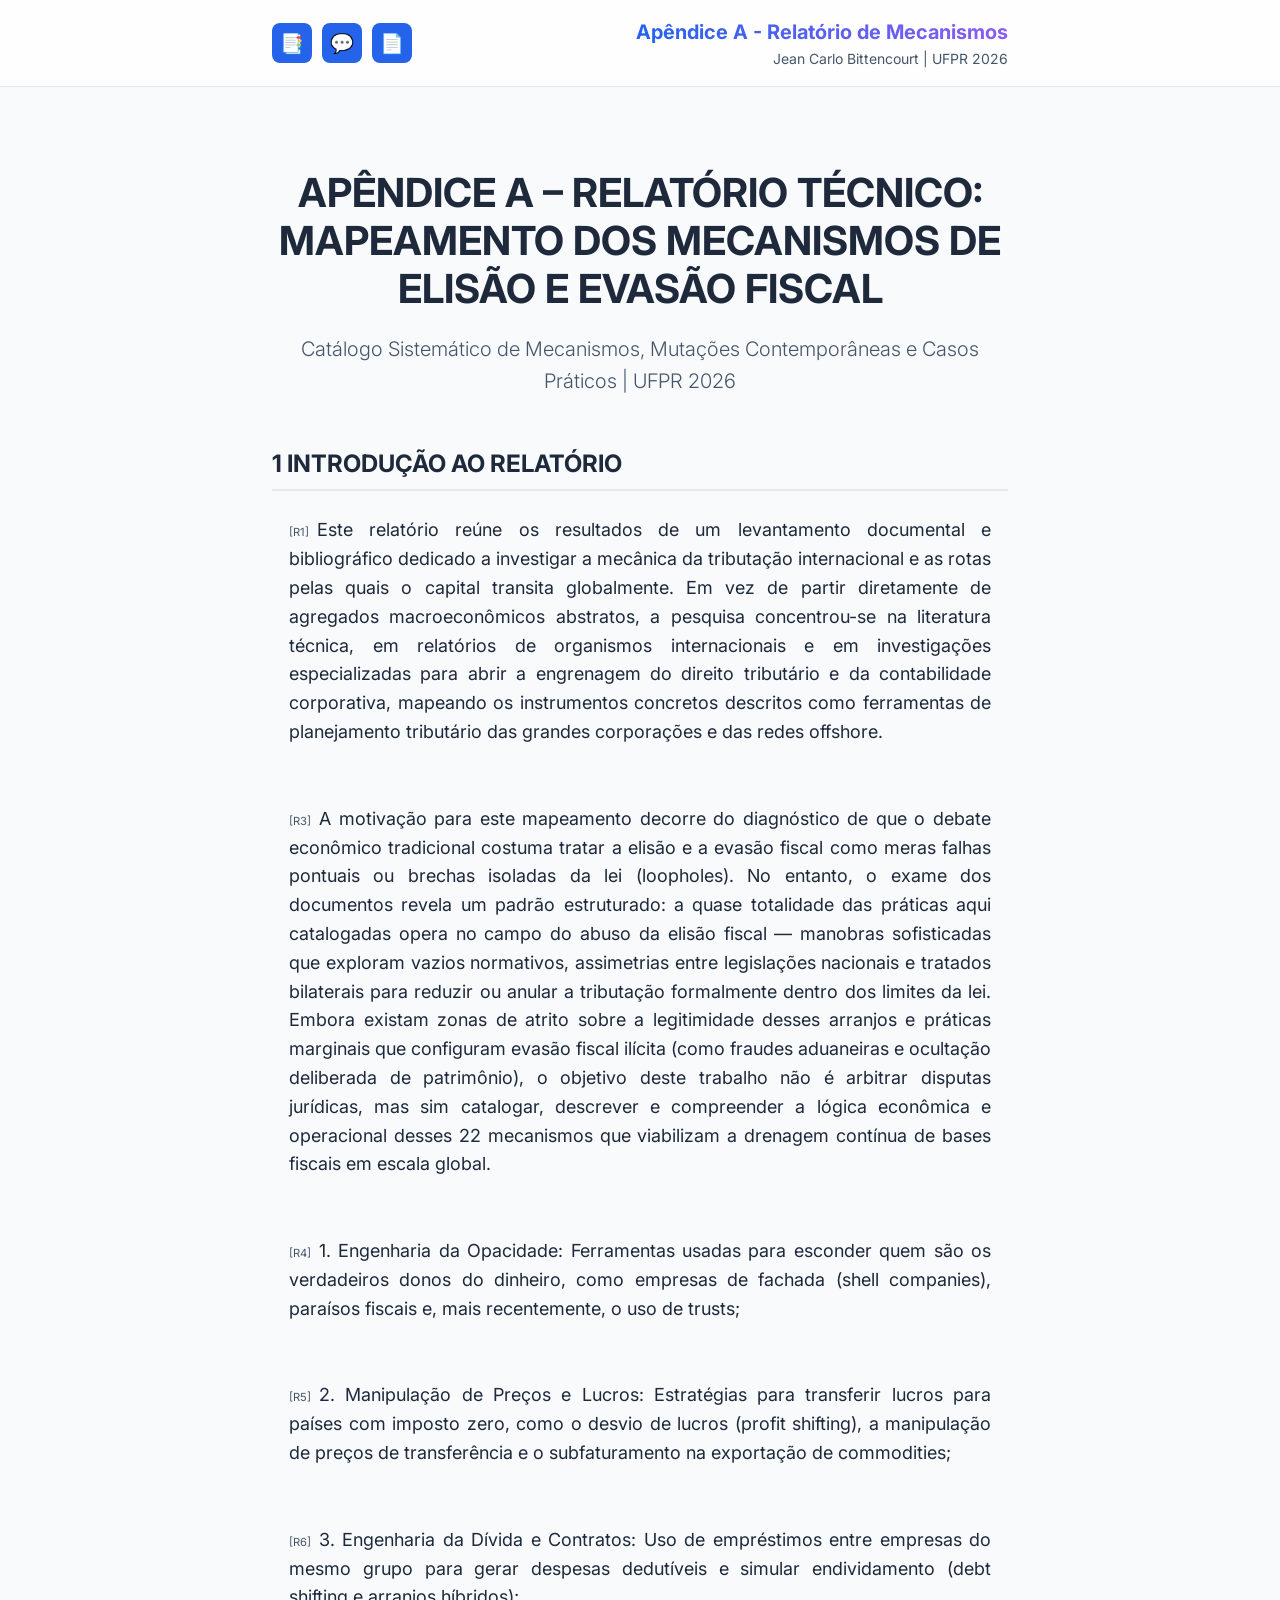
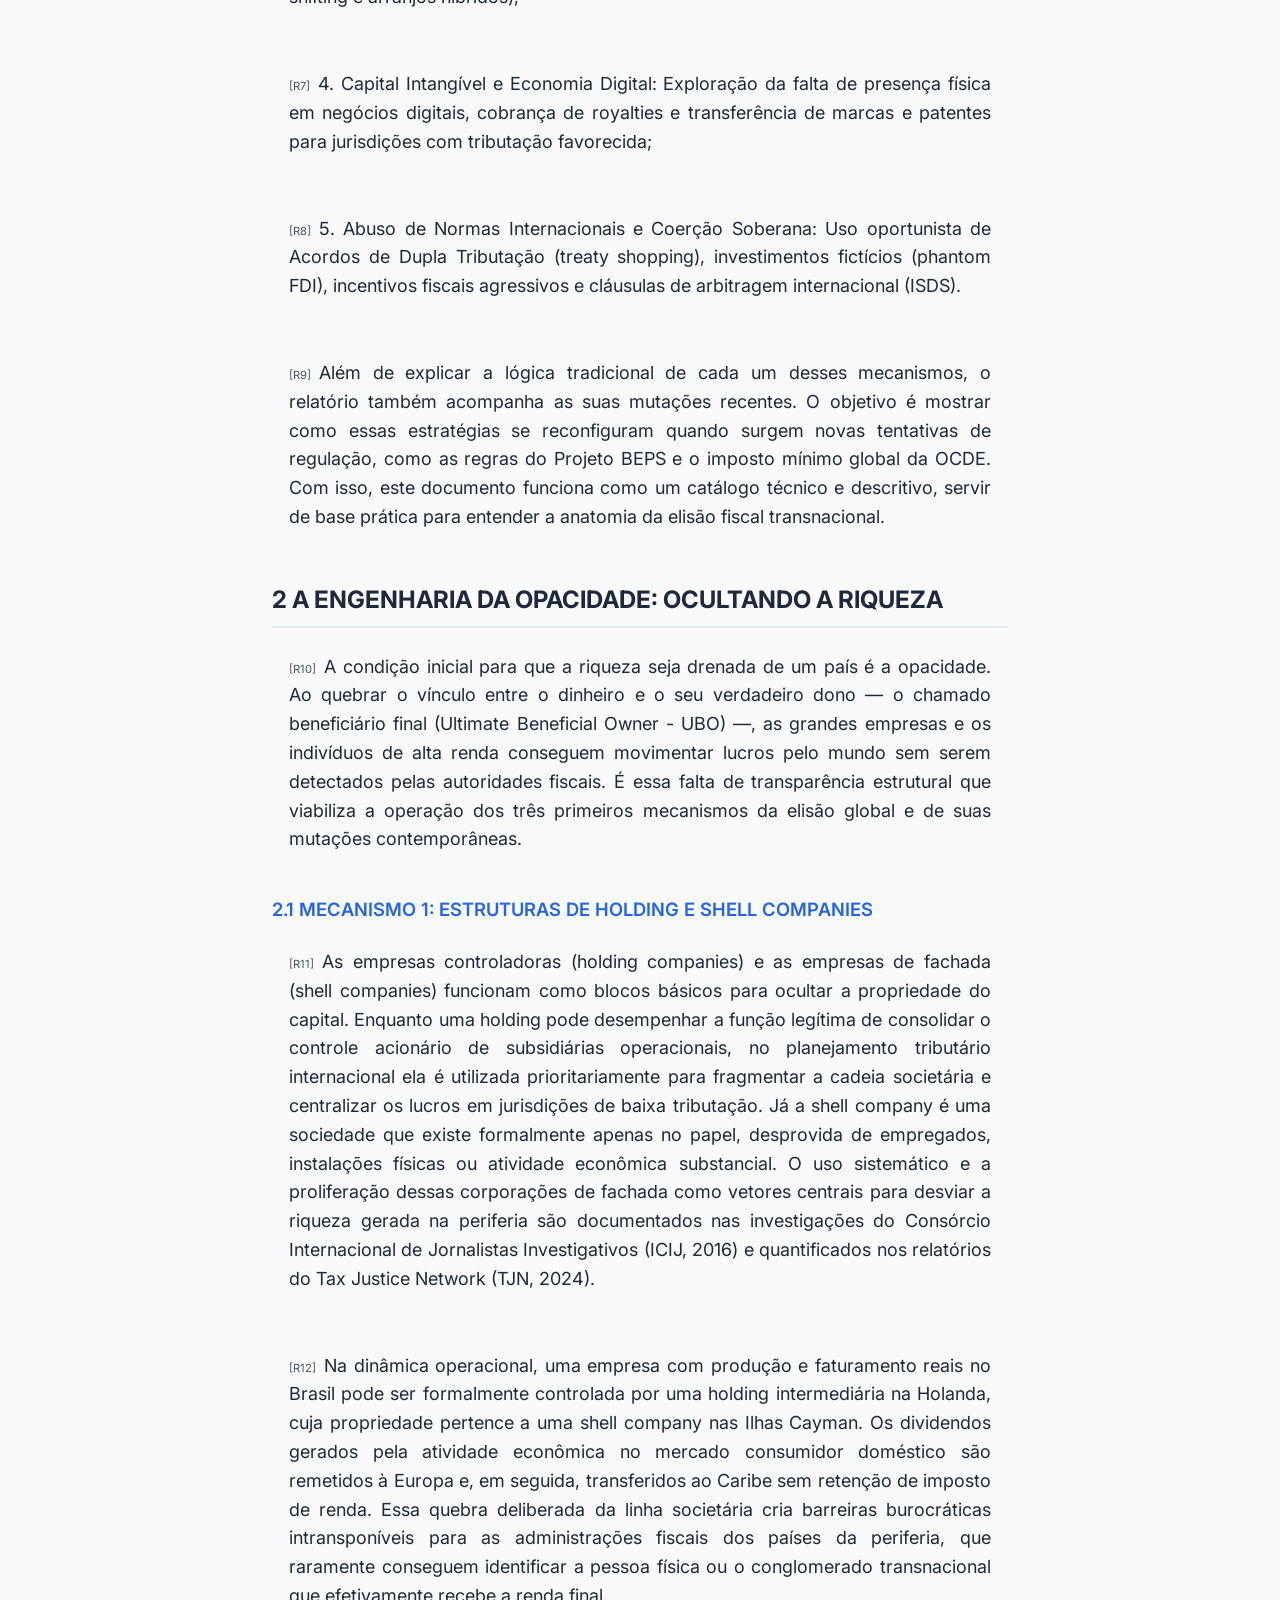
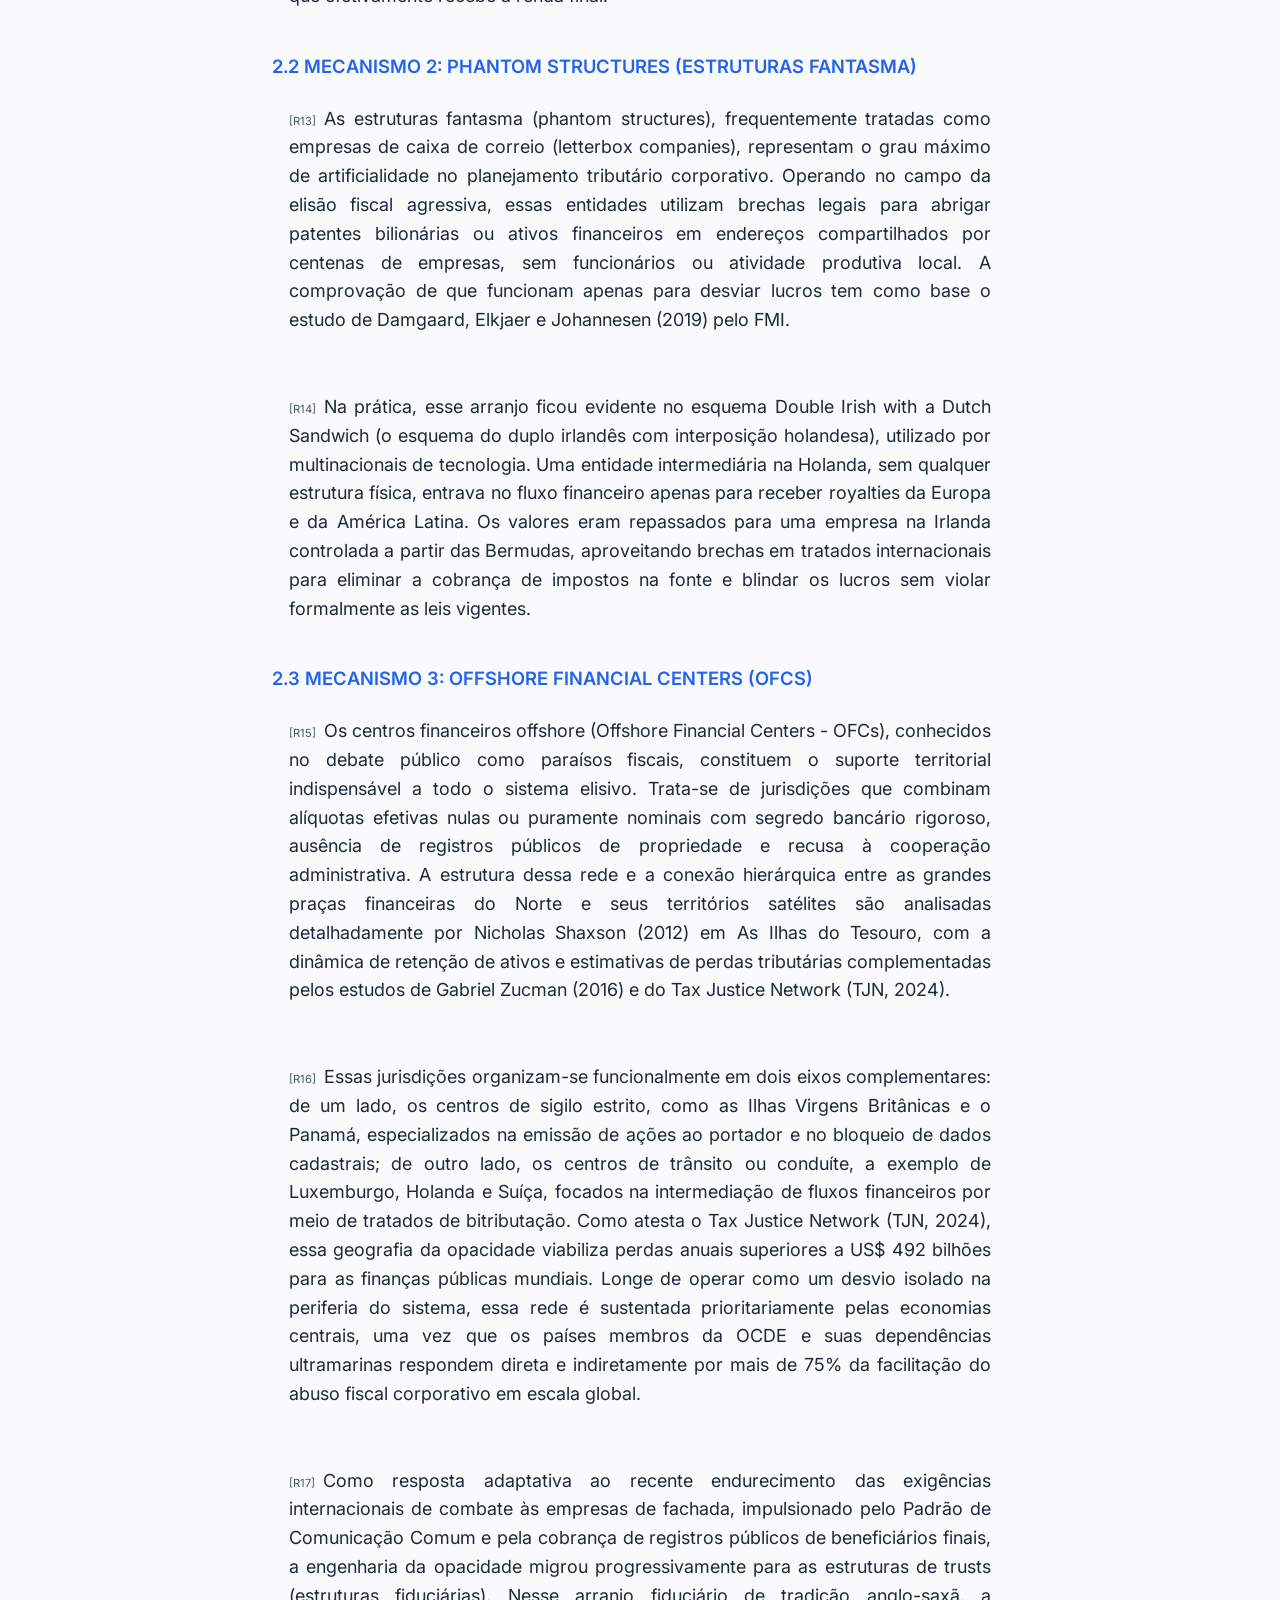
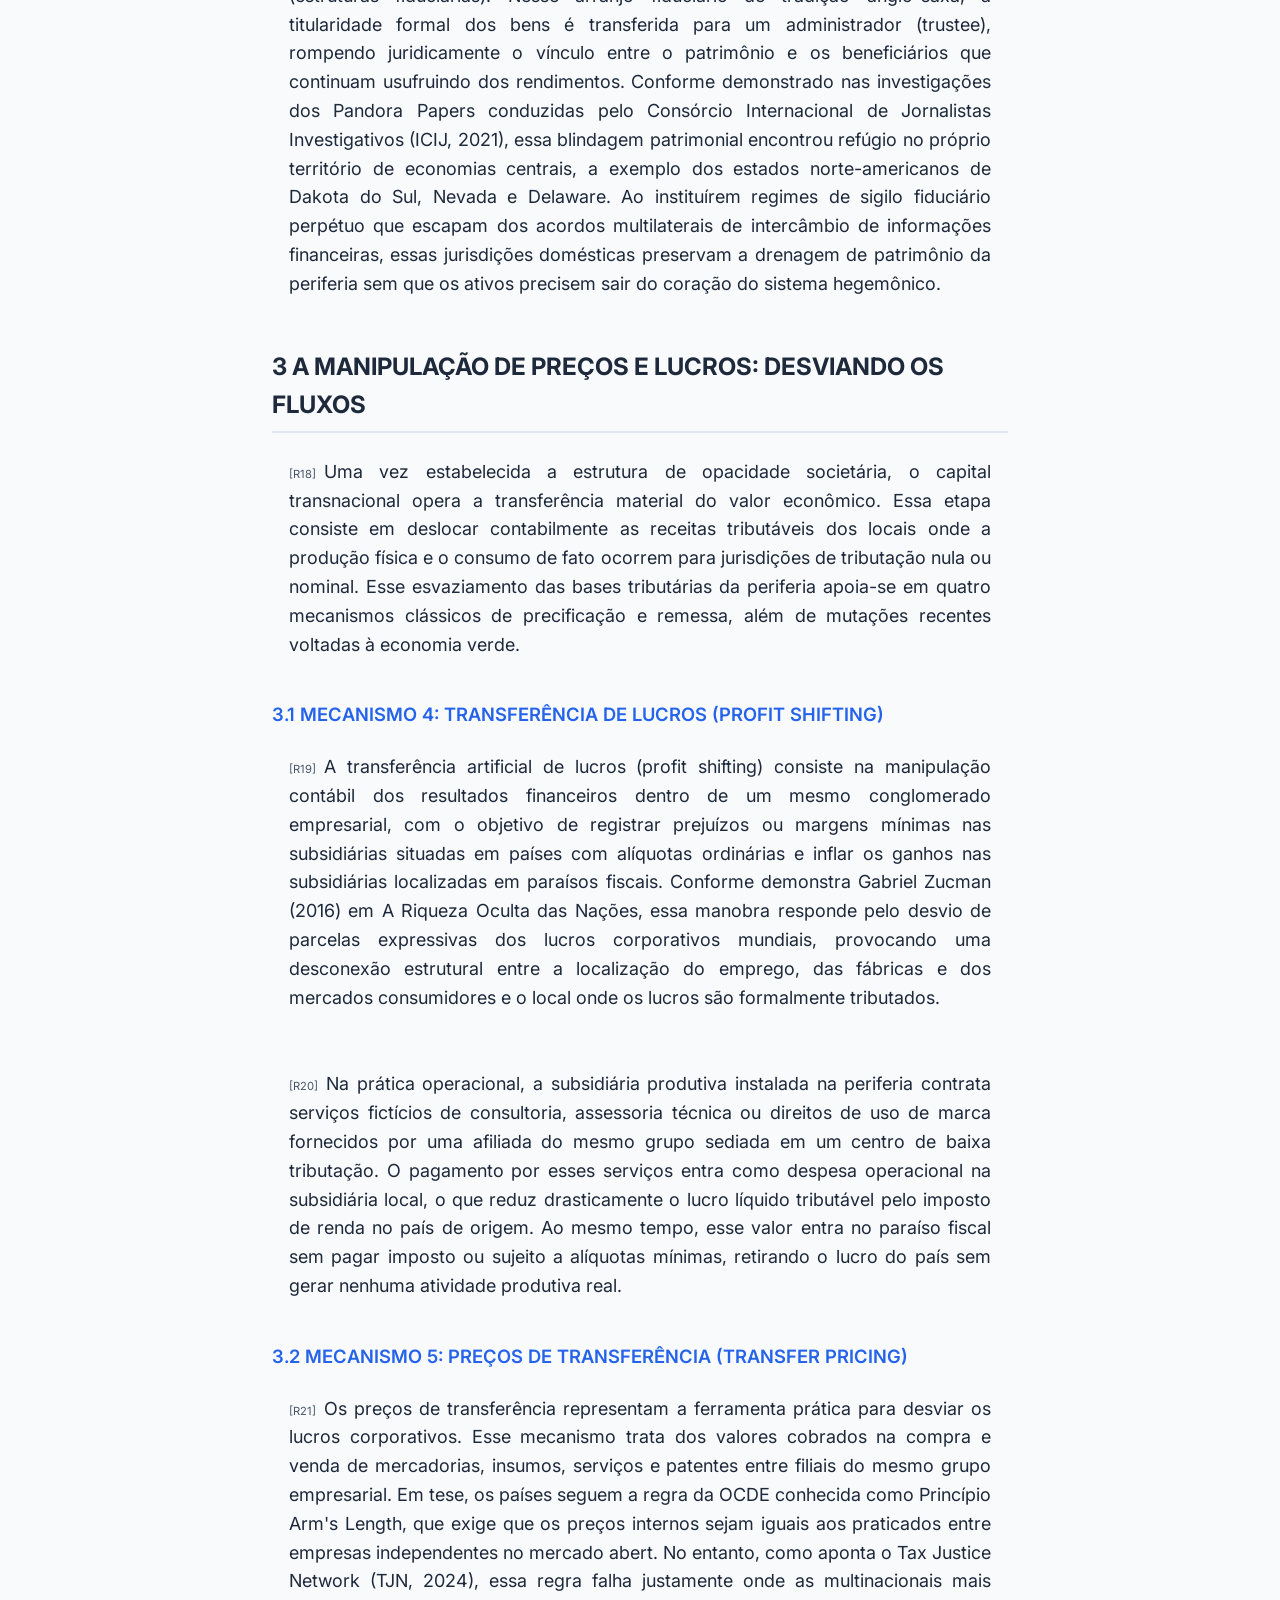
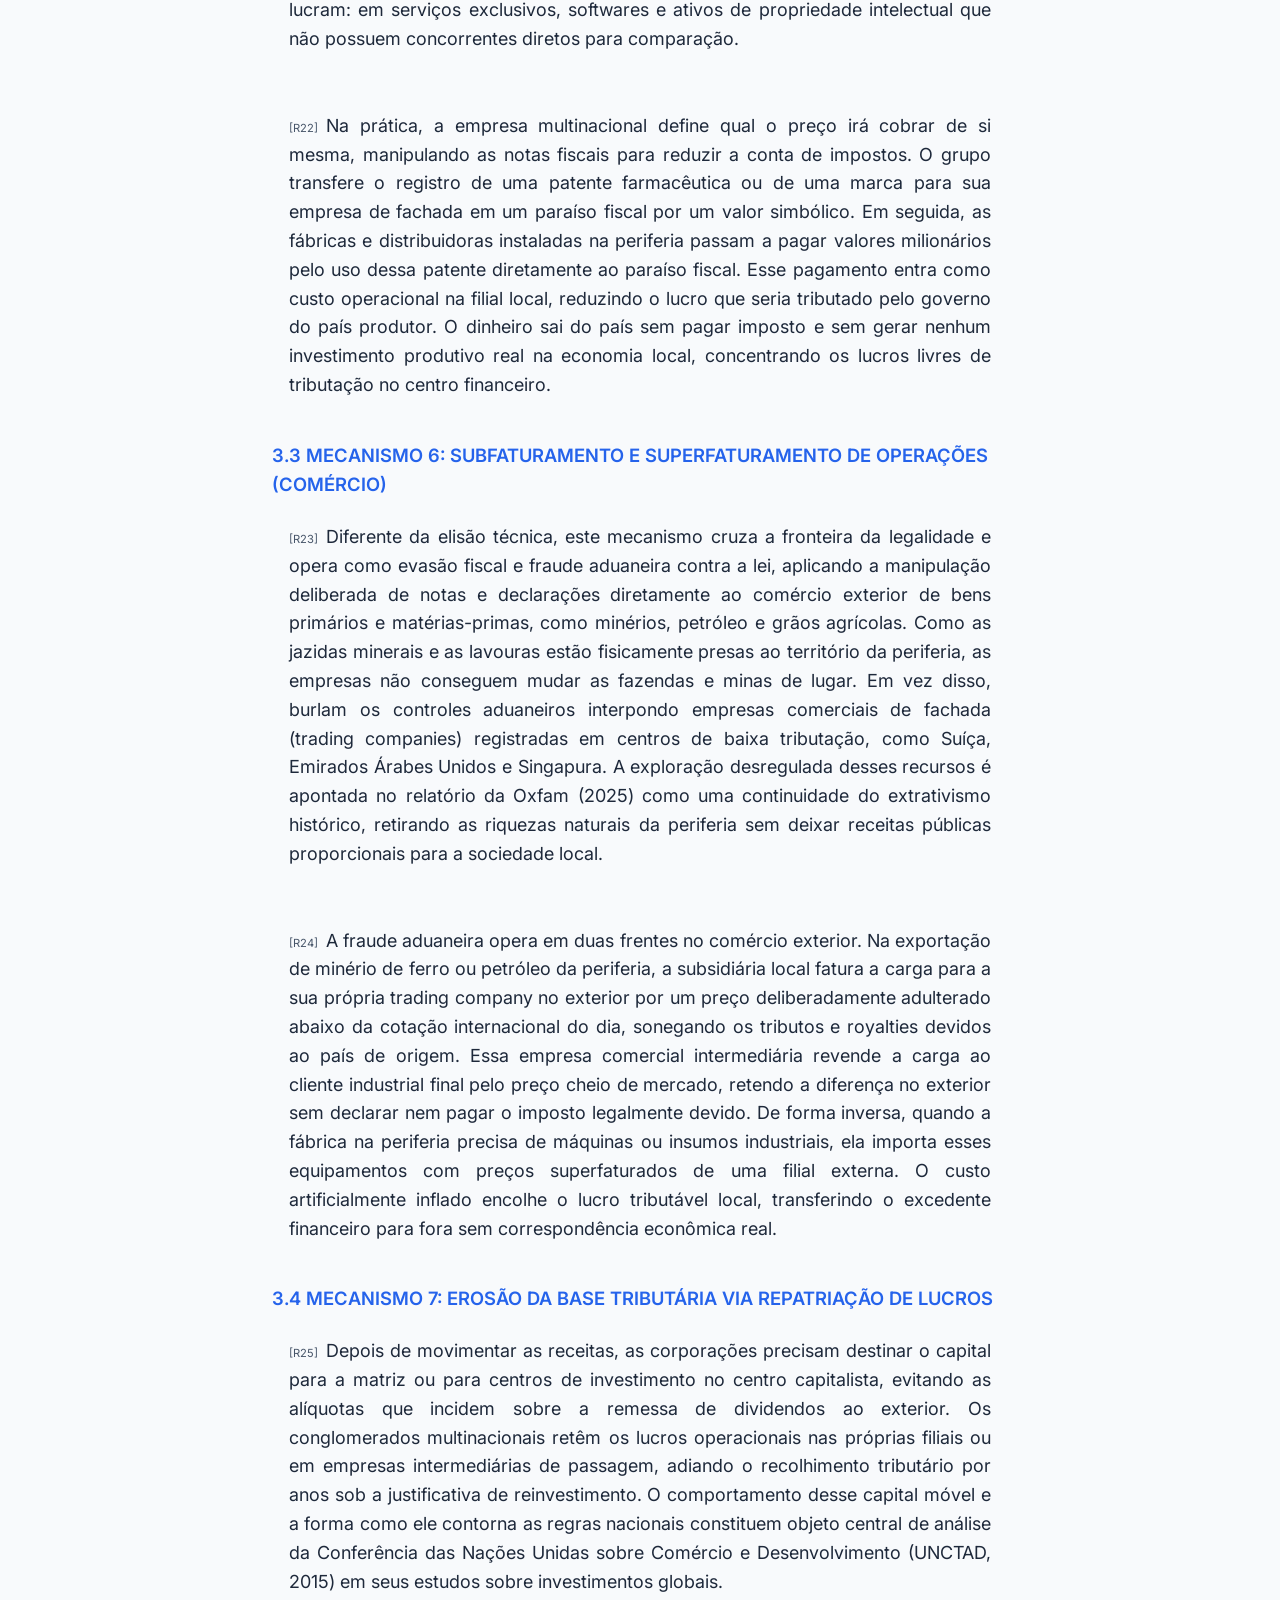
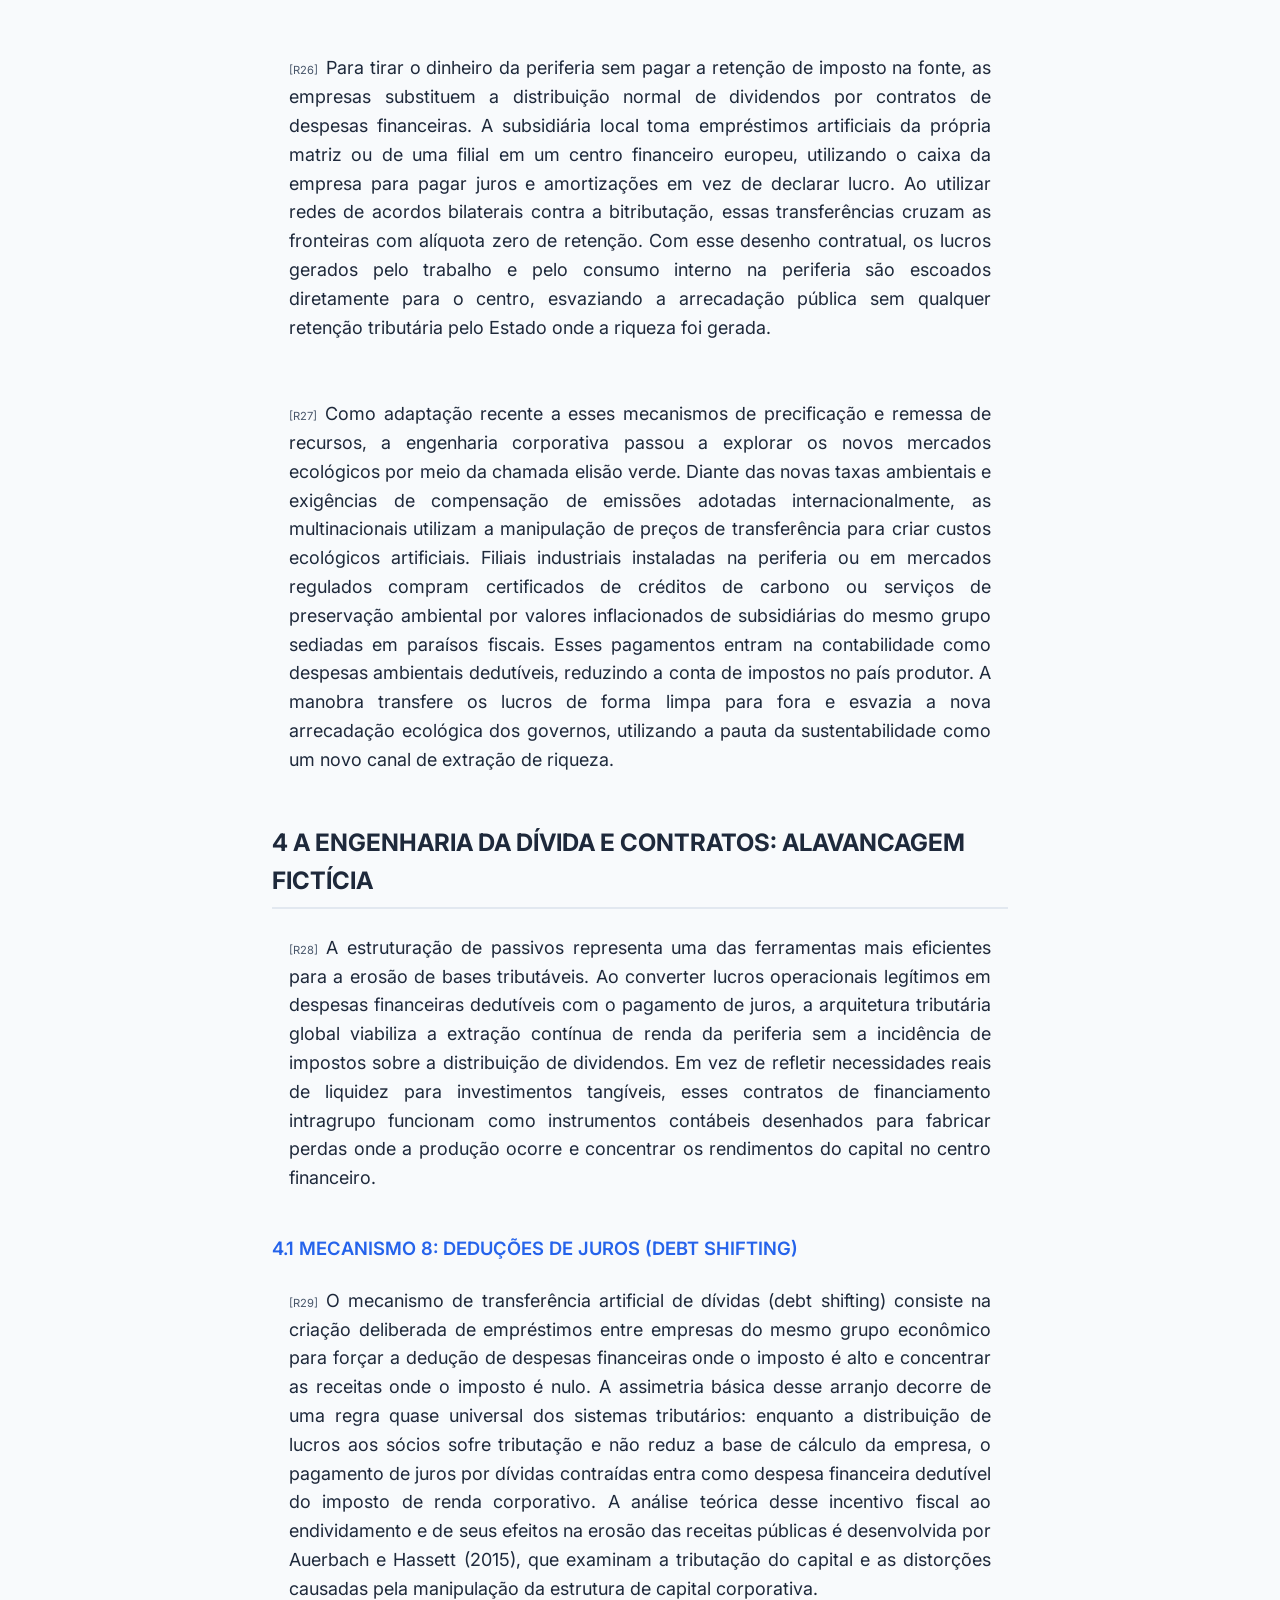
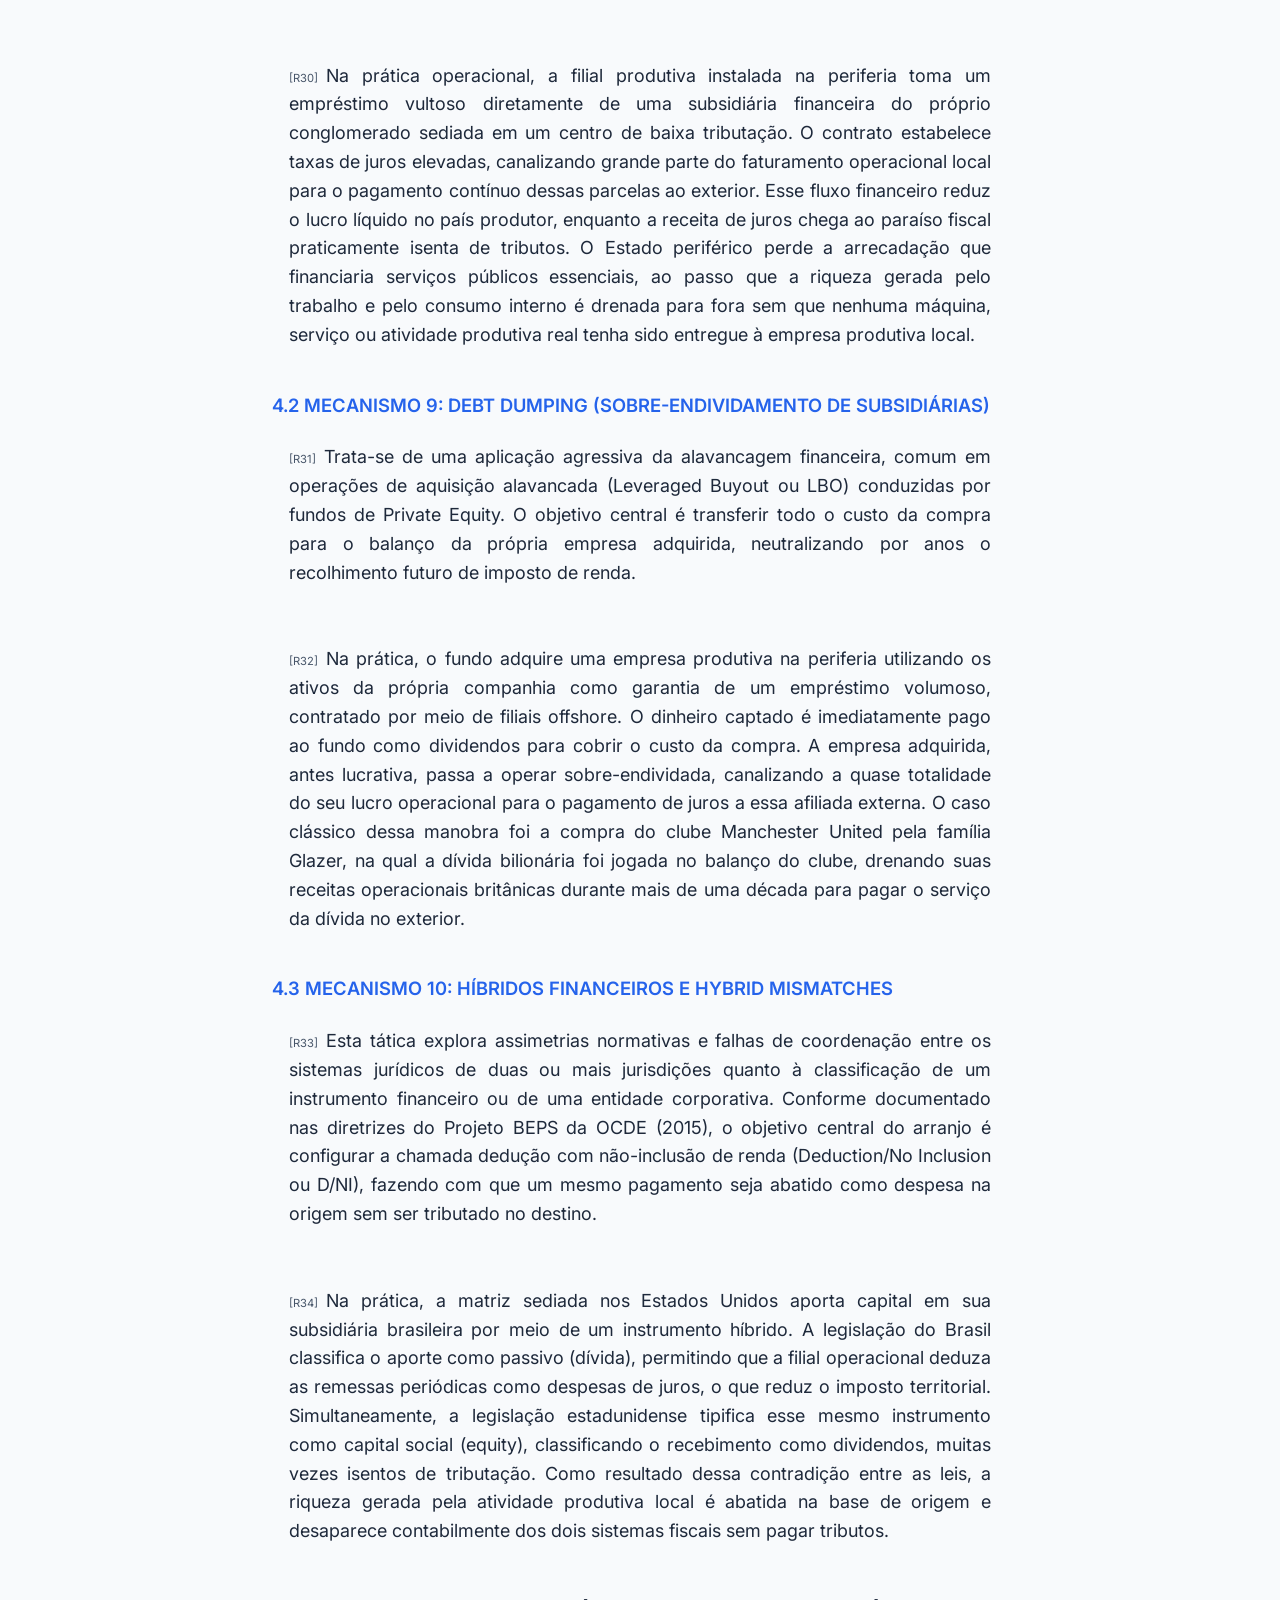
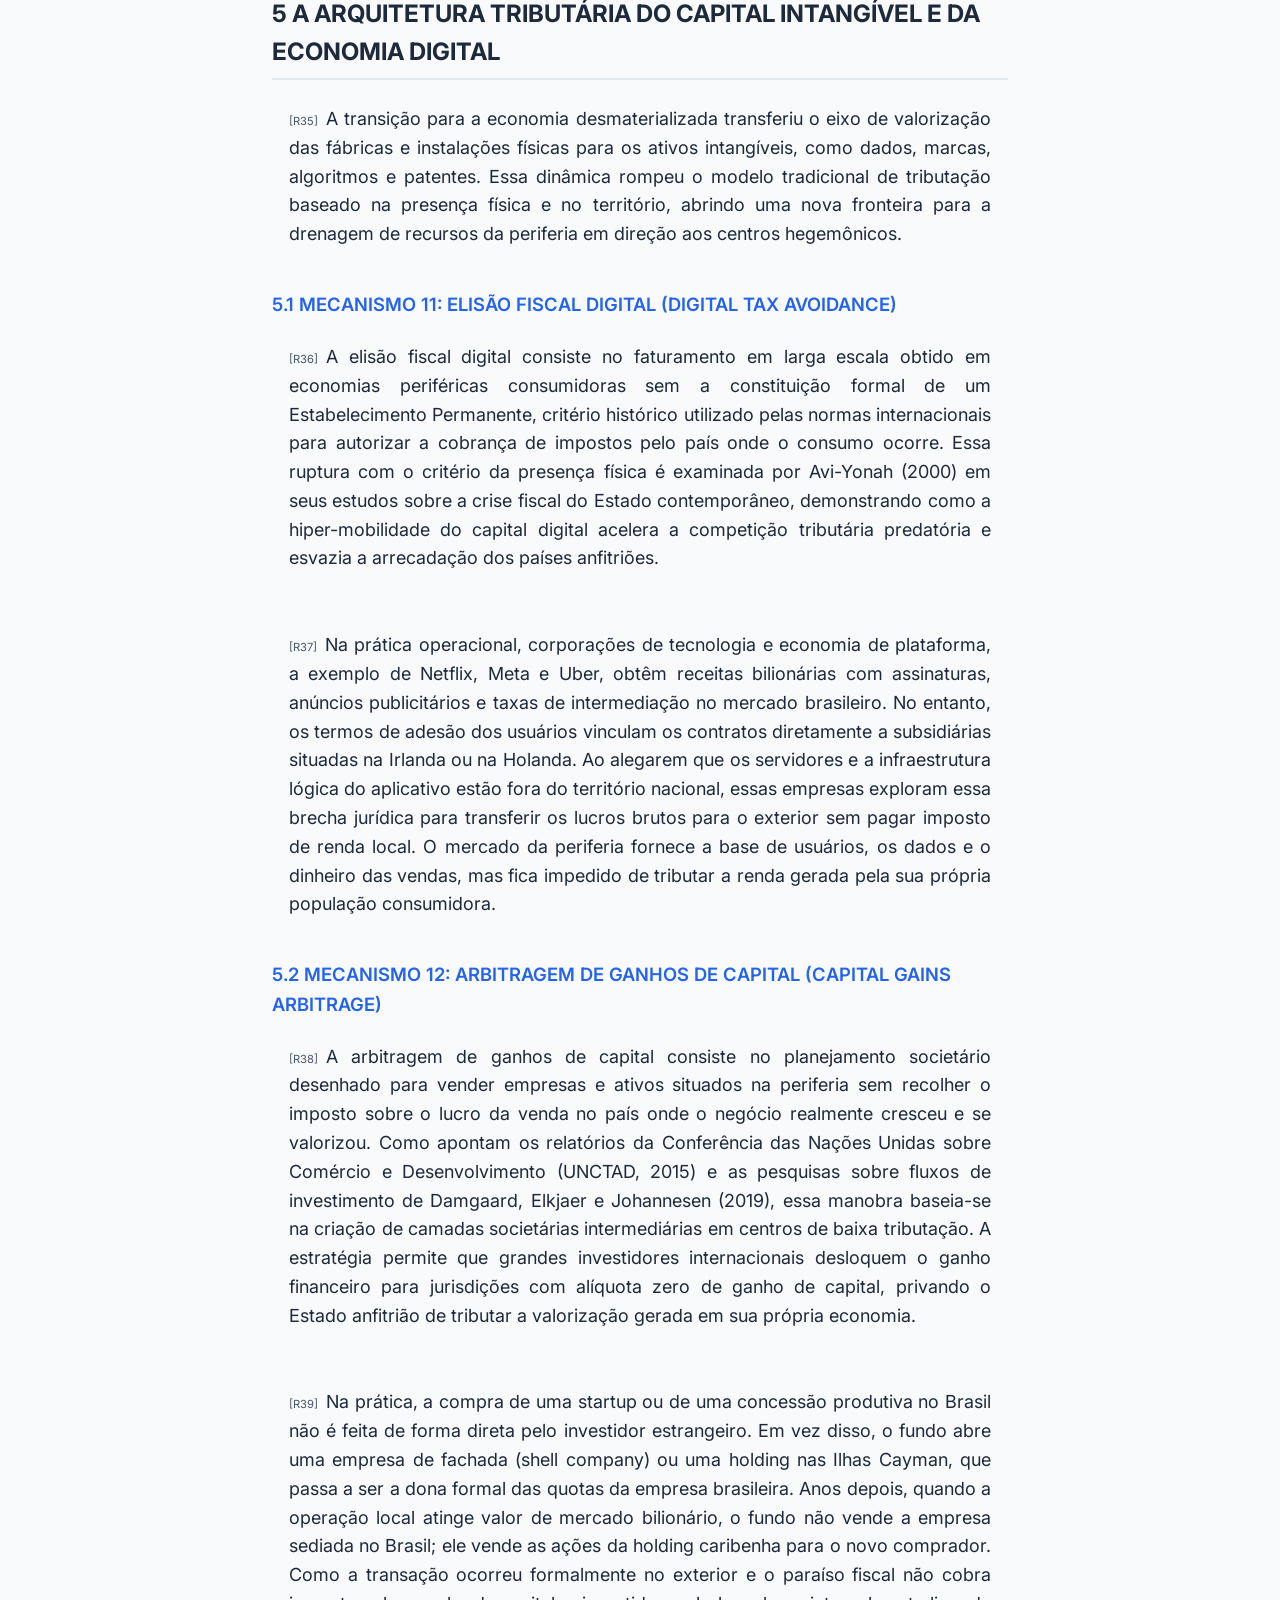
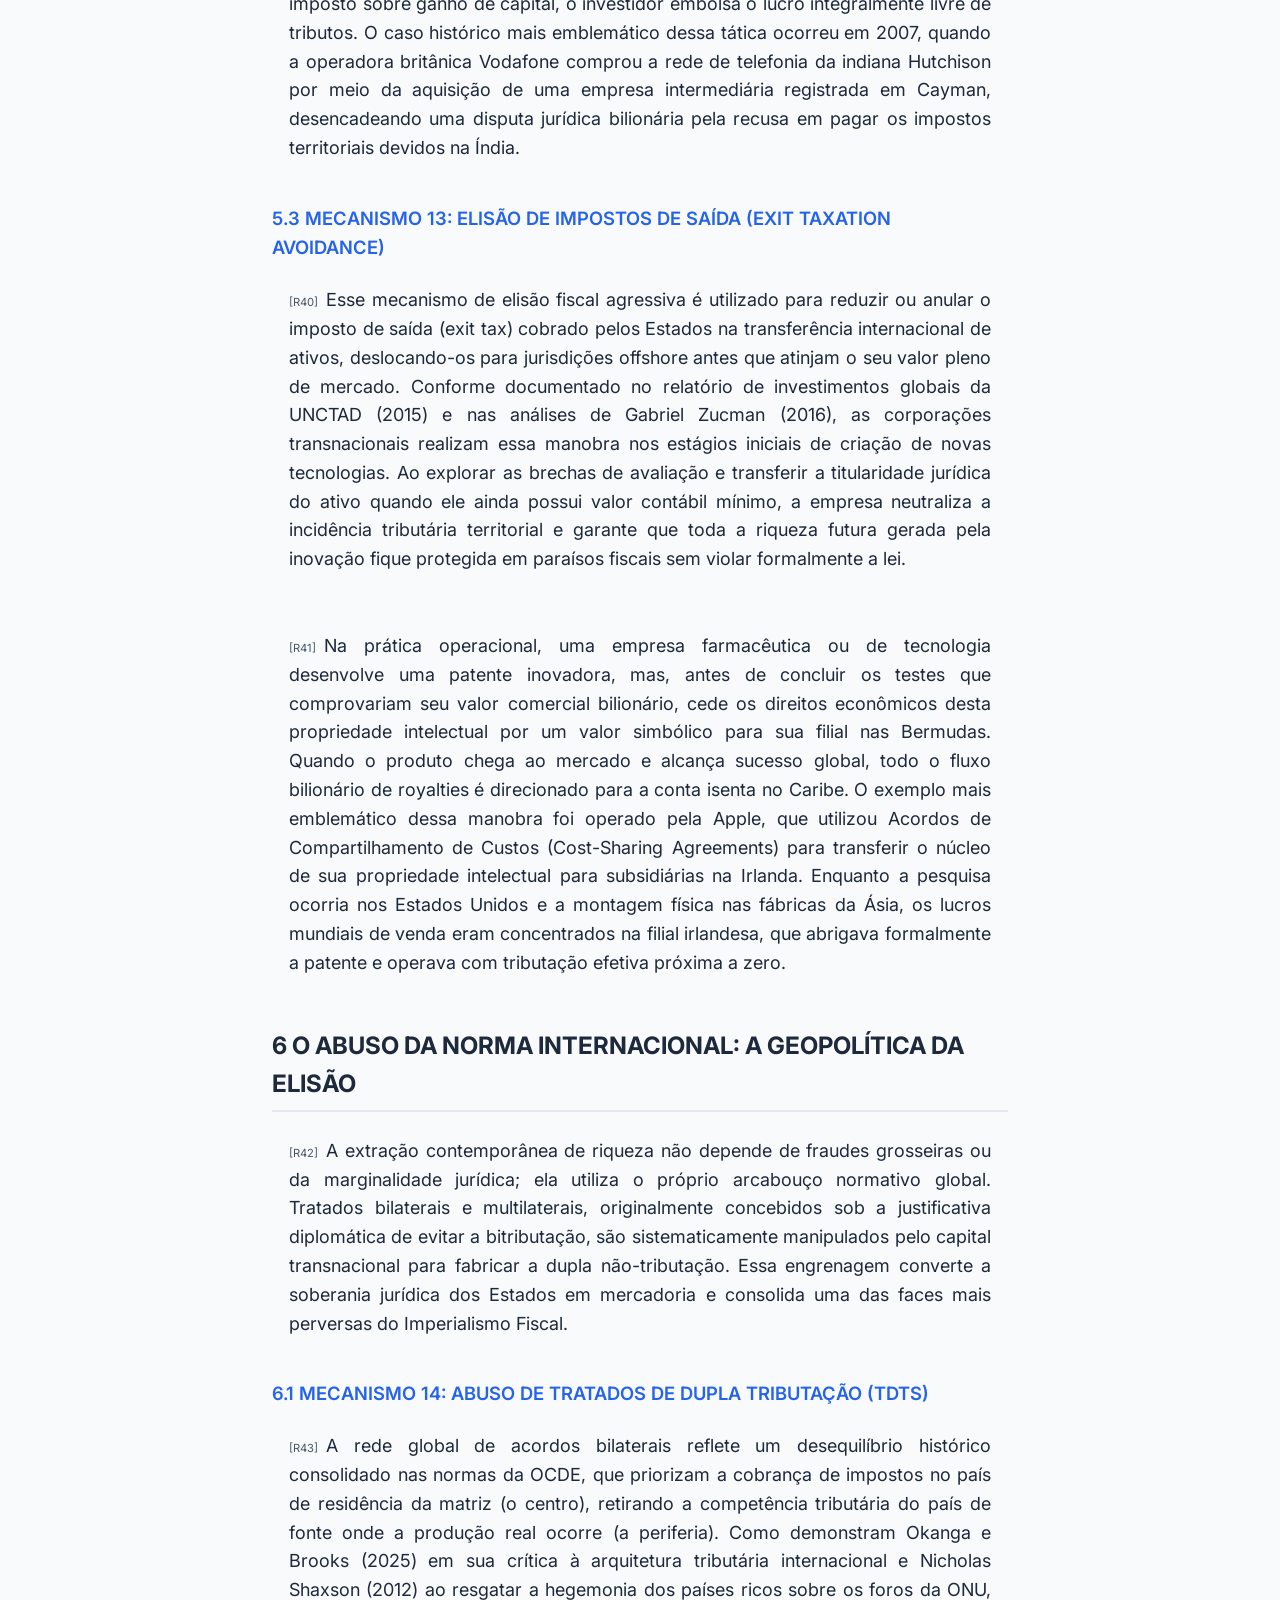
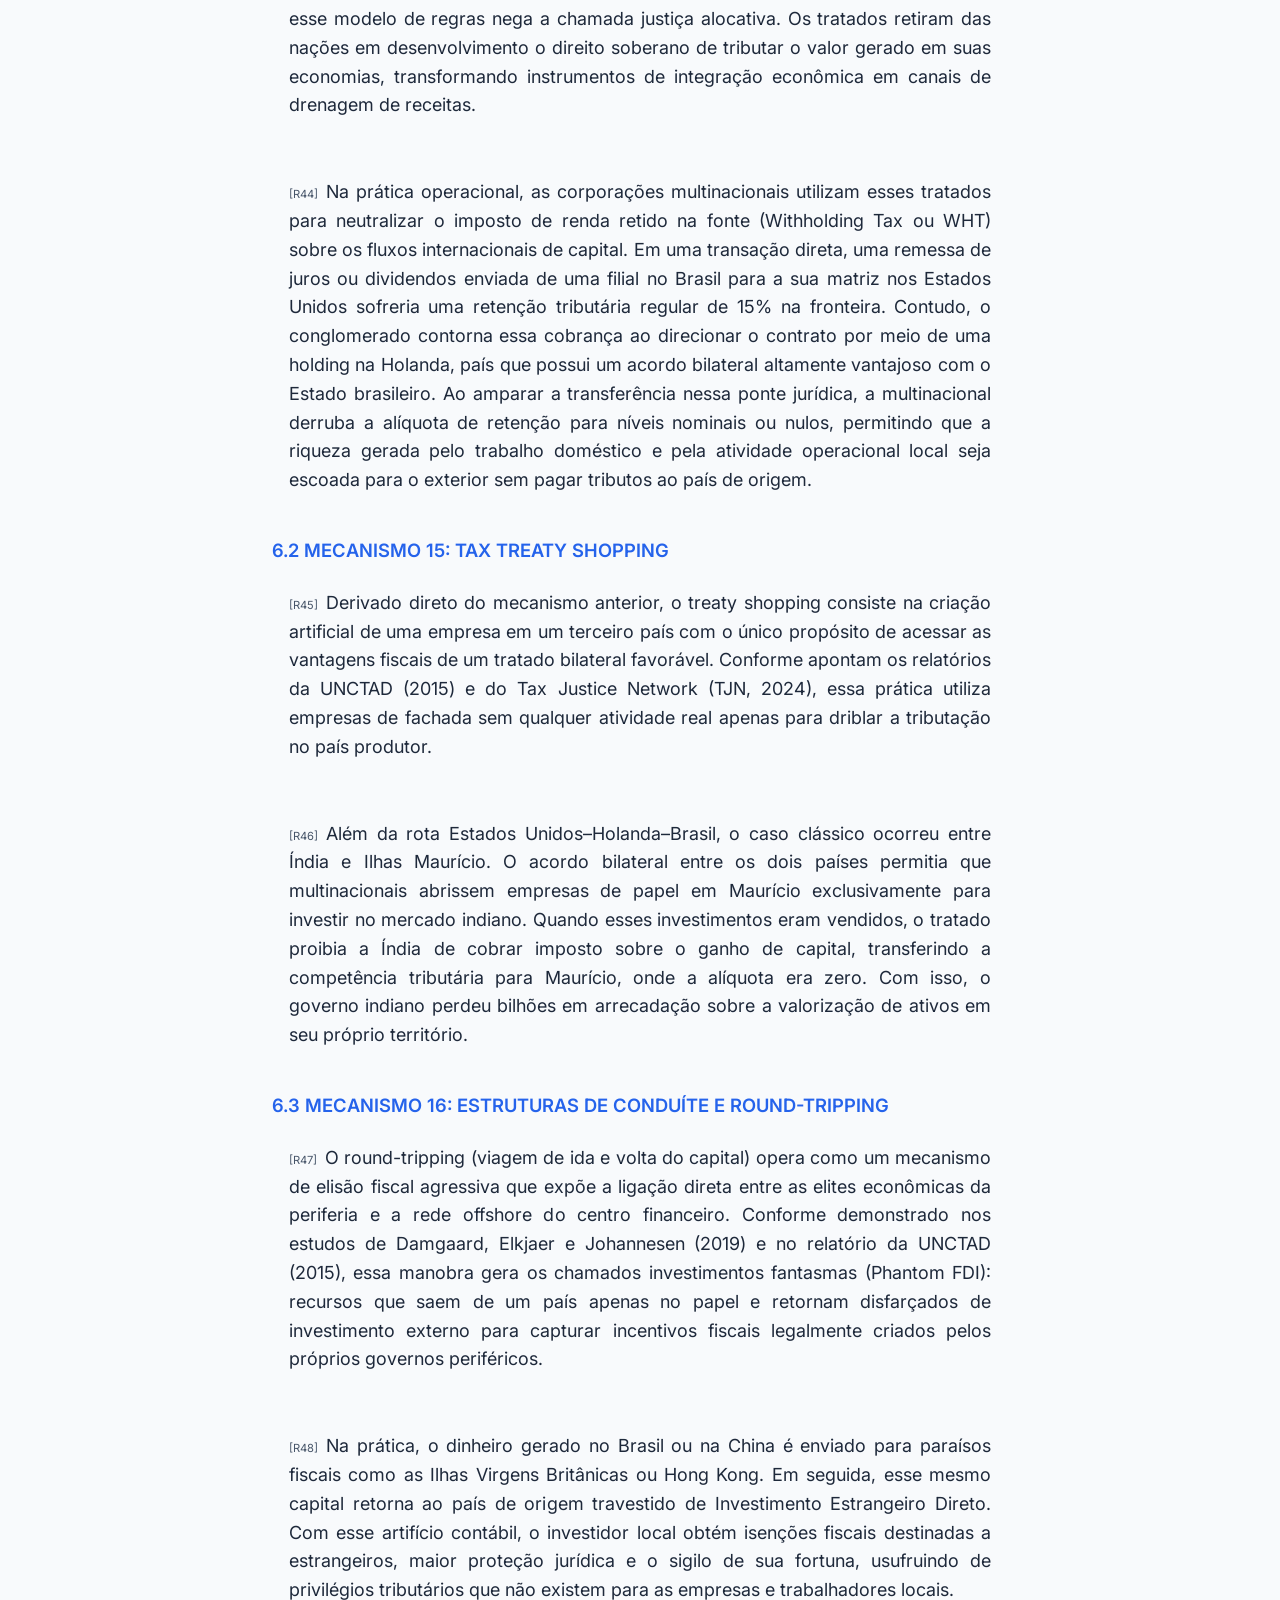
==== commit 202652a4: "Ajuste e unificacao de paragrafos com quebra de pagina (P73/P74 e P83/P84), revisao no relatorio e b" ====
--- a/relatorio.html
+++ b/relatorio.html
@@ -5,7 +5,7 @@
     <meta name="viewport" content="width=device-width, initial-scale=1.0">
     <title>Apêndice A - Relatório Técnico dos Mecanismos</title>
     <link rel="icon" href="favicon.svg" type="image/svg+xml">
-    <link rel="stylesheet" href="style.css?v=16">
+    <link rel="stylesheet" href="style.css?v=17">
 <script>if(window.matchMedia&&window.matchMedia('(prefers-color-scheme: dark)').matches){document.documentElement.classList.add('dark-theme');}</script>
 </head>
 <body data-isreport="true">
@@ -32,8 +32,7 @@
 
             <article class="document-body">
 <h3 id="rel-cap-1">1 INTRODUÇÃO AO RELATÓRIO</h3>
-<p class="paragraph-block no-ref" data-id="R1"><span class="para-number">[R1]</span>Este relatório reúne os resultados de um levantamento documental e bibliográfico dedicado a investigar a mecânica da tributação internacional e as rotas pelas quais o capital transita globalmente. Em vez de partir diretamente de agregados macroeconômicos abstratos, a pesquisa concentrou-se na literatura técnica,</p>
-<p class="paragraph-block no-ref" data-id="R2"><span class="para-number">[R2]</span>em relatórios de organismos internacionais e em investigações especializadas para abrir a engrenagem do direito tributário e da contabilidade corporativa, mapeando os instrumentos concretos descritos como ferramentas de planejamento tributário das grandes corporações e das redes offshore.</p>
+<p class="paragraph-block no-ref" data-id="R1"><span class="para-number">[R1]</span>Este relatório reúne os resultados de um levantamento documental e bibliográfico dedicado a investigar a mecânica da tributação internacional e as rotas pelas quais o capital transita globalmente. Em vez de partir diretamente de agregados macroeconômicos abstratos, a pesquisa concentrou-se na literatura técnica, em relatórios de organismos internacionais e em investigações especializadas para abrir a engrenagem do direito tributário e da contabilidade corporativa, mapeando os instrumentos concretos descritos como ferramentas de planejamento tributário das grandes corporações e das redes offshore.</p>
 <p class="paragraph-block no-ref" data-id="R3"><span class="para-number">[R3]</span>A motivação para este mapeamento decorre do diagnóstico de que o debate econômico tradicional costuma tratar a elisão e a evasão fiscal como meras falhas pontuais ou brechas isoladas da lei (loopholes). No entanto, o exame dos documentos revela um padrão estruturado: a quase totalidade das práticas aqui catalogadas opera no campo do abuso da elisão fiscal — manobras sofisticadas que exploram vazios normativos, assimetrias entre legislações nacionais e tratados bilaterais para reduzir ou anular a tributação formalmente dentro dos limites da lei. Embora existam zonas de atrito sobre a legitimidade desses arranjos e práticas marginais que configuram evasão fiscal ilícita (como fraudes aduaneiras e ocultação deliberada de patrimônio), o objetivo deste trabalho não é arbitrar disputas jurídicas, mas sim catalogar, descrever e compreender a lógica econômica e operacional desses 22 mecanismos que viabilizam a drenagem contínua de bases fiscais em escala global.</p>
 <p class="paragraph-block no-ref" data-id="R4"><span class="para-number">[R4]</span>1. Engenharia da Opacidade: Ferramentas usadas para esconder quem são os verdadeiros donos do dinheiro, como empresas de fachada (shell companies), paraísos fiscais e, mais recentemente, o uso de trusts;</p>
 <p class="paragraph-block no-ref" data-id="R5"><span class="para-number">[R5]</span>2. Manipulação de Preços e Lucros: Estratégias para transferir lucros para países com imposto zero, como o desvio de lucros (profit shifting), a manipulação de preços de transferência e o subfaturamento na exportação de commodities;</p>
@@ -60,13 +59,13 @@
 <p class="paragraph-block no-ref" data-id="R20"><span class="para-number">[R20]</span>Na prática operacional, a subsidiária produtiva instalada na periferia contrata serviços fictícios de consultoria, assessoria técnica ou direitos de uso de marca fornecidos por uma afiliada do mesmo grupo sediada em um centro de baixa tributação. O pagamento por esses serviços entra como despesa operacional na subsidiária local, o que reduz drasticamente o lucro líquido tributável pelo imposto de renda no país de origem. Ao mesmo tempo, esse valor entra no paraíso fiscal sem pagar imposto ou sujeito a alíquotas mínimas, retirando o lucro do país sem gerar nenhuma atividade produtiva real.</p>
 <h4 id="rel-mec-8">3.2 MECANISMO 5: PREÇOS DE TRANSFERÊNCIA (TRANSFER PRICING)</h4>
 <p class="paragraph-block has-ref" data-id="R21" data-ref="ref-22"><span class="para-number">[R21]</span>Os preços de transferência representam a ferramenta prática para desviar os lucros corporativos. Esse mecanismo trata dos valores cobrados na compra e venda de mercadorias, insumos, serviços e patentes entre filiais do mesmo grupo empresarial. Em tese, os países seguem a regra da OCDE conhecida como Princípio Arm's Length, que exige que os preços internos sejam iguais aos praticados entre empresas independentes no mercado abert. No entanto, como aponta o Tax Justice Network (TJN, 2024), essa regra falha justamente onde as multinacionais mais lucram: em serviços exclusivos, softwares e ativos de propriedade intelectual que não possuem concorrentes diretos para comparação.</p>
-<p class="paragraph-block no-ref" data-id="R22"><span class="para-number">[R22]</span>Na prática, a empresa multinacional define qual o preço irá cobrar de si mesma, manipulando as notas fiscais para reduzir a conta de impostos. O grupo transfere o registro de uma patente farmacêutica ou de uma marca para sua empresa de fachada em um paraíso fiscal por um valor simbólico. Em seguida, as fábricas e distribuidoras instaladas na periferia passam a pagar valores milionários pelo uso dessa patente diretamente ao paraíso fiscal. Esse pagamento entra como custo operacional na filial local, reduzindo o lucro que seria tributado pelo governo do país produtor. O dinheiro sai do país sem pagar imposto e sem gerar nenhum investimento produtivo real na economia local, concentrando os lucros livres de tributação no centro financeiro</p>
+<p class="paragraph-block no-ref" data-id="R22"><span class="para-number">[R22]</span>Na prática, a empresa multinacional define qual o preço irá cobrar de si mesma, manipulando as notas fiscais para reduzir a conta de impostos. O grupo transfere o registro de uma patente farmacêutica ou de uma marca para sua empresa de fachada em um paraíso fiscal por um valor simbólico. Em seguida, as fábricas e distribuidoras instaladas na periferia passam a pagar valores milionários pelo uso dessa patente diretamente ao paraíso fiscal. Esse pagamento entra como custo operacional na filial local, reduzindo o lucro que seria tributado pelo governo do país produtor. O dinheiro sai do país sem pagar imposto e sem gerar nenhum investimento produtivo real na economia local, concentrando os lucros livres de tributação no centro financeiro.</p>
 <h4 id="rel-mec-9">3.3 MECANISMO 6: SUBFATURAMENTO E SUPERFATURAMENTO DE OPERAÇÕES (COMÉRCIO)</h4>
 <p class="paragraph-block has-ref" data-id="R23" data-ref="ref-18"><span class="para-number">[R23]</span>Diferente da elisão técnica, este mecanismo cruza a fronteira da legalidade e opera como evasão fiscal e fraude aduaneira contra a lei, aplicando a manipulação deliberada de notas e declarações diretamente ao comércio exterior de bens primários e matérias-primas, como minérios, petróleo e grãos agrícolas. Como as jazidas minerais e as lavouras estão fisicamente presas ao território da periferia, as empresas não conseguem mudar as fazendas e minas de lugar. Em vez disso, burlam os controles aduaneiros interpondo empresas comerciais de fachada (trading companies) registradas em centros de baixa tributação, como Suíça, Emirados Árabes Unidos e Singapura. A exploração desregulada desses recursos é apontada no relatório da Oxfam (2025) como uma continuidade do extrativismo histórico, retirando as riquezas naturais da periferia sem deixar receitas públicas proporcionais para a sociedade local.</p>
 <p class="paragraph-block no-ref" data-id="R24"><span class="para-number">[R24]</span>A fraude aduaneira opera em duas frentes no comércio exterior. Na exportação de minério de ferro ou petróleo da periferia, a subsidiária local fatura a carga para a sua própria trading company no exterior por um preço deliberadamente adulterado abaixo da cotação internacional do dia, sonegando os tributos e royalties devidos ao país de origem. Essa empresa comercial intermediária revende a carga ao cliente industrial final pelo preço cheio de mercado, retendo a diferença no exterior sem declarar nem pagar o imposto legalmente devido. De forma inversa, quando a fábrica na periferia precisa de máquinas ou insumos industriais, ela importa esses equipamentos com preços superfaturados de uma filial externa. O custo artificialmente inflado encolhe o lucro tributável local, transferindo o excedente financeiro para fora sem correspondência econômica real.</p>
 <h4 id="rel-mec-10">3.4 MECANISMO 7: EROSÃO DA BASE TRIBUTÁRIA VIA REPATRIAÇÃO DE LUCROS</h4>
 <p class="paragraph-block has-ref" data-id="R25" data-ref="ref-23"><span class="para-number">[R25]</span>Depois de movimentar as receitas, as corporações precisam destinar o capital para a matriz ou para centros de investimento no centro capitalista, evitando as alíquotas que incidem sobre a remessa de dividendos ao exterior. Os conglomerados multinacionais retêm os lucros operacionais nas próprias filiais ou em empresas intermediárias de passagem, adiando o recolhimento tributário por anos sob a justificativa de reinvestimento. O comportamento desse capital móvel e a forma como ele contorna as regras nacionais constituem objeto central de análise da Conferência das Nações Unidas sobre Comércio e Desenvolvimento (UNCTAD, 2015) em seus estudos sobre investimentos globais.</p>
-<p class="paragraph-block no-ref" data-id="R26"><span class="para-number">[R26]</span>Para tirar o dinheiro da periferia sem pagar a retenção de imposto na fonte, as empresas substituem a distribuição normal de dividendos por contratos de despesas financeiras. A subsidiária local toma empréstimos artificiais da própria matriz ou de uma filial em um centro financeiro europeu, utilizando o caixa da empresa para pagar juros e amortizações em vez de declarar lucro. Ao utilizar redes de acordos bilaterais contra a bitributação, essas transferências cruzam as fronteiras com alíquota zero de retenção. Com esse desenho contratual, os lucros gerados pelo trabalho e pelo consumo interno na periferia são escoados diretamente para o centro, esvaziando a arrecadação pública sem qualquer retenção tributária pelo Estado onde a riqueza foi gerada</p>
+<p class="paragraph-block no-ref" data-id="R26"><span class="para-number">[R26]</span>Para tirar o dinheiro da periferia sem pagar a retenção de imposto na fonte, as empresas substituem a distribuição normal de dividendos por contratos de despesas financeiras. A subsidiária local toma empréstimos artificiais da própria matriz ou de uma filial em um centro financeiro europeu, utilizando o caixa da empresa para pagar juros e amortizações em vez de declarar lucro. Ao utilizar redes de acordos bilaterais contra a bitributação, essas transferências cruzam as fronteiras com alíquota zero de retenção. Com esse desenho contratual, os lucros gerados pelo trabalho e pelo consumo interno na periferia são escoados diretamente para o centro, esvaziando a arrecadação pública sem qualquer retenção tributária pelo Estado onde a riqueza foi gerada.</p>
 <p class="paragraph-block no-ref" data-id="R27"><span class="para-number">[R27]</span>Como adaptação recente a esses mecanismos de precificação e remessa de recursos, a engenharia corporativa passou a explorar os novos mercados ecológicos por meio da chamada elisão verde. Diante das novas taxas ambientais e exigências de compensação de emissões adotadas internacionalmente, as multinacionais utilizam a manipulação de preços de transferência para criar custos ecológicos artificiais. Filiais industriais instaladas na periferia ou em mercados regulados compram certificados de créditos de carbono ou serviços de preservação ambiental por valores inflacionados de subsidiárias do mesmo grupo sediadas em paraísos fiscais. Esses pagamentos entram na contabilidade como despesas ambientais dedutíveis, reduzindo a conta de impostos no país produtor. A manobra transfere os lucros de forma limpa para fora e esvazia a nova arrecadação ecológica dos governos, utilizando a pauta da sustentabilidade como um novo canal de extração de riqueza.</p>
 <h3 id="rel-cap-11">4 A ENGENHARIA DA DÍVIDA E CONTRATOS: ALAVANCAGEM FICTÍCIA</h3>
 <p class="paragraph-block no-ref" data-id="R28"><span class="para-number">[R28]</span>A estruturação de passivos representa uma das ferramentas mais eficientes para a erosão de bases tributáveis. Ao converter lucros operacionais legítimos em despesas financeiras dedutíveis com o pagamento de juros, a arquitetura tributária global viabiliza a extração contínua de renda da periferia sem a incidência de impostos sobre a distribuição de dividendos. Em vez de refletir necessidades reais de liquidez para investimentos tangíveis, esses contratos de financiamento intragrupo funcionam como instrumentos contábeis desenhados para fabricar perdas onde a produção ocorre e concentrar os rendimentos do capital no centro financeiro.</p>
@@ -164,6 +163,6 @@
         </div>
     </div>
 
-    <script src="script.js?v=16"></script>
+    <script src="script.js?v=17"></script>
 </body>
 </html>
